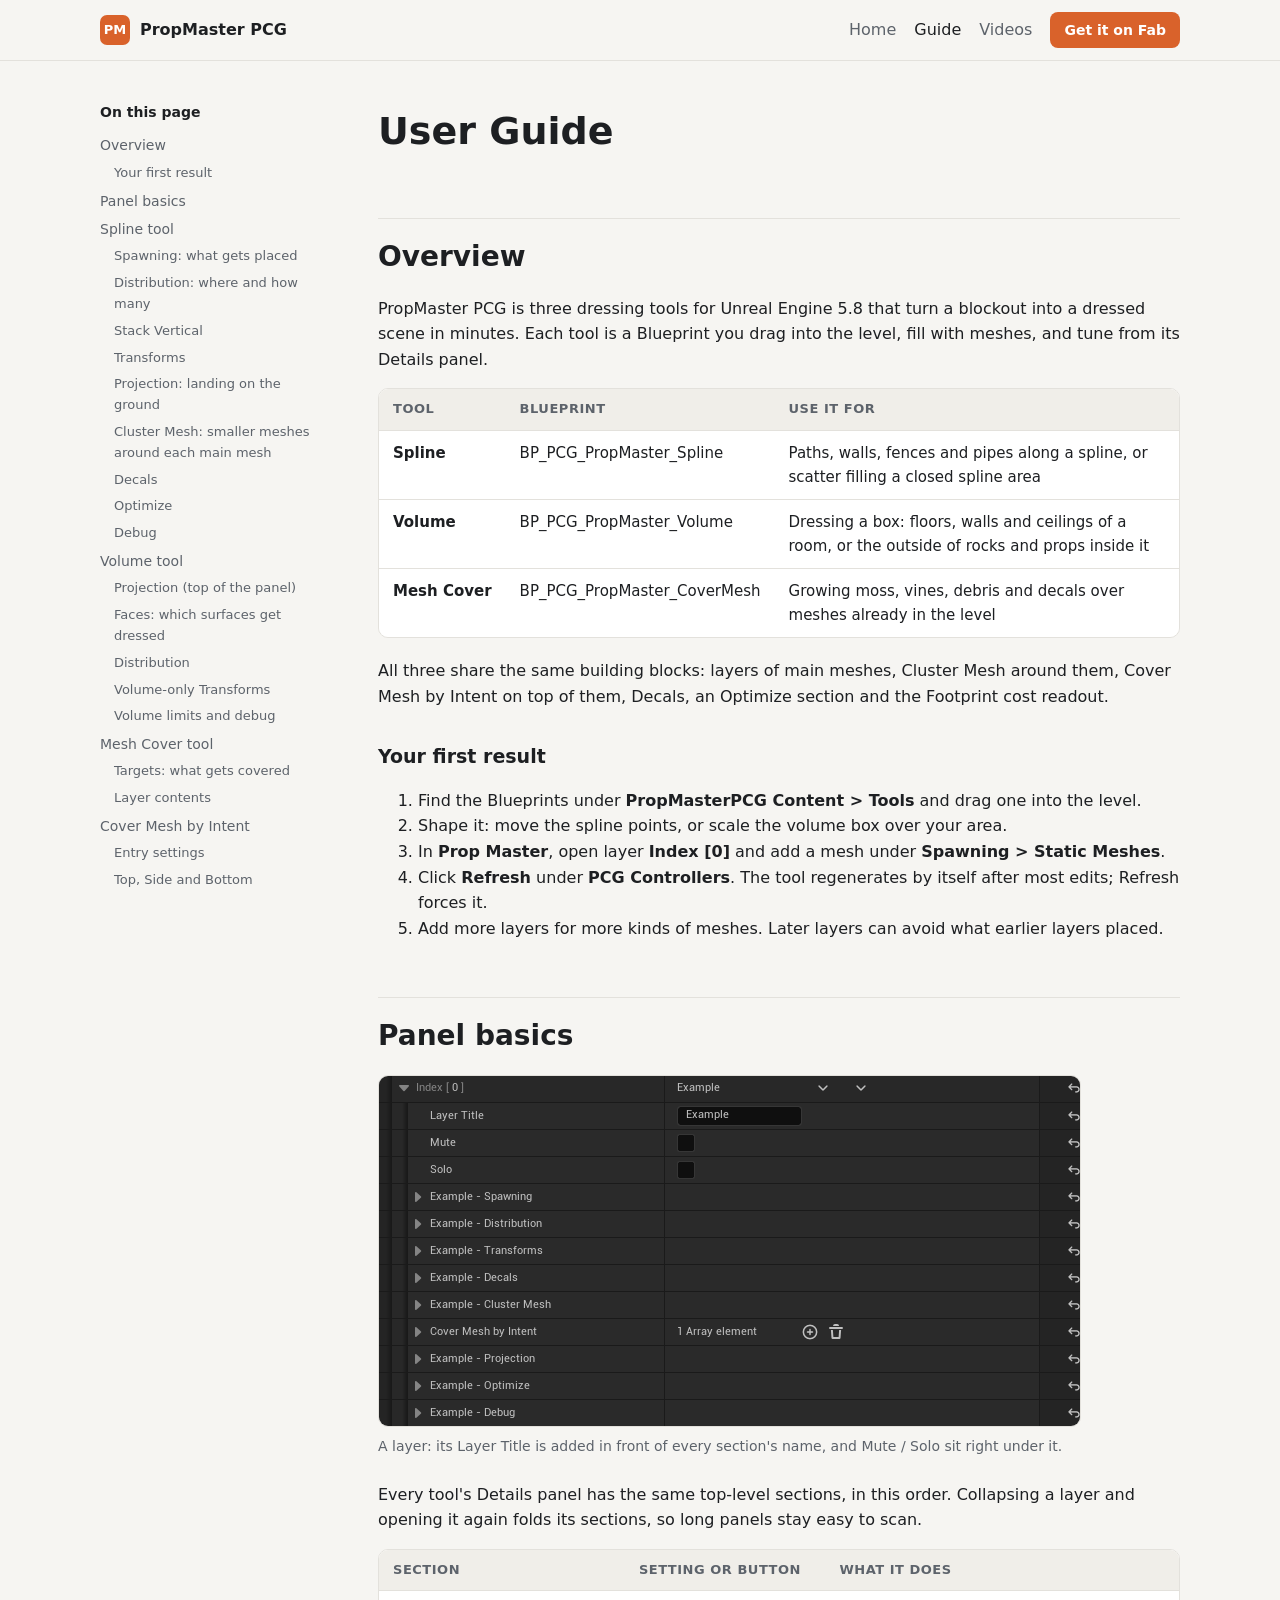
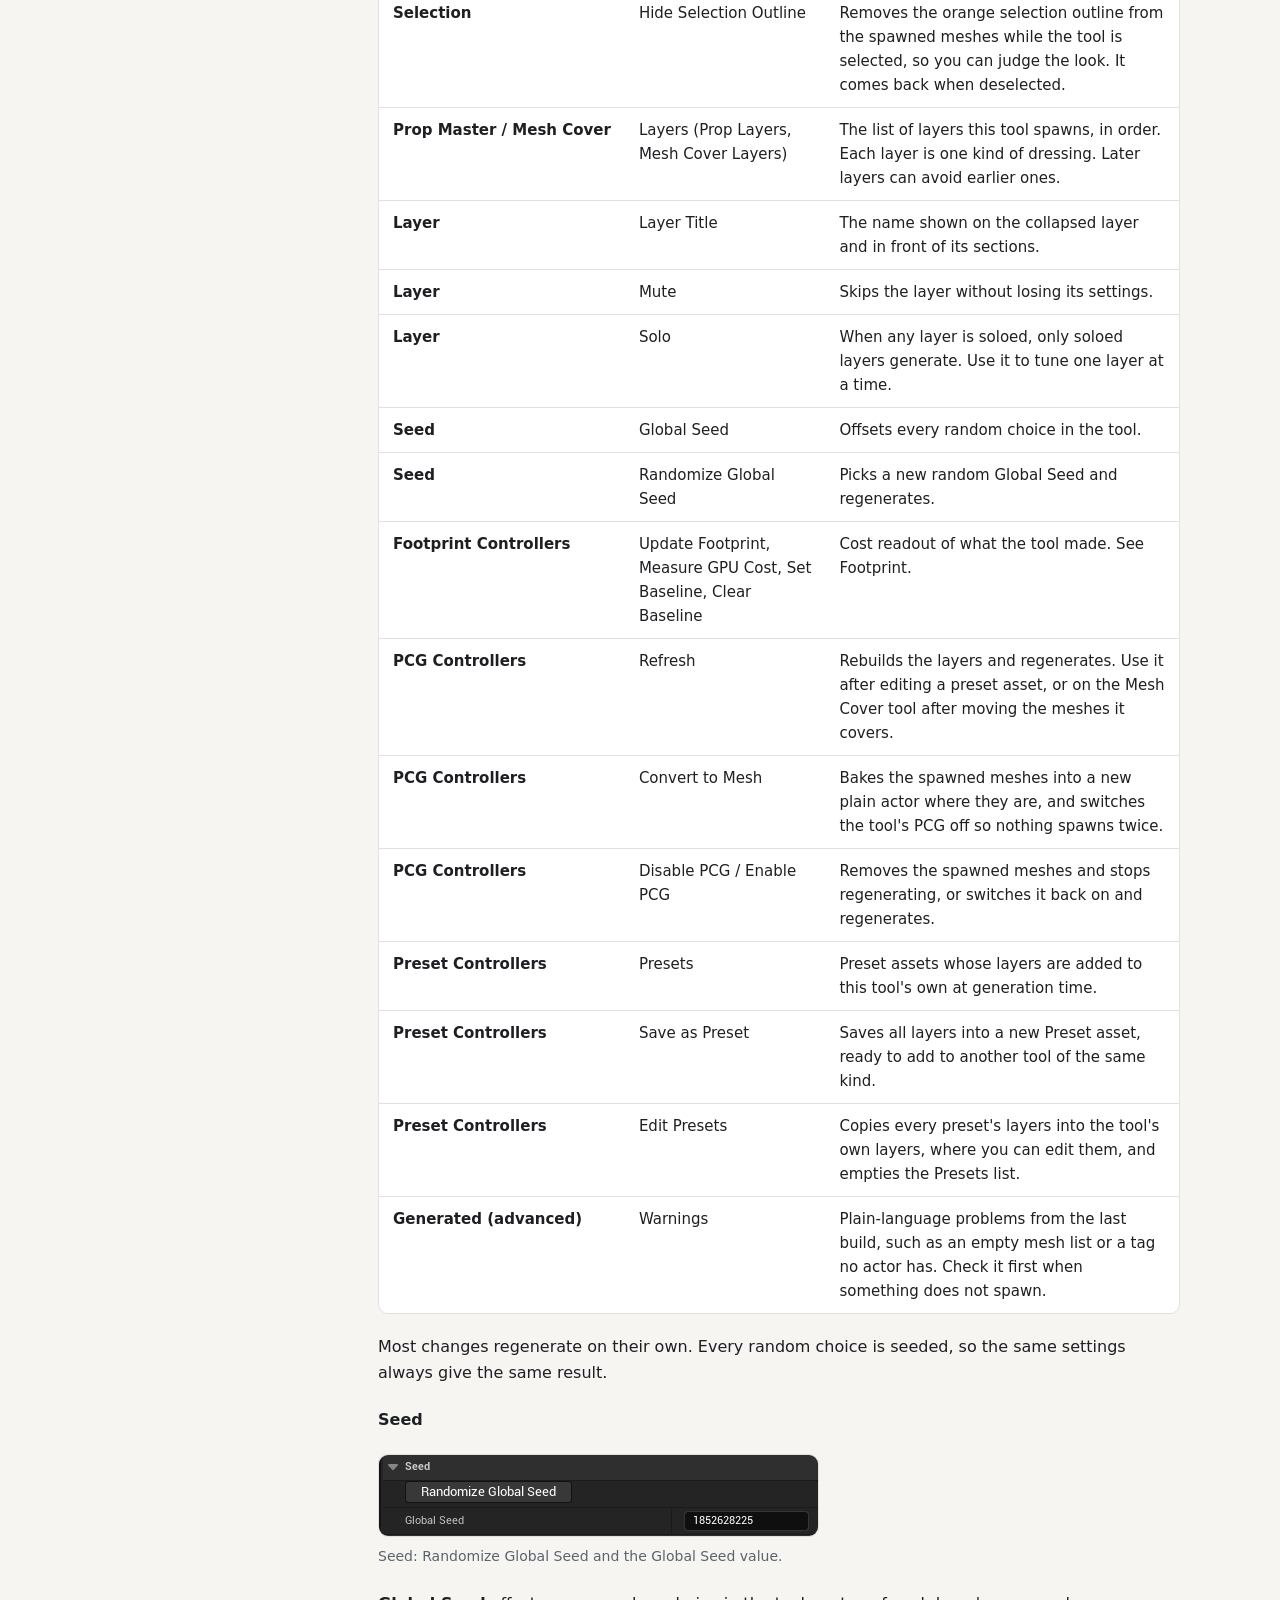
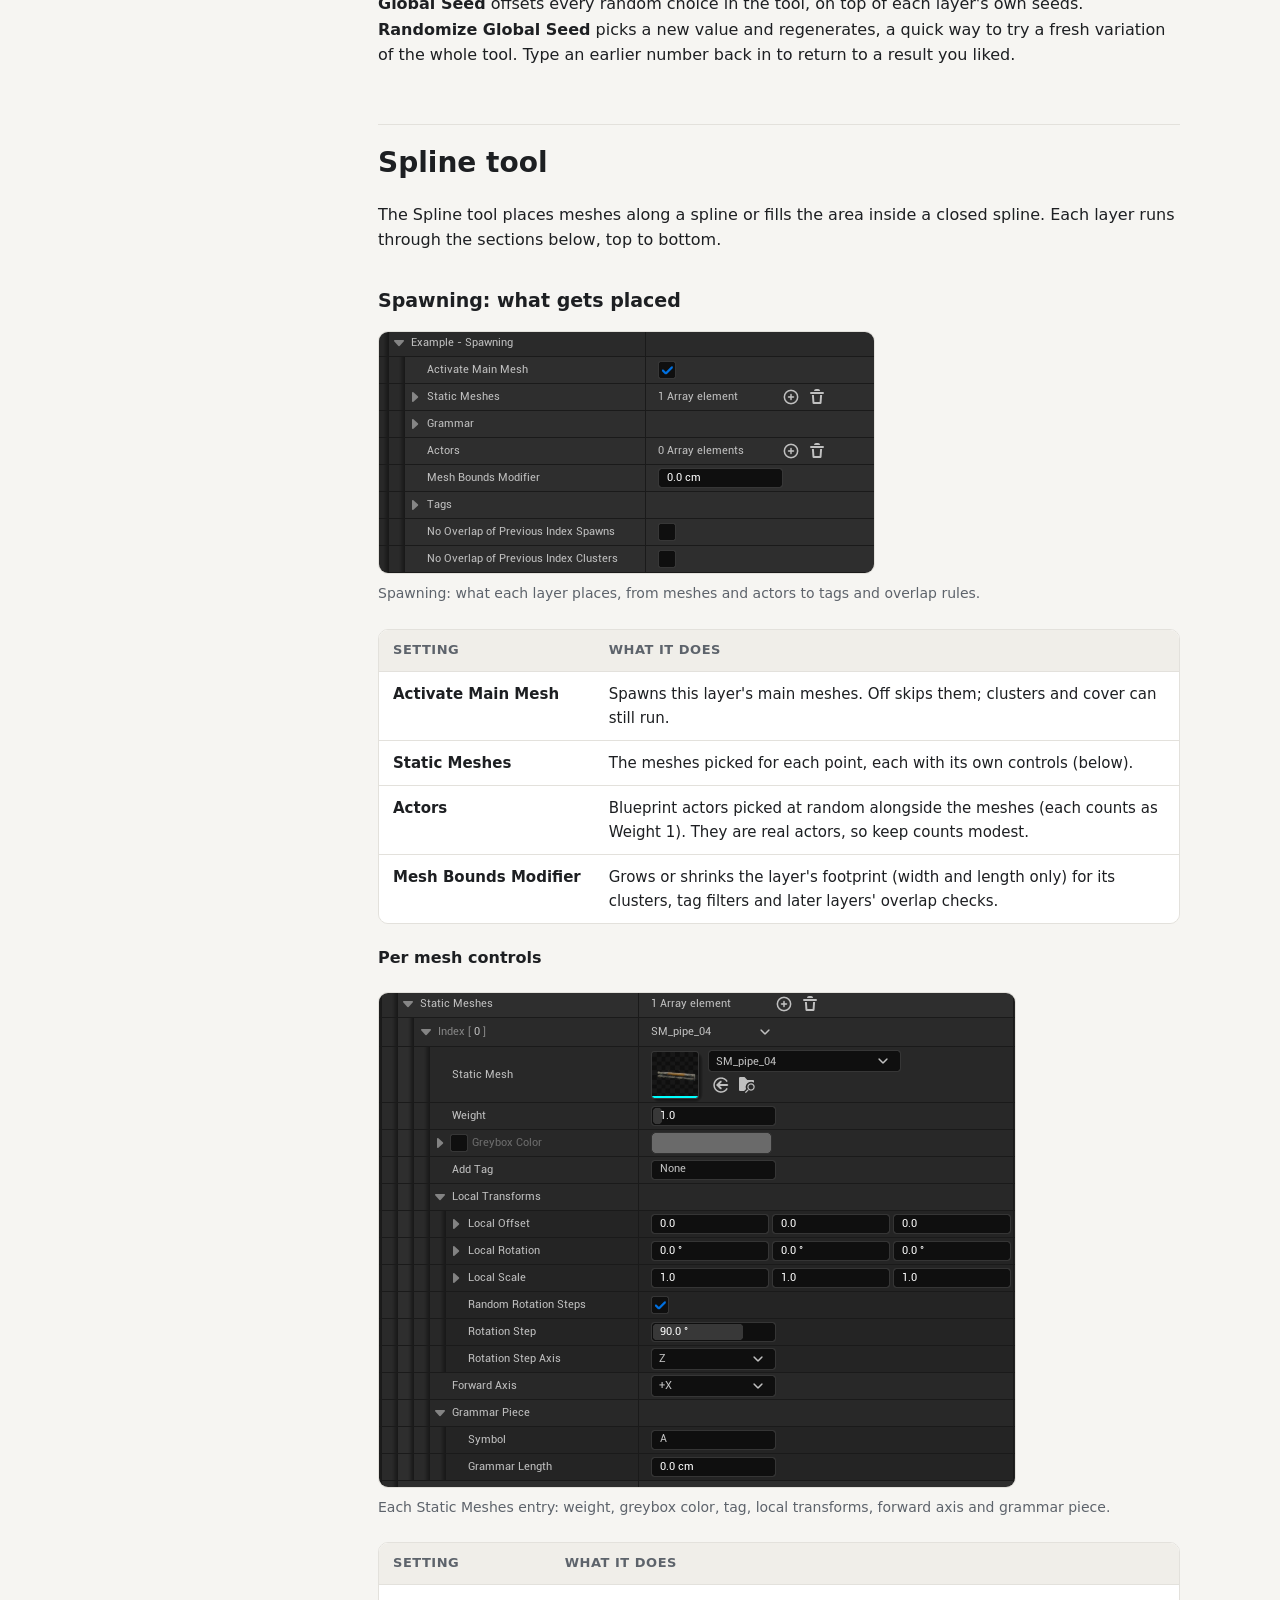
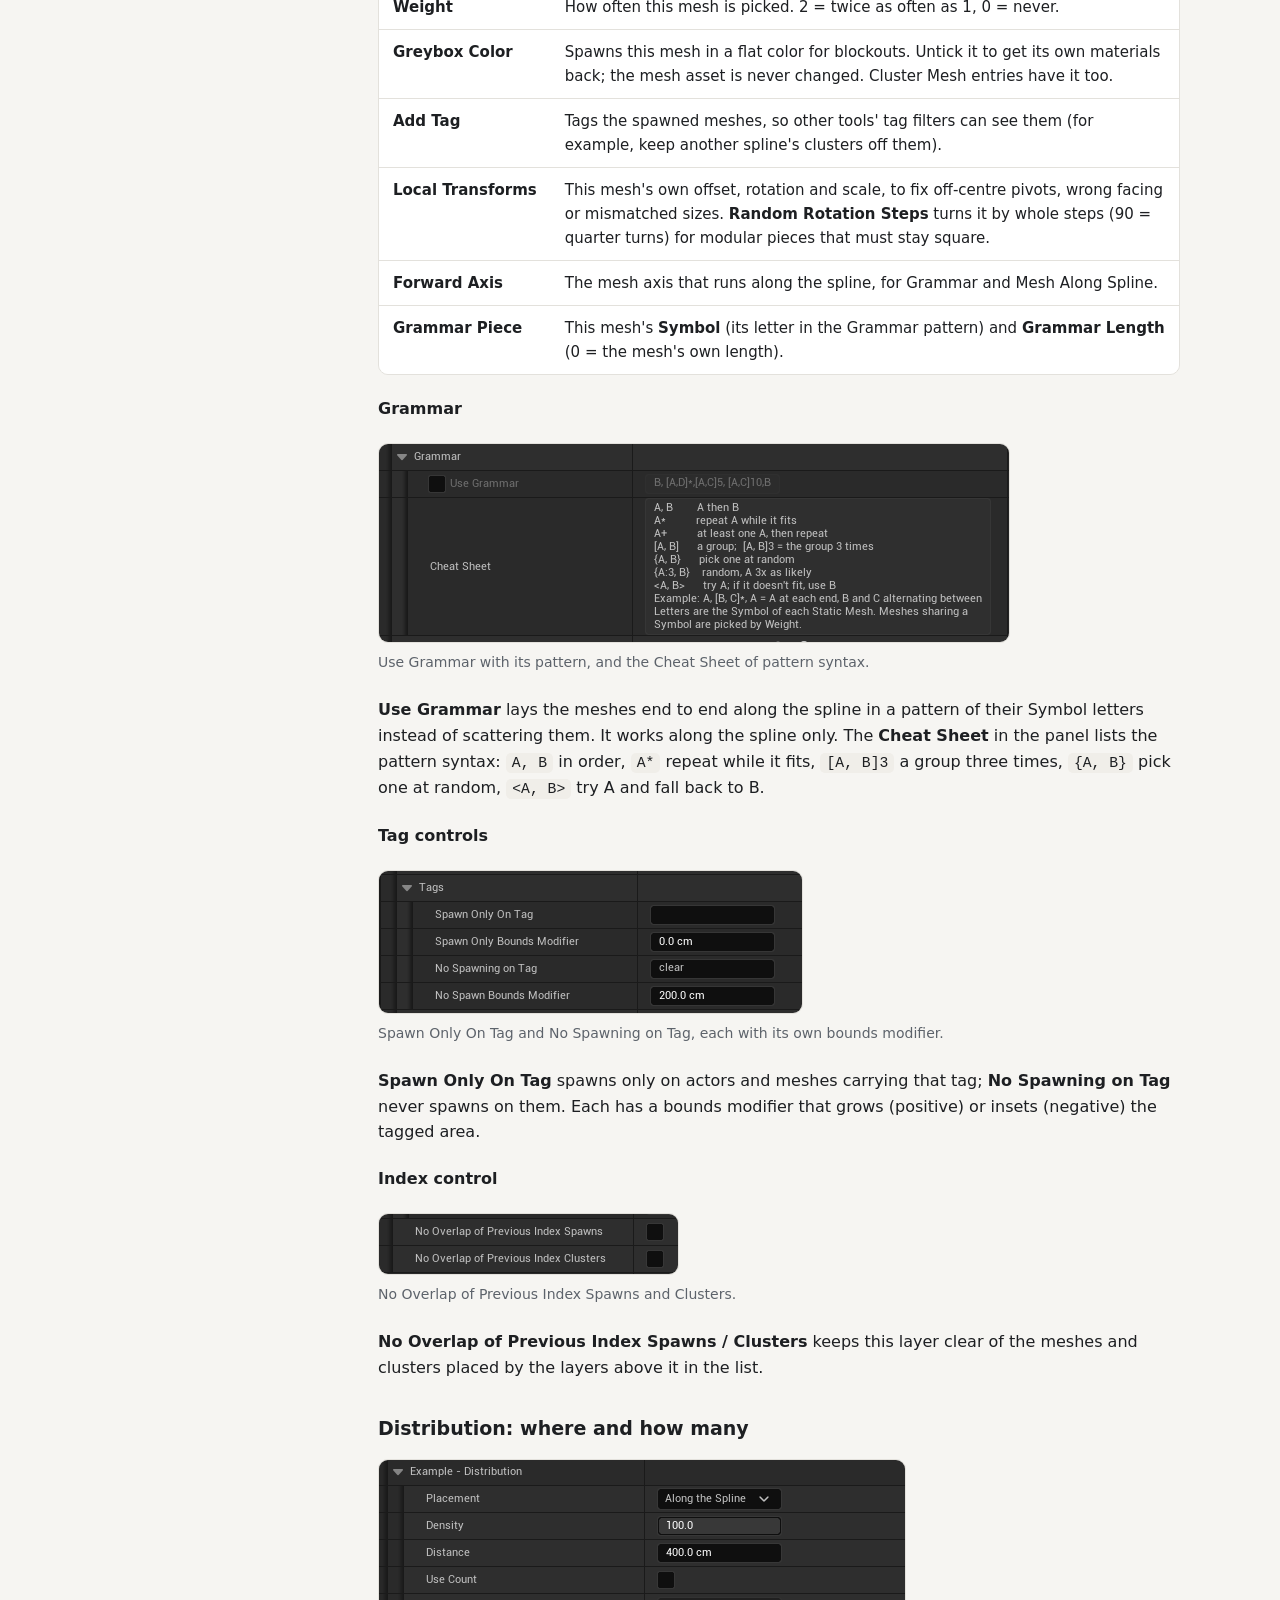
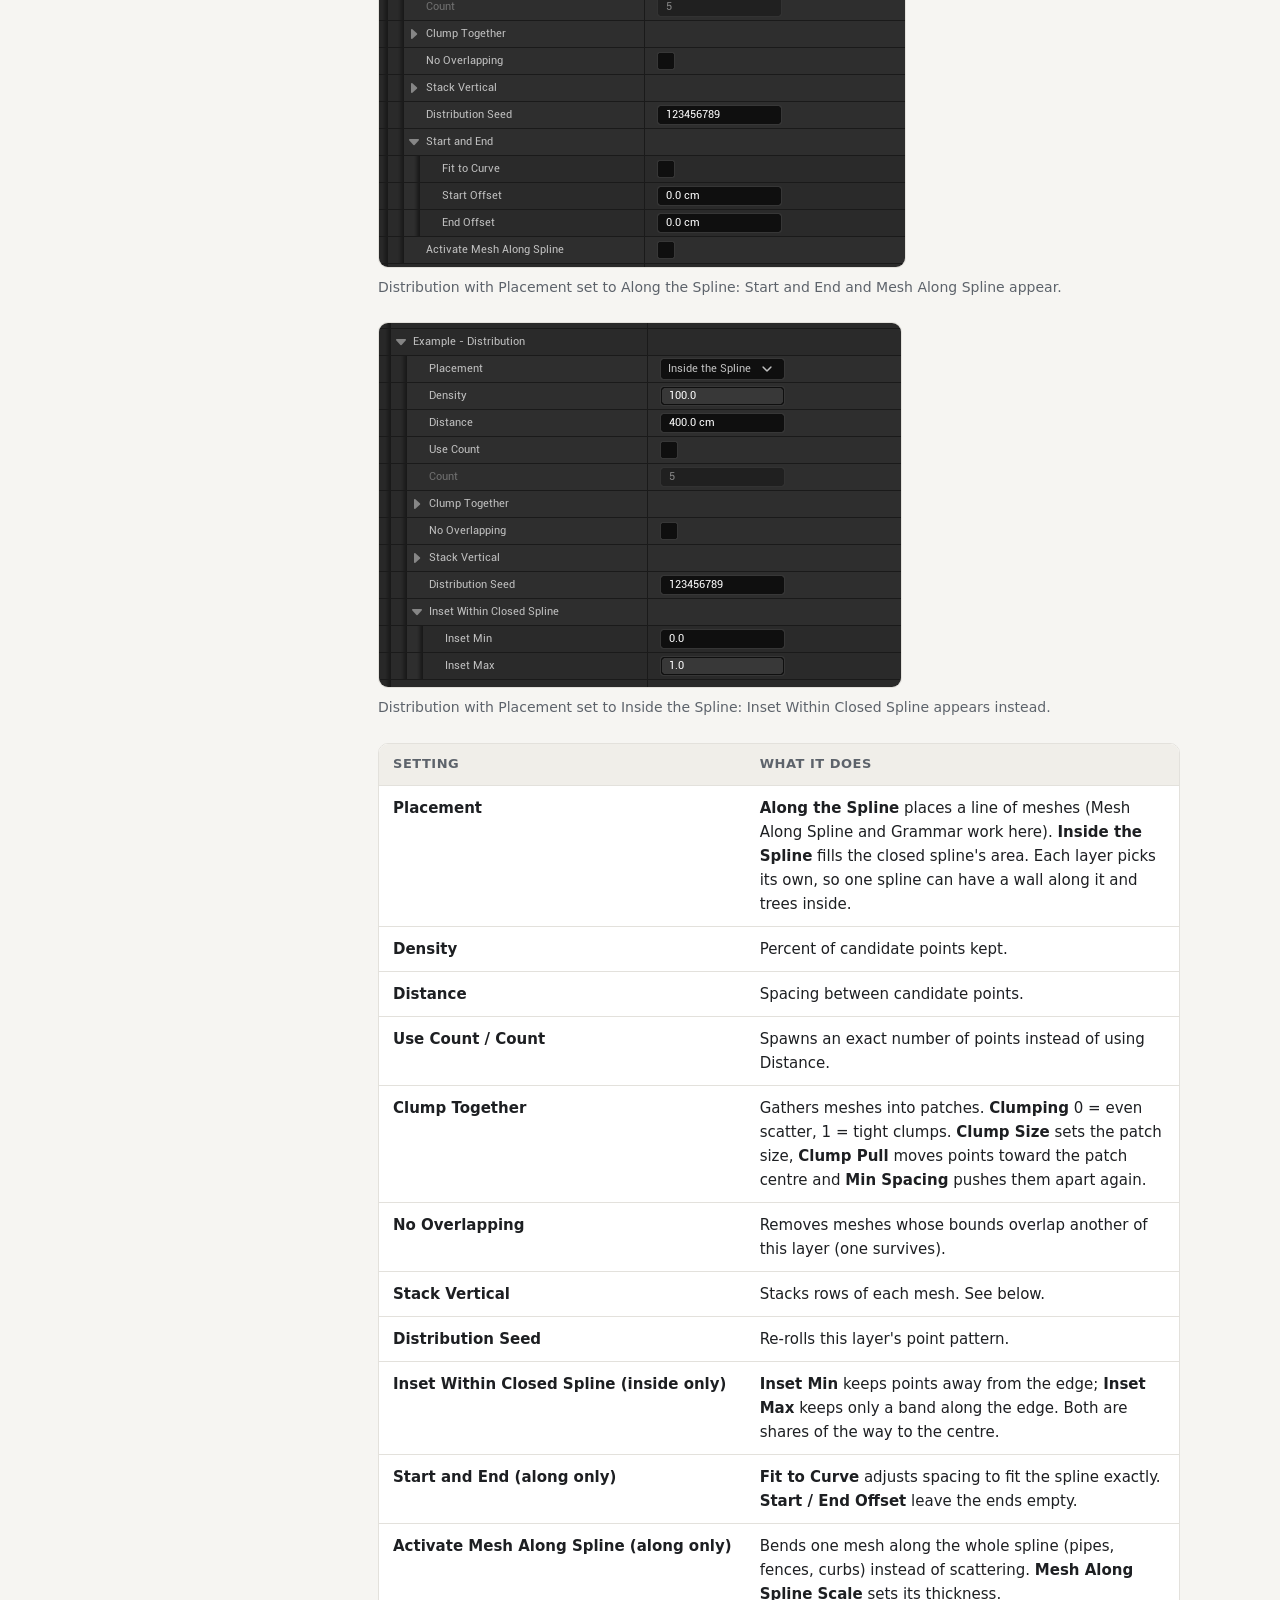
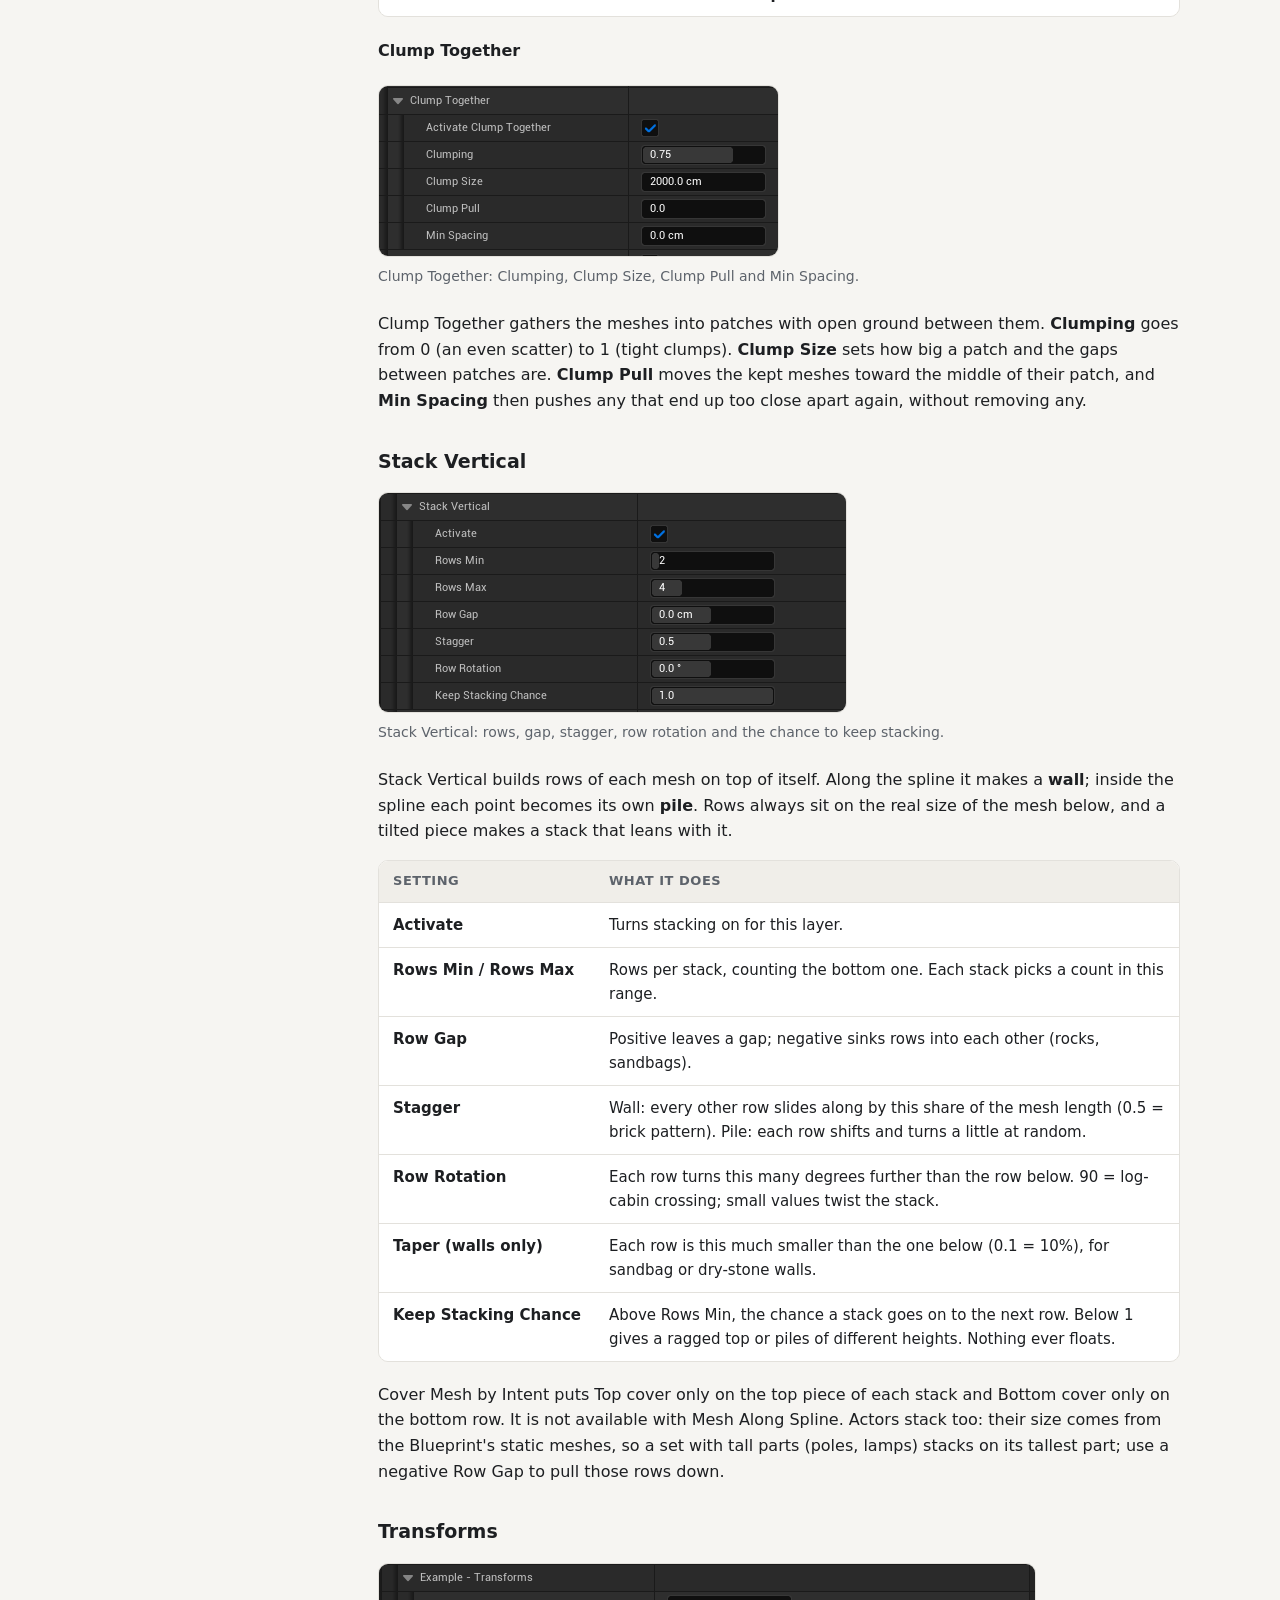
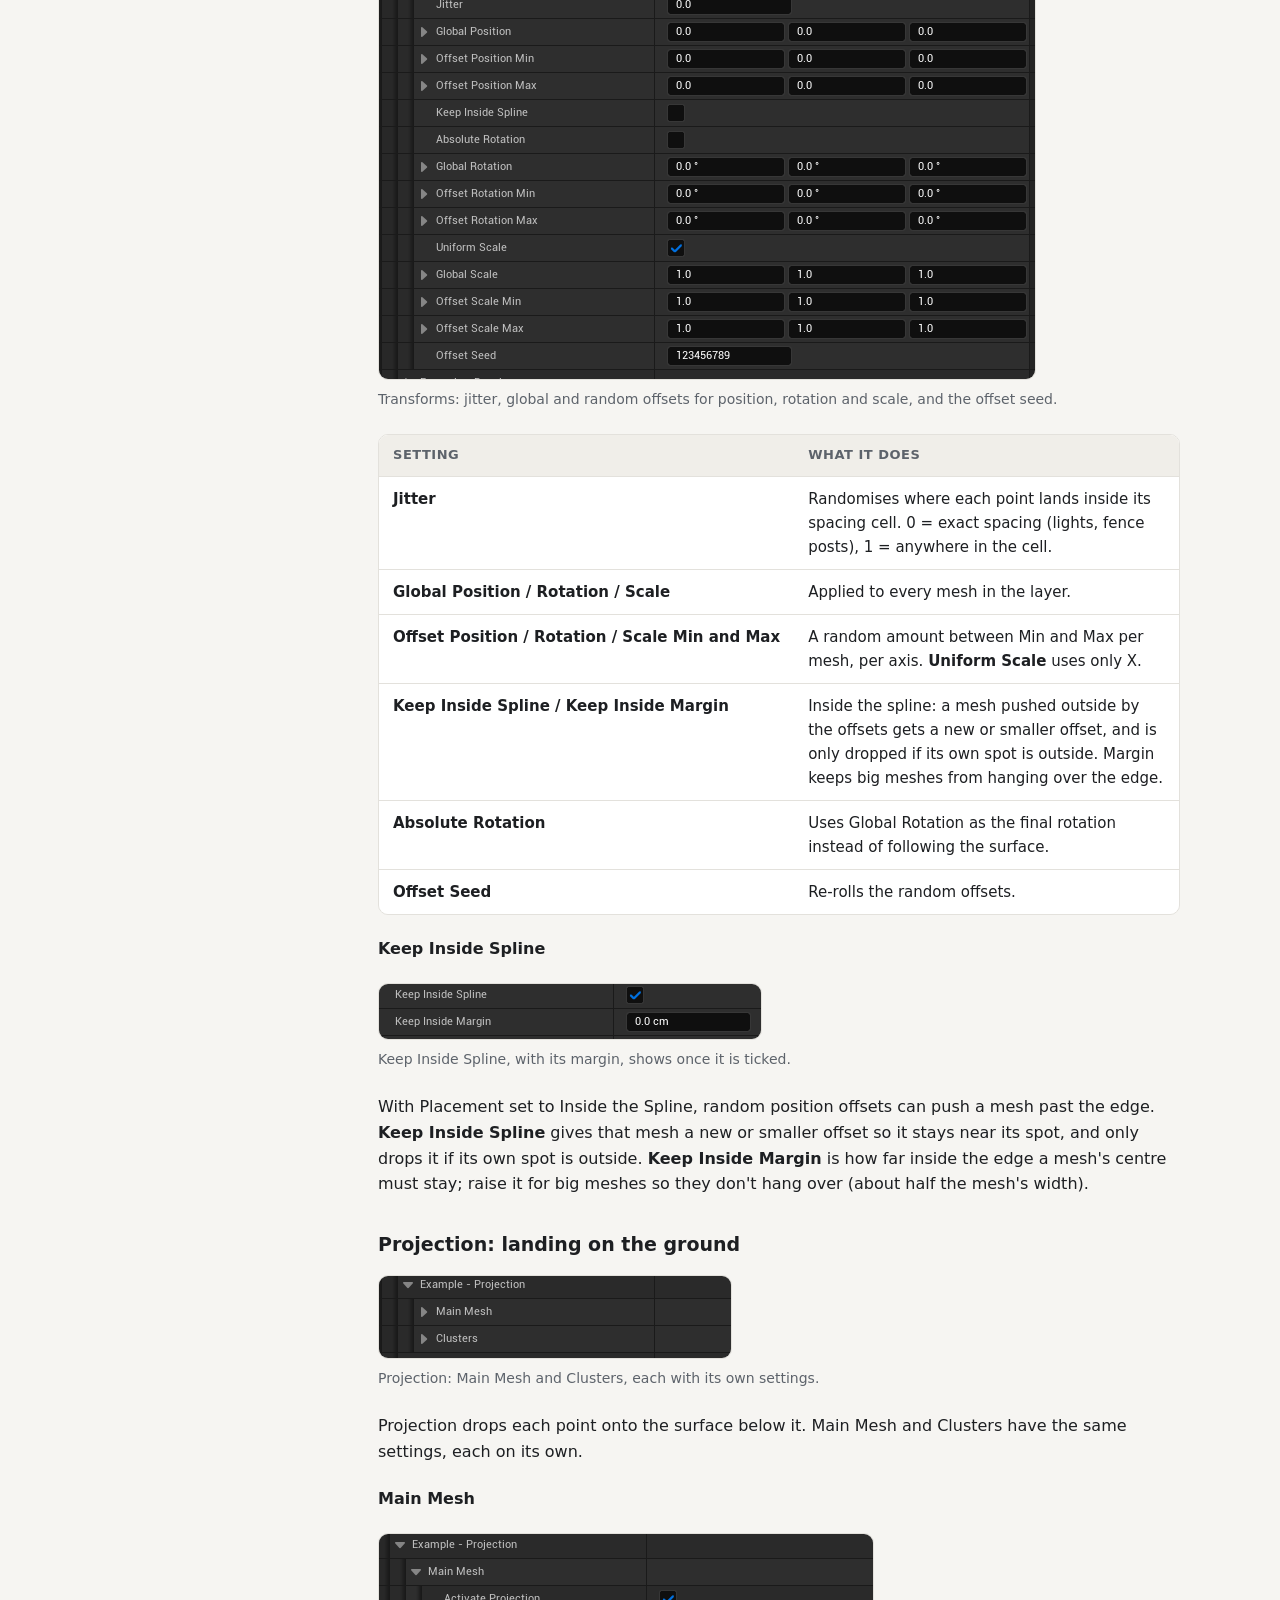
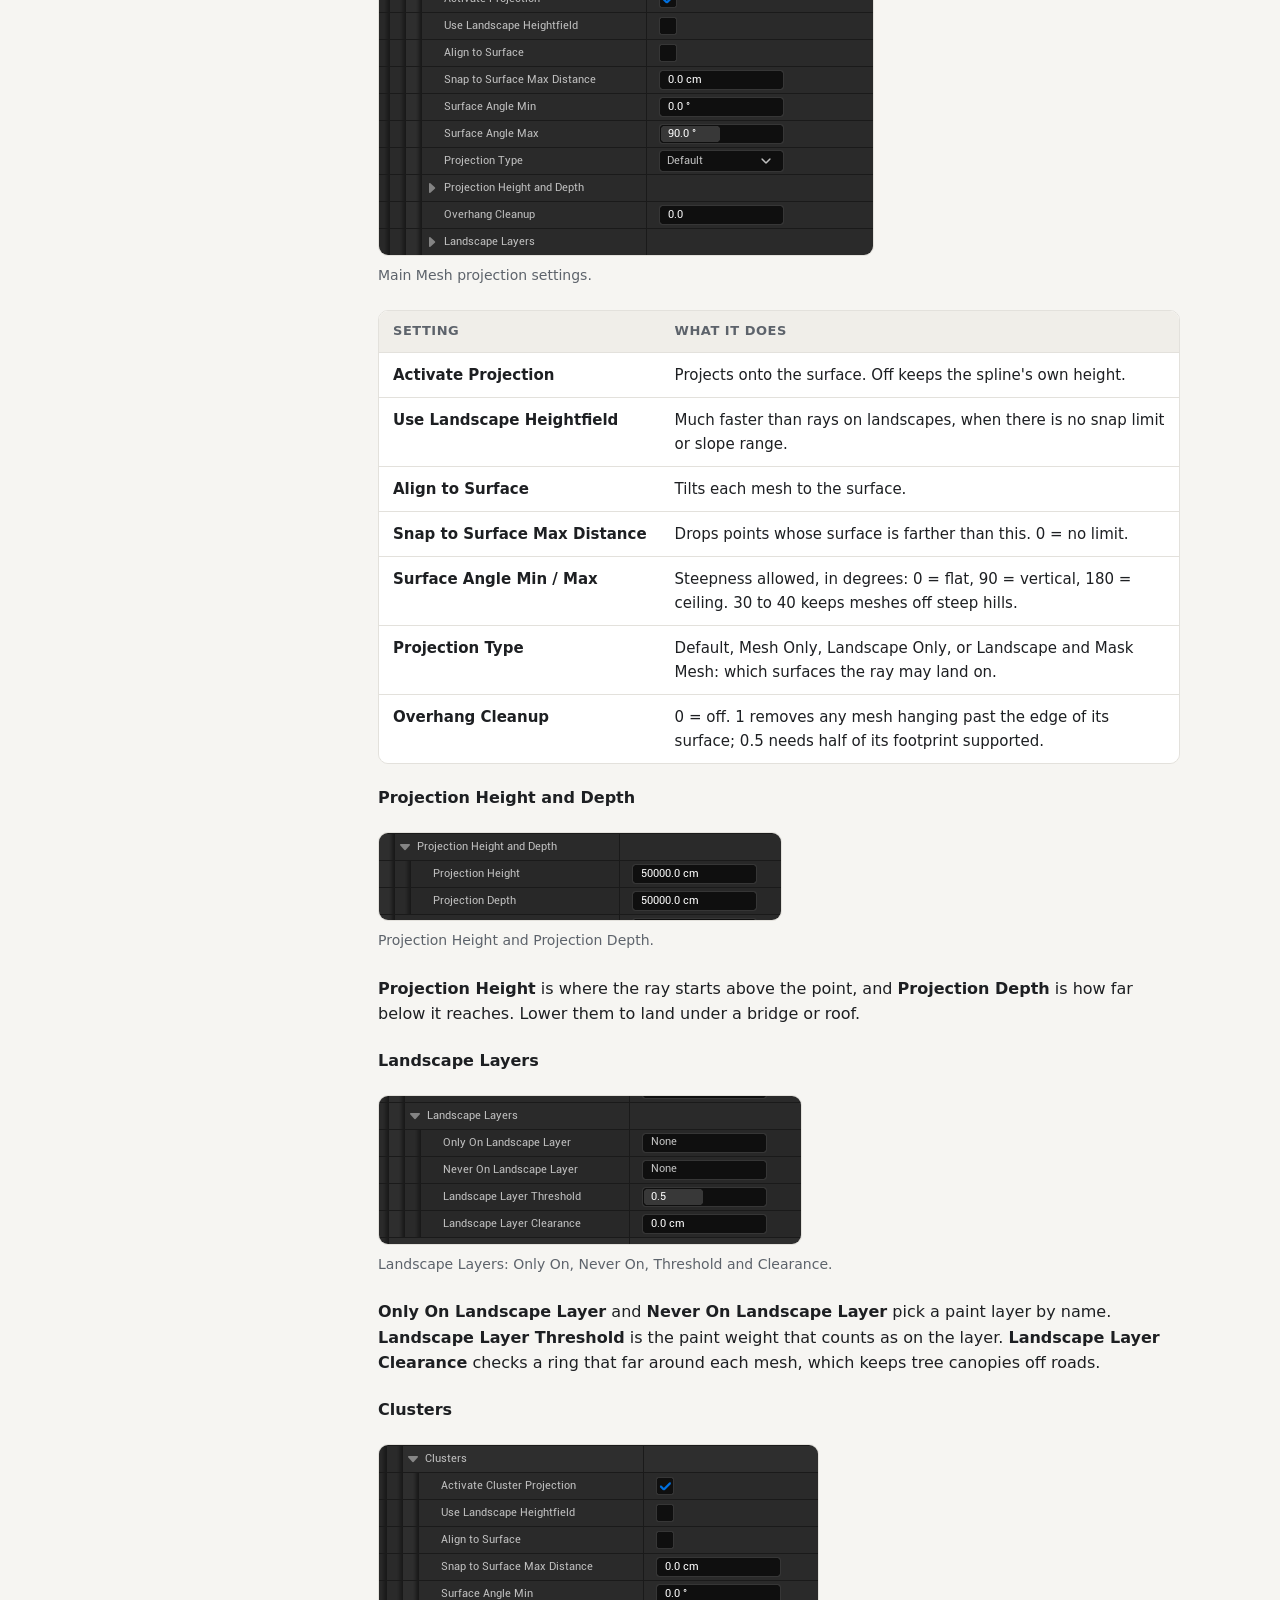
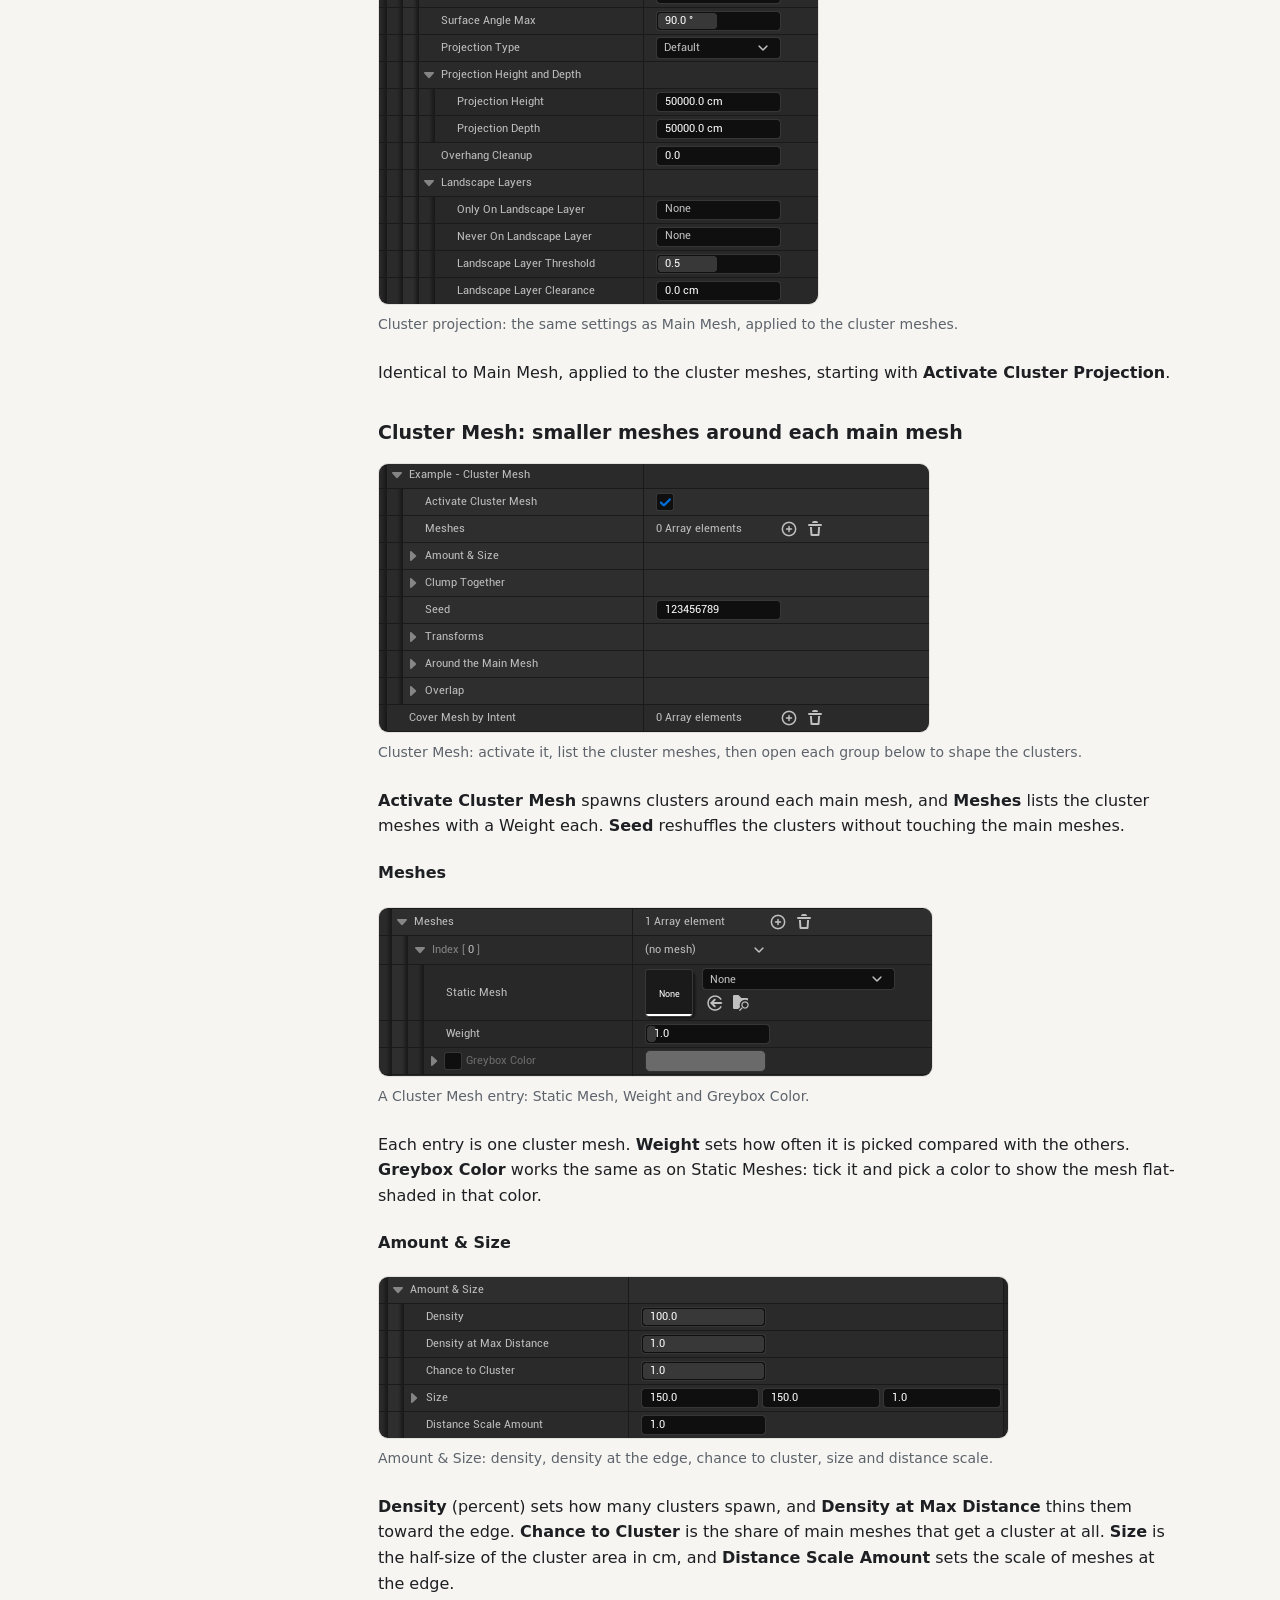
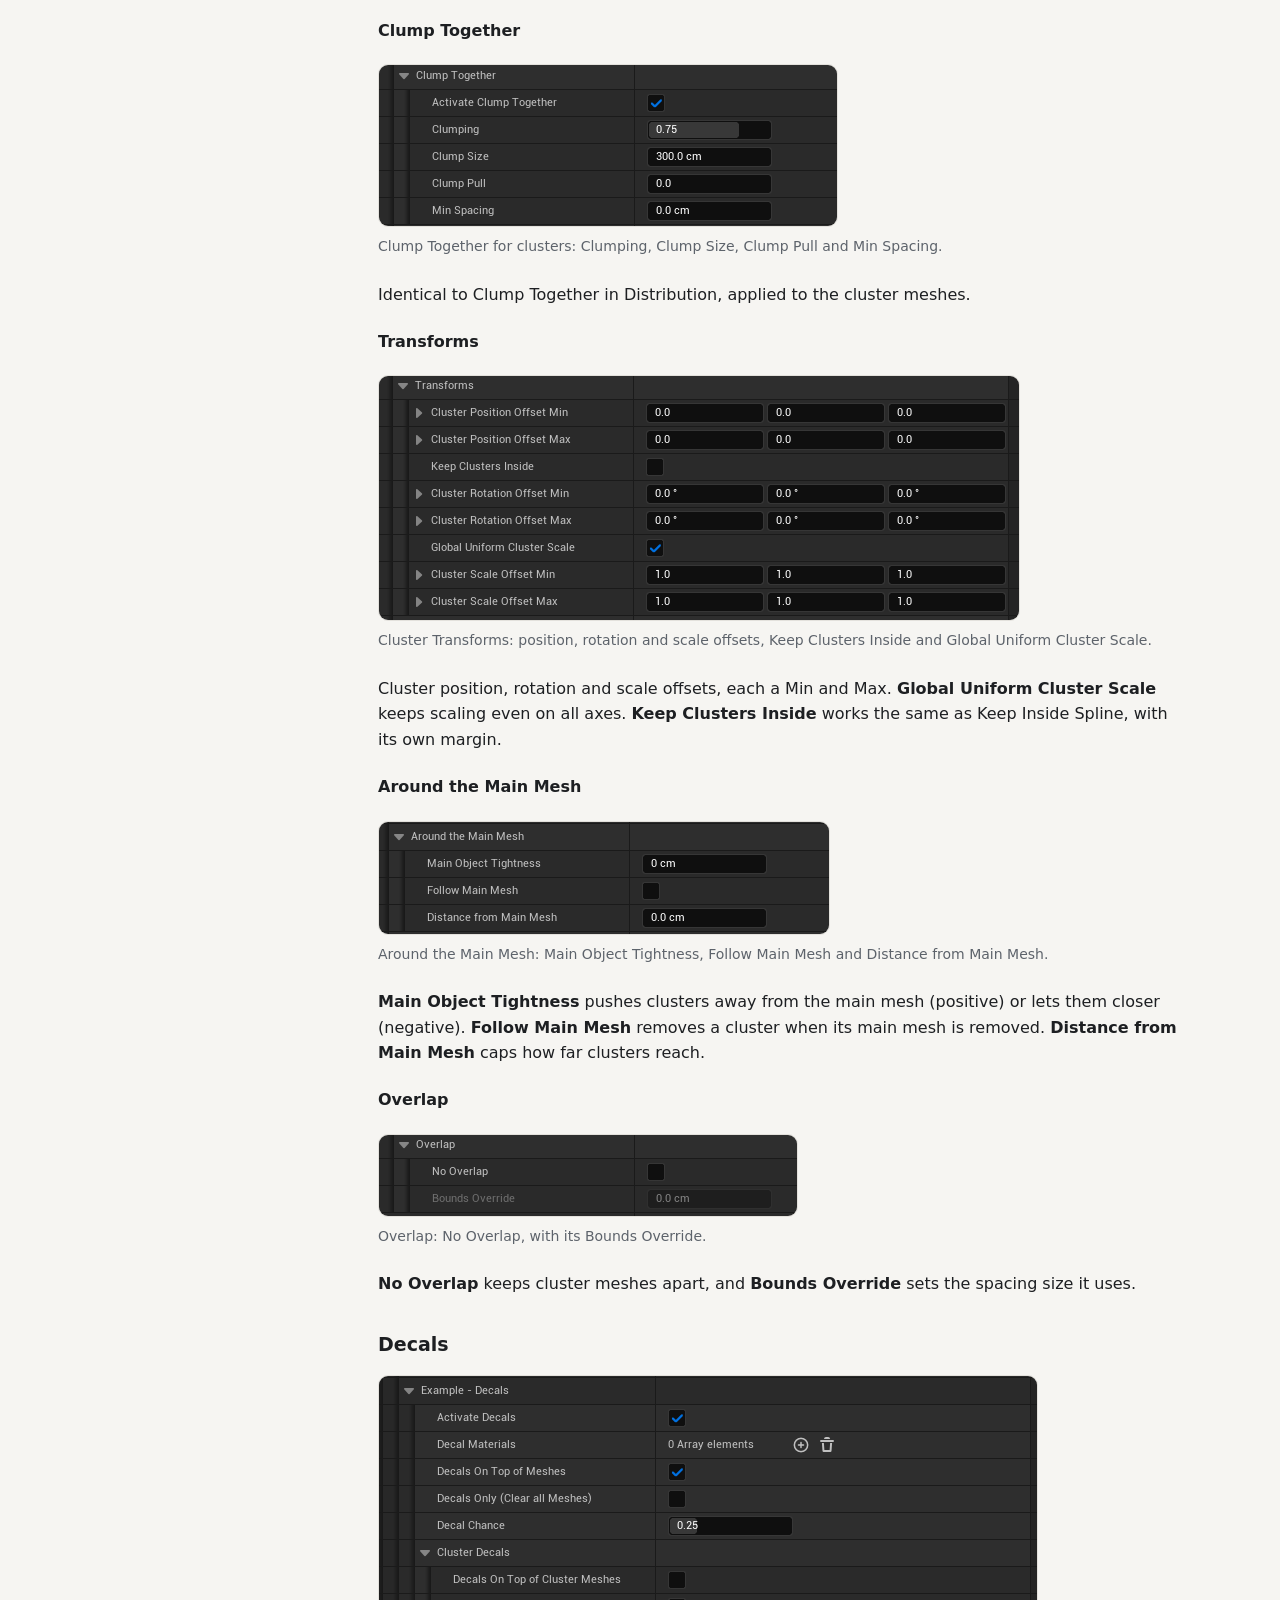
==== docs/guide.html @ 172ae43e "Guide: Footprint screenshots per group Co-Authored-By: Claude Opus 5.5 (1M context) <noreply@anthrop" ====
<!doctype html>
<html lang="en">
<head>
<meta charset="utf-8">
<meta name="viewport" content="width=device-width, initial-scale=1">
<title>User Guide | PropMaster PCG</title>
<meta name="description" content="Every PropMaster PCG tool and setting, explained.">
<link rel="stylesheet" href="style.css?v=5129d7da">
</head>
<body>
<header class="top">
  <div class="wrap top-inner">
    <a class="brand" href="index.html"><span class="mark">PM</span>PropMaster PCG</a>
    <nav><a href="index.html">Home</a><a href="guide.html" class="active">Guide</a><a href="videos.html">Videos</a><a class="btn small" href="#">Get it on Fab</a></nav>
  </div>
</header>
<main class="wrap guide">
  <aside class="toc"><div class="toc-inner"><div class="toc-title">On this page</div><a class="l2" href="#overview">Overview</a><a class="l3" href="#your-first-result">Your first result</a><a class="l2" href="#panel-basics">Panel basics</a><a class="l2" href="#spline-tool">Spline tool</a><a class="l3" href="#spawning-what-gets-placed">Spawning: what gets placed</a><a class="l3" href="#distribution-where-and-how-many">Distribution: where and how many</a><a class="l3" href="#stack-vertical">Stack Vertical</a><a class="l3" href="#transforms">Transforms</a><a class="l3" href="#projection-landing-on-the-ground">Projection: landing on the ground</a><a class="l3" href="#cluster-mesh-smaller-meshes-around-each-main-mesh">Cluster Mesh: smaller meshes around each main mesh</a><a class="l3" href="#decals">Decals</a><a class="l3" href="#optimize">Optimize</a><a class="l3" href="#debug">Debug</a><a class="l2" href="#volume-tool">Volume tool</a><a class="l3" href="#projection-top-of-the-panel">Projection (top of the panel)</a><a class="l3" href="#faces-which-surfaces-get-dressed">Faces: which surfaces get dressed</a><a class="l3" href="#distribution">Distribution</a><a class="l3" href="#volume-only-transforms">Volume-only Transforms</a><a class="l3" href="#volume-limits-and-debug">Volume limits and debug</a><a class="l2" href="#mesh-cover-tool">Mesh Cover tool</a><a class="l3" href="#targets-what-gets-covered">Targets: what gets covered</a><a class="l3" href="#layer-contents">Layer contents</a><a class="l2" href="#cover-mesh-by-intent">Cover Mesh by Intent</a><a class="l3" href="#entry-settings">Entry settings</a><a class="l3" href="#top-side-and-bottom">Top, Side and Bottom</a><a class="l2" href="#footprint">Footprint</a><a class="l3" href="#buttons">Buttons</a><a class="l3" href="#the-numbers">The numbers</a><a class="l2" href="#tips-and-troubleshooting">Tips and troubleshooting</a><a class="l3" href="#keep-it-fast">Keep it fast</a><a class="l3" href="#when-something-looks-wrong">When something looks wrong</a></div></aside>
  <article class="doc"><h1>User Guide</h1><h2 id="overview">Overview</h2>
<p>PropMaster PCG is three dressing tools for Unreal Engine 5.8 that turn a blockout into a dressed scene in minutes. Each tool is a Blueprint you drag into the level, fill with meshes, and tune from its Details panel.</p>
<div class="table"><table><thead><tr><th>Tool</th><th>Blueprint</th><th>Use it for</th></tr></thead><tbody><tr><td>Spline</td><td>BP_PCG_PropMaster_Spline</td><td>Paths, walls, fences and pipes along a spline, or scatter filling a closed spline area</td></tr><tr><td>Volume</td><td>BP_PCG_PropMaster_Volume</td><td>Dressing a box: floors, walls and ceilings of a room, or the outside of rocks and props inside it</td></tr><tr><td>Mesh Cover</td><td>BP_PCG_PropMaster_CoverMesh</td><td>Growing moss, vines, debris and decals over meshes already in the level</td></tr></tbody></table></div>
<p>All three share the same building blocks: layers of main meshes, Cluster Mesh around them, Cover Mesh by Intent on top of them, Decals, an Optimize section and the Footprint cost readout.</p>
<h3 id="your-first-result">Your first result</h3>
<ol><li>Find the Blueprints under <strong>PropMasterPCG Content &gt; Tools</strong> and drag one into the level.</li><li>Shape it: move the spline points, or scale the volume box over your area.</li><li>In <strong>Prop Master</strong>, open layer <strong>Index [0]</strong> and add a mesh under <strong>Spawning &gt; Static Meshes</strong>.</li><li>Click <strong>Refresh</strong> under <strong>PCG Controllers</strong>. The tool regenerates by itself after most edits; Refresh forces it.</li><li>Add more layers for more kinds of meshes. Later layers can avoid what earlier layers placed.</li></ol>
<h2 id="panel-basics">Panel basics</h2>
<figure><img src="images/layer-title-mute-solo.png" alt="A layer: its Layer Title is added in front of every section&#x27;s name, and Mute / Solo sit right under it." loading="lazy"><figcaption>A layer: its Layer Title is added in front of every section's name, and Mute / Solo sit right under it.</figcaption></figure>
<p>Every tool's Details panel has the same top-level sections, in this order. Collapsing a layer and opening it again folds its sections, so long panels stay easy to scan.</p>
<div class="table"><table><thead><tr><th>Section</th><th>Setting or button</th><th>What it does</th></tr></thead><tbody><tr><td>Selection</td><td>Hide Selection Outline</td><td>Removes the orange selection outline from the spawned meshes while the tool is selected, so you can judge the look. It comes back when deselected.</td></tr><tr><td>Prop Master / Mesh Cover</td><td>Layers (Prop Layers, Mesh Cover Layers)</td><td>The list of layers this tool spawns, in order. Each layer is one kind of dressing. Later layers can avoid earlier ones.</td></tr><tr><td>Layer</td><td>Layer Title</td><td>The name shown on the collapsed layer and in front of its sections.</td></tr><tr><td>Layer</td><td>Mute</td><td>Skips the layer without losing its settings.</td></tr><tr><td>Layer</td><td>Solo</td><td>When any layer is soloed, only soloed layers generate. Use it to tune one layer at a time.</td></tr><tr><td>Seed</td><td>Global Seed</td><td>Offsets every random choice in the tool.</td></tr><tr><td>Seed</td><td>Randomize Global Seed</td><td>Picks a new random Global Seed and regenerates.</td></tr><tr><td>Footprint Controllers</td><td>Update Footprint, Measure GPU Cost, Set Baseline, Clear Baseline</td><td>Cost readout of what the tool made. See Footprint.</td></tr><tr><td>PCG Controllers</td><td>Refresh</td><td>Rebuilds the layers and regenerates. Use it after editing a preset asset, or on the Mesh Cover tool after moving the meshes it covers.</td></tr><tr><td>PCG Controllers</td><td>Convert to Mesh</td><td>Bakes the spawned meshes into a new plain actor where they are, and switches the tool's PCG off so nothing spawns twice.</td></tr><tr><td>PCG Controllers</td><td>Disable PCG / Enable PCG</td><td>Removes the spawned meshes and stops regenerating, or switches it back on and regenerates.</td></tr><tr><td>Preset Controllers</td><td>Presets</td><td>Preset assets whose layers are added to this tool's own at generation time.</td></tr><tr><td>Preset Controllers</td><td>Save as Preset</td><td>Saves all layers into a new Preset asset, ready to add to another tool of the same kind.</td></tr><tr><td>Preset Controllers</td><td>Edit Presets</td><td>Copies every preset's layers into the tool's own layers, where you can edit them, and empties the Presets list.</td></tr><tr><td>Generated (advanced)</td><td>Warnings</td><td>Plain-language problems from the last build, such as an empty mesh list or a tag no actor has. Check it first when something does not spawn.</td></tr></tbody></table></div>
<p>Most changes regenerate on their own. Every random choice is seeded, so the same settings always give the same result.</p>
<h4 id="seed">Seed</h4>
<figure><img src="images/seed.png" alt="Seed: Randomize Global Seed and the Global Seed value." loading="lazy"><figcaption>Seed: Randomize Global Seed and the Global Seed value.</figcaption></figure>
<p><strong>Global Seed</strong> offsets every random choice in the tool, on top of each layer's own seeds. <strong>Randomize Global Seed</strong> picks a new value and regenerates, a quick way to try a fresh variation of the whole tool. Type an earlier number back in to return to a result you liked.</p>
<h2 id="spline-tool">Spline tool</h2>
<p>The Spline tool places meshes along a spline or fills the area inside a closed spline. Each layer runs through the sections below, top to bottom.</p>
<h3 id="spawning-what-gets-placed">Spawning: what gets placed</h3>
<figure><img src="images/spawning-overview.png" alt="Spawning: what each layer places, from meshes and actors to tags and overlap rules." loading="lazy"><figcaption>Spawning: what each layer places, from meshes and actors to tags and overlap rules.</figcaption></figure>
<div class="table"><table><thead><tr><th>Setting</th><th>What it does</th></tr></thead><tbody><tr><td>Activate Main Mesh</td><td>Spawns this layer's main meshes. Off skips them; clusters and cover can still run.</td></tr><tr><td>Static Meshes</td><td>The meshes picked for each point, each with its own controls (below).</td></tr><tr><td>Actors</td><td>Blueprint actors picked at random alongside the meshes (each counts as Weight 1). They are real actors, so keep counts modest.</td></tr><tr><td>Mesh Bounds Modifier</td><td>Grows or shrinks the layer's footprint (width and length only) for its clusters, tag filters and later layers' overlap checks.</td></tr></tbody></table></div>
<h4 id="per-mesh-controls">Per mesh controls</h4>
<figure><img src="images/spawning-per-mesh.png" alt="Each Static Meshes entry: weight, greybox color, tag, local transforms, forward axis and grammar piece." loading="lazy"><figcaption>Each Static Meshes entry: weight, greybox color, tag, local transforms, forward axis and grammar piece.</figcaption></figure>
<div class="table"><table><thead><tr><th>Setting</th><th>What it does</th></tr></thead><tbody><tr><td>Weight</td><td>How often this mesh is picked. 2 = twice as often as 1, 0 = never.</td></tr><tr><td>Greybox Color</td><td>Spawns this mesh in a flat color for blockouts. Untick it to get its own materials back; the mesh asset is never changed. Cluster Mesh entries have it too.</td></tr><tr><td>Add Tag</td><td>Tags the spawned meshes, so other tools' tag filters can see them (for example, keep another spline's clusters off them).</td></tr><tr><td>Local Transforms</td><td>This mesh's own offset, rotation and scale, to fix off-centre pivots, wrong facing or mismatched sizes. <strong>Random Rotation Steps</strong> turns it by whole steps (90 = quarter turns) for modular pieces that must stay square.</td></tr><tr><td>Forward Axis</td><td>The mesh axis that runs along the spline, for Grammar and Mesh Along Spline.</td></tr><tr><td>Grammar Piece</td><td>This mesh's <strong>Symbol</strong> (its letter in the Grammar pattern) and <strong>Grammar Length</strong> (0 = the mesh's own length).</td></tr></tbody></table></div>
<h4 id="grammar">Grammar</h4>
<figure><img src="images/spawning-grammar.png" alt="Use Grammar with its pattern, and the Cheat Sheet of pattern syntax." loading="lazy"><figcaption>Use Grammar with its pattern, and the Cheat Sheet of pattern syntax.</figcaption></figure>
<p><strong>Use Grammar</strong> lays the meshes end to end along the spline in a pattern of their Symbol letters instead of scattering them. It works along the spline only. The <strong>Cheat Sheet</strong> in the panel lists the pattern syntax: <code>A, B</code> in order, <code>A*</code> repeat while it fits, <code>[A, B]3</code> a group three times, <code>{A, B}</code> pick one at random, <code>&lt;A, B&gt;</code> try A and fall back to B.</p>
<h4 id="tag-controls">Tag controls</h4>
<figure><img src="images/spawning-tags.png" alt="Spawn Only On Tag and No Spawning on Tag, each with its own bounds modifier." loading="lazy"><figcaption>Spawn Only On Tag and No Spawning on Tag, each with its own bounds modifier.</figcaption></figure>
<p><strong>Spawn Only On Tag</strong> spawns only on actors and meshes carrying that tag; <strong>No Spawning on Tag</strong> never spawns on them. Each has a bounds modifier that grows (positive) or insets (negative) the tagged area.</p>
<h4 id="index-control">Index control</h4>
<figure><img src="images/spawning-index.png" alt="No Overlap of Previous Index Spawns and Clusters." loading="lazy"><figcaption>No Overlap of Previous Index Spawns and Clusters.</figcaption></figure>
<p><strong>No Overlap of Previous Index Spawns / Clusters</strong> keeps this layer clear of the meshes and clusters placed by the layers above it in the list.</p>
<h3 id="distribution-where-and-how-many">Distribution: where and how many</h3>
<figure><img src="images/distribution-along.png" alt="Distribution with Placement set to Along the Spline: Start and End and Mesh Along Spline appear." loading="lazy"><figcaption>Distribution with Placement set to Along the Spline: Start and End and Mesh Along Spline appear.</figcaption></figure>
<figure><img src="images/distribution-inside.png" alt="Distribution with Placement set to Inside the Spline: Inset Within Closed Spline appears instead." loading="lazy"><figcaption>Distribution with Placement set to Inside the Spline: Inset Within Closed Spline appears instead.</figcaption></figure>
<div class="table"><table><thead><tr><th>Setting</th><th>What it does</th></tr></thead><tbody><tr><td>Placement</td><td><strong>Along the Spline</strong> places a line of meshes (Mesh Along Spline and Grammar work here). <strong>Inside the Spline</strong> fills the closed spline's area. Each layer picks its own, so one spline can have a wall along it and trees inside.</td></tr><tr><td>Density</td><td>Percent of candidate points kept.</td></tr><tr><td>Distance</td><td>Spacing between candidate points.</td></tr><tr><td>Use Count / Count</td><td>Spawns an exact number of points instead of using Distance.</td></tr><tr><td>Clump Together</td><td>Gathers meshes into patches. <strong>Clumping</strong> 0 = even scatter, 1 = tight clumps. <strong>Clump Size</strong> sets the patch size, <strong>Clump Pull</strong> moves points toward the patch centre and <strong>Min Spacing</strong> pushes them apart again.</td></tr><tr><td>No Overlapping</td><td>Removes meshes whose bounds overlap another of this layer (one survives).</td></tr><tr><td>Stack Vertical</td><td>Stacks rows of each mesh. See below.</td></tr><tr><td>Distribution Seed</td><td>Re-rolls this layer's point pattern.</td></tr><tr><td>Inset Within Closed Spline (inside only)</td><td><strong>Inset Min</strong> keeps points away from the edge; <strong>Inset Max</strong> keeps only a band along the edge. Both are shares of the way to the centre.</td></tr><tr><td>Start and End (along only)</td><td><strong>Fit to Curve</strong> adjusts spacing to fit the spline exactly. <strong>Start / End Offset</strong> leave the ends empty.</td></tr><tr><td>Activate Mesh Along Spline (along only)</td><td>Bends one mesh along the whole spline (pipes, fences, curbs) instead of scattering. <strong>Mesh Along Spline Scale</strong> sets its thickness.</td></tr></tbody></table></div>
<h4 id="clump-together">Clump Together</h4>
<figure><img src="images/clump-together.png" alt="Clump Together: Clumping, Clump Size, Clump Pull and Min Spacing." loading="lazy"><figcaption>Clump Together: Clumping, Clump Size, Clump Pull and Min Spacing.</figcaption></figure>
<p>Clump Together gathers the meshes into patches with open ground between them. <strong>Clumping</strong> goes from 0 (an even scatter) to 1 (tight clumps). <strong>Clump Size</strong> sets how big a patch and the gaps between patches are. <strong>Clump Pull</strong> moves the kept meshes toward the middle of their patch, and <strong>Min Spacing</strong> then pushes any that end up too close apart again, without removing any.</p>
<h3 id="stack-vertical">Stack Vertical</h3>
<figure><img src="images/stack-vertical.png" alt="Stack Vertical: rows, gap, stagger, row rotation and the chance to keep stacking." loading="lazy"><figcaption>Stack Vertical: rows, gap, stagger, row rotation and the chance to keep stacking.</figcaption></figure>
<p>Stack Vertical builds rows of each mesh on top of itself. Along the spline it makes a <strong>wall</strong>; inside the spline each point becomes its own <strong>pile</strong>. Rows always sit on the real size of the mesh below, and a tilted piece makes a stack that leans with it.</p>
<div class="table"><table><thead><tr><th>Setting</th><th>What it does</th></tr></thead><tbody><tr><td>Activate</td><td>Turns stacking on for this layer.</td></tr><tr><td>Rows Min / Rows Max</td><td>Rows per stack, counting the bottom one. Each stack picks a count in this range.</td></tr><tr><td>Row Gap</td><td>Positive leaves a gap; negative sinks rows into each other (rocks, sandbags).</td></tr><tr><td>Stagger</td><td>Wall: every other row slides along by this share of the mesh length (0.5 = brick pattern). Pile: each row shifts and turns a little at random.</td></tr><tr><td>Row Rotation</td><td>Each row turns this many degrees further than the row below. 90 = log-cabin crossing; small values twist the stack.</td></tr><tr><td>Taper (walls only)</td><td>Each row is this much smaller than the one below (0.1 = 10%), for sandbag or dry-stone walls.</td></tr><tr><td>Keep Stacking Chance</td><td>Above Rows Min, the chance a stack goes on to the next row. Below 1 gives a ragged top or piles of different heights. Nothing ever floats.</td></tr></tbody></table></div>
<p>Cover Mesh by Intent puts Top cover only on the top piece of each stack and Bottom cover only on the bottom row. It is not available with Mesh Along Spline. Actors stack too: their size comes from the Blueprint's static meshes, so a set with tall parts (poles, lamps) stacks on its tallest part; use a negative Row Gap to pull those rows down.</p>
<h3 id="transforms">Transforms</h3>
<figure><img src="images/transforms.png" alt="Transforms: jitter, global and random offsets for position, rotation and scale, and the offset seed." loading="lazy"><figcaption>Transforms: jitter, global and random offsets for position, rotation and scale, and the offset seed.</figcaption></figure>
<div class="table"><table><thead><tr><th>Setting</th><th>What it does</th></tr></thead><tbody><tr><td>Jitter</td><td>Randomises where each point lands inside its spacing cell. 0 = exact spacing (lights, fence posts), 1 = anywhere in the cell.</td></tr><tr><td>Global Position / Rotation / Scale</td><td>Applied to every mesh in the layer.</td></tr><tr><td>Offset Position / Rotation / Scale Min and Max</td><td>A random amount between Min and Max per mesh, per axis. <strong>Uniform Scale</strong> uses only X.</td></tr><tr><td>Keep Inside Spline / Keep Inside Margin</td><td>Inside the spline: a mesh pushed outside by the offsets gets a new or smaller offset, and is only dropped if its own spot is outside. Margin keeps big meshes from hanging over the edge.</td></tr><tr><td>Absolute Rotation</td><td>Uses Global Rotation as the final rotation instead of following the surface.</td></tr><tr><td>Offset Seed</td><td>Re-rolls the random offsets.</td></tr></tbody></table></div>
<h4 id="keep-inside-spline">Keep Inside Spline</h4>
<figure><img src="images/keep-inside-spline.png" alt="Keep Inside Spline, with its margin, shows once it is ticked." loading="lazy"><figcaption>Keep Inside Spline, with its margin, shows once it is ticked.</figcaption></figure>
<p>With Placement set to Inside the Spline, random position offsets can push a mesh past the edge. <strong>Keep Inside Spline</strong> gives that mesh a new or smaller offset so it stays near its spot, and only drops it if its own spot is outside. <strong>Keep Inside Margin</strong> is how far inside the edge a mesh's centre must stay; raise it for big meshes so they don't hang over (about half the mesh's width).</p>
<h3 id="projection-landing-on-the-ground">Projection: landing on the ground</h3>
<figure><img src="images/projection-overview.png" alt="Projection: Main Mesh and Clusters, each with its own settings." loading="lazy"><figcaption>Projection: Main Mesh and Clusters, each with its own settings.</figcaption></figure>
<p>Projection drops each point onto the surface below it. Main Mesh and Clusters have the same settings, each on its own.</p>
<h4 id="main-mesh">Main Mesh</h4>
<figure><img src="images/projection-main.png" alt="Main Mesh projection settings." loading="lazy"><figcaption>Main Mesh projection settings.</figcaption></figure>
<div class="table"><table><thead><tr><th>Setting</th><th>What it does</th></tr></thead><tbody><tr><td>Activate Projection</td><td>Projects onto the surface. Off keeps the spline's own height.</td></tr><tr><td>Use Landscape Heightfield</td><td>Much faster than rays on landscapes, when there is no snap limit or slope range.</td></tr><tr><td>Align to Surface</td><td>Tilts each mesh to the surface.</td></tr><tr><td>Snap to Surface Max Distance</td><td>Drops points whose surface is farther than this. 0 = no limit.</td></tr><tr><td>Surface Angle Min / Max</td><td>Steepness allowed, in degrees: 0 = flat, 90 = vertical, 180 = ceiling. 30 to 40 keeps meshes off steep hills.</td></tr><tr><td>Projection Type</td><td>Default, Mesh Only, Landscape Only, or Landscape and Mask Mesh: which surfaces the ray may land on.</td></tr><tr><td>Overhang Cleanup</td><td>0 = off. 1 removes any mesh hanging past the edge of its surface; 0.5 needs half of its footprint supported.</td></tr></tbody></table></div>
<h4 id="projection-height-and-depth">Projection Height and Depth</h4>
<figure><img src="images/projection-height-depth.png" alt="Projection Height and Projection Depth." loading="lazy"><figcaption>Projection Height and Projection Depth.</figcaption></figure>
<p><strong>Projection Height</strong> is where the ray starts above the point, and <strong>Projection Depth</strong> is how far below it reaches. Lower them to land under a bridge or roof.</p>
<h4 id="landscape-layers">Landscape Layers</h4>
<figure><img src="images/projection-landscape-layers.png" alt="Landscape Layers: Only On, Never On, Threshold and Clearance." loading="lazy"><figcaption>Landscape Layers: Only On, Never On, Threshold and Clearance.</figcaption></figure>
<p><strong>Only On Landscape Layer</strong> and <strong>Never On Landscape Layer</strong> pick a paint layer by name. <strong>Landscape Layer Threshold</strong> is the paint weight that counts as on the layer. <strong>Landscape Layer Clearance</strong> checks a ring that far around each mesh, which keeps tree canopies off roads.</p>
<h4 id="clusters">Clusters</h4>
<figure><img src="images/projection-clusters.png" alt="Cluster projection: the same settings as Main Mesh, applied to the cluster meshes." loading="lazy"><figcaption>Cluster projection: the same settings as Main Mesh, applied to the cluster meshes.</figcaption></figure>
<p>Identical to Main Mesh, applied to the cluster meshes, starting with <strong>Activate Cluster Projection</strong>.</p>
<h3 id="cluster-mesh-smaller-meshes-around-each-main-mesh">Cluster Mesh: smaller meshes around each main mesh</h3>
<figure><img src="images/cluster-overview.png" alt="Cluster Mesh: activate it, list the cluster meshes, then open each group below to shape the clusters." loading="lazy"><figcaption>Cluster Mesh: activate it, list the cluster meshes, then open each group below to shape the clusters.</figcaption></figure>
<p><strong>Activate Cluster Mesh</strong> spawns clusters around each main mesh, and <strong>Meshes</strong> lists the cluster meshes with a Weight each. <strong>Seed</strong> reshuffles the clusters without touching the main meshes.</p>
<h4 id="meshes">Meshes</h4>
<figure><img src="images/cluster-meshes.png" alt="A Cluster Mesh entry: Static Mesh, Weight and Greybox Color." loading="lazy"><figcaption>A Cluster Mesh entry: Static Mesh, Weight and Greybox Color.</figcaption></figure>
<p>Each entry is one cluster mesh. <strong>Weight</strong> sets how often it is picked compared with the others. <strong>Greybox Color</strong> works the same as on Static Meshes: tick it and pick a color to show the mesh flat-shaded in that color.</p>
<h4 id="amount-size">Amount &amp; Size</h4>
<figure><img src="images/cluster-amount-size.png" alt="Amount &amp; Size: density, density at the edge, chance to cluster, size and distance scale." loading="lazy"><figcaption>Amount &amp; Size: density, density at the edge, chance to cluster, size and distance scale.</figcaption></figure>
<p><strong>Density</strong> (percent) sets how many clusters spawn, and <strong>Density at Max Distance</strong> thins them toward the edge. <strong>Chance to Cluster</strong> is the share of main meshes that get a cluster at all. <strong>Size</strong> is the half-size of the cluster area in cm, and <strong>Distance Scale Amount</strong> sets the scale of meshes at the edge.</p>
<h4 id="clump-together">Clump Together</h4>
<figure><img src="images/cluster-clump.png" alt="Clump Together for clusters: Clumping, Clump Size, Clump Pull and Min Spacing." loading="lazy"><figcaption>Clump Together for clusters: Clumping, Clump Size, Clump Pull and Min Spacing.</figcaption></figure>
<p>Identical to Clump Together in Distribution, applied to the cluster meshes.</p>
<h4 id="transforms">Transforms</h4>
<figure><img src="images/cluster-transforms.png" alt="Cluster Transforms: position, rotation and scale offsets, Keep Clusters Inside and Global Uniform Cluster Scale." loading="lazy"><figcaption>Cluster Transforms: position, rotation and scale offsets, Keep Clusters Inside and Global Uniform Cluster Scale.</figcaption></figure>
<p>Cluster position, rotation and scale offsets, each a Min and Max. <strong>Global Uniform Cluster Scale</strong> keeps scaling even on all axes. <strong>Keep Clusters Inside</strong> works the same as Keep Inside Spline, with its own margin.</p>
<h4 id="around-the-main-mesh">Around the Main Mesh</h4>
<figure><img src="images/cluster-around-main.png" alt="Around the Main Mesh: Main Object Tightness, Follow Main Mesh and Distance from Main Mesh." loading="lazy"><figcaption>Around the Main Mesh: Main Object Tightness, Follow Main Mesh and Distance from Main Mesh.</figcaption></figure>
<p><strong>Main Object Tightness</strong> pushes clusters away from the main mesh (positive) or lets them closer (negative). <strong>Follow Main Mesh</strong> removes a cluster when its main mesh is removed. <strong>Distance from Main Mesh</strong> caps how far clusters reach.</p>
<h4 id="overlap">Overlap</h4>
<figure><img src="images/cluster-overlap.png" alt="Overlap: No Overlap, with its Bounds Override." loading="lazy"><figcaption>Overlap: No Overlap, with its Bounds Override.</figcaption></figure>
<p><strong>No Overlap</strong> keeps cluster meshes apart, and <strong>Bounds Override</strong> sets the spacing size it uses.</p>
<h3 id="decals">Decals</h3>
<figure><img src="images/decals.png" alt="Decals with every option open: materials, chance, cluster decals, size, scale and spin, rendering, seed and the decal cap." loading="lazy"><figcaption>Decals with every option open: materials, chance, cluster decals, size, scale and spin, rendering, seed and the decal cap.</figcaption></figure>
<div class="table"><table><thead><tr><th>Setting</th><th>What it does</th></tr></thead><tbody><tr><td>Activate Decals / Decal Materials</td><td>Turns decals on. Materials must use the Deferred Decal domain. Each decal is an actor.</td></tr><tr><td>Decals On Top of Meshes / Decal Chance</td><td>Adds decals at a share of the spawn points, on top of the meshes. Off mixes decals in with the meshes instead.</td></tr><tr><td>Decals Only (Clear all Meshes)</td><td>This layer spawns only decals.</td></tr><tr><td>Cluster Decals</td><td>Decals on the cluster points, on top of or instead of the cluster meshes, with their own chance.</td></tr><tr><td>Transforms</td><td><strong>Decal Size</strong> (X = projection depth), random scale and spin.</td></tr><tr><td>Rendering</td><td><strong>Decal Fade Screen Size</strong> and <strong>Decal Sort Order</strong>.</td></tr><tr><td>Max Decals</td><td>Caps the decal count. Thousands of decal actors get slow. 0 = no limit.</td></tr></tbody></table></div>
<h3 id="optimize">Optimize</h3>
<figure><img src="images/optimize-overview.png" alt="Optimize: Main Mesh, Clusters and Cover Mesh by Intent, each with its own switches." loading="lazy"><figcaption>Optimize: Main Mesh, Clusters and Cover Mesh by Intent, each with its own switches.</figcaption></figure>
<p>Main Mesh, Clusters and Cover Mesh by Intent each have the same switches.</p>
<h4 id="main-mesh">Main Mesh</h4>
<figure><img src="images/optimize-main.png" alt="Main Mesh optimize switches." loading="lazy"><figcaption>Main Mesh optimize switches.</figcaption></figure>
<p>The same options appear for every mesh type, described in the table below.</p>
<h4 id="clusters">Clusters</h4>
<figure><img src="images/optimize-clusters.png" alt="Clusters optimize switches, the same set as Main Mesh." loading="lazy"><figcaption>Clusters optimize switches, the same set as Main Mesh.</figcaption></figure>
<p>Identical to Main Mesh, for the cluster meshes.</p>
<h4 id="cover-mesh-by-intent">Cover Mesh by Intent</h4>
<figure><img src="images/optimize-cover.png" alt="Cover Mesh by Intent optimize switches, with Collision in place of No Collision." loading="lazy"><figcaption>Cover Mesh by Intent optimize switches, with Collision in place of No Collision.</figcaption></figure>
<p>Identical to Main Mesh for every cover entry in the layer, except that cover meshes have a <strong>Collision</strong> switch in place of No Collision. It is off by default.</p>
<div class="table"><table><thead><tr><th>Setting</th><th>What it does</th></tr></thead><tbody><tr><td>Cull Distance Start / End</td><td>Fades meshes out between these distances. 0 = never culled.</td></tr><tr><td>Receives Decals</td><td>Off keeps decals off these meshes (turn off for trees and grass).</td></tr><tr><td>World Position Offset</td><td>Off stops wind animation. Saves GPU on large counts and fixes blinking shadow blobs.</td></tr><tr><td>Visible in Ray Tracing</td><td>Off makes Lumen and ray tracing ignore them. Helps dense grass that shows dark blotches.</td></tr><tr><td>Cast Shadow</td><td>Off: no shadows. A big saving for grass, pebbles, debris and moss.</td></tr><tr><td>No Collision (main, clusters) / Collision (cover)</td><td>Main and cluster meshes can drop collision to save memory. Cover meshes have none unless you turn Collision on.</td></tr></tbody></table></div>
<h3 id="debug">Debug</h3>
<figure><img src="images/debug.png" alt="Debug: Work in Debug Mode, plus bounds and slope views for main, cluster and cover meshes." loading="lazy"><figcaption>Debug: Work in Debug Mode, plus bounds and slope views for main, cluster and cover meshes.</figcaption></figure>
<p><strong>Work in Debug Mode</strong> runs every placement step but spawns nothing, so regenerating is fast. The Show switches draw debug boxes for main, cluster and cover bounds, and shade slope ranges from white (Min) to black (Max).</p>
<h2 id="volume-tool">Volume tool</h2>
<p>The Volume tool casts a grid of rays across a box and dresses the surfaces they hit. Spawning, Transforms, Cluster Mesh, Decals, Cover Mesh by Intent, Optimize and Debug work as in the Spline tool; this section covers what is different.</p>
<h3 id="projection-top-of-the-panel">Projection (top of the panel)</h3>
<p>One setting for the whole tool, above Prop Layers.</p>
<div class="table"><table><thead><tr><th>Option</th><th>Rays start</th><th>Use it for</th></tr></thead><tbody><tr><td>Inside a Room</td><td>On the centre of the box, going out to each side</td><td>Floors, walls and ceilings of a room, and anything inside it</td></tr><tr><td>Around Objects</td><td>On the far side of the box, crossing it</td><td>The outside of rocks, ruins and props placed inside the box</td></tr></tbody></table></div>
<h3 id="faces-which-surfaces-get-dressed">Faces: which surfaces get dressed</h3>
<p>The box shows the labels <strong>Up, Down, Left, Right, Front</strong> and <strong>Back</strong>. Each checkbox names the way the covered surfaces face, so it means the same thing in both Projection modes.</p>
<div class="table"><table><thead><tr><th>Checkbox</th><th>Covers</th><th>Inside a room this is</th></tr></thead><tbody><tr><td>Up-Facing Surfaces</td><td>Floors, ground and the tops of objects</td><td>The floor</td></tr><tr><td>Down-Facing Surfaces</td><td>Ceilings and the undersides of objects</td><td>The ceiling</td></tr><tr><td>Left-Facing Surfaces</td><td>Surfaces facing the Left label</td><td>The Right wall</td></tr><tr><td>Right-Facing Surfaces</td><td>Surfaces facing the Right label</td><td>The Left wall</td></tr><tr><td>Front-Facing Surfaces</td><td>Surfaces facing the Front label</td><td>The Back wall</td></tr><tr><td>Back-Facing Surfaces</td><td>Surfaces facing the Back label</td><td>The Front wall</td></tr></tbody></table></div>
<p>The same section holds <strong>Main Mesh / Cluster Overhang Cleanup</strong> (0 = off, 1 = remove anything hanging past its surface's edge) and <strong>Minimum Surface Width</strong>, which keeps main meshes off ledges and rims narrower than the width you set.</p>
<h3 id="distribution">Distribution</h3>
<div class="table"><table><thead><tr><th>Setting</th><th>What it does</th></tr></thead><tbody><tr><td>Density</td><td>Percent of rays kept.</td></tr><tr><td>Use Count / Count</td><td>An exact number of rays spread over the chosen faces.</td></tr><tr><td>Width and Height Controls</td><td><strong>Width / Height Spacing</strong> = exact distance between rays on each face. <strong>Min / Max</strong> (0 to 1 of the box) limit rays to a band, for example only the lower half of the walls. <strong>Width / Height Scale</strong> grow or shrink meshes across the face.</td></tr><tr><td>Main Surface Angle Min / Max</td><td>World slope allowed: 0 = flat floor, 90 = vertical wall, 180 = ceiling.</td></tr><tr><td>Max Surface Angle</td><td>How far a hit surface may tilt away from the face direction and still be used.</td></tr><tr><td>Align to Surface</td><td>On: meshes stand out from the surface they hit. Off: they keep the face direction as up.</td></tr><tr><td>Clump Together, No Overlapping</td><td>Same as the Spline tool. Keep Clump Pull low on uneven walls.</td></tr><tr><td>Stack Vertical</td><td>Piles on every face, growing straight out of the surface: up from floors, sideways out of walls, down from ceilings. Taper is hidden (piles only).</td></tr></tbody></table></div>
<h3 id="volume-only-transforms">Volume-only Transforms</h3>
<div class="table"><table><thead><tr><th>Setting</th><th>What it does</th></tr></thead><tbody><tr><td>Surface Facing Axis</td><td>Which side of the mesh faces out of its surface (floor, wall or ceiling alike), keeping the mesh upright on walls. Use it instead of a Global Rotation to stand pieces up.</td></tr><tr><td>Random Rotation Steps</td><td>Turns each mesh by whole steps around its own axis (cliff pieces, tiles, crates).</td></tr><tr><td>Offset From Surface</td><td>Moves meshes out from the surface (positive) or sinks them in (negative).</td></tr><tr><td>Keep Inside Volume / Margin</td><td>Drops meshes (and their clusters) pushed outside the box by the offsets.</td></tr></tbody></table></div>
<h3 id="volume-limits-and-debug">Volume limits and debug</h3>
<ul><li><strong>Max Rays</strong> (advanced) is a safety limit on all rays in the tool. Tiny spacing on a big box makes a lot of rays, so raise it carefully.</li><li><strong>Max Cluster Points (per layer)</strong> (advanced) lowers a layer's Cluster Density for the build, with a Warning, when it would make too many candidates.</li><li><strong>Optimize &gt; Main Mesh &gt; Ray Layers</strong>: more than 1 adds extra starting planes, so surfaces hidden behind nearer geometry get reached too.</li><li><strong>Debug &gt; Show Ray Hits</strong> draws a small box where each ray hit and a large one where it missed, to show blocked areas.</li></ul>
<h2 id="mesh-cover-tool">Mesh Cover tool</h2>
<p>The Mesh Cover tool dresses meshes that are already in the level: rocks, cliffs, ruins, or the Spline and Volume tools' own spawns. Each <strong>Mesh Cover Layer</strong> picks its targets, then places Cover Mesh by Intent entries and decals on them.</p>
<h3 id="targets-what-gets-covered">Targets: what gets covered</h3>
<div class="table"><table><thead><tr><th>Setting</th><th>What it does</th></tr></thead><tbody><tr><td>Target Actors</td><td>Placed actors picked with the eyedropper or drop-down. Every static mesh on them is covered, wherever they are.</td></tr><tr><td>Target Meshes</td><td>Static meshes to cover by asset. Empty = every mesh inside the Spawn Only On Tag area.</td></tr><tr><td>Search Entire Level</td><td>Off: only meshes whose centre is inside the tool's box. On: the whole level (loaded World Partition cells only).</td></tr><tr><td>Include Instances</td><td>Also covers instanced meshes such as foliage and the Spline and Volume tools' spawns, not just Static Mesh actors.</td></tr><tr><td>Target Size Min / Max</td><td>Skips targets smaller or larger than this (largest side, as placed). 0 = no limit.</td></tr></tbody></table></div>
<h3 id="layer-contents">Layer contents</h3>
<div class="table"><table><thead><tr><th>Section</th><th>What it does</th></tr></thead><tbody><tr><td>Cover Mesh by Intent</td><td>One entry per cover style (moss, vines, debris), each with its own Top / Side / Bottom, Facing and Tags. See Cover Mesh by Intent.</td></tr><tr><td>Decals</td><td><strong>Activate Decals</strong>, <strong>Decal Materials</strong>, <strong>Decal Chance</strong> (share of cover points that get one), <strong>Decals Only (No Cover Meshes)</strong>, Transforms (size, scale, spin), Rendering and <strong>Max Decals</strong>.</td></tr><tr><td>Optimize</td><td>Cull distances, decals, wind, ray tracing, shadows and collision for the cover meshes.</td></tr><tr><td>Debug</td><td><strong>Work in Debug Mode</strong>, <strong>Show Cover Mesh Bounds</strong> and <strong>Show Cover Slope</strong>.</td></tr></tbody></table></div>
<p><strong>Max Targets (per layer)</strong> is a safety limit on how many targets a layer may ray-trace. The tool does not notice when you move the meshes it covers: click <strong>Refresh</strong> after moving them.</p>
<h2 id="cover-mesh-by-intent">Cover Mesh by Intent</h2>
<p>Cover Mesh by Intent grows smaller meshes over the main meshes (in the Spline and Volume tools) or over the targets (in the Mesh Cover tool). Each entry is one cover style, such as moss, vines or debris. Entries never repeat each other and never space out against each other.</p>
<h3 id="entry-settings">Entry settings</h3>
<figure><img src="images/cover-overview.png" alt="A Cover Mesh by Intent entry: Layer Title, Activate, the Facing, Top, Side, Bottom and Tags groups, Cover Seed and Clear Cover Inside Meshes." loading="lazy"><figcaption>A Cover Mesh by Intent entry: Layer Title, Activate, the Facing, Top, Side, Bottom and Tags groups, Cover Seed and Clear Cover Inside Meshes.</figcaption></figure>
<div class="table"><table><thead><tr><th>Setting</th><th>What it does</th></tr></thead><tbody><tr><td>Layer Title</td><td>The entry's name, shown on the collapsed entry and in front of its sections.</td></tr><tr><td>Activate</td><td>Master switch for the entry. Off places nothing but keeps Top, Side and Bottom as they were.</td></tr><tr><td>Facing</td><td>Covers only the side facing a direction, below.</td></tr><tr><td>Top / Side / Bottom</td><td>The three cover categories, below.</td></tr><tr><td>Tags</td><td>Tag areas for this entry, below.</td></tr><tr><td>Cover Seed</td><td>Re-rolls this entry's cover.</td></tr><tr><td>Clear Cover Inside Meshes</td><td>Removes buried cover, below.</td></tr></tbody></table></div>
<h4 id="facing">Facing</h4>
<figure><img src="images/cover-facing.png" alt="Facing Mode: Off (all sides), Facing Arrow or Face Toward Actor." loading="lazy"><figcaption>Facing Mode: Off (all sides), Facing Arrow or Face Toward Actor.</figcaption></figure>
<p><strong>Off (all sides)</strong> covers every side. <strong>Facing Arrow</strong> covers the side facing the tool's forward direction (the Mesh Cover tool shows an orange arrow). <strong>Face Toward Actor</strong> covers surfaces turned toward a picked actor. <strong>Max Angle</strong> sets how far a surface may turn away.</p>
<h4 id="tags">Tags</h4>
<figure><img src="images/cover-tags.png" alt="Tags: Spawn Only On Tag and No Spawning on Tag, each with a Mesh Bounds Modifier and a Spline Path." loading="lazy"><figcaption>Tags: Spawn Only On Tag and No Spawning on Tag, each with a Mesh Bounds Modifier and a Spline Path.</figcaption></figure>
<p><strong>Spawn Only On Tag</strong> and <strong>No Spawning on Tag</strong> set areas for this entry. Tagged splines make a strip: <strong>Spline Path</strong> sets its width at each end (<strong>Width Start</strong> and <strong>Width End</strong> for a taper), plus <strong>Edge Jitter</strong>, <strong>Jitter Scale</strong> and <strong>Edge Softness</strong>. Other tagged actors use their bounds, grown or inset by <strong>Mesh Bounds Modifier</strong>.</p>
<h4 id="clear-cover-inside-meshes">Clear Cover Inside Meshes</h4>
<figure><img src="images/cover-clear.png" alt="Clear Cover Inside Meshes with its Clearance." loading="lazy"><figcaption>Clear Cover Inside Meshes with its Clearance.</figcaption></figure>
<p>Removes cover buried in or pressed against another surface, checking <strong>Clearance</strong> cm out from each point.</p>
<h3 id="top-side-and-bottom">Top, Side and Bottom</h3>
<p><strong>Top</strong> covers up-facing surfaces, found by rays cast down. <strong>Side</strong> covers the object's sides with sideways rays. <strong>Bottom</strong> covers the base, like moss creeping up from the ground. Each category has its own copy of the same settings; only the Height defaults differ.</p>
<h4 id="top">Top</h4>
<figure><img src="images/cover-top.png" alt="Top: covers the upper band, Height 66 to 100 percent by default." loading="lazy"><figcaption>Top: covers the upper band, Height 66 to 100 percent by default.</figcaption></figure>
<h4 id="side">Side</h4>
<figure><img src="images/cover-side.png" alt="Side: covers the middle band, Height 33 to 66 percent by default." loading="lazy"><figcaption>Side: covers the middle band, Height 33 to 66 percent by default.</figcaption></figure>
<h4 id="bottom">Bottom</h4>
<figure><img src="images/cover-bottom.png" alt="Bottom: covers the lower band, Height 0 to 33 percent by default." loading="lazy"><figcaption>Bottom: covers the lower band, Height 0 to 33 percent by default.</figcaption></figure>
<div class="table"><table><thead><tr><th>Setting</th><th>What it does</th></tr></thead><tbody><tr><td>Activate</td><td>Turns this category on.</td></tr><tr><td>Copy to Other Categories</td><td>Copies this category's meshes and settings into the other two, keeping their Activate and Height. Unticks itself.</td></tr><tr><td>Meshes</td><td>Cover meshes picked at random. Empty = nothing spawns.</td></tr><tr><td>Density</td><td>How tightly the surface is covered. 100 = a candidate every 45 cm.</td></tr><tr><td>Chance of Covering Object</td><td>Chance that each object gets this category at all.</td></tr><tr><td>Cover Spacing</td><td>Minimum distance between two cover meshes of this category. 0 = off.</td></tr><tr><td>Clump Together</td><td>Gathers the cover into patches, identical to Clump Together in Distribution.</td></tr><tr><td>Transforms</td><td>Position, rotation and scale for the cover, below.</td></tr><tr><td>Align to Surface</td><td>The mesh's up axis follows the surface. Off keeps it upright.</td></tr><tr><td>Flip Z Axis</td><td>Hangs the meshes straight down from where they touch, for moss or vines dangling from a ledge.</td></tr><tr><td>Height Min / Max</td><td>The band of each object to cover, in percent of its height (0 = bottom, 100 = top). Defaults: Top 66 to 100, Side 33 to 66, Bottom 0 to 33.</td></tr><tr><td>Cover Scale By Height</td><td>Scale at Height Max (x1 at Height Min). 1 = off.</td></tr><tr><td>Surface Angle Min / Max</td><td>Steepness to cover: 0 = tops, 90 = sides, 180 = undersides.</td></tr></tbody></table></div>
<h4 id="transforms">Transforms</h4>
<figure><img src="images/cover-transforms.png" alt="Cover Transforms: Jitter, Position Offset, Absolute Rotation, Rotation and Scale." loading="lazy"><figcaption>Cover Transforms: Jitter, Position Offset, Absolute Rotation, Rotation and Scale.</figcaption></figure>
<p><strong>Jitter</strong> moves each cover mesh randomly along the surface. <strong>Position Offset</strong> Min / Max: X and Y slide along the surface, Z lifts or sinks. <strong>Absolute Rotation</strong> ignores the surface's rotation. <strong>Rotation</strong> and <strong>Scale</strong> Min / Max randomize each mesh.</p>
<p>Optimize &gt; Cover Mesh by Intent holds the cull distances, decals, wind, ray tracing, shadow and <strong>Collision</strong> switches for every entry of the layer. Cover meshes have no collision unless Collision is on.</p>
<h2 id="footprint">Footprint</h2>
<figure><img src="images/footprint.png" alt="Footprint after adding a mesh: Changes compares with the baseline (GPU Cost up 27%), and Notes names the mesh without Nanite." loading="lazy"><figcaption>Footprint after adding a mesh: Changes compares with the baseline (GPU Cost up 27%), and Notes names the mesh without Nanite.</figcaption></figure>
<p>The Footprint section, under Footprint Controllers, shows what the tool made and what it costs. It updates by itself after every generate. <strong>Notes</strong> and <strong>Changes</strong> sit at the top: Notes flags likely problems, and Changes shows how far each number moved.</p>
<h3 id="buttons">Buttons</h3>
<div class="table"><table><thead><tr><th>Button</th><th>What it does</th></tr></thead><tbody><tr><td>Update Footprint</td><td>Recounts now.</td></tr><tr><td>Measure GPU Cost</td><td>Renders a couple of seconds from the current viewport with the tool shown, then hidden, and records the difference. Measure from the same spot before and after a change.</td></tr><tr><td>Set Baseline</td><td>Remembers the current numbers. Changes then compares every later update to them, which suits an optimize pass.</td></tr><tr><td>Clear Baseline</td><td>Forgets the baseline; Changes compares with the previous update again.</td></tr></tbody></table></div>
<h3 id="the-numbers">The numbers</h3>
<h4 id="rendering">Rendering</h4>
<figure><img src="images/footprint-rendering.png" alt="Rendering: instance, component, mesh, Nanite, triangle, shadow, wind, ray tracing and actor counts." loading="lazy"><figcaption>Rendering: instance, component, mesh, Nanite, triangle, shadow, wind, ray tracing and actor counts.</figcaption></figure>
<div class="table"><table><thead><tr><th>Number</th><th>What it means</th></tr></thead><tbody><tr><td>Instances</td><td>Mesh instances this tool spawned.</td></tr><tr><td>Mesh Components</td><td>About one per mesh and settings combination; each is at least one draw call per pass. Fewer is better.</td></tr><tr><td>Unique Meshes</td><td>Different mesh assets in use.</td></tr><tr><td>Nanite / Non-Nanite Instances</td><td>Nanite stays cheap when dense. Large non-Nanite counts are the usual performance trap: enable Nanite or add cull distances.</td></tr><tr><td>Non-Nanite Triangles (LOD 0)</td><td>The worst case up close.</td></tr><tr><td>Shadow-Casting, WPO-Animated, Ray-Traced Instances</td><td>How many instances the matching Optimize switches leave on.</td></tr><tr><td>Decal Actors, Other Spawned Actors</td><td>Each is a full actor. Keep decals in the hundreds, not thousands.</td></tr></tbody></table></div>
<h4 id="memory">Memory</h4>
<figure><img src="images/footprint-memory.png" alt="Memory: Instance Memory, Instances With Collision and Mesh Assets." loading="lazy"><figcaption>Memory: Instance Memory, Instances With Collision and Mesh Assets.</figcaption></figure>
<div class="table"><table><thead><tr><th>Number</th><th>What it means</th></tr></thead><tbody><tr><td>Instance Memory (MB)</td><td>Transforms, render data and collision bodies for these instances.</td></tr><tr><td>Instances With Collision</td><td>Each carries a physics body. Optimize &gt; No Collision removes them.</td></tr><tr><td>Mesh Assets (MB)</td><td>The mesh assets used, shared with anything else using them. Textures and materials are not counted.</td></tr></tbody></table></div>
<h4 id="loading-and-streaming">Loading and Streaming</h4>
<figure><img src="images/footprint-loading.png" alt="Loading and Streaming: disk size, mesh files, tool size, streaming and the last generate time." loading="lazy"><figcaption>Loading and Streaming: disk size, mesh files, tool size, streaming and the last generate time.</figcaption></figure>
<div class="table"><table><thead><tr><th>Number</th><th>What it means</th></tr></thead><tbody><tr><td>Instance Data on Disk (MB, est.)</td><td>Roughly what the level has to read when this tool loads.</td></tr><tr><td>Mesh Files (MB, editor)</td><td>Mesh asset file sizes in the editor. Cooked builds are usually smaller.</td></tr><tr><td>Tool Size (m)</td><td>Width and length of everything spawned. With World Partition, one big actor loads all its instances at once.</td></tr><tr><td>Spatially Loaded, PCG Partitioned</td><td>Whether World Partition streams the tool by distance, and whether the PCG output is split into cells.</td></tr><tr><td>Last Generate (s)</td><td>How long the last full generate took in the editor.</td></tr></tbody></table></div>
<h4 id="gpu-cost">GPU Cost</h4>
<figure><img src="images/footprint-gpu.png" alt="GPU Cost after Measure GPU Cost: the tool&#x27;s cost in ms, its share of the frame, and frame time and FPS with and without it." loading="lazy"><figcaption>GPU Cost after Measure GPU Cost: the tool's cost in ms, its share of the frame, and frame time and FPS with and without it.</figcaption></figure>
<p>Filled in by <strong>Measure GPU Cost</strong>. <strong>GPU Cost (ms)</strong> is the difference between <strong>GPU Frame With Tool</strong> and <strong>GPU Frame Without Tool</strong>, and <strong>Share of Frame</strong> is that difference as a percent of the frame. <strong>FPS With / Without Tool</strong> are the GPU-bound frame rates. <strong>Measured</strong> says when and from where, and whether the tool has changed since.</p>
<h4 id="meshes-most-instances-first">Meshes (most instances first)</h4>
<figure><img src="images/footprint-meshes.png" alt="Meshes, most instances first: each mesh&#x27;s count, Nanite or triangle count, and flags such as wind, shadows and collision." loading="lazy"><figcaption>Meshes, most instances first: each mesh's count, Nanite or triangle count, and flags such as wind, shadows and collision.</figcaption></figure>
<p>Lists every mesh, heaviest first, so you know where to start optimizing. Each line gives the instance count, then what makes it costly. Some examples from the screenshot:</p>
<ul><li><strong>fern_01_02: 5,415 instances, Nanite, 3,549 cast shadows</strong> means a dense Nanite mesh where most copies still cast shadows. Turning off Cast Shadow for small ferns is a big saving.</li><li><strong>1M_CubeWithSocket: 1,353 instances, 12 tris each (no Nanite), collision</strong> means no Nanite and every copy has collision. Notes flags this one at the top; enable Nanite or set cull distances, and turn on No Collision if nothing needs to hit it.</li><li><strong>openWorld_flower_01_02: 2,428 instances, Nanite, wind (WPO)</strong> means every copy animates in the wind. Turning off World Position Offset for distant or tiny flowers saves GPU.</li><li><strong>SM_Barrel_02_Ropes: 95 instances, 3,584 tris each (no Nanite), collision</strong> is a low count but heavy per copy without Nanite, a good candidate for enabling Nanite.</li></ul>
<p>In the top screenshot, a baseline was set before adding the cube mesh. <strong>Changes</strong> shows GPU Cost rising from 1.95 to 2.46 ms (+27%), and <strong>Notes</strong> names the mesh responsible.</p>
<h2 id="tips-and-troubleshooting">Tips and troubleshooting</h2>
<h3 id="keep-it-fast">Keep it fast</h3>
<ul><li>Turn off <strong>Cast Shadow</strong> on dense small meshes (grass, pebbles, moss). It is usually the biggest single saving.</li><li>Turn off <strong>World Position Offset</strong> and <strong>Visible in Ray Tracing</strong> on dense grass and ground cover.</li><li>Add <strong>Cull Distance Start / End</strong> to small meshes; use Nanite meshes where you can.</li><li>Use <strong>Solo</strong> to tune one layer at a time, and <strong>Work in Debug Mode</strong> while dialing in placement.</li><li>Watch <strong>Decal Actors</strong> and <strong>Max Decals</strong>: every decal is an actor.</li><li>Use <strong>Set Baseline</strong> before an optimize pass and read <strong>Changes</strong> after each tweak.</li></ul>
<h3 id="when-something-looks-wrong">When something looks wrong</h3>
<figure><img src="images/warnings-nanite.png" alt="Warnings explains problems in plain language, here a mesh without Nanite on a layer with many copies." loading="lazy"><figcaption>Warnings explains problems in plain language, here a mesh without Nanite on a layer with many copies.</figcaption></figure>
<div class="table"><table><thead><tr><th>Symptom</th><th>Check</th></tr></thead><tbody><tr><td>Nothing spawns</td><td><strong>Warnings</strong> first. Then Activate Main Mesh, an empty mesh list, Mute / Solo, and Density.</td></tr><tr><td>Meshes float or sink</td><td>Projection Type, Snap to Surface Max Distance, Projection Height and Depth; in the Volume tool, Offset From Surface.</td></tr><tr><td>Meshes don't follow the slope</td><td>Align to Surface on, and Absolute Rotation off.</td></tr><tr><td>Meshes on roads or paths</td><td>Never On Landscape Layer with a Clearance ring, or No Spawning on Tag on the road spline.</td></tr><tr><td>Volume dresses the wrong side</td><td>Check Projection (Inside a Room or Around Objects), then the Faces checkboxes against the labels on the box.</td></tr><tr><td>Mesh Cover finds nothing</td><td>Targets: box placement, Search Entire Level, Include Instances, Target Size Min / Max. Click Refresh after moving the covered meshes.</td></tr><tr><td>Cover buried in walls or floors</td><td>Clear Cover Inside Meshes with a larger Clearance.</td></tr><tr><td>Stacks too far apart or overlapping</td><td>Row Gap (negative sinks rows together).</td></tr></tbody></table></div></article>
</main>
<footer class="foot"><div class="wrap">&copy; Caster. PropMaster PCG for Unreal Engine 5.8. Unreal Engine is a trademark of Epic Games, Inc.</div></footer>
</body>
</html>
---- docs/style.css ----
:root {
  --bg: #f6f5f2; --surface: #ffffff; --text: #1d1f22; --muted: #5d636b; --line: #e3e1dc;
  --accent: #d9622b; --accent-text: #ffffff; --code: #f0eee9;
  --font: "Inter", system-ui, -apple-system, "Segoe UI", Roboto, sans-serif;
}
@media (prefers-color-scheme: dark) {
  :root { --bg: #141518; --surface: #1c1e22; --text: #eceae6; --muted: #a2a6ad; --line: #2c2f35; --accent: #f07a42; --code: #25282d; }
}
* { box-sizing: border-box; }
html { scroll-behavior: smooth; }
body { margin: 0; background: var(--bg); color: var(--text); font: 16px/1.6 var(--font); }
a { color: var(--accent); text-decoration: none; }
a:hover { text-decoration: underline; }
.wrap { max-width: 1120px; margin: 0 auto; padding: 0 20px; }

.top { position: sticky; top: 0; z-index: 10; background: color-mix(in srgb, var(--bg) 88%, transparent); backdrop-filter: blur(8px); border-bottom: 1px solid var(--line); }
.top-inner { display: flex; align-items: center; justify-content: space-between; height: 60px; gap: 16px; }
.brand { display: flex; align-items: center; gap: 10px; font-weight: 700; color: var(--text); }
.brand:hover { text-decoration: none; }
.mark { display: inline-grid; place-items: center; width: 30px; height: 30px; border-radius: 7px; background: var(--accent); color: var(--accent-text); font-size: 13px; }
nav { display: flex; align-items: center; gap: 18px; }
nav a { color: var(--muted); font-weight: 500; }
nav a.active, nav a:hover { color: var(--text); text-decoration: none; }

.btn { display: inline-block; padding: 12px 22px; border-radius: 8px; background: var(--accent); color: var(--accent-text) !important; font-weight: 600; }
.btn:hover { text-decoration: none; filter: brightness(1.06); }
.btn.small { padding: 7px 14px; font-size: 14px; }
.btn.ghost { background: transparent; color: var(--text) !important; border: 1px solid var(--line); }

.hero { padding: 88px 0 64px; border-bottom: 1px solid var(--line); }
.eyebrow { color: var(--accent); font-weight: 600; text-transform: uppercase; letter-spacing: .08em; font-size: 13px; margin: 0 0 12px; }
.hero h1 { font-size: clamp(32px, 5vw, 54px); line-height: 1.1; margin: 0 0 18px; max-width: 760px; letter-spacing: -.02em; }
.lead { font-size: 19px; color: var(--muted); max-width: 680px; margin: 0 0 28px; }
.cta { display: flex; gap: 12px; flex-wrap: wrap; }

.grid { display: grid; gap: 20px; margin: 48px 0; }
.grid.three { grid-template-columns: repeat(3, 1fr); }
.grid.two { grid-template-columns: repeat(2, 1fr); margin: 24px 0 64px; }
.card { background: var(--surface); border: 1px solid var(--line); border-radius: 12px; padding: 24px; }
.card h2 { margin: 0 0 8px; font-size: 22px; }
.card p { color: var(--muted); margin: 0 0 14px; }
.features h2 { font-size: 26px; margin: 0; }
.features h3 { margin: 0 0 4px; font-size: 17px; }
.features p { margin: 0; color: var(--muted); }

.page-head { padding: 56px 0 0; }
.page-head h1 { margin: 0 0 8px; font-size: 36px; }
.page-head p { color: var(--muted); margin: 0; }
.grid:has(.video) { grid-template-columns: repeat(auto-fill, minmax(320px, 1fr)); }
.video { padding: 0; overflow: hidden; }
.video h3, .video p { margin: 14px 18px 0; }
.video p { margin-bottom: 18px; }
.embed { aspect-ratio: 16 / 9; background: var(--code); }
.embed iframe { width: 100%; height: 100%; border: 0; display: block; }
.embed.soon { display: grid; place-items: center; color: var(--muted); font-size: 14px; }

.guide { display: grid; grid-template-columns: 230px 1fr; gap: 48px; padding-top: 40px; padding-bottom: 64px; }
.toc-inner { position: sticky; top: 84px; max-height: calc(100vh - 100px); overflow: auto; font-size: 14px; }
.toc-title { font-weight: 700; margin-bottom: 8px; }
.toc a { display: block; color: var(--muted); padding: 3px 0; }
.toc a.l3 { padding-left: 14px; font-size: 13px; }
.toc a:hover { color: var(--text); text-decoration: none; }
.doc { min-width: 0; }
.doc h1 { font-size: 38px; margin: 0 0 8px; }
.doc h2 { font-size: 28px; margin: 56px 0 12px; padding-top: 16px; border-top: 1px solid var(--line); scroll-margin-top: 76px; }
.doc h3 { font-size: 19px; margin: 32px 0 10px; scroll-margin-top: 76px; }
.doc p, .doc li { color: var(--text); }
figure { margin: 16px 0 24px; }
figure img { display: block; max-width: 100%; height: auto; border: 1px solid var(--line); border-radius: 10px; }
figcaption { color: var(--muted); font-size: 14px; margin-top: 8px; }
.table { overflow-x: auto; margin: 12px 0 20px; border: 1px solid var(--line); border-radius: 10px; }
table { border-collapse: collapse; width: 100%; font-size: 15px; background: var(--surface); }
th, td { text-align: left; vertical-align: top; padding: 10px 14px; border-bottom: 1px solid var(--line); }
th { font-size: 13px; text-transform: uppercase; letter-spacing: .04em; color: var(--muted); background: var(--code); }
tr:last-child td { border-bottom: 0; }
td:first-child { font-weight: 600; white-space: nowrap; }
code { background: var(--code); padding: 2px 6px; border-radius: 5px; font-size: .92em; }

.foot { border-top: 1px solid var(--line); padding: 28px 0; color: var(--muted); font-size: 14px; }

@media (max-width: 860px) {
  .grid.three, .grid.two { grid-template-columns: 1fr; }
  .guide { grid-template-columns: 1fr; }
  .toc { display: none; }
  td:first-child { white-space: normal; }
  nav { gap: 12px; }
}
@media (max-width: 600px) {
  .top-inner { height: auto; flex-wrap: wrap; padding-top: 10px; padding-bottom: 10px; row-gap: 8px; }
  nav { width: 100%; justify-content: space-between; gap: 8px; }
  .btn.small { padding: 6px 12px; font-size: 13px; white-space: nowrap; }
  .hero { padding: 48px 0 40px; }
  .doc h2, .doc h3 { scroll-margin-top: 110px; }
}
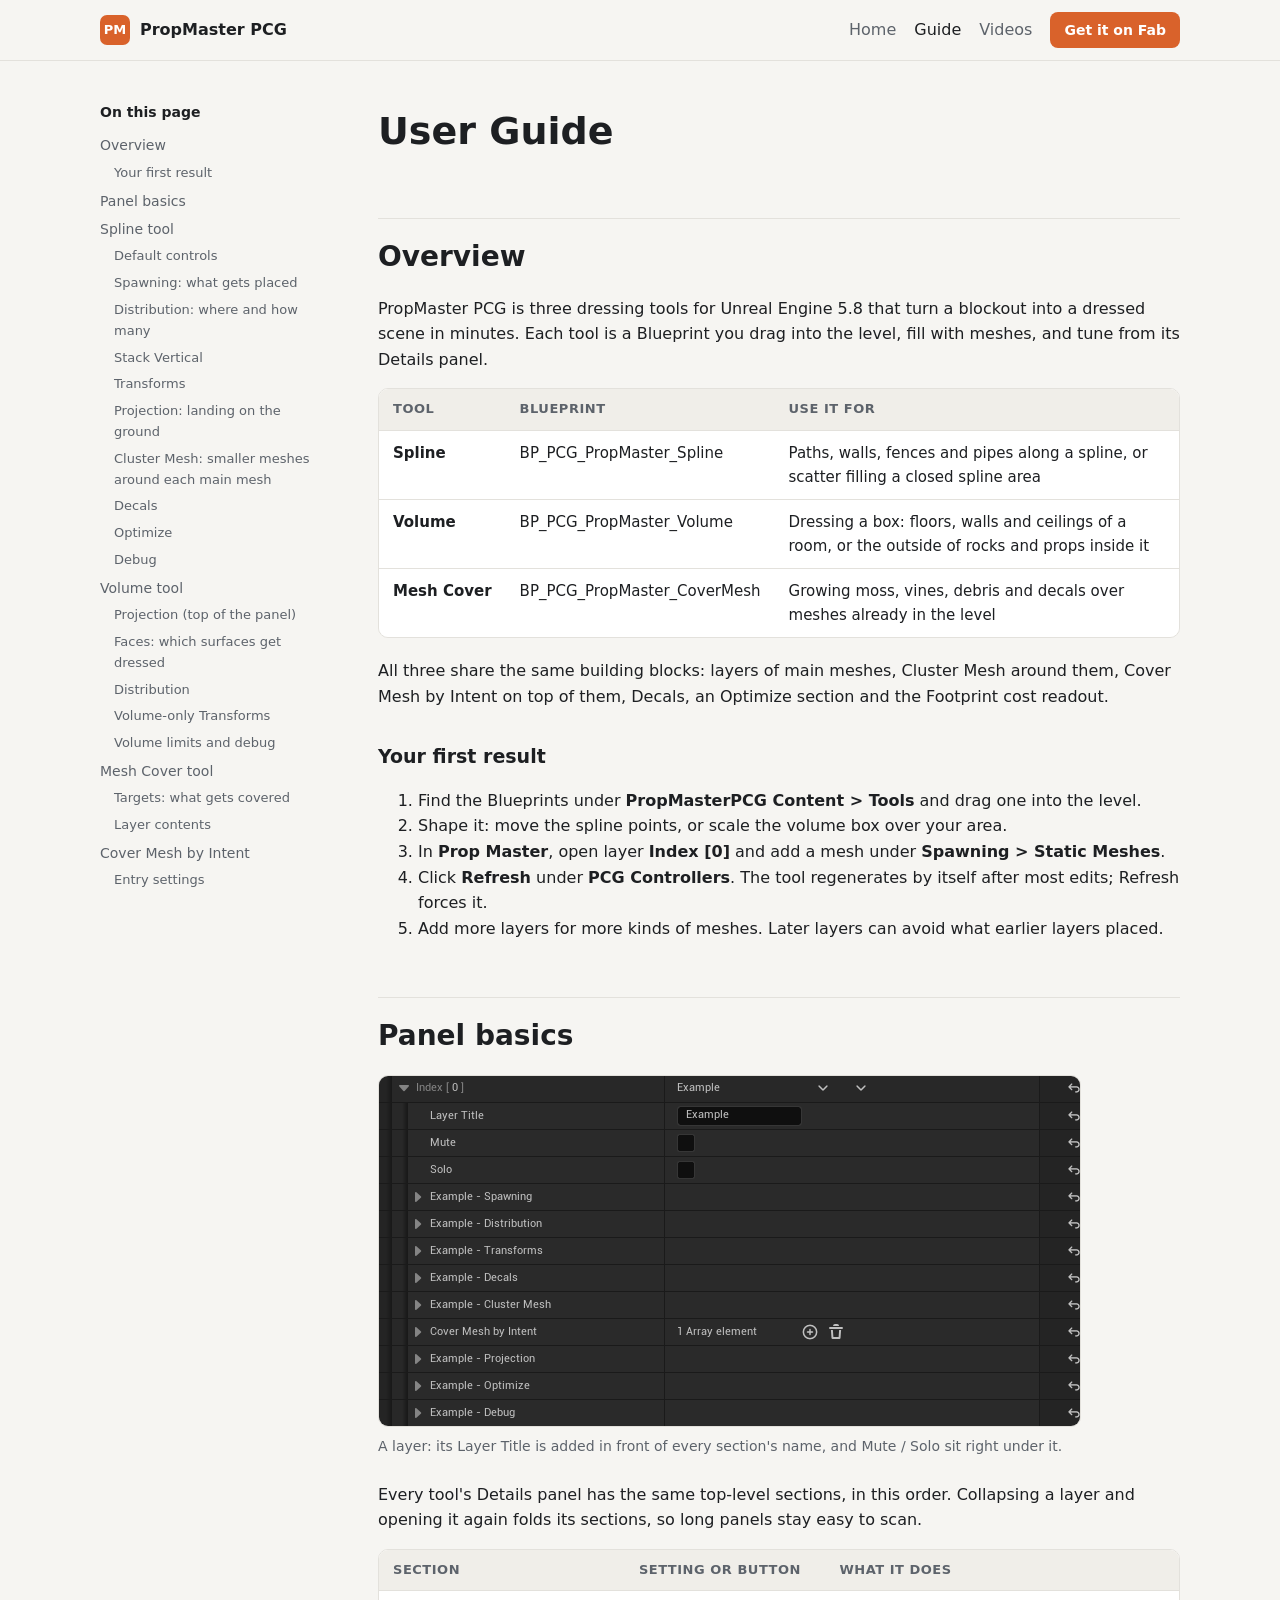
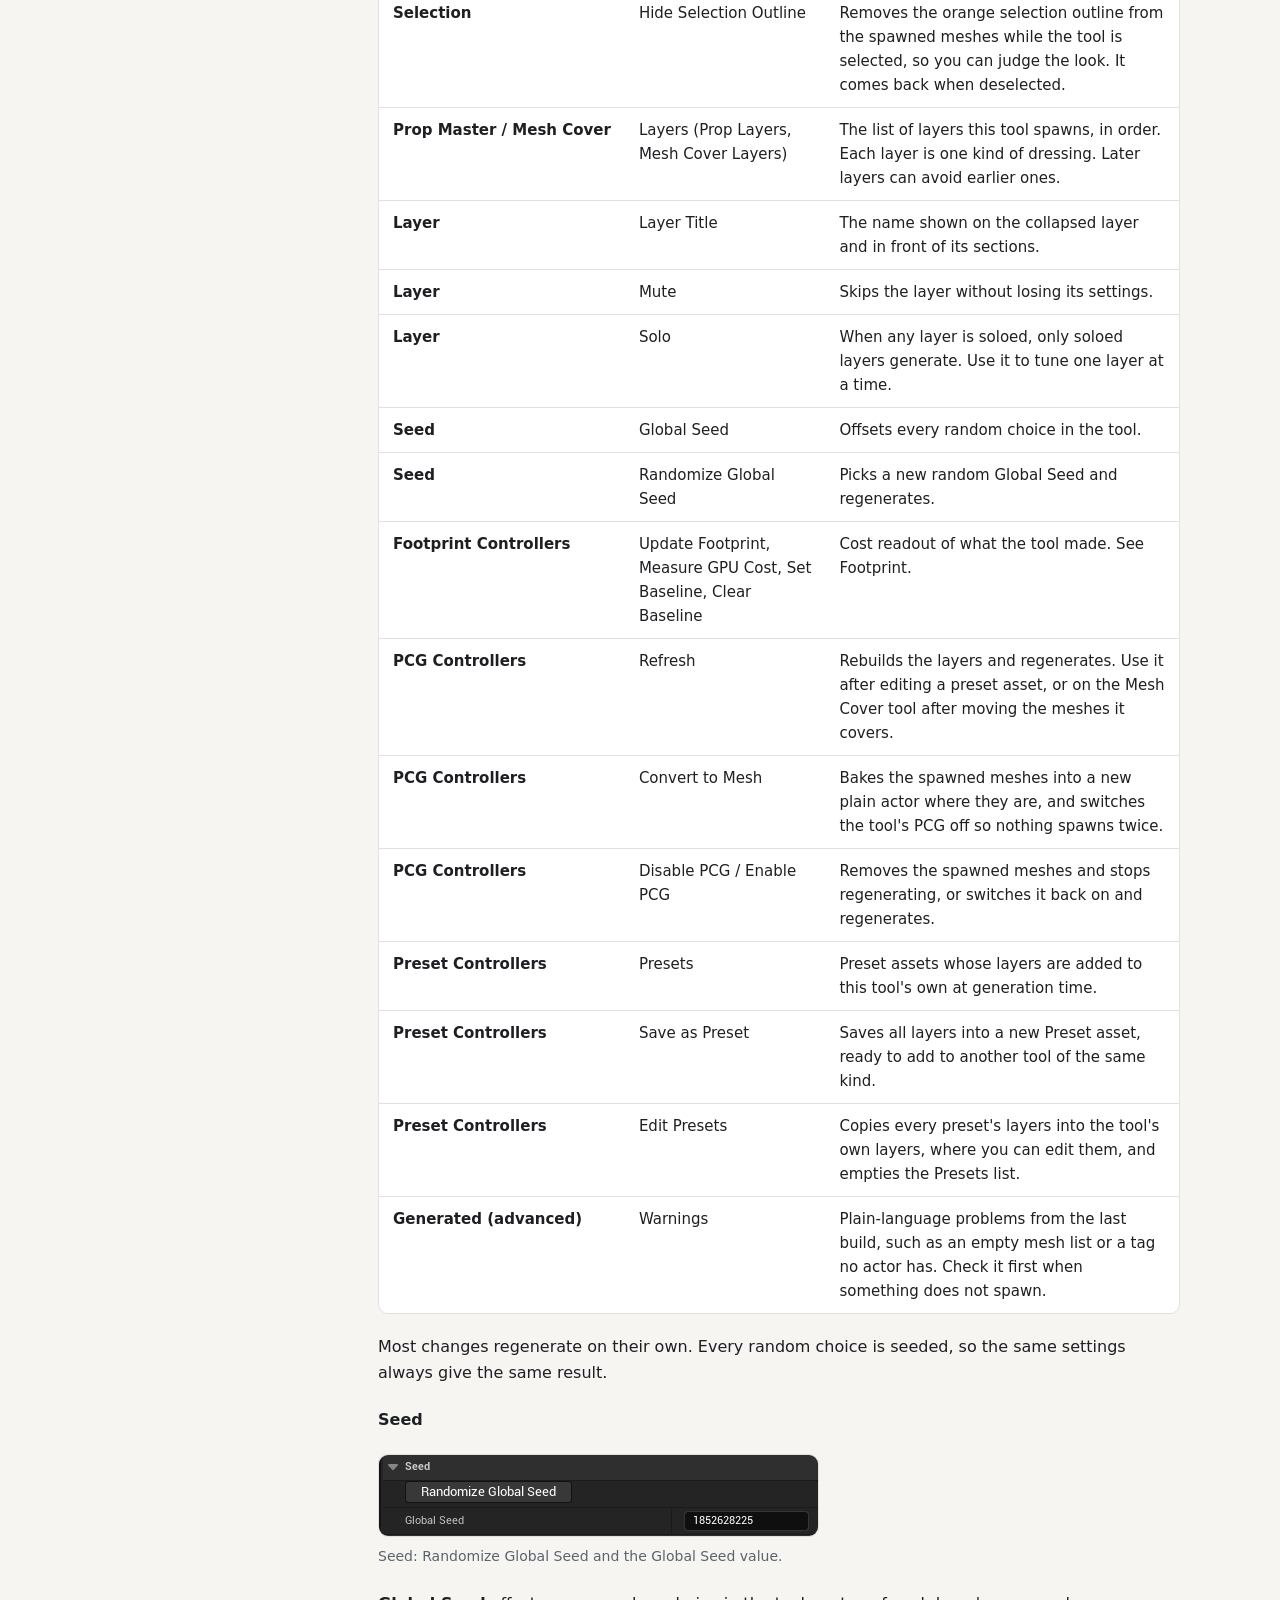
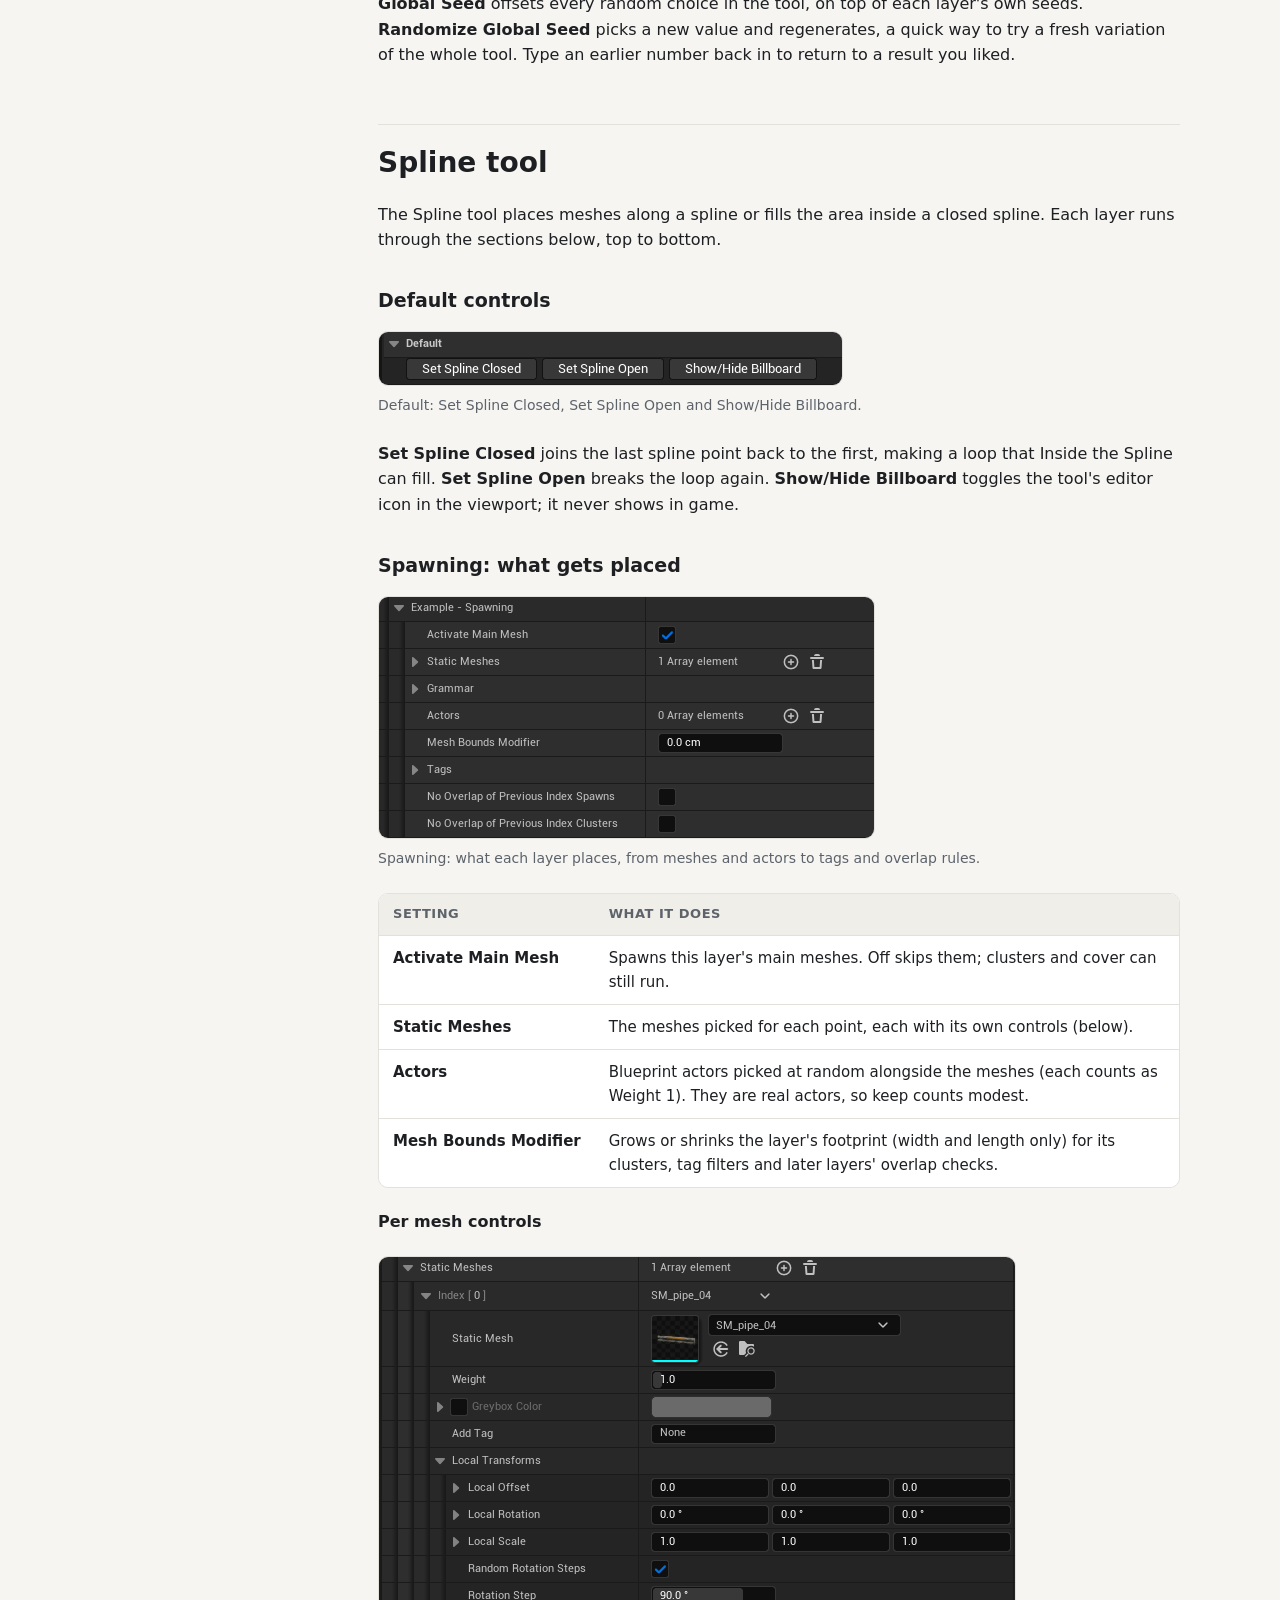
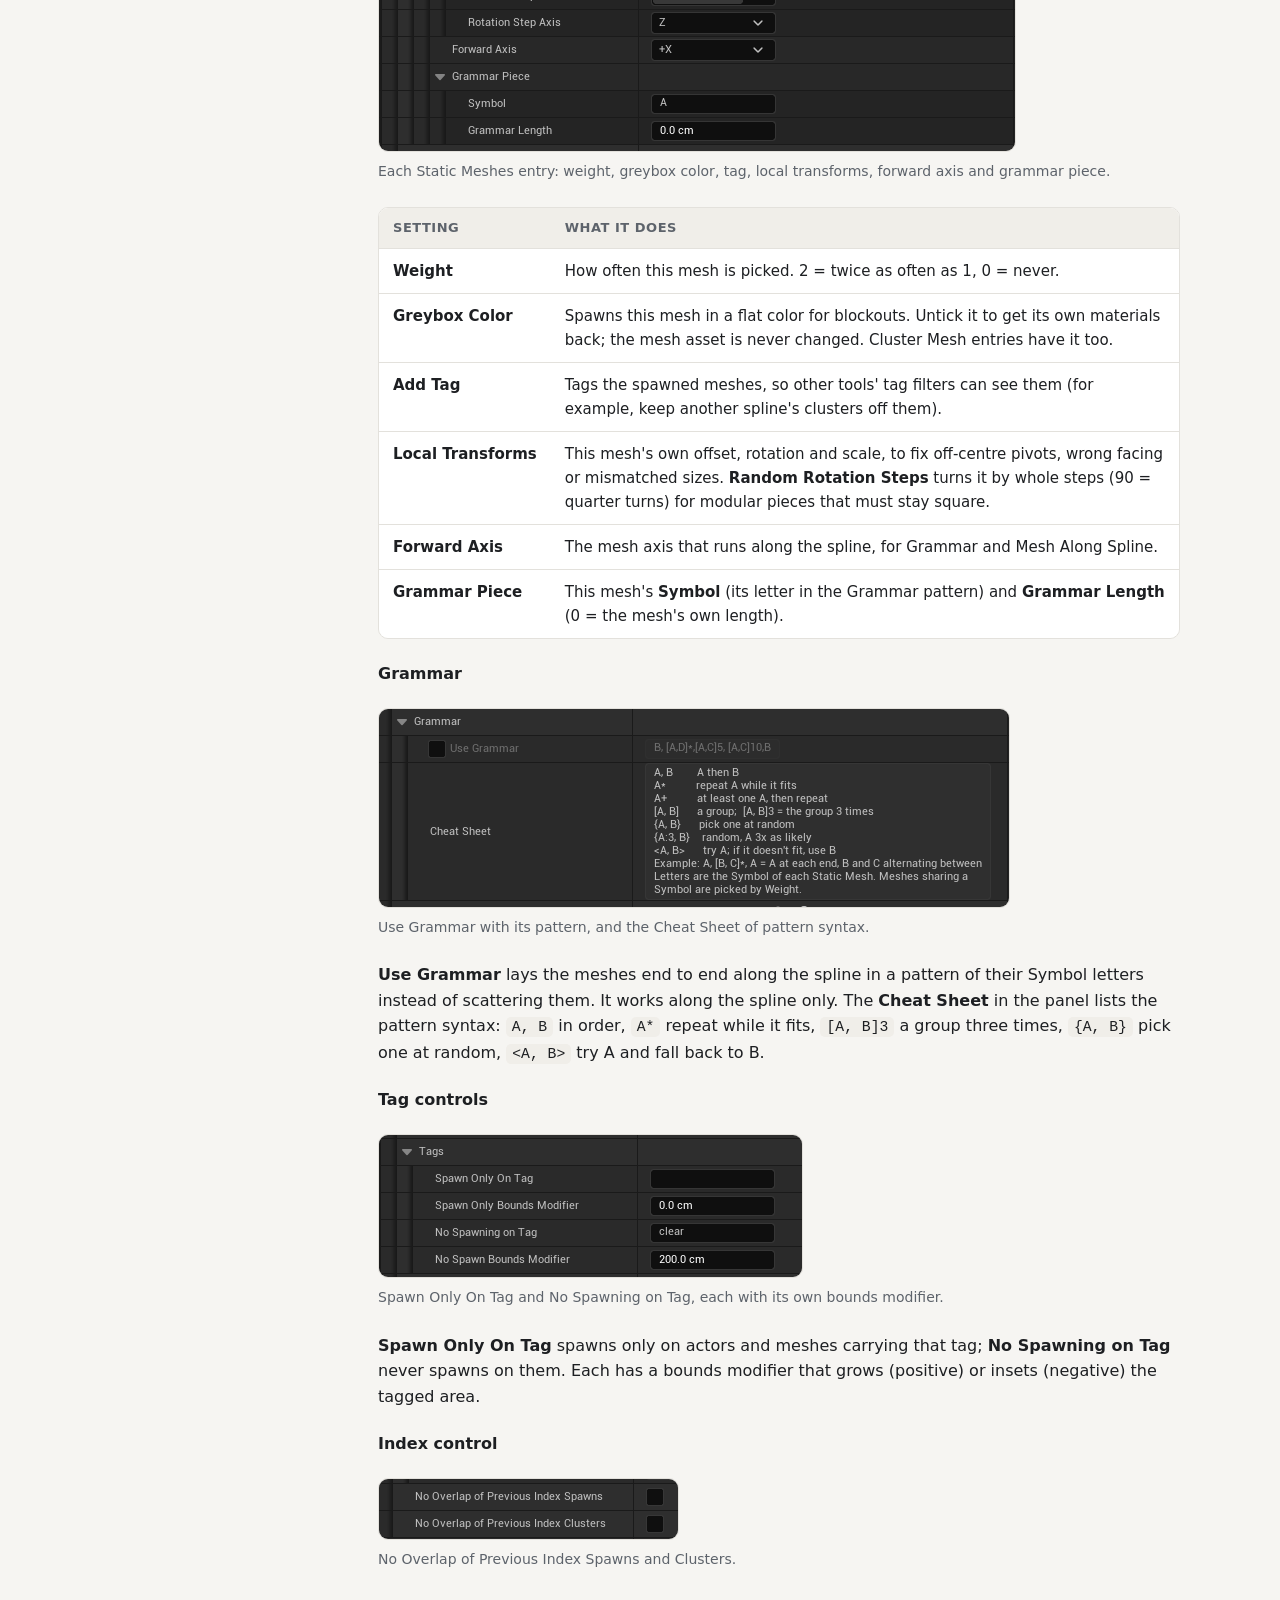
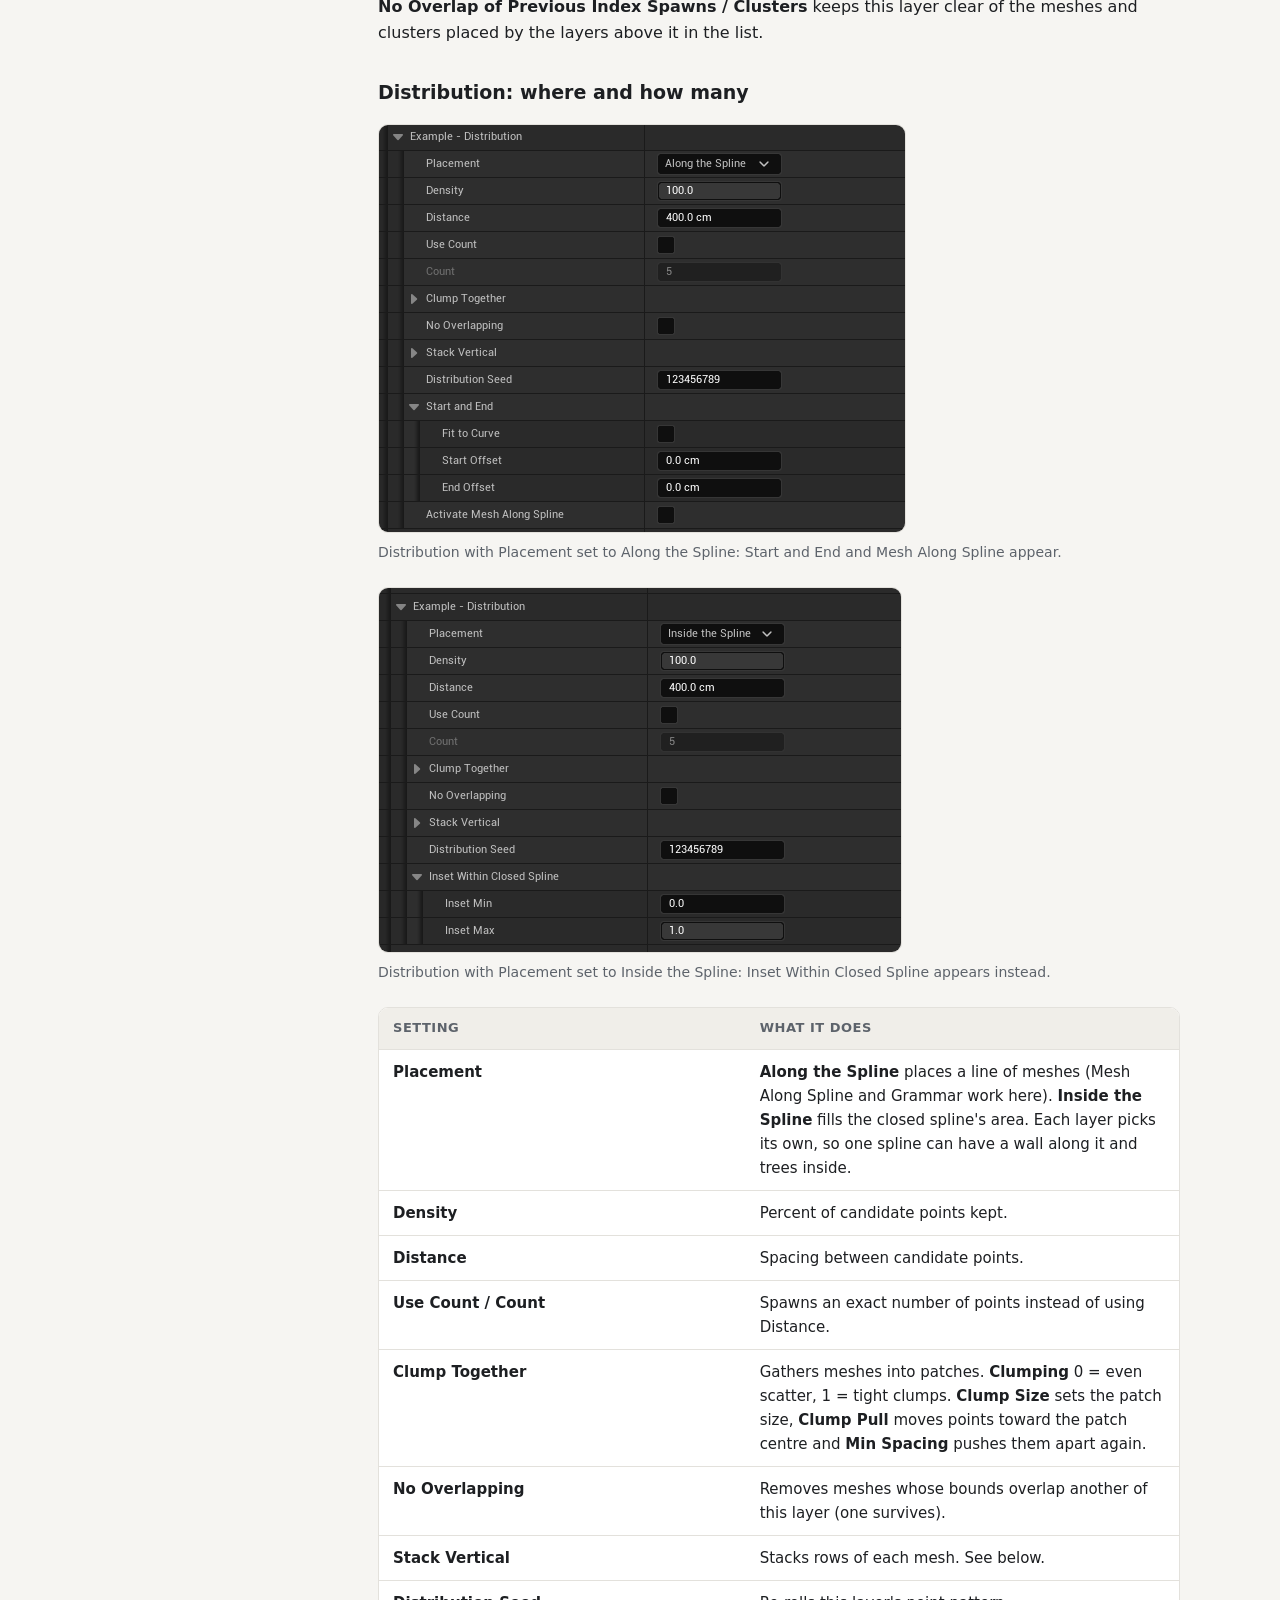
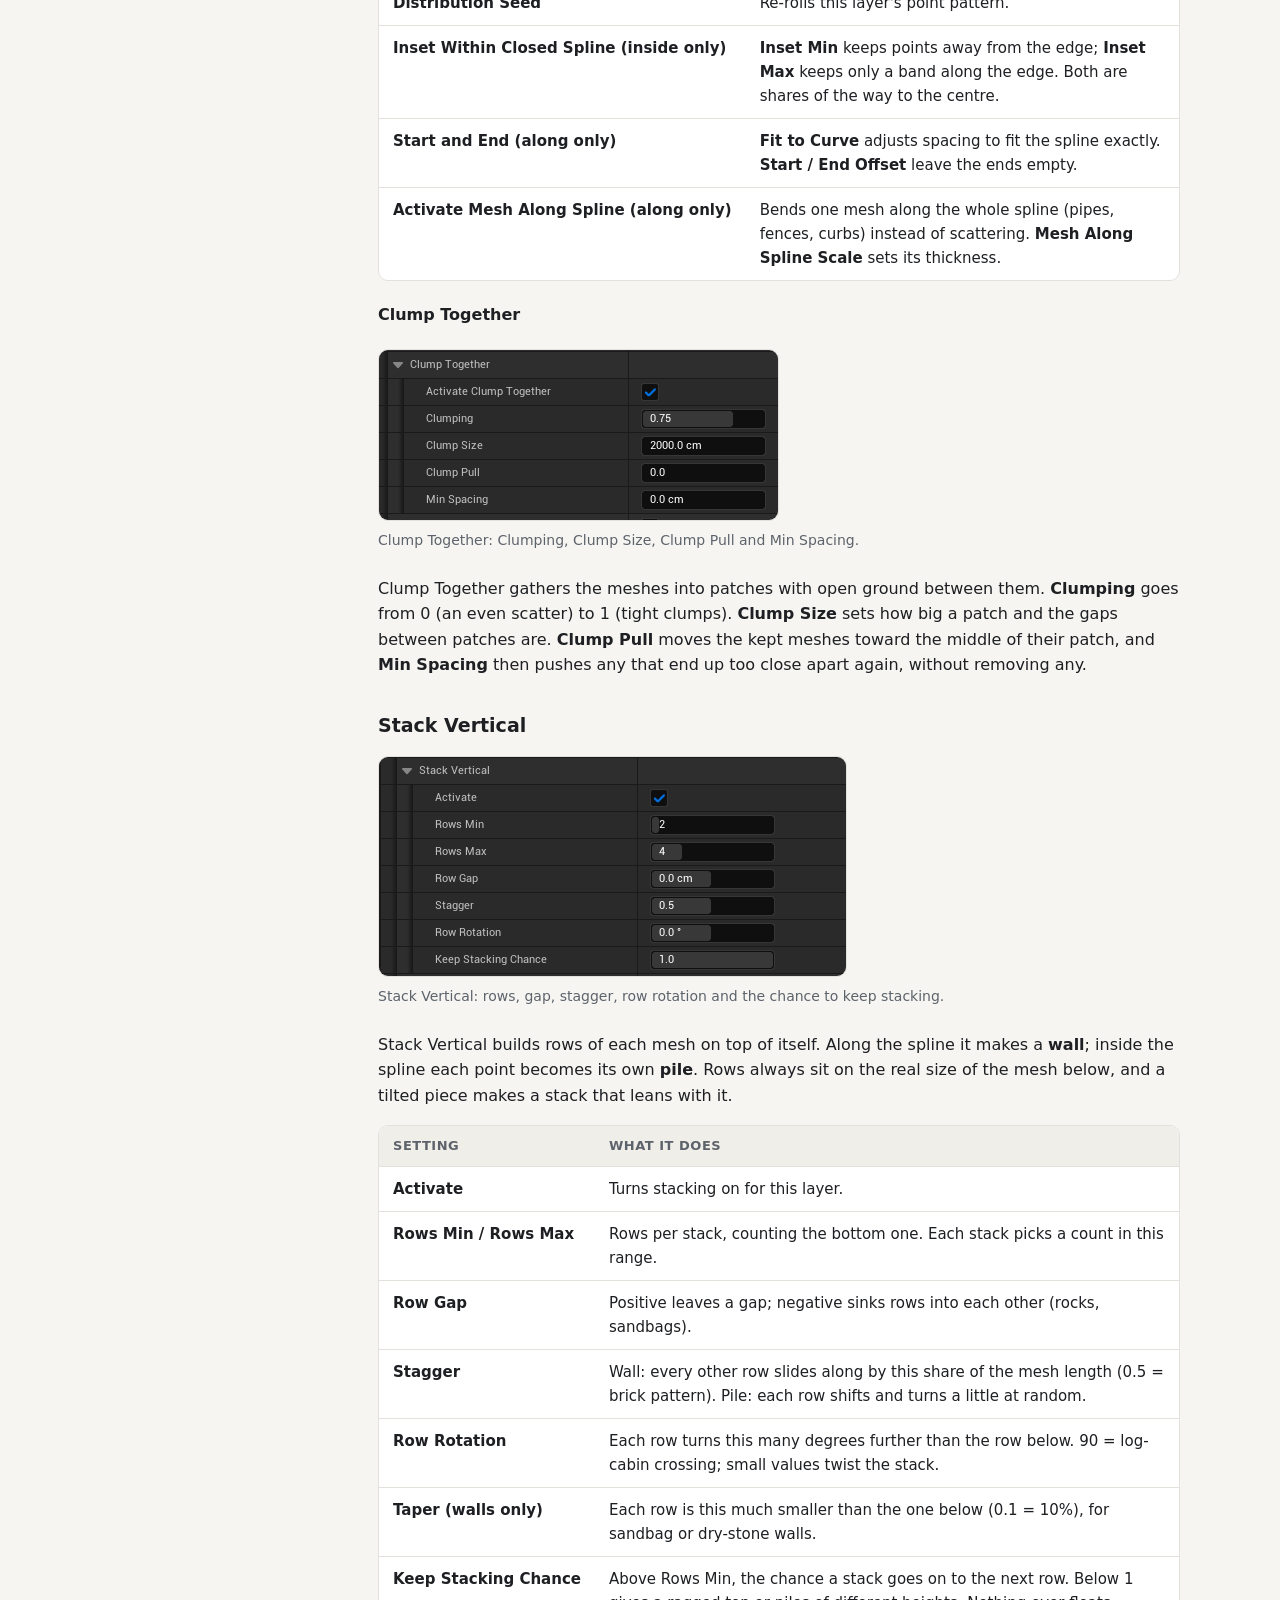
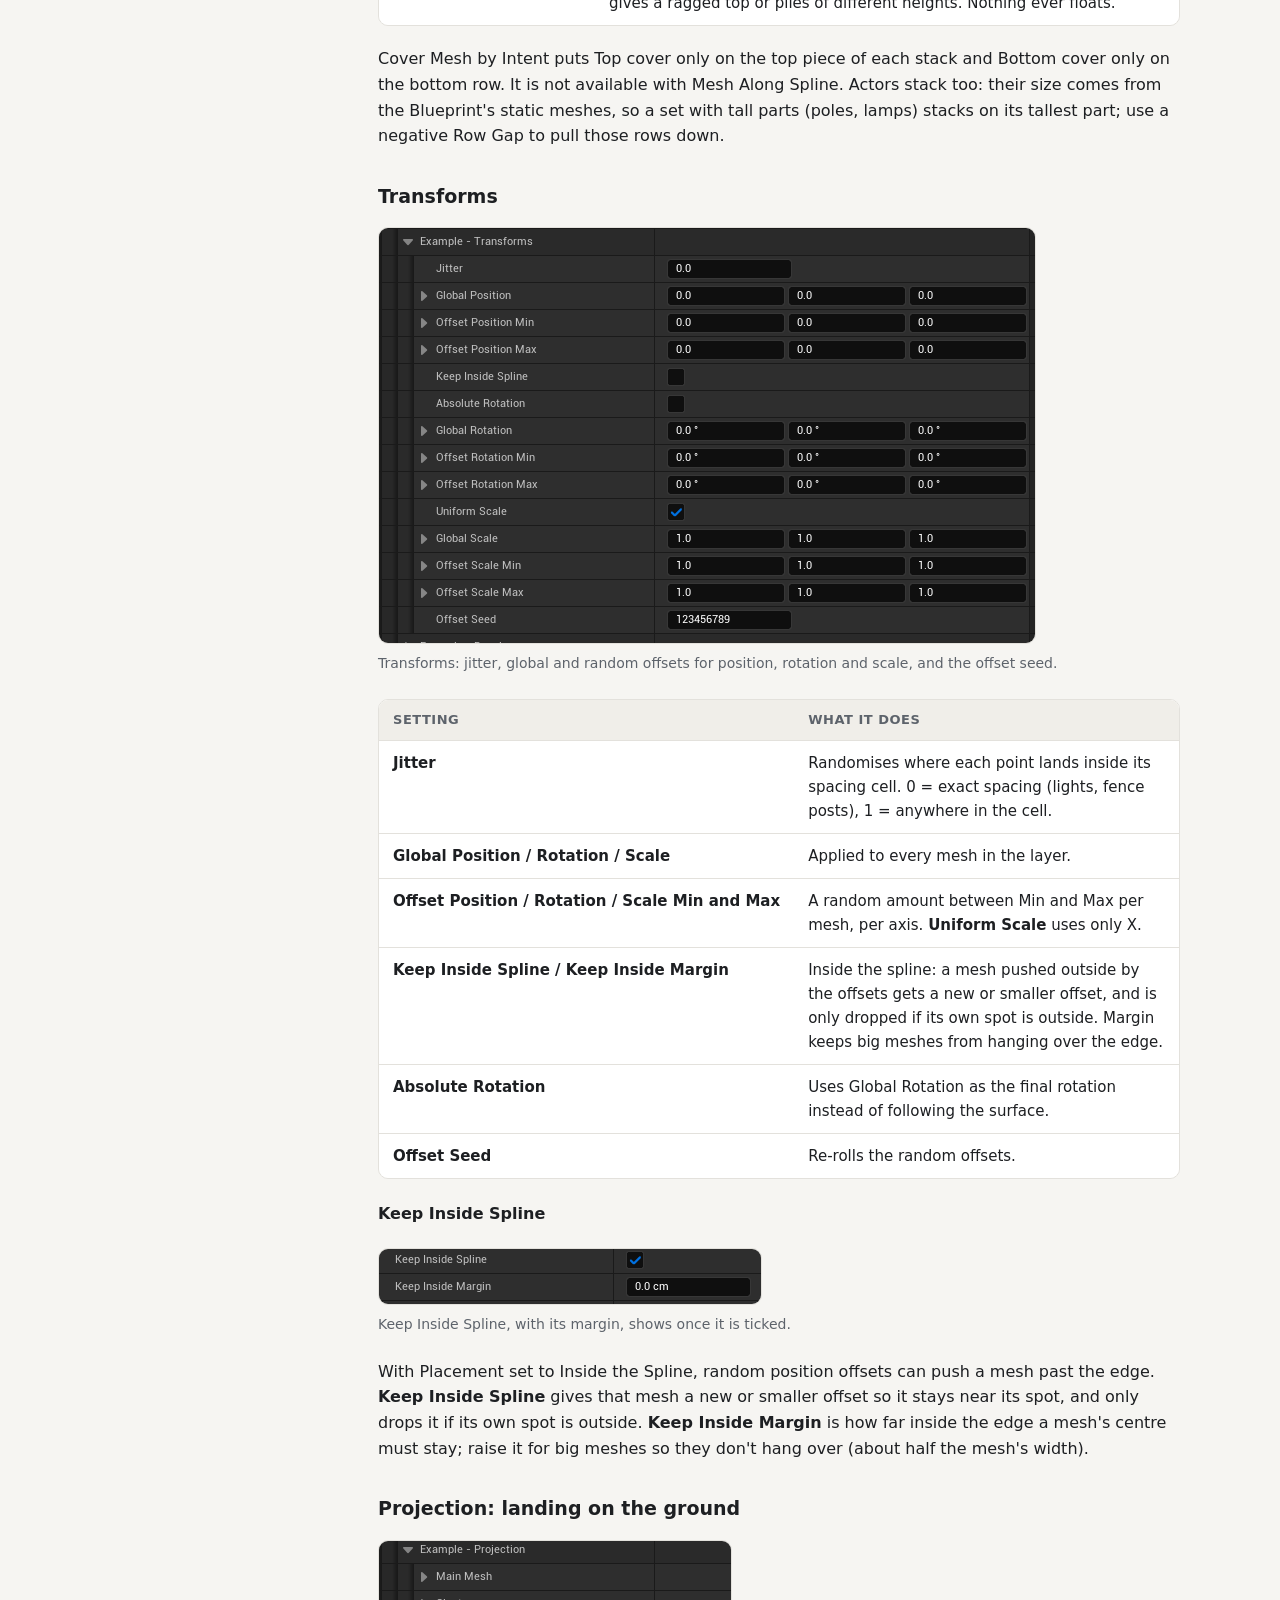
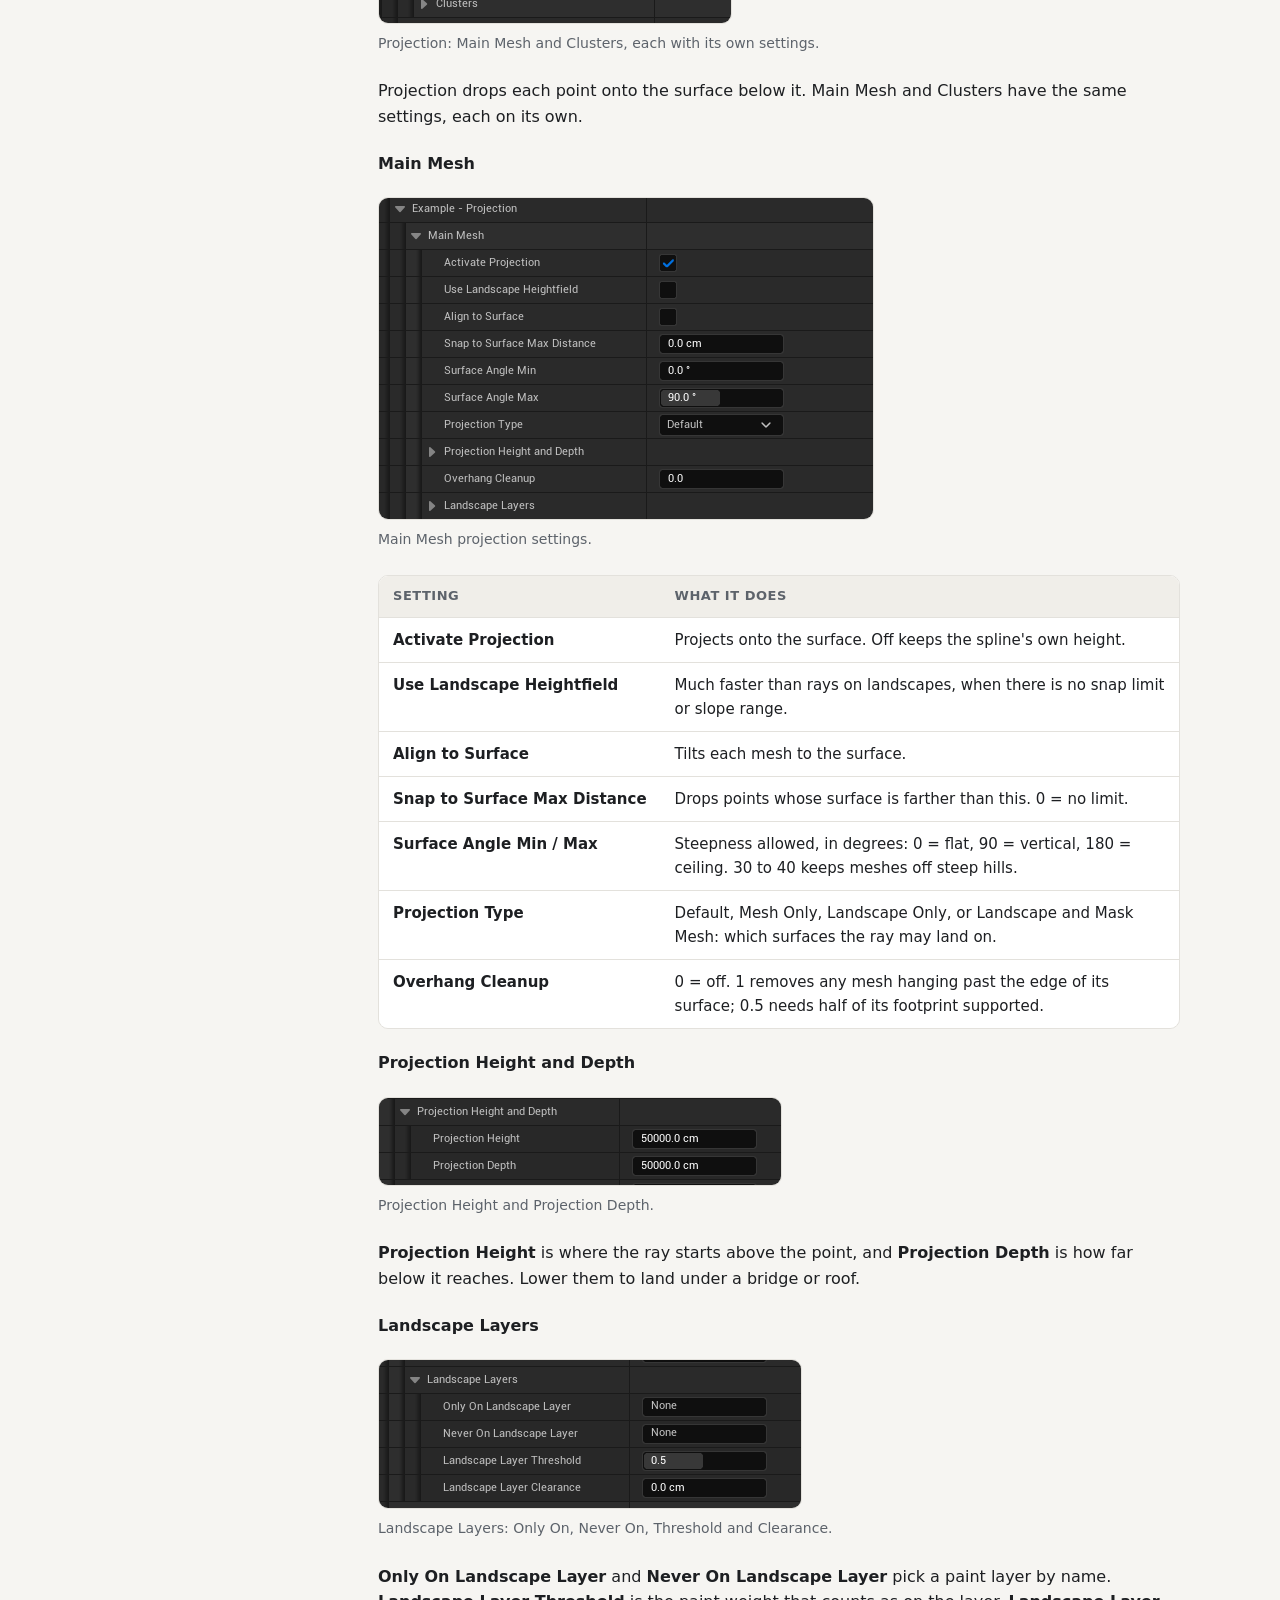
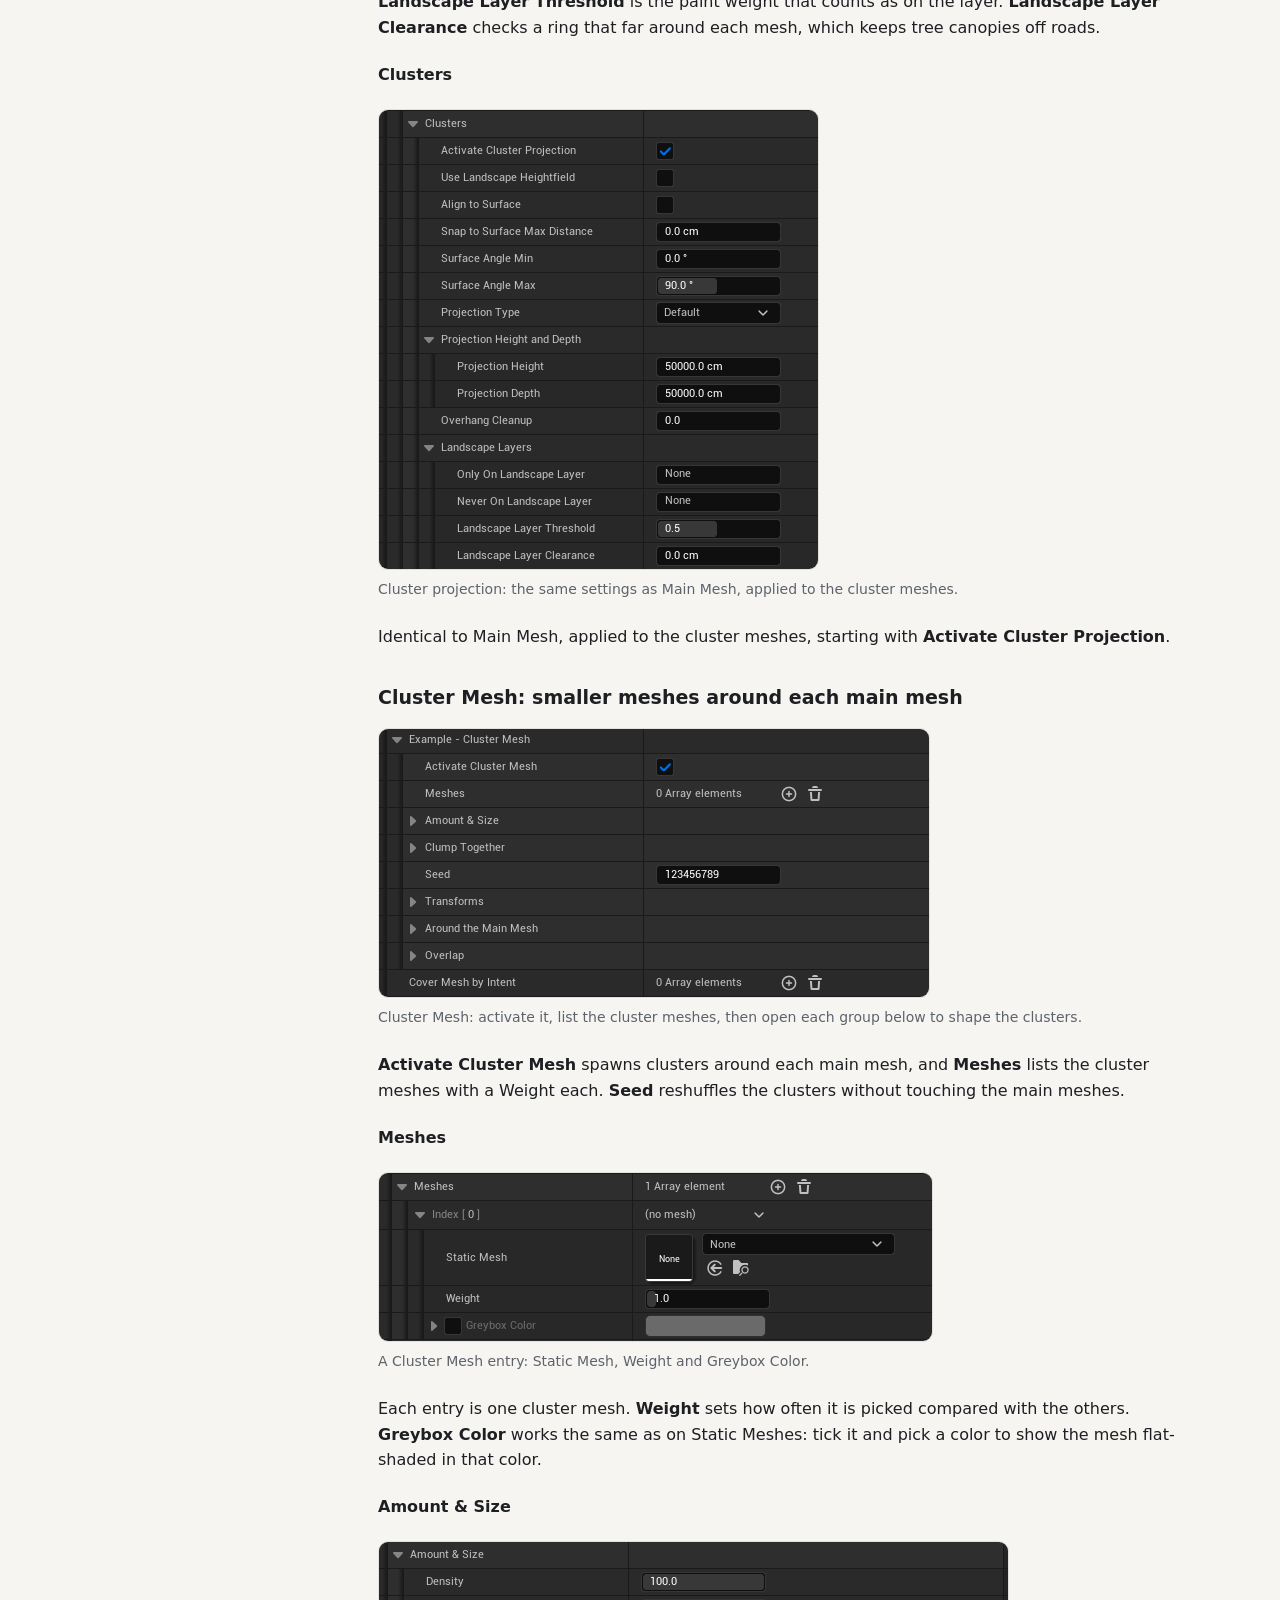
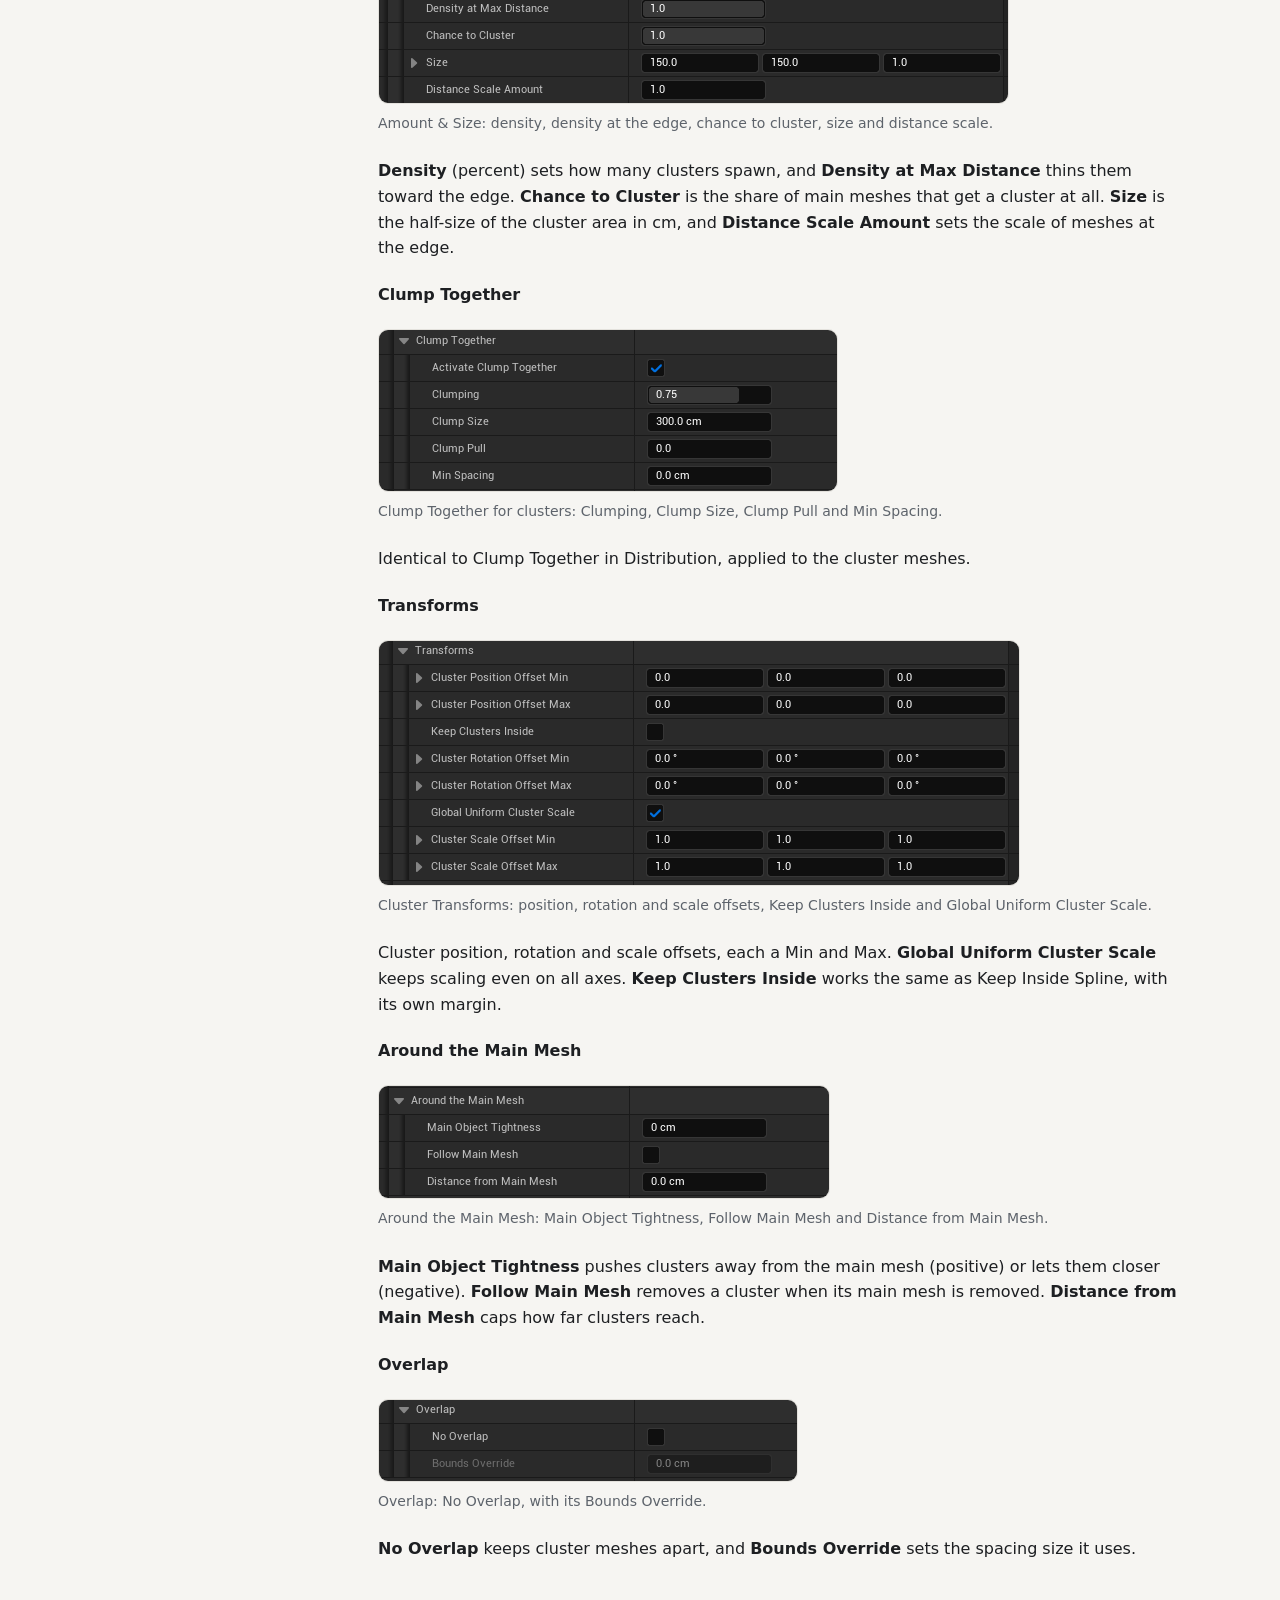
==== commit 2fae46ad: "Guide: Spline Default controls Co-Authored-By: Claude Opus 5.5 (1M context) <noreply@anthropic.com>" ====
--- a/docs/guide.html
+++ b/docs/guide.html
@@ -15,7 +15,7 @@
   </div>
 </header>
 <main class="wrap guide">
-  <aside class="toc"><div class="toc-inner"><div class="toc-title">On this page</div><a class="l2" href="#overview">Overview</a><a class="l3" href="#your-first-result">Your first result</a><a class="l2" href="#panel-basics">Panel basics</a><a class="l2" href="#spline-tool">Spline tool</a><a class="l3" href="#spawning-what-gets-placed">Spawning: what gets placed</a><a class="l3" href="#distribution-where-and-how-many">Distribution: where and how many</a><a class="l3" href="#stack-vertical">Stack Vertical</a><a class="l3" href="#transforms">Transforms</a><a class="l3" href="#projection-landing-on-the-ground">Projection: landing on the ground</a><a class="l3" href="#cluster-mesh-smaller-meshes-around-each-main-mesh">Cluster Mesh: smaller meshes around each main mesh</a><a class="l3" href="#decals">Decals</a><a class="l3" href="#optimize">Optimize</a><a class="l3" href="#debug">Debug</a><a class="l2" href="#volume-tool">Volume tool</a><a class="l3" href="#projection-top-of-the-panel">Projection (top of the panel)</a><a class="l3" href="#faces-which-surfaces-get-dressed">Faces: which surfaces get dressed</a><a class="l3" href="#distribution">Distribution</a><a class="l3" href="#volume-only-transforms">Volume-only Transforms</a><a class="l3" href="#volume-limits-and-debug">Volume limits and debug</a><a class="l2" href="#mesh-cover-tool">Mesh Cover tool</a><a class="l3" href="#targets-what-gets-covered">Targets: what gets covered</a><a class="l3" href="#layer-contents">Layer contents</a><a class="l2" href="#cover-mesh-by-intent">Cover Mesh by Intent</a><a class="l3" href="#entry-settings">Entry settings</a><a class="l3" href="#top-side-and-bottom">Top, Side and Bottom</a><a class="l2" href="#footprint">Footprint</a><a class="l3" href="#buttons">Buttons</a><a class="l3" href="#the-numbers">The numbers</a><a class="l2" href="#tips-and-troubleshooting">Tips and troubleshooting</a><a class="l3" href="#keep-it-fast">Keep it fast</a><a class="l3" href="#when-something-looks-wrong">When something looks wrong</a></div></aside>
+  <aside class="toc"><div class="toc-inner"><div class="toc-title">On this page</div><a class="l2" href="#overview">Overview</a><a class="l3" href="#your-first-result">Your first result</a><a class="l2" href="#panel-basics">Panel basics</a><a class="l2" href="#spline-tool">Spline tool</a><a class="l3" href="#default-controls">Default controls</a><a class="l3" href="#spawning-what-gets-placed">Spawning: what gets placed</a><a class="l3" href="#distribution-where-and-how-many">Distribution: where and how many</a><a class="l3" href="#stack-vertical">Stack Vertical</a><a class="l3" href="#transforms">Transforms</a><a class="l3" href="#projection-landing-on-the-ground">Projection: landing on the ground</a><a class="l3" href="#cluster-mesh-smaller-meshes-around-each-main-mesh">Cluster Mesh: smaller meshes around each main mesh</a><a class="l3" href="#decals">Decals</a><a class="l3" href="#optimize">Optimize</a><a class="l3" href="#debug">Debug</a><a class="l2" href="#volume-tool">Volume tool</a><a class="l3" href="#projection-top-of-the-panel">Projection (top of the panel)</a><a class="l3" href="#faces-which-surfaces-get-dressed">Faces: which surfaces get dressed</a><a class="l3" href="#distribution">Distribution</a><a class="l3" href="#volume-only-transforms">Volume-only Transforms</a><a class="l3" href="#volume-limits-and-debug">Volume limits and debug</a><a class="l2" href="#mesh-cover-tool">Mesh Cover tool</a><a class="l3" href="#targets-what-gets-covered">Targets: what gets covered</a><a class="l3" href="#layer-contents">Layer contents</a><a class="l2" href="#cover-mesh-by-intent">Cover Mesh by Intent</a><a class="l3" href="#entry-settings">Entry settings</a><a class="l3" href="#top-side-and-bottom">Top, Side and Bottom</a><a class="l2" href="#footprint">Footprint</a><a class="l3" href="#buttons">Buttons</a><a class="l3" href="#the-numbers">The numbers</a><a class="l2" href="#tips-and-troubleshooting">Tips and troubleshooting</a><a class="l3" href="#keep-it-fast">Keep it fast</a><a class="l3" href="#when-something-looks-wrong">When something looks wrong</a></div></aside>
   <article class="doc"><h1>User Guide</h1><h2 id="overview">Overview</h2>
 <p>PropMaster PCG is three dressing tools for Unreal Engine 5.8 that turn a blockout into a dressed scene in minutes. Each tool is a Blueprint you drag into the level, fill with meshes, and tune from its Details panel.</p>
 <div class="table"><table><thead><tr><th>Tool</th><th>Blueprint</th><th>Use it for</th></tr></thead><tbody><tr><td>Spline</td><td>BP_PCG_PropMaster_Spline</td><td>Paths, walls, fences and pipes along a spline, or scatter filling a closed spline area</td></tr><tr><td>Volume</td><td>BP_PCG_PropMaster_Volume</td><td>Dressing a box: floors, walls and ceilings of a room, or the outside of rocks and props inside it</td></tr><tr><td>Mesh Cover</td><td>BP_PCG_PropMaster_CoverMesh</td><td>Growing moss, vines, debris and decals over meshes already in the level</td></tr></tbody></table></div>
@@ -32,6 +32,9 @@
 <p><strong>Global Seed</strong> offsets every random choice in the tool, on top of each layer's own seeds. <strong>Randomize Global Seed</strong> picks a new value and regenerates, a quick way to try a fresh variation of the whole tool. Type an earlier number back in to return to a result you liked.</p>
 <h2 id="spline-tool">Spline tool</h2>
 <p>The Spline tool places meshes along a spline or fills the area inside a closed spline. Each layer runs through the sections below, top to bottom.</p>
+<h3 id="default-controls">Default controls</h3>
+<figure><img src="images/spline-default.png" alt="Default: Set Spline Closed, Set Spline Open and Show/Hide Billboard." loading="lazy"><figcaption>Default: Set Spline Closed, Set Spline Open and Show/Hide Billboard.</figcaption></figure>
+<p><strong>Set Spline Closed</strong> joins the last spline point back to the first, making a loop that Inside the Spline can fill. <strong>Set Spline Open</strong> breaks the loop again. <strong>Show/Hide Billboard</strong> toggles the tool's editor icon in the viewport; it never shows in game.</p>
 <h3 id="spawning-what-gets-placed">Spawning: what gets placed</h3>
 <figure><img src="images/spawning-overview.png" alt="Spawning: what each layer places, from meshes and actors to tags and overlap rules." loading="lazy"><figcaption>Spawning: what each layer places, from meshes and actors to tags and overlap rules.</figcaption></figure>
 <div class="table"><table><thead><tr><th>Setting</th><th>What it does</th></tr></thead><tbody><tr><td>Activate Main Mesh</td><td>Spawns this layer's main meshes. Off skips them; clusters and cover can still run.</td></tr><tr><td>Static Meshes</td><td>The meshes picked for each point, each with its own controls (below).</td></tr><tr><td>Actors</td><td>Blueprint actors picked at random alongside the meshes (each counts as Weight 1). They are real actors, so keep counts modest.</td></tr><tr><td>Mesh Bounds Modifier</td><td>Grows or shrinks the layer's footprint (width and length only) for its clusters, tag filters and later layers' overlap checks.</td></tr></tbody></table></div>
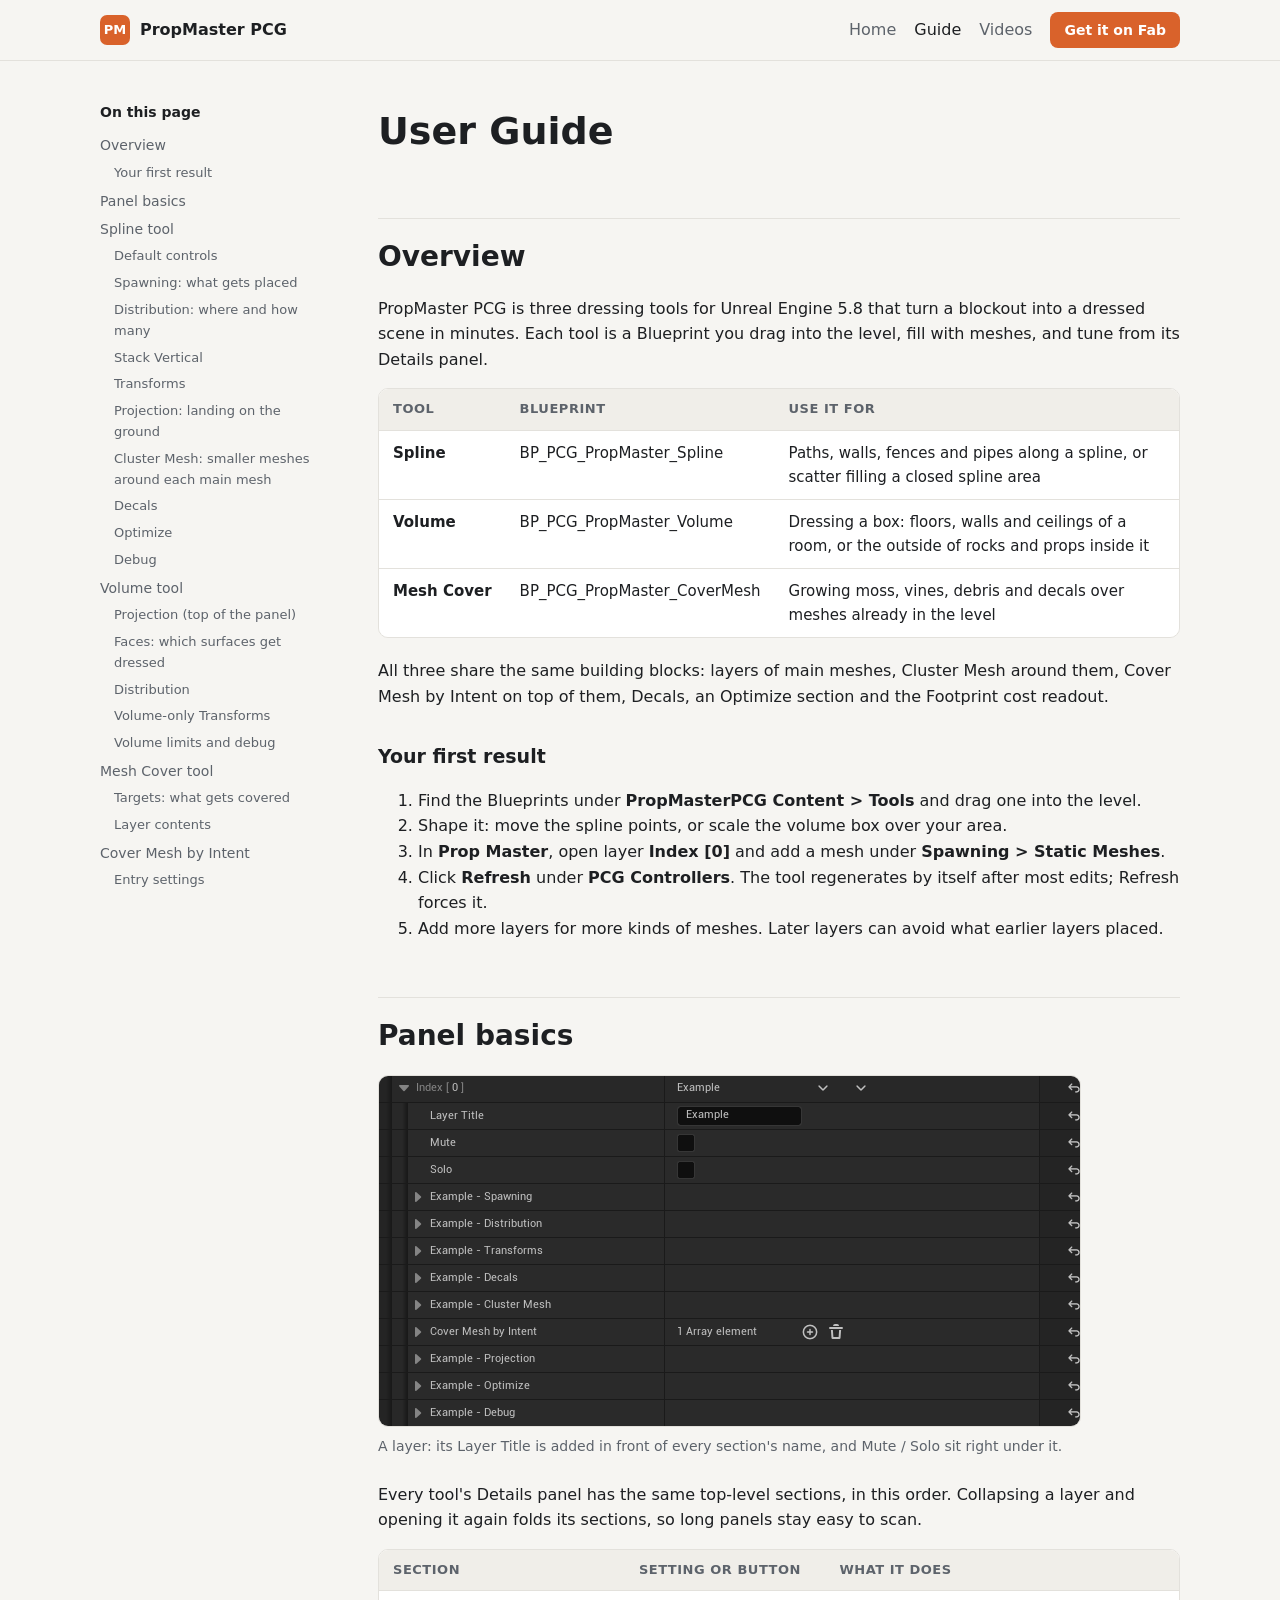
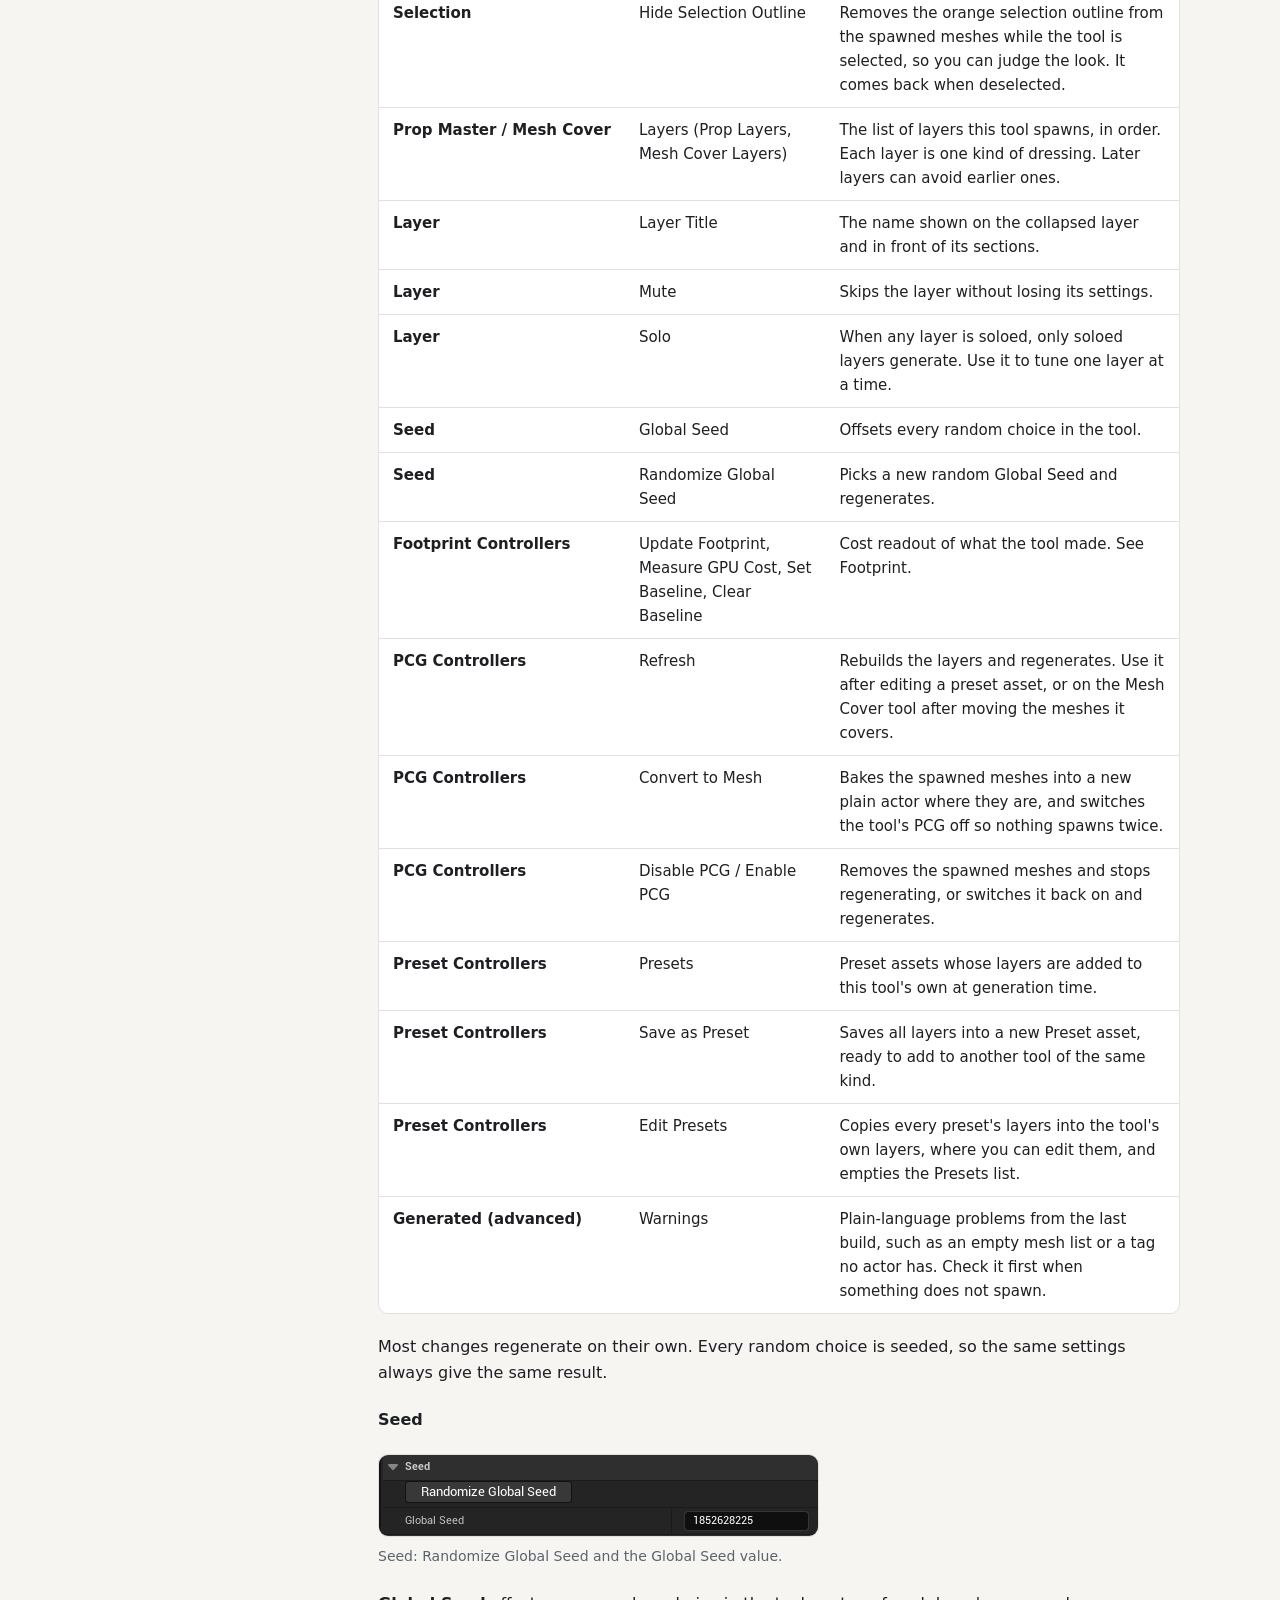
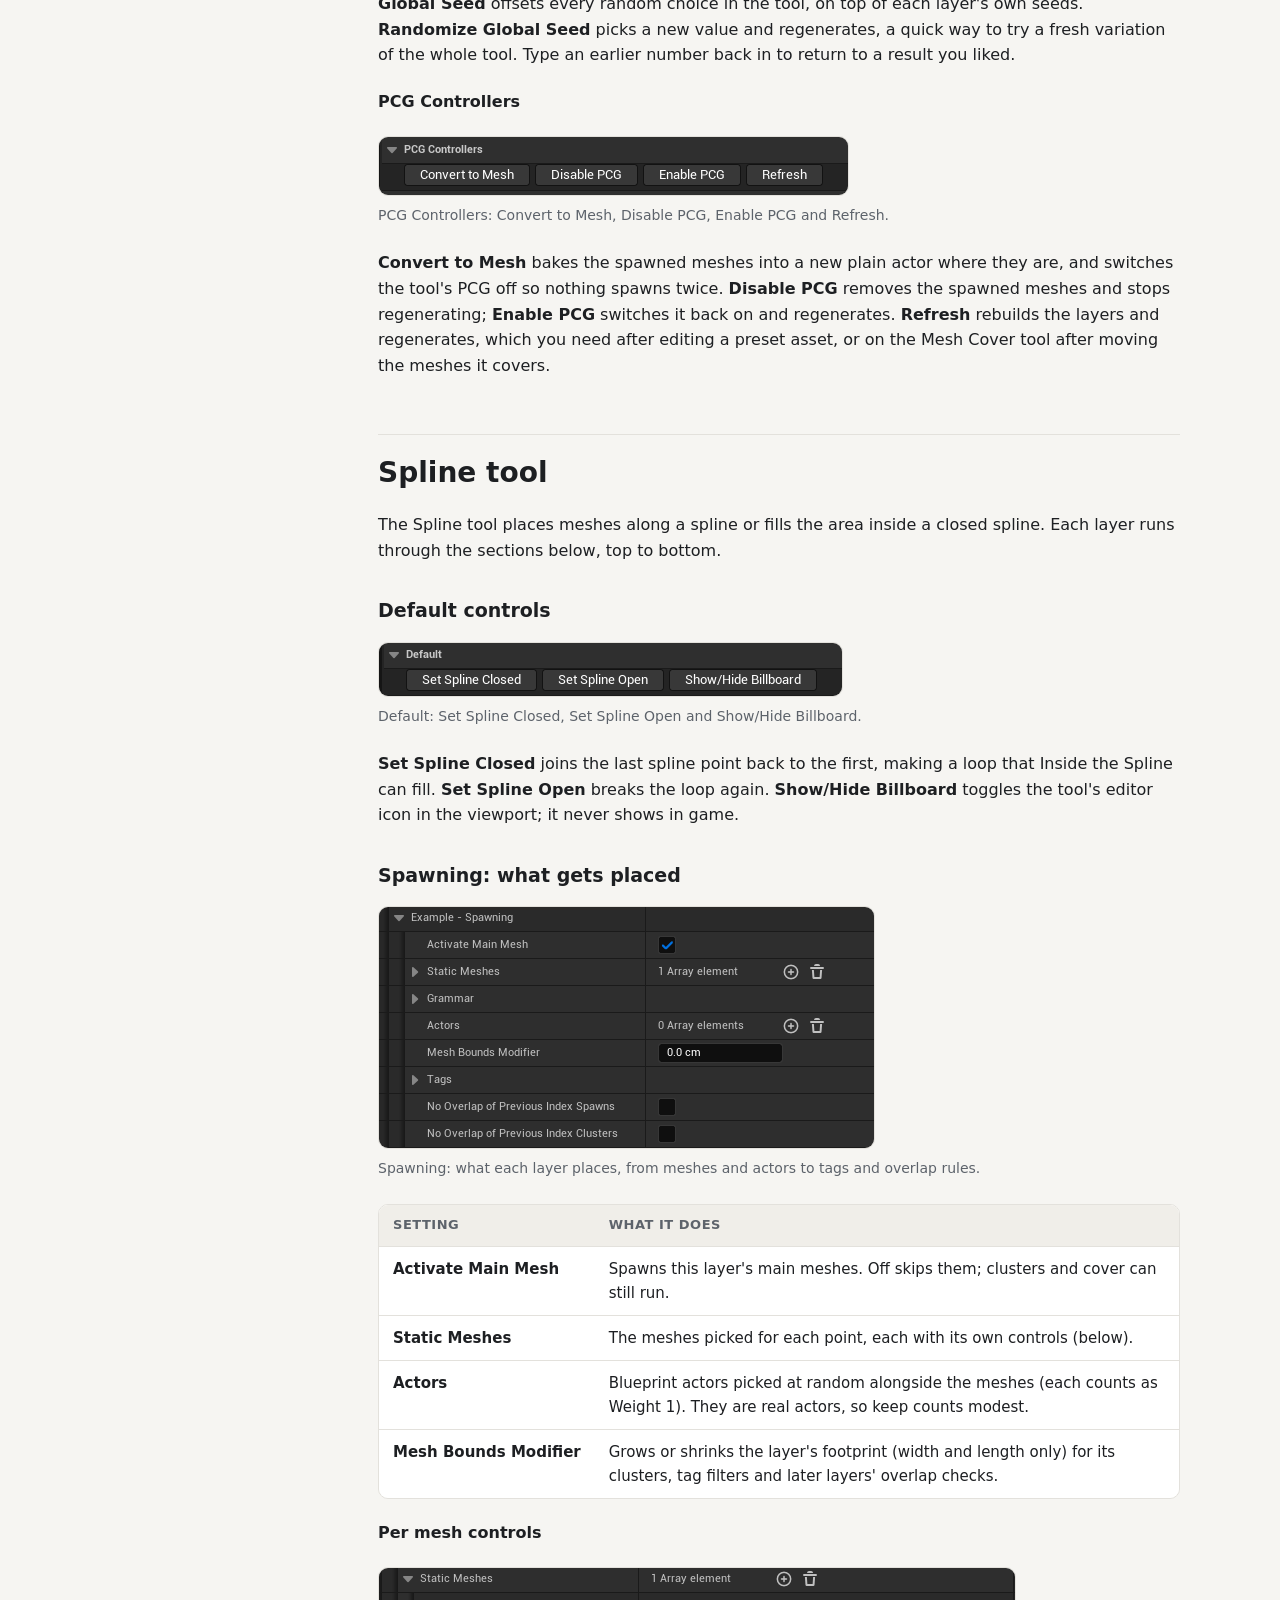
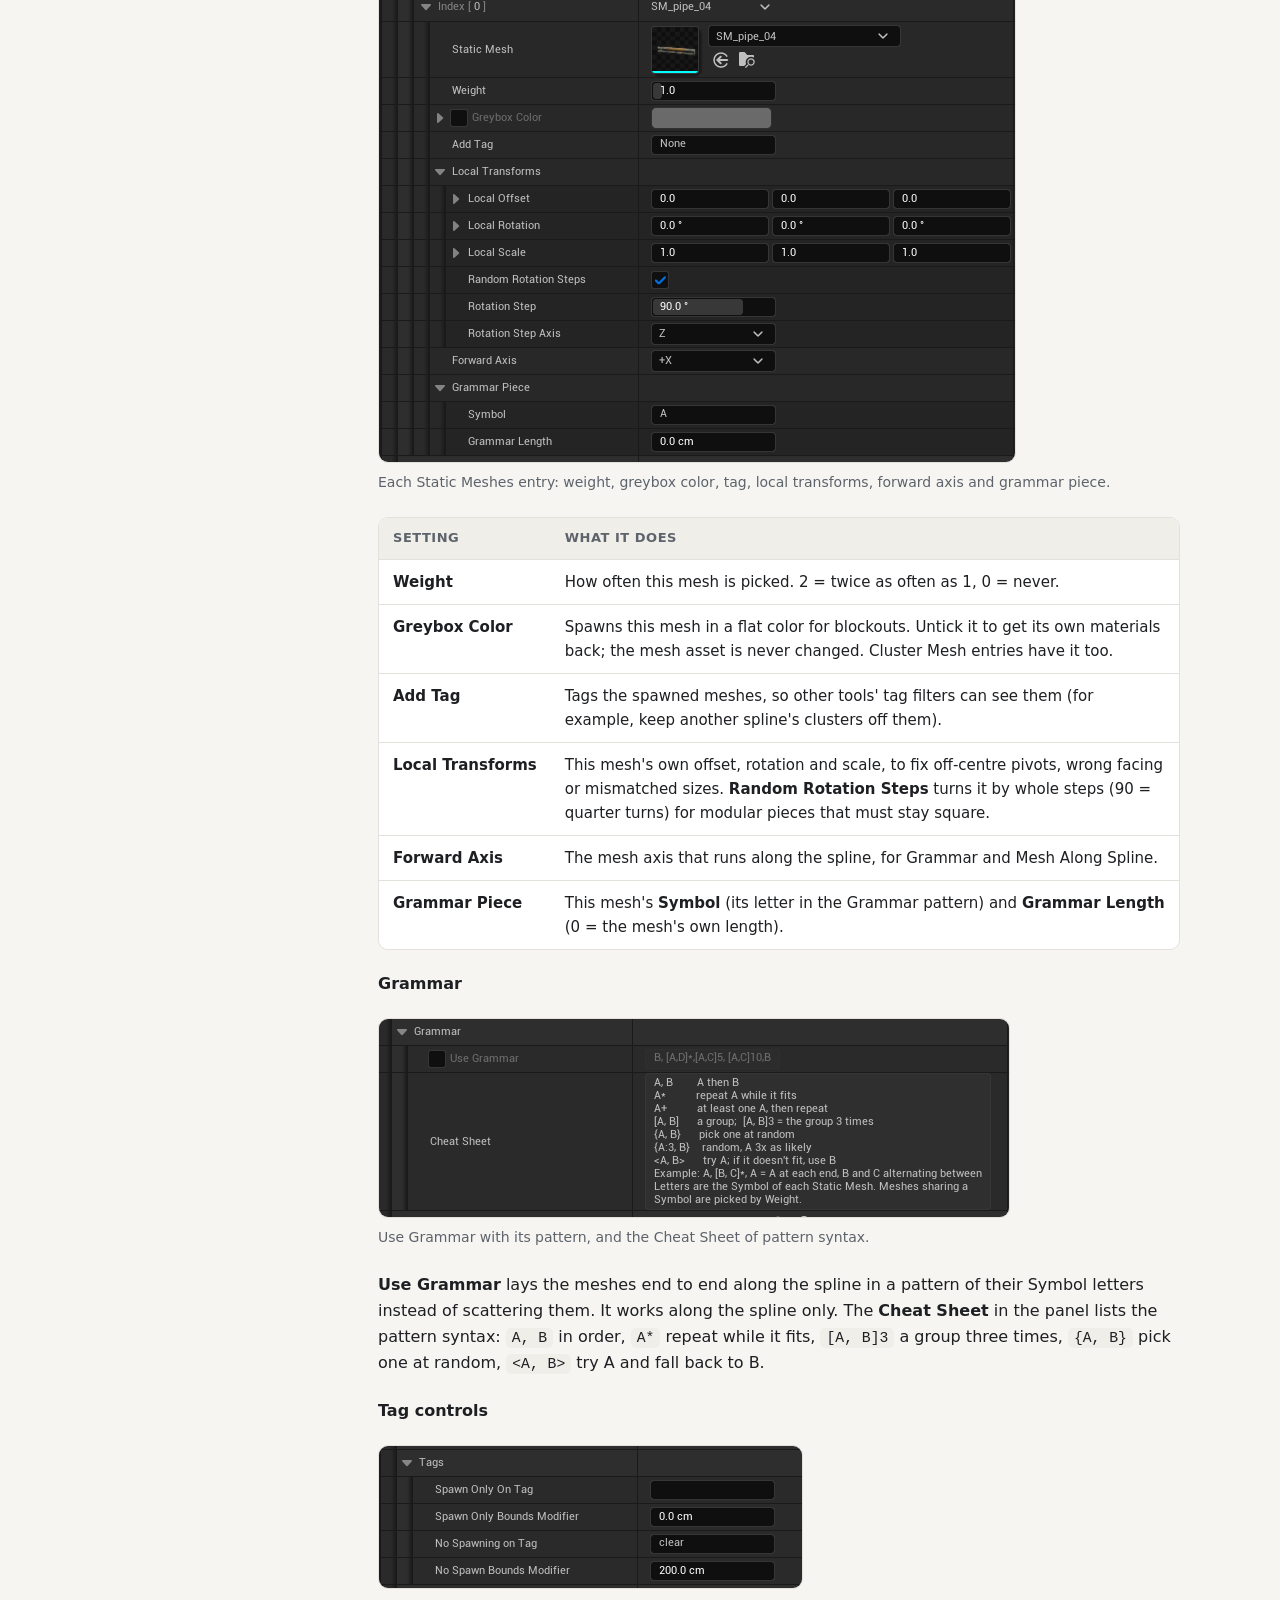
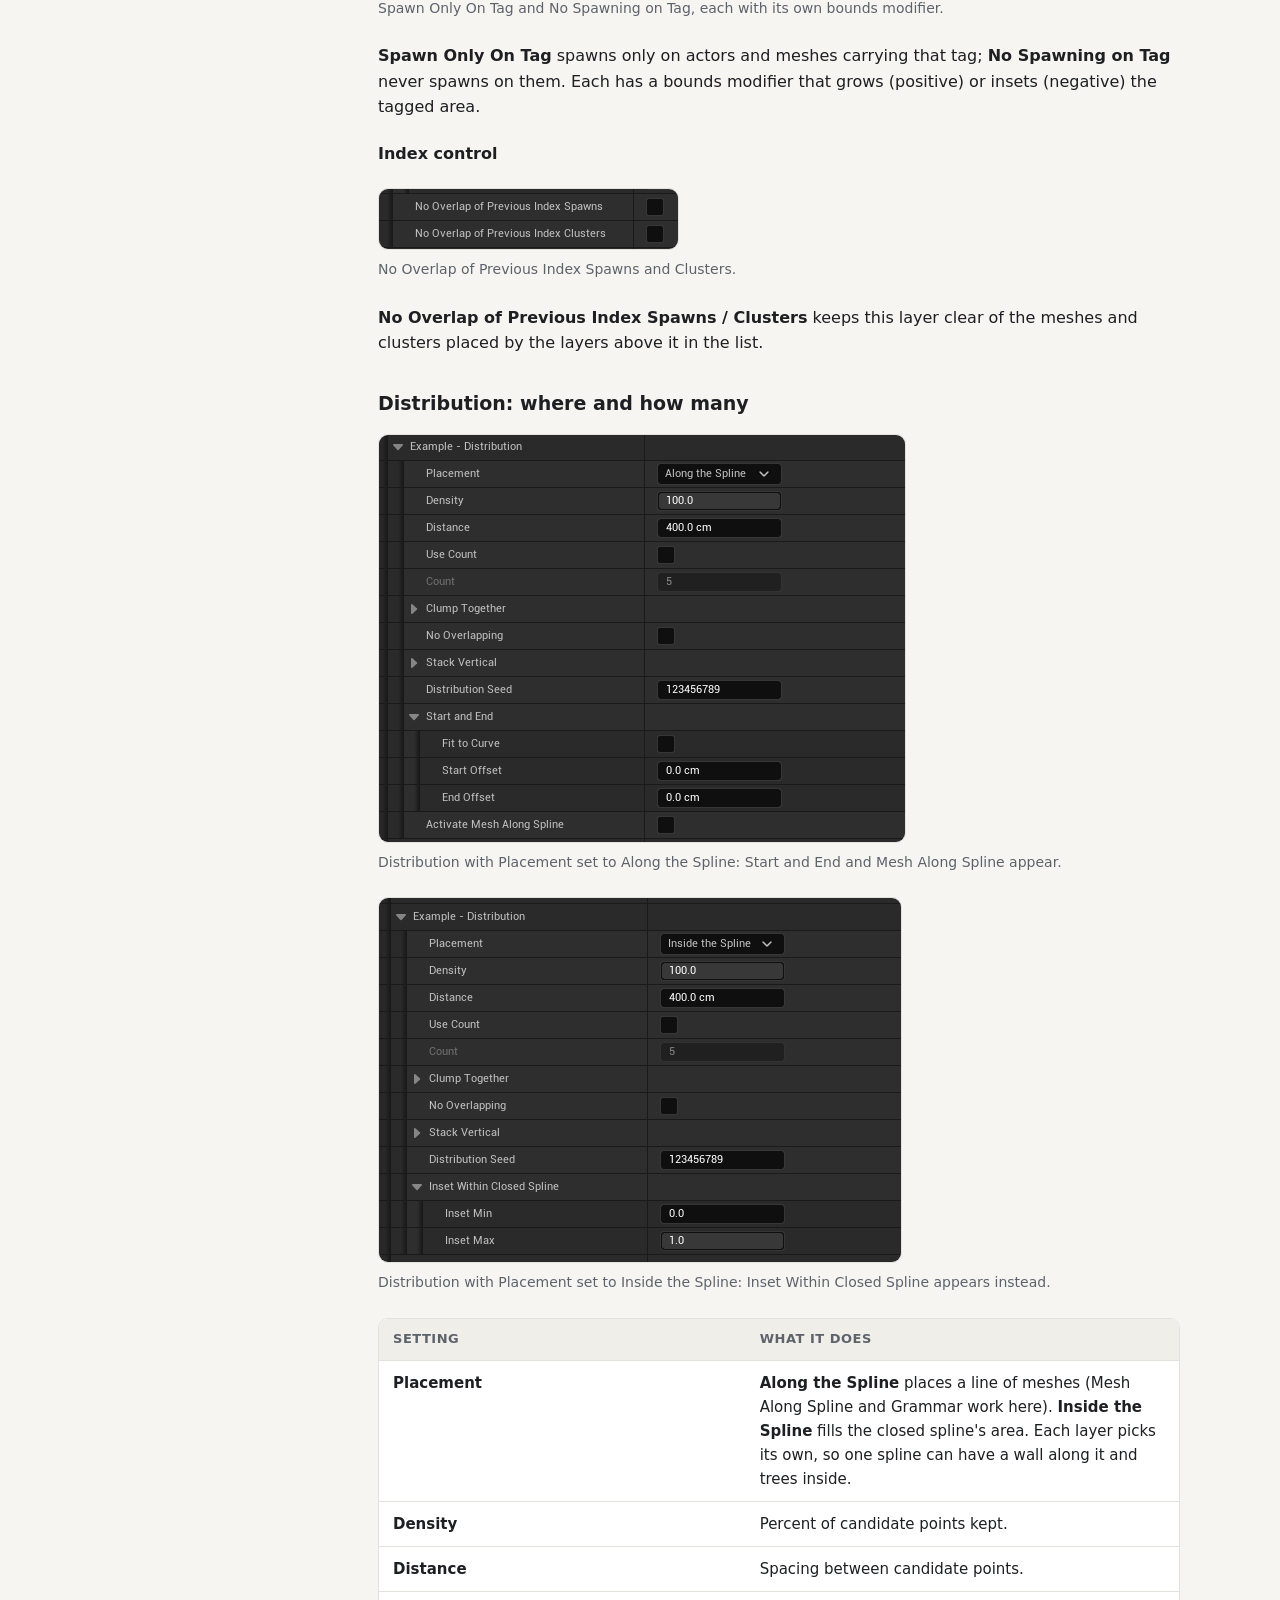
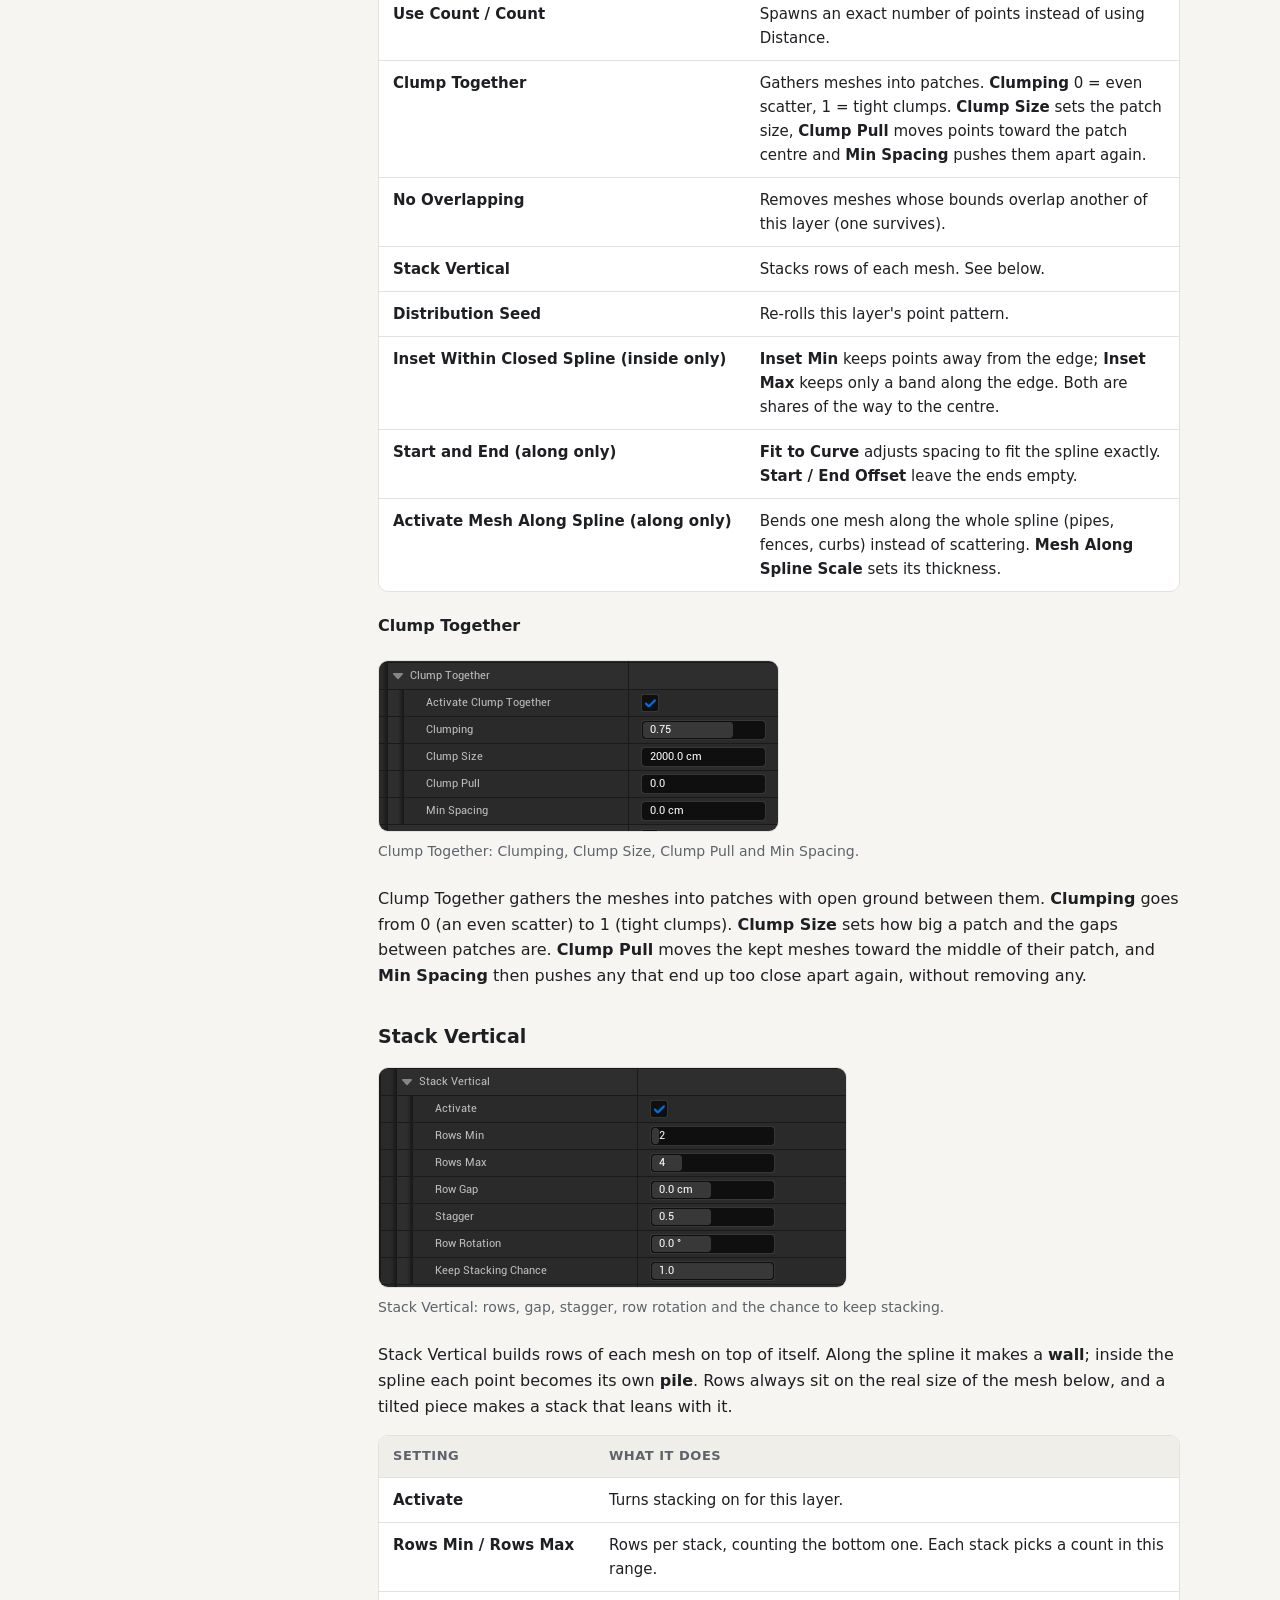
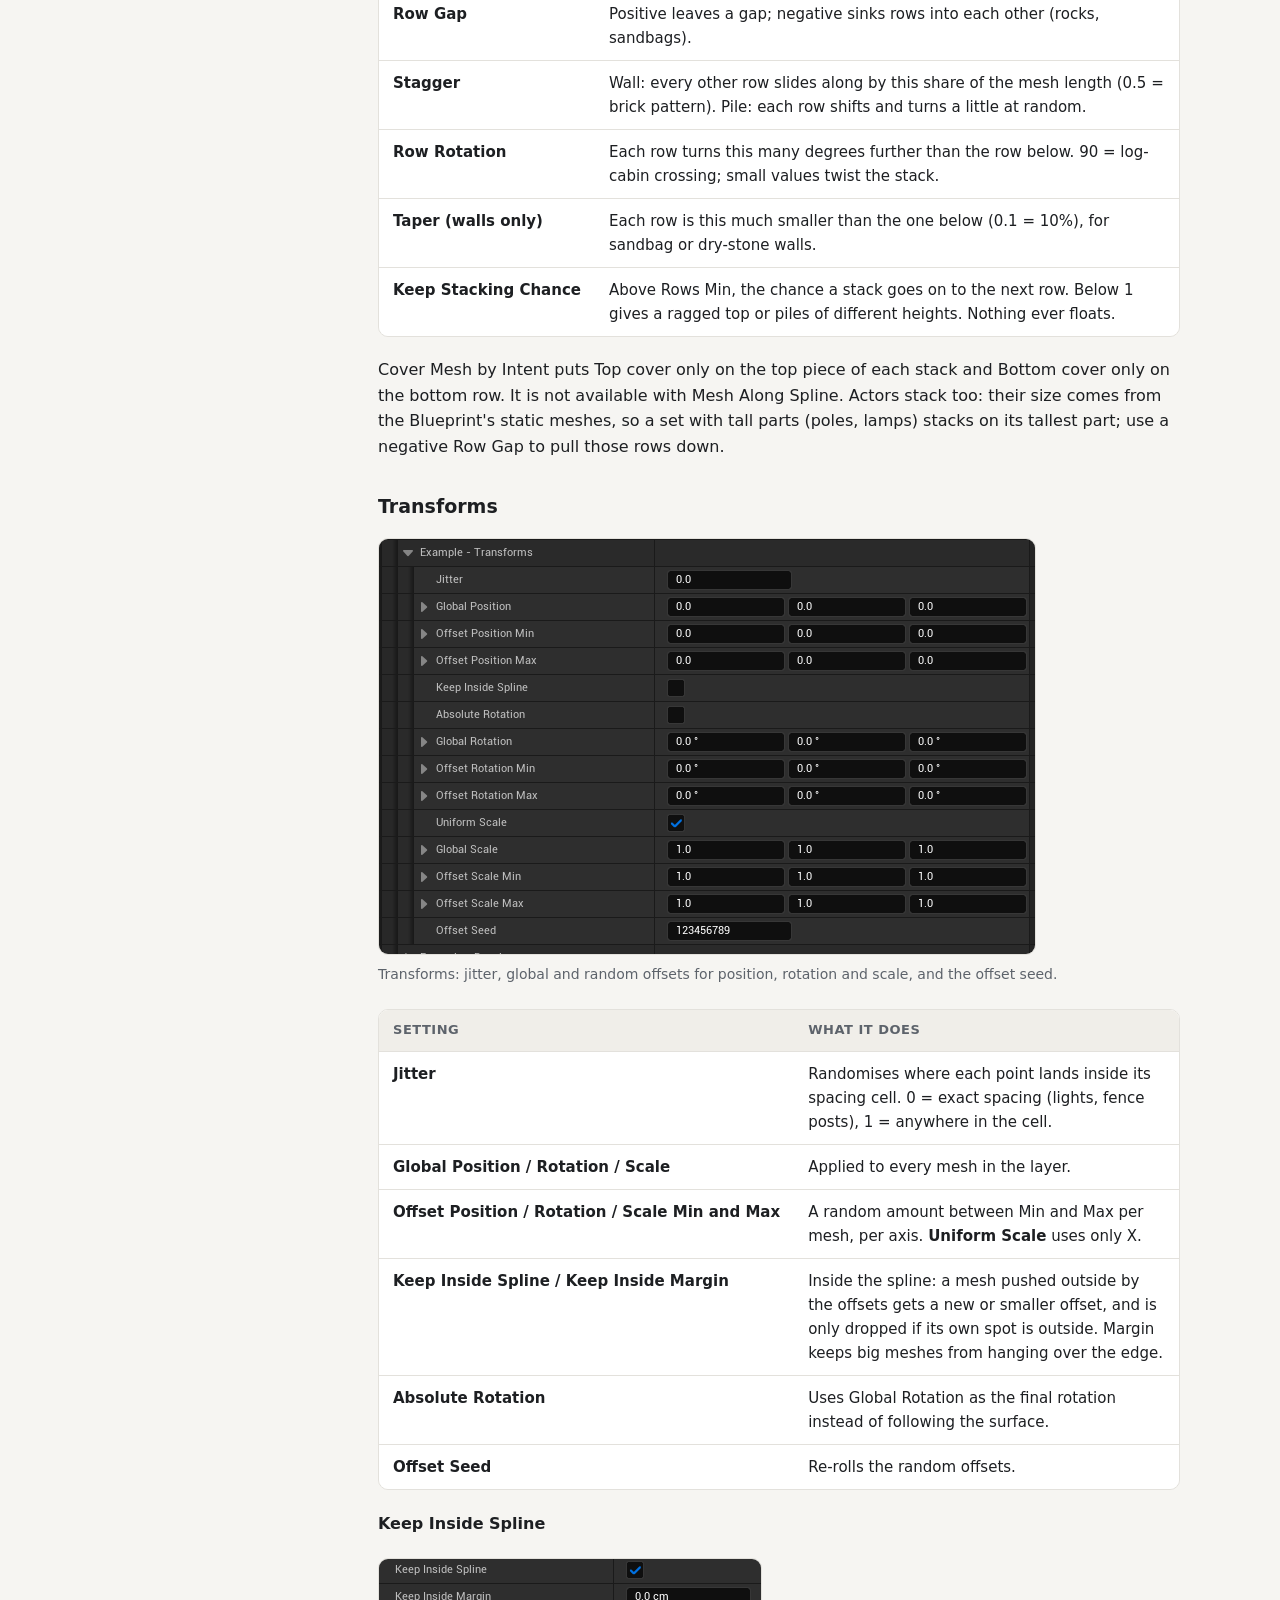
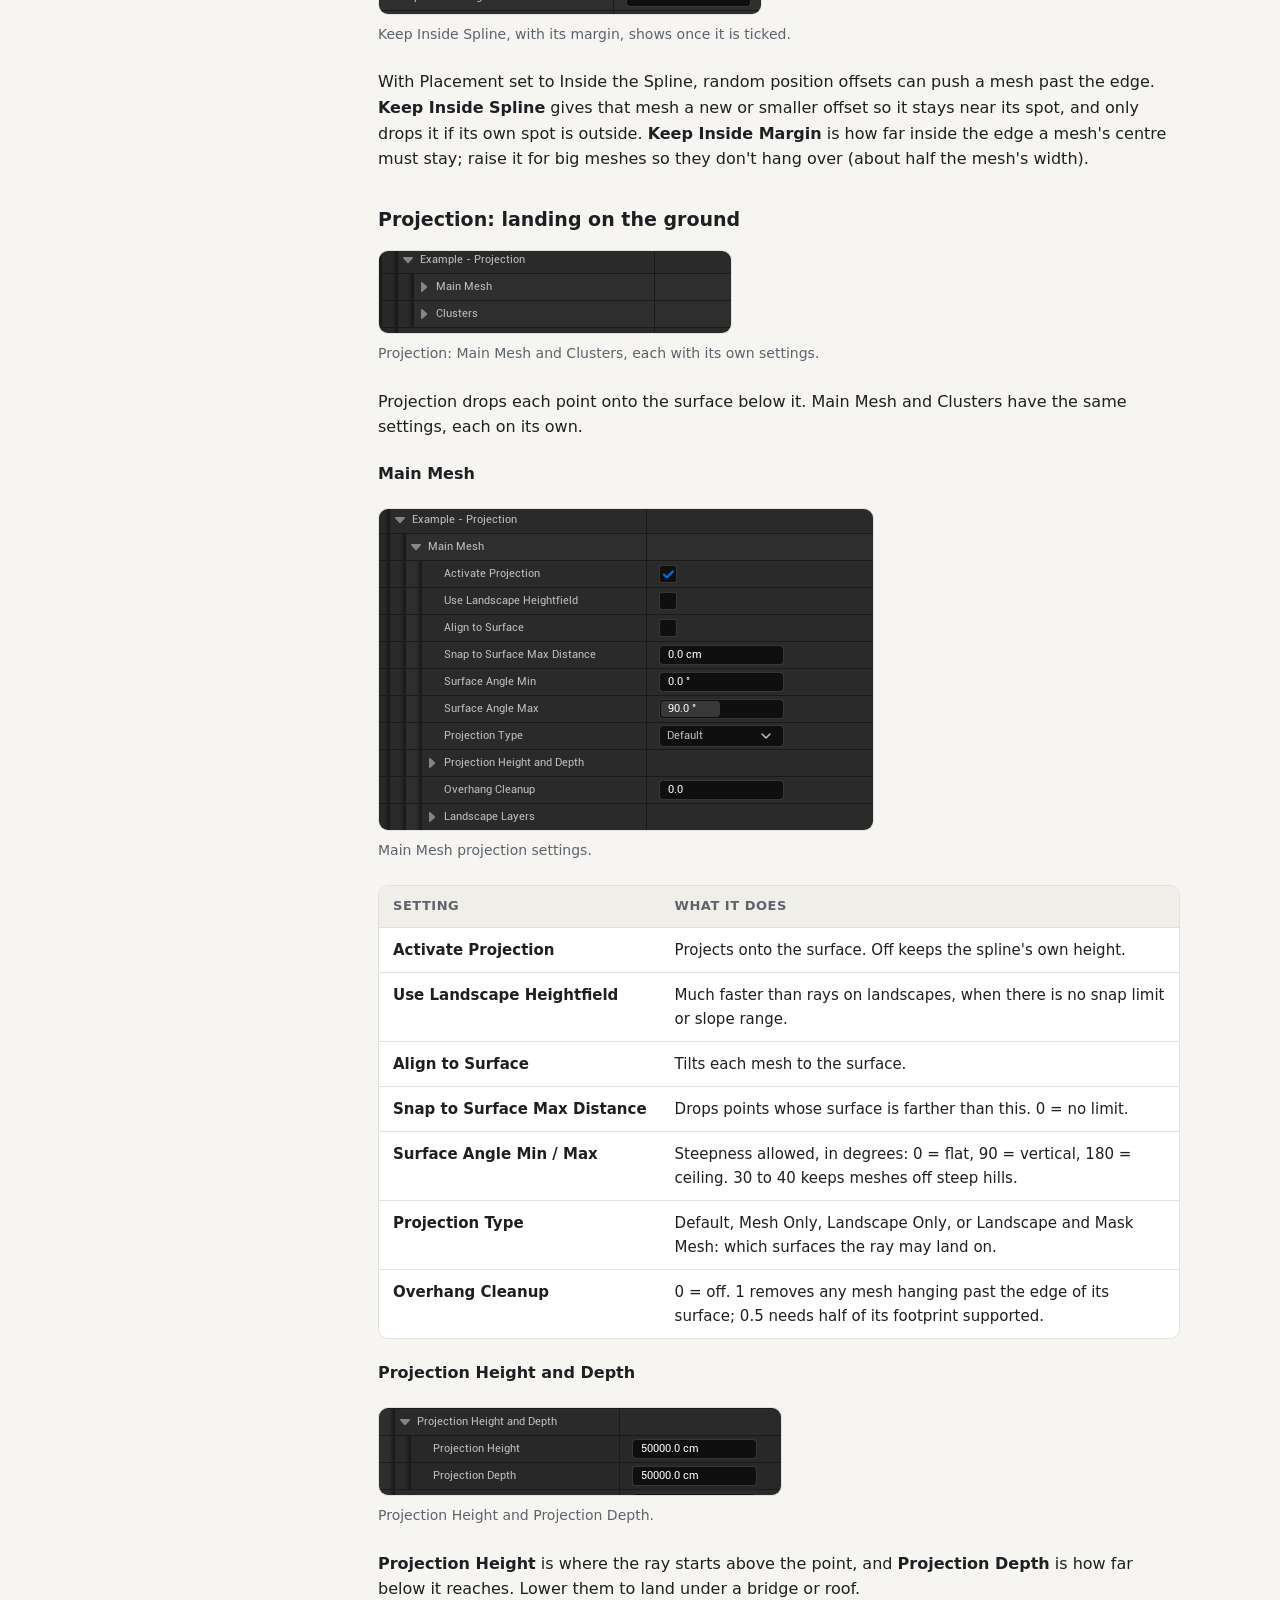
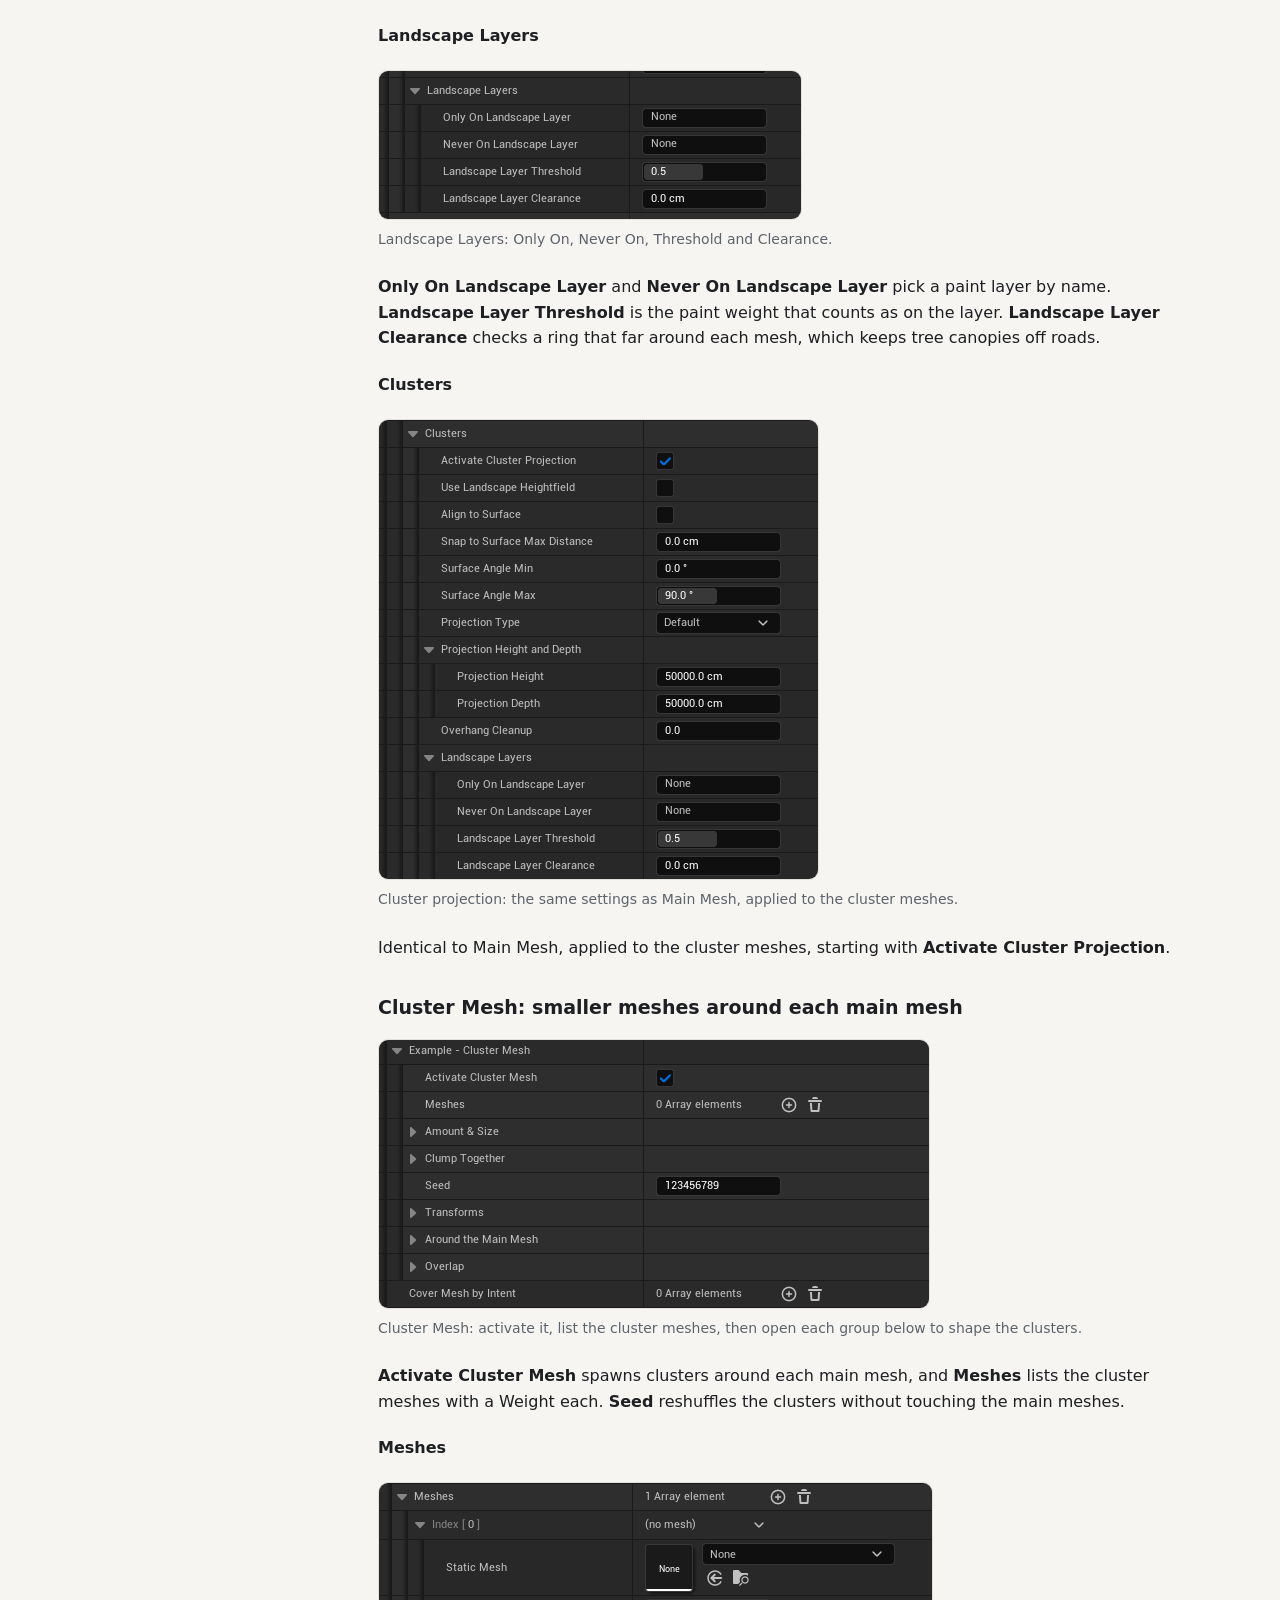
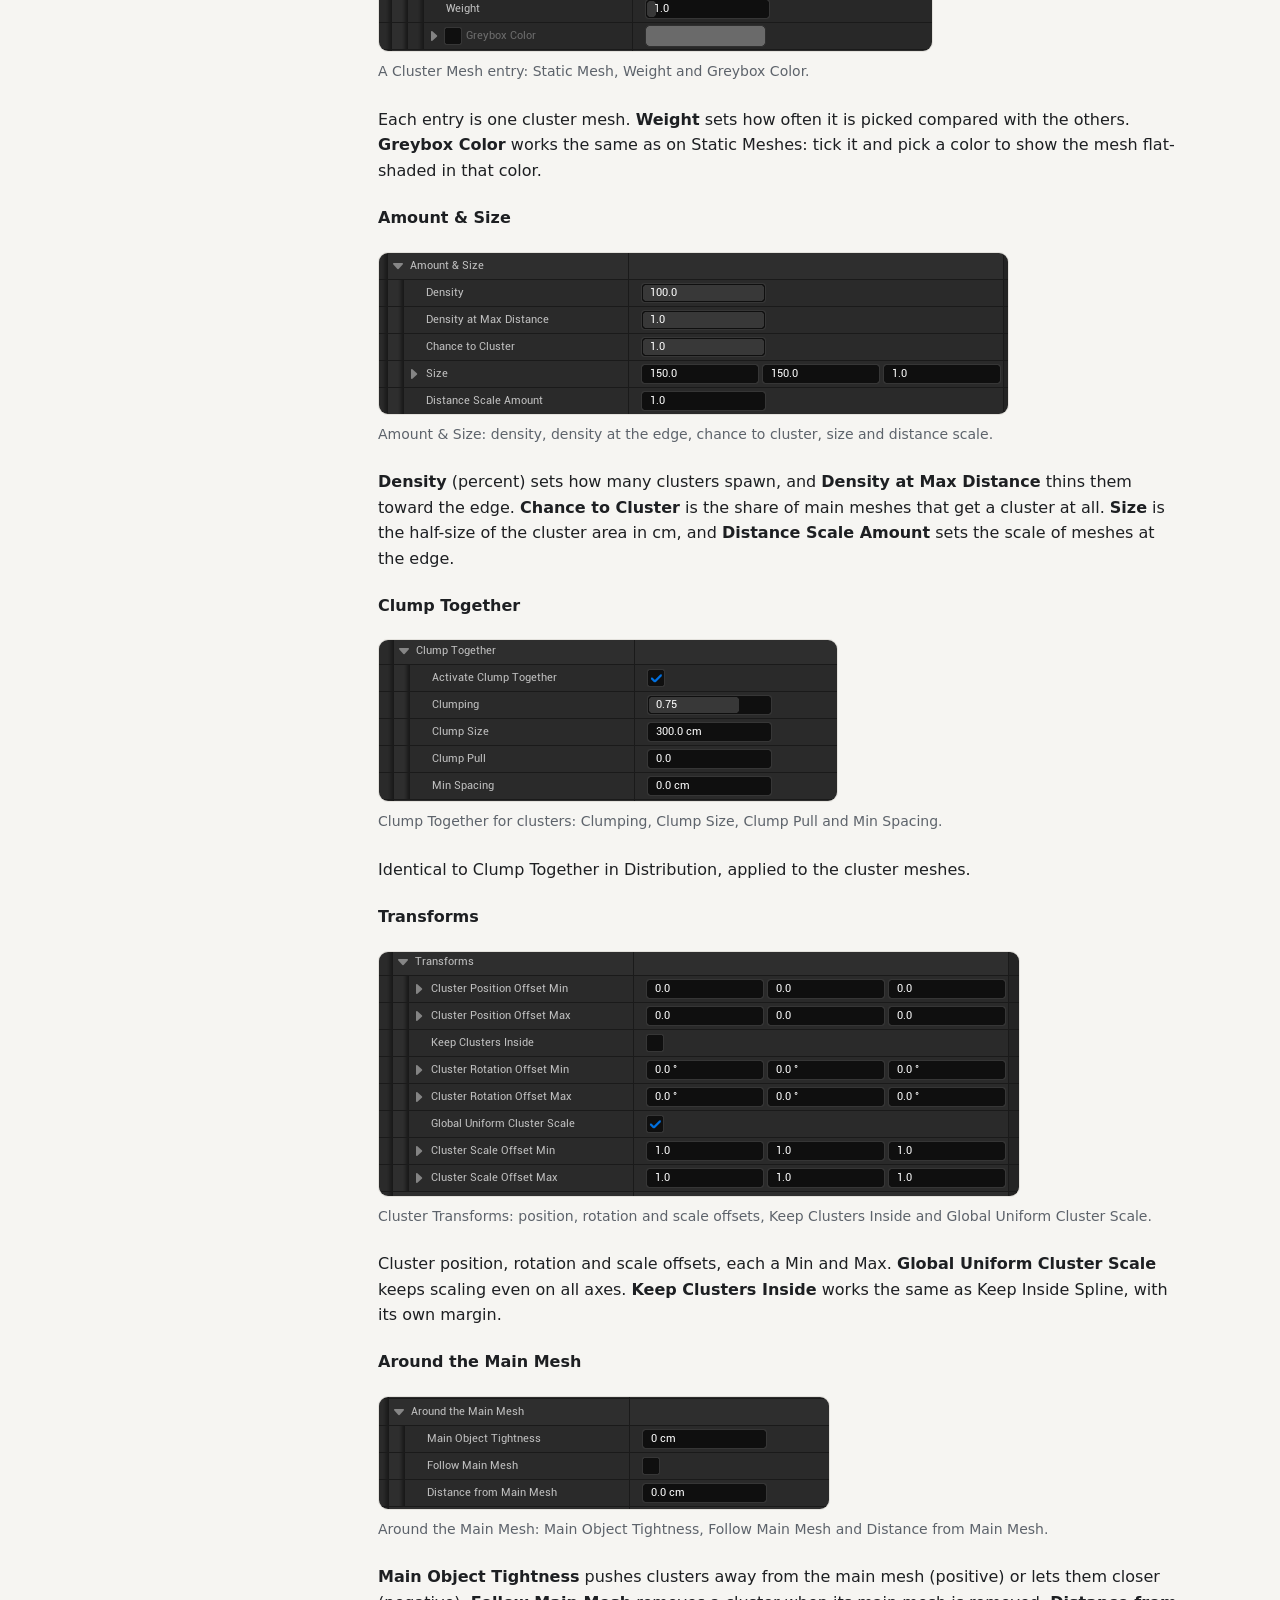
==== commit 95594e3a: "Guide screenshot: PCG Controllers Co-Authored-By: Claude Opus 5.5 (1M context) <noreply@anthropic.co" ====
--- a/docs/guide.html
+++ b/docs/guide.html
@@ -30,6 +30,9 @@
 <h4 id="seed">Seed</h4>
 <figure><img src="images/seed.png" alt="Seed: Randomize Global Seed and the Global Seed value." loading="lazy"><figcaption>Seed: Randomize Global Seed and the Global Seed value.</figcaption></figure>
 <p><strong>Global Seed</strong> offsets every random choice in the tool, on top of each layer's own seeds. <strong>Randomize Global Seed</strong> picks a new value and regenerates, a quick way to try a fresh variation of the whole tool. Type an earlier number back in to return to a result you liked.</p>
+<h4 id="pcg-controllers">PCG Controllers</h4>
+<figure><img src="images/pcg-controllers.png" alt="PCG Controllers: Convert to Mesh, Disable PCG, Enable PCG and Refresh." loading="lazy"><figcaption>PCG Controllers: Convert to Mesh, Disable PCG, Enable PCG and Refresh.</figcaption></figure>
+<p><strong>Convert to Mesh</strong> bakes the spawned meshes into a new plain actor where they are, and switches the tool's PCG off so nothing spawns twice. <strong>Disable PCG</strong> removes the spawned meshes and stops regenerating; <strong>Enable PCG</strong> switches it back on and regenerates. <strong>Refresh</strong> rebuilds the layers and regenerates, which you need after editing a preset asset, or on the Mesh Cover tool after moving the meshes it covers.</p>
 <h2 id="spline-tool">Spline tool</h2>
 <p>The Spline tool places meshes along a spline or fills the area inside a closed spline. Each layer runs through the sections below, top to bottom.</p>
 <h3 id="default-controls">Default controls</h3>
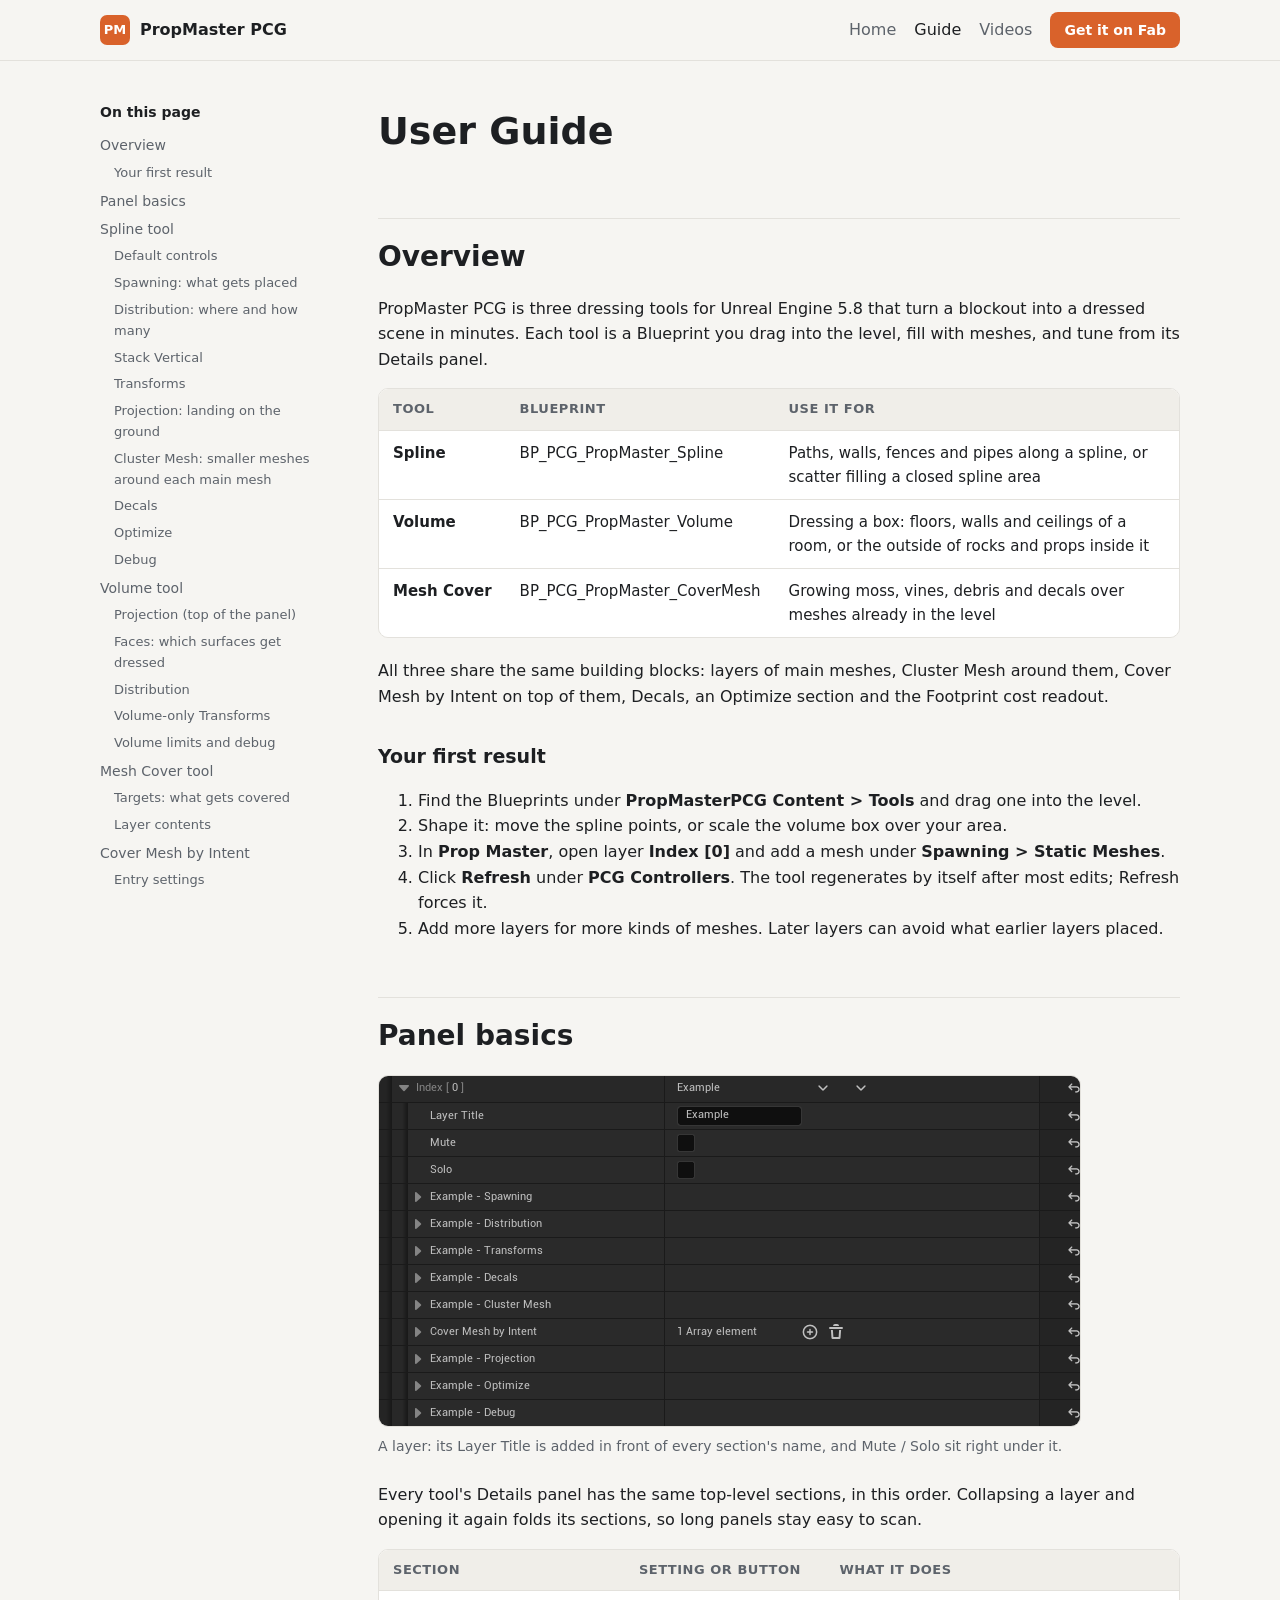
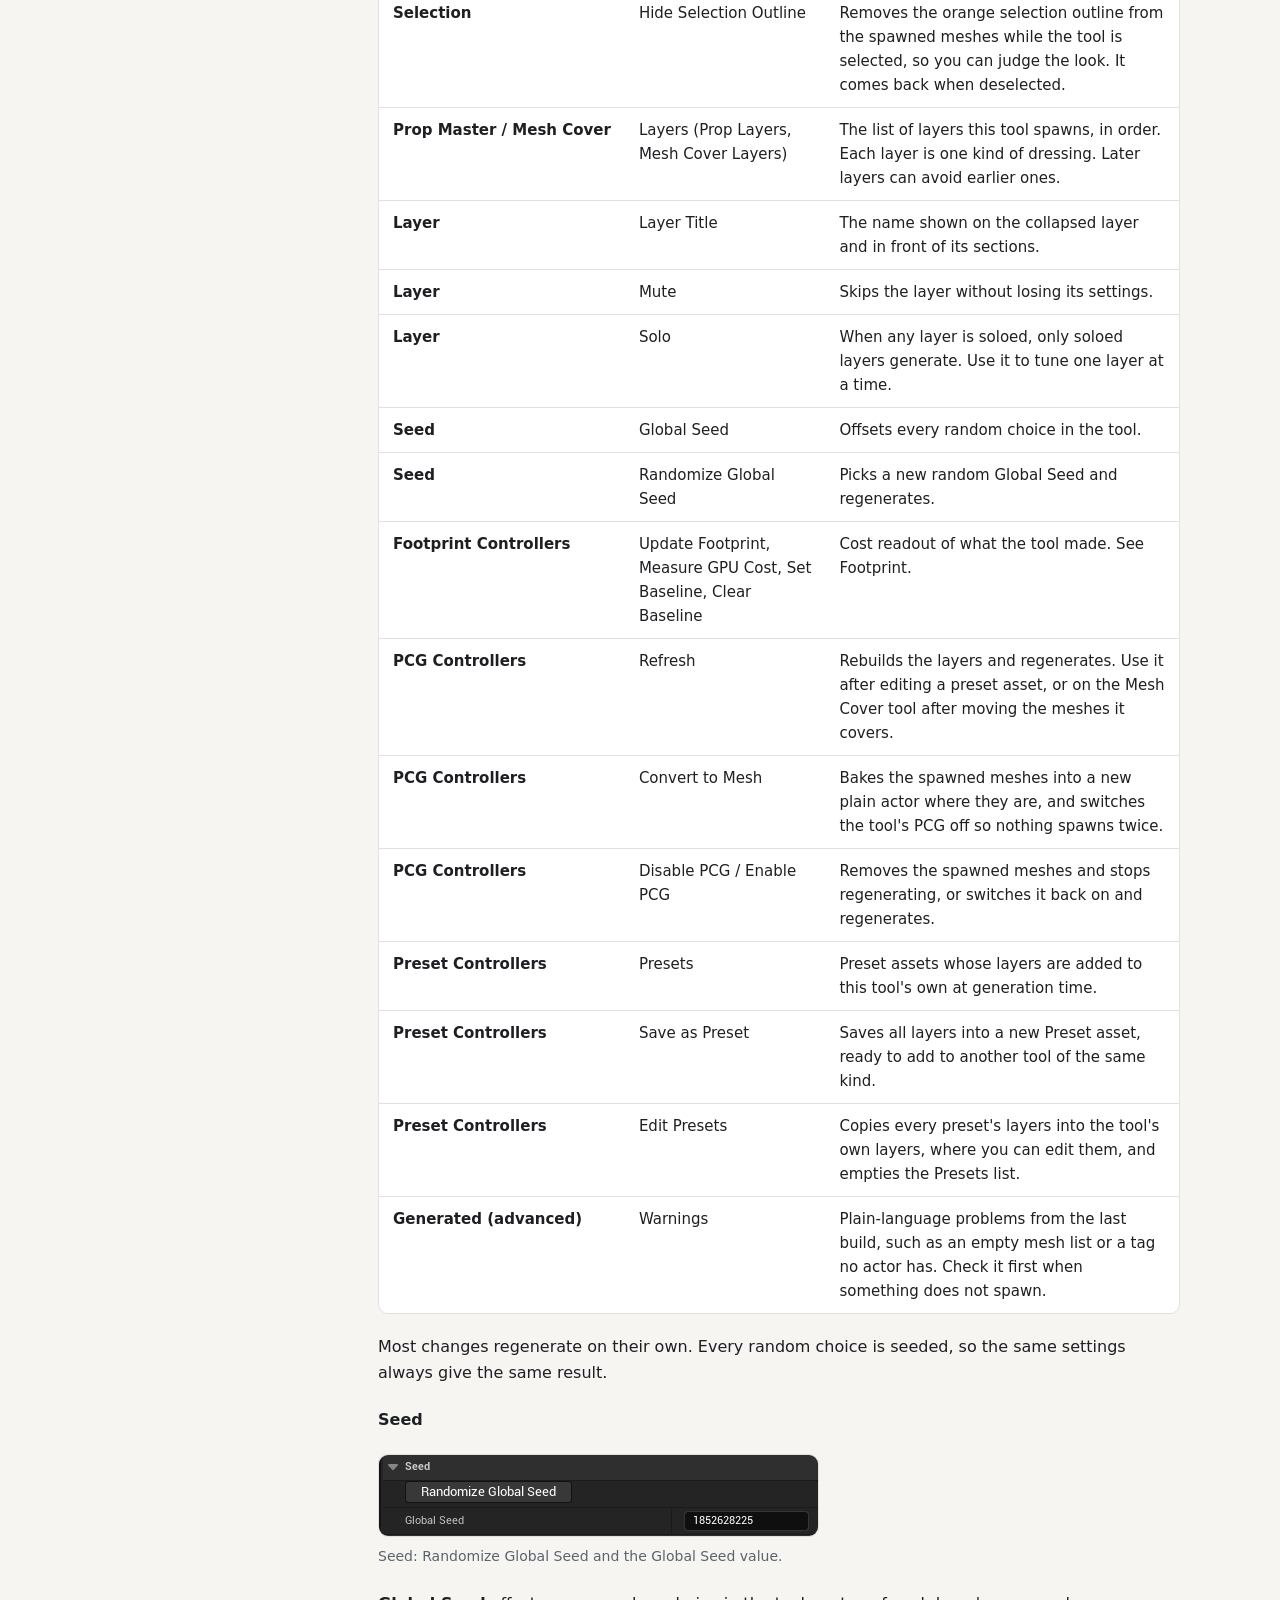
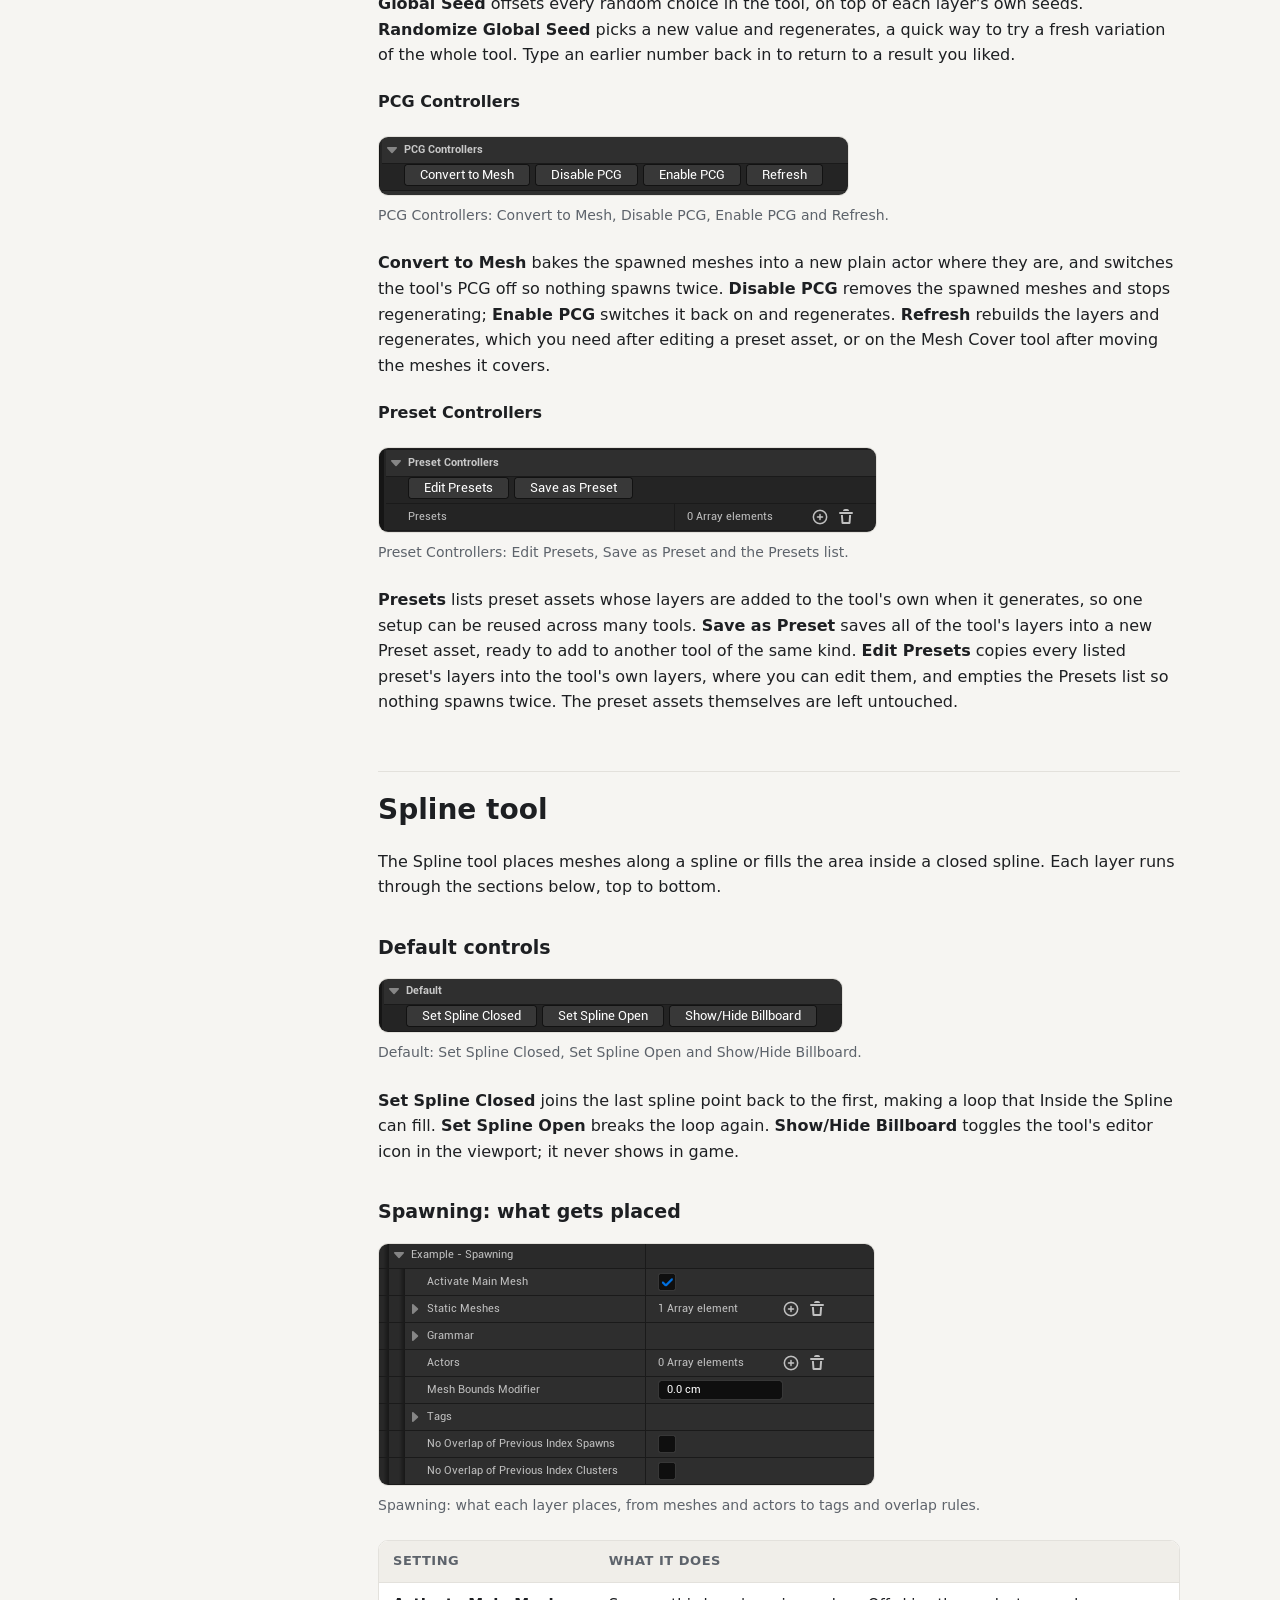
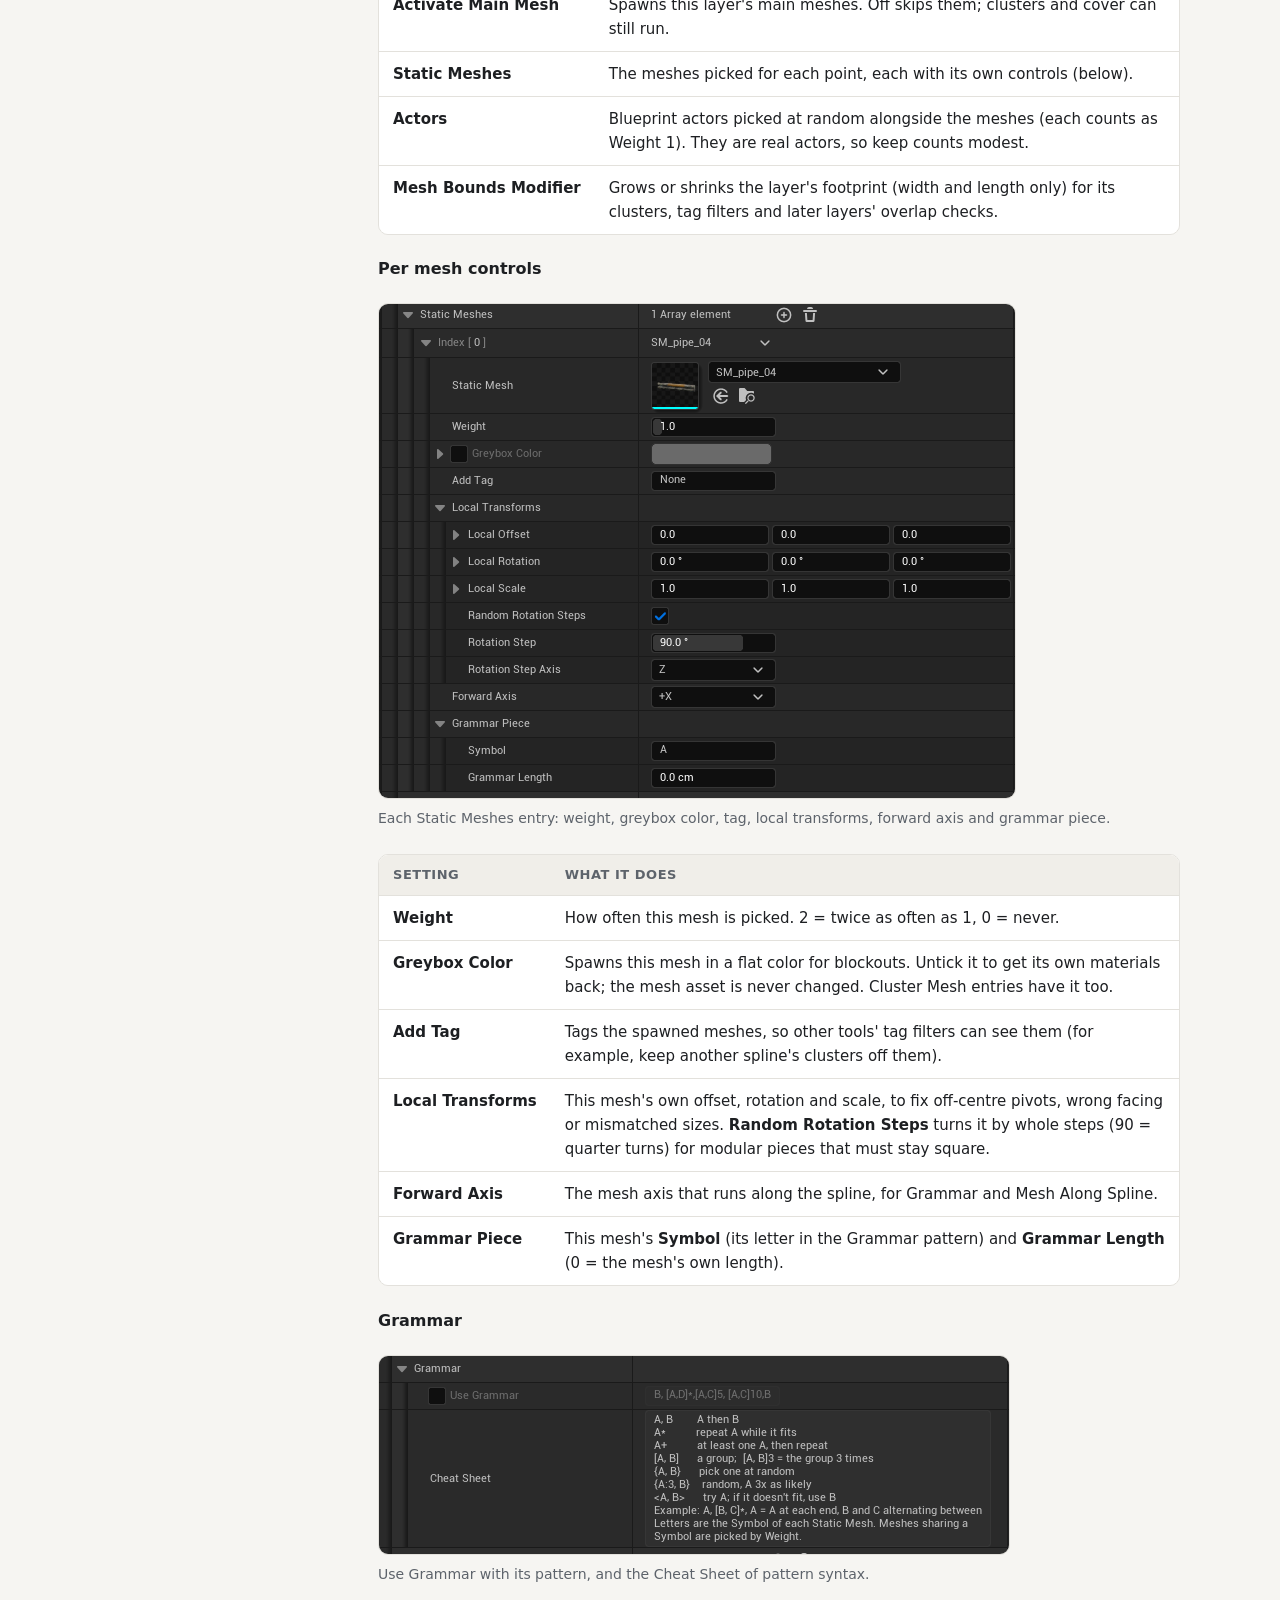
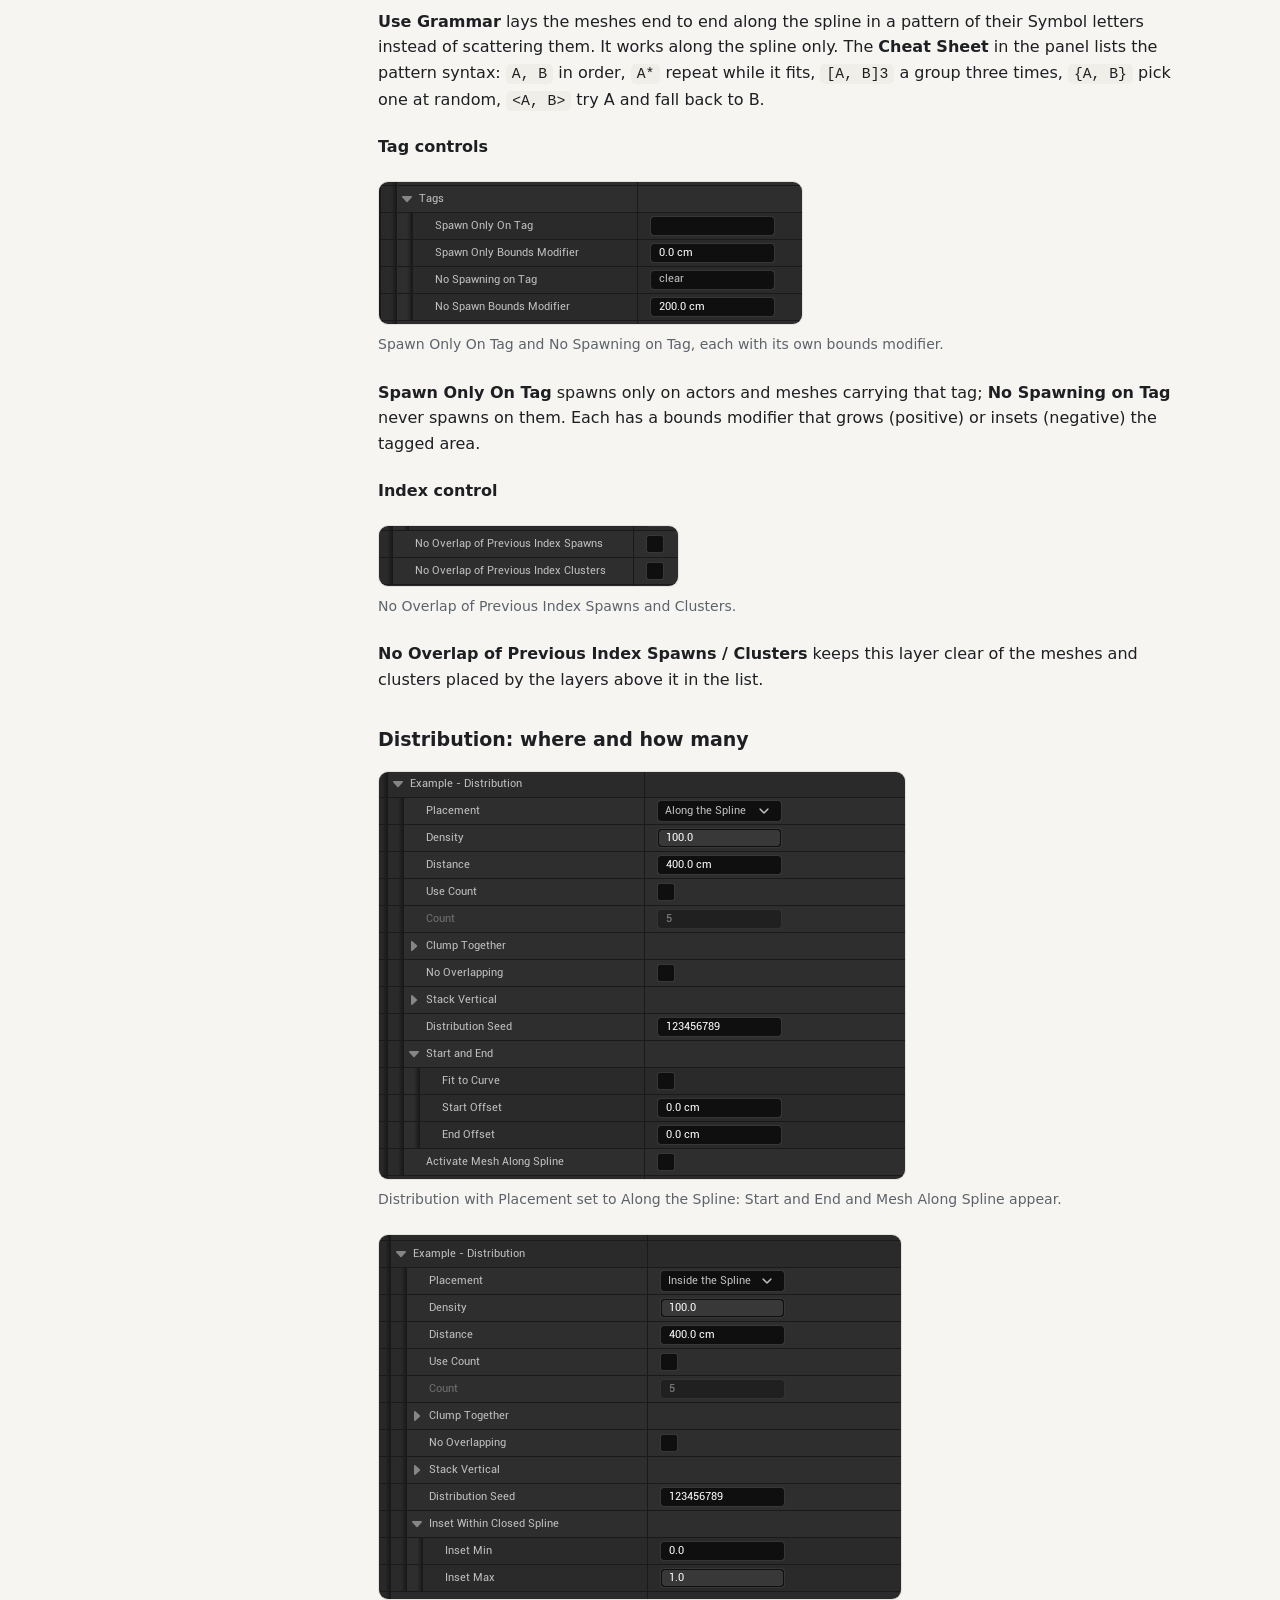
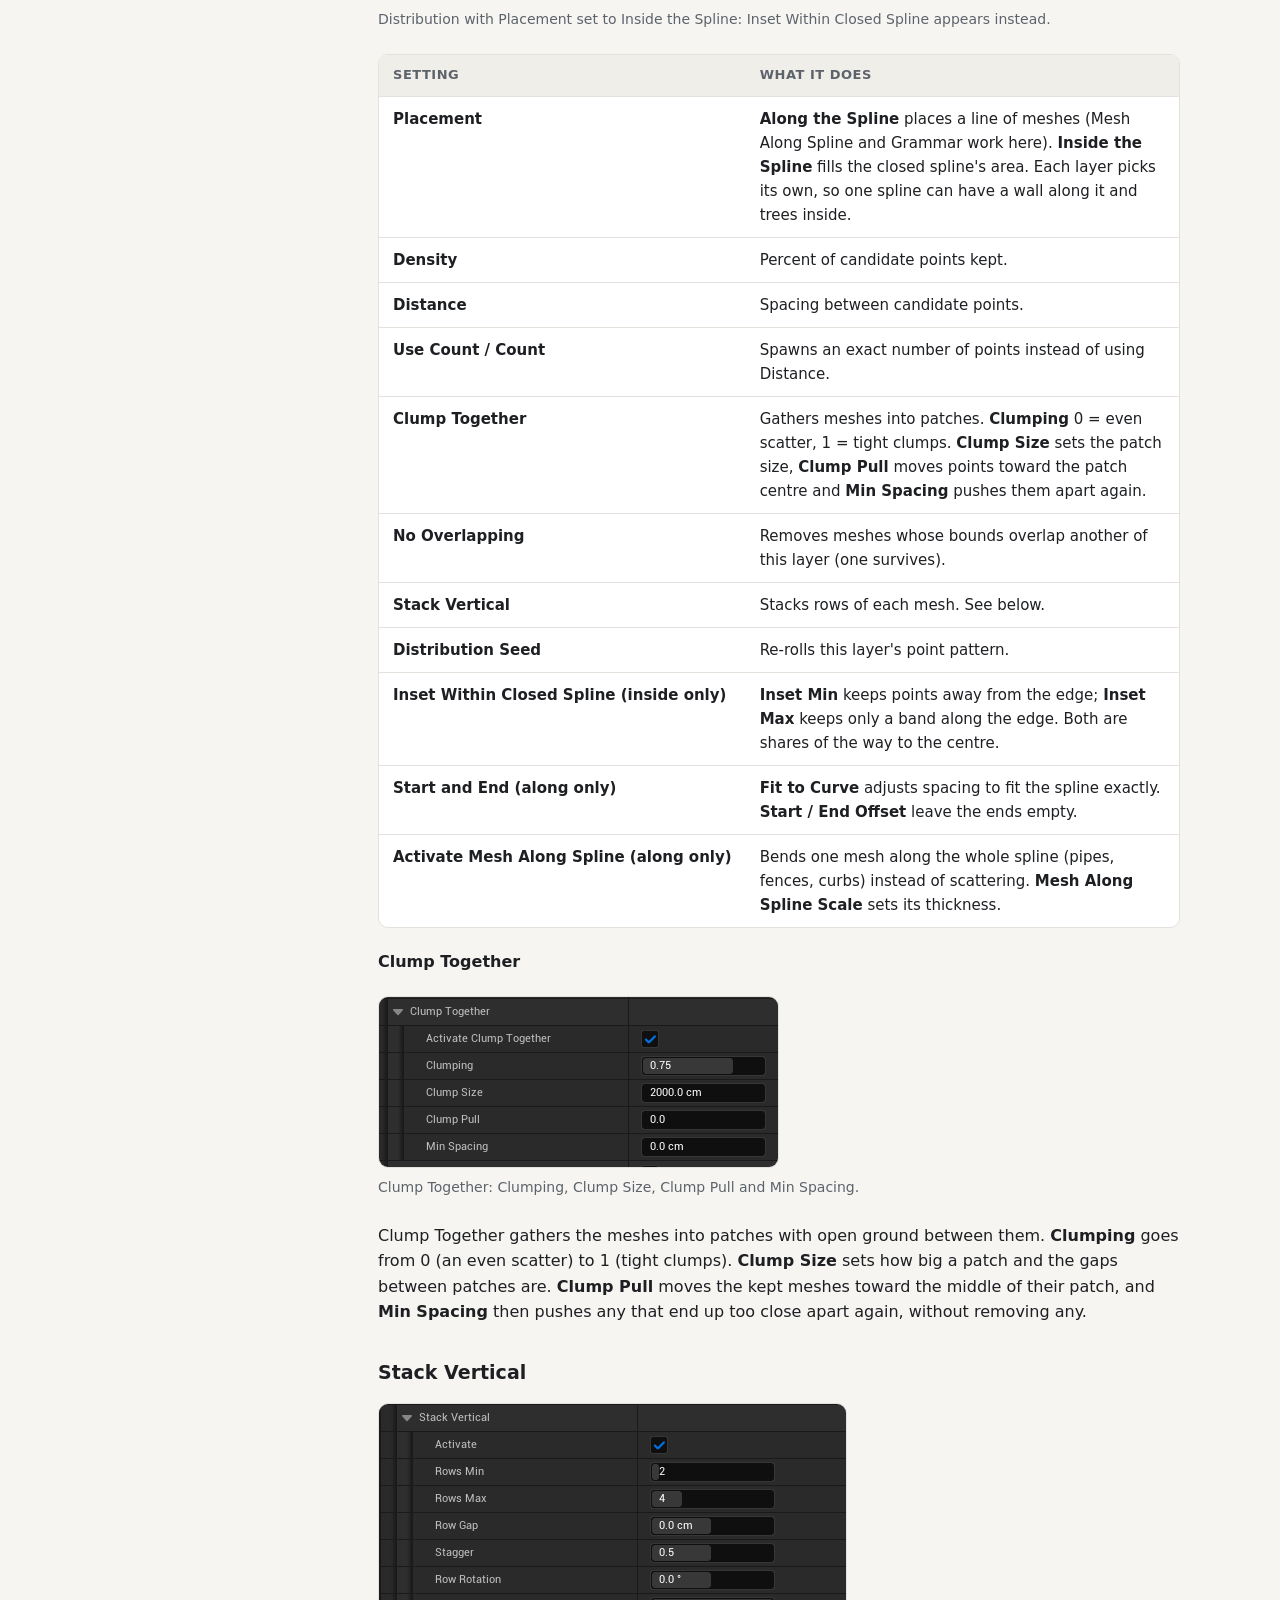
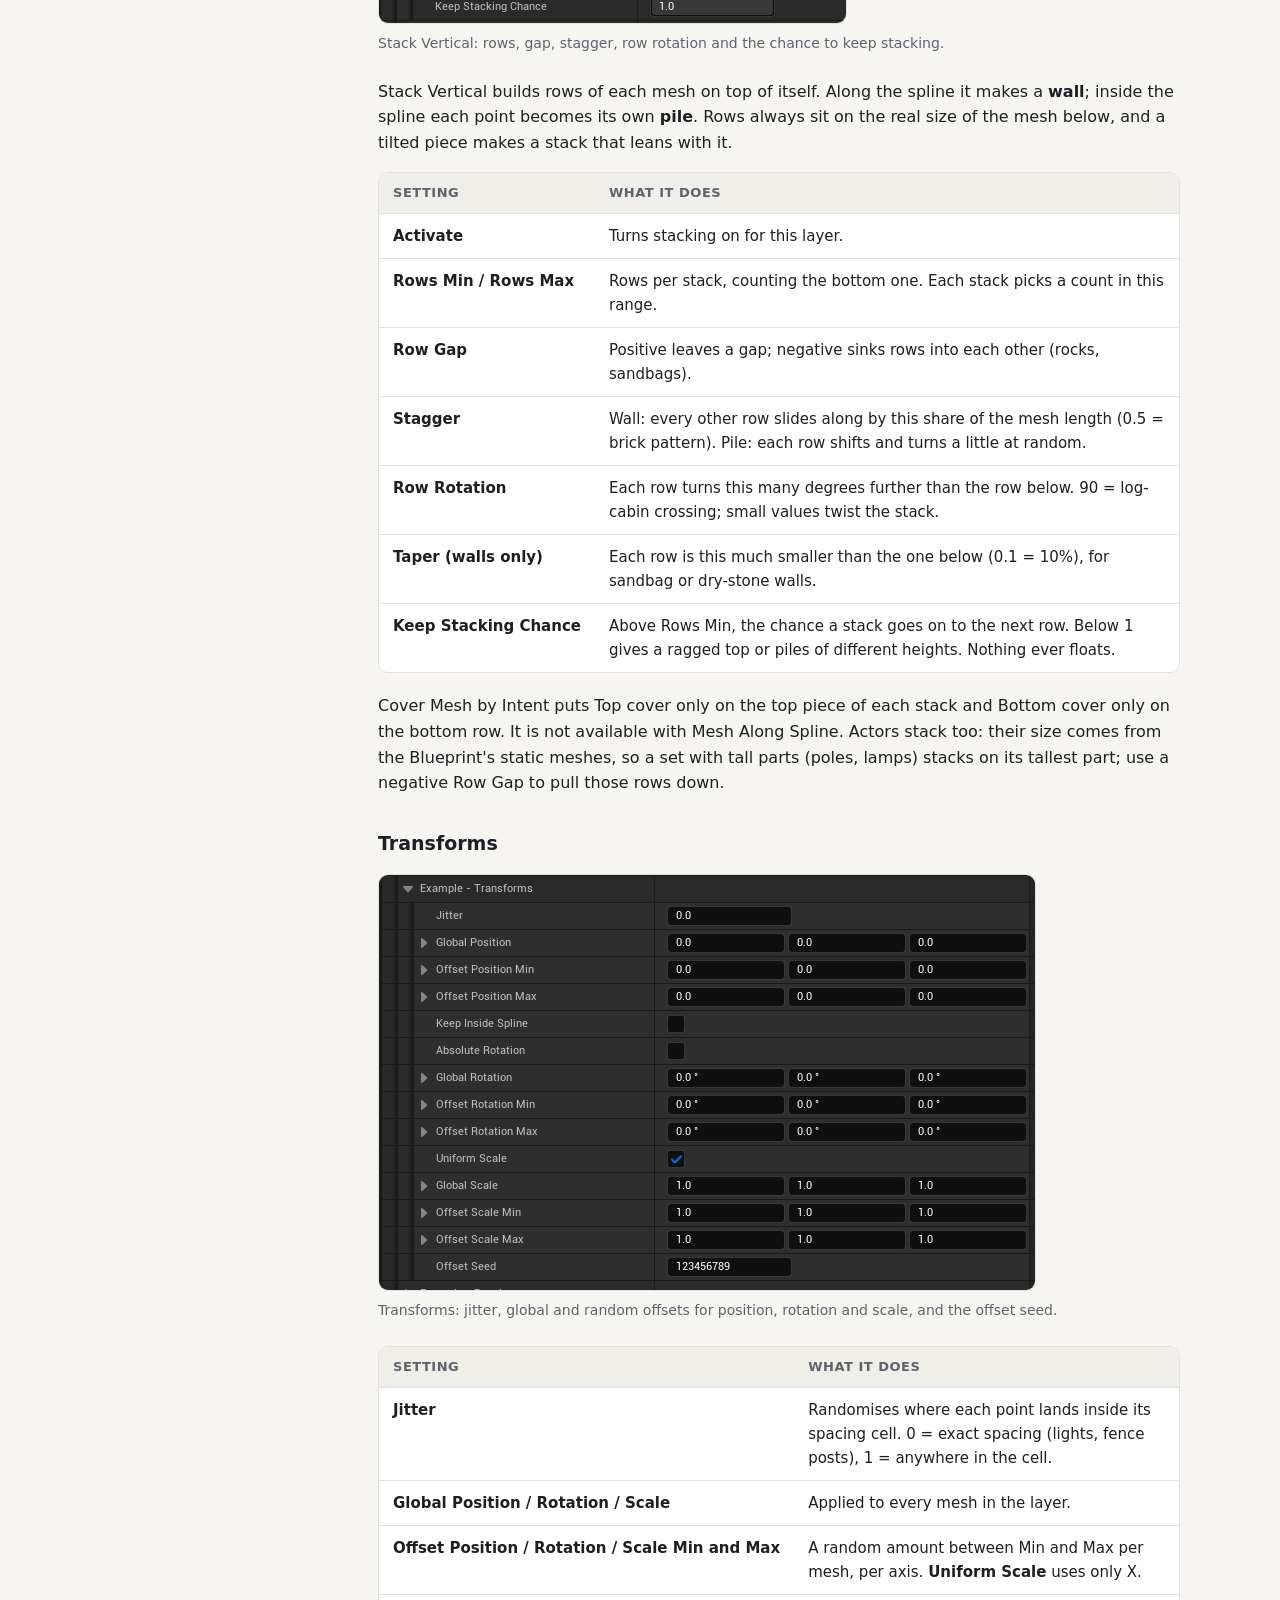
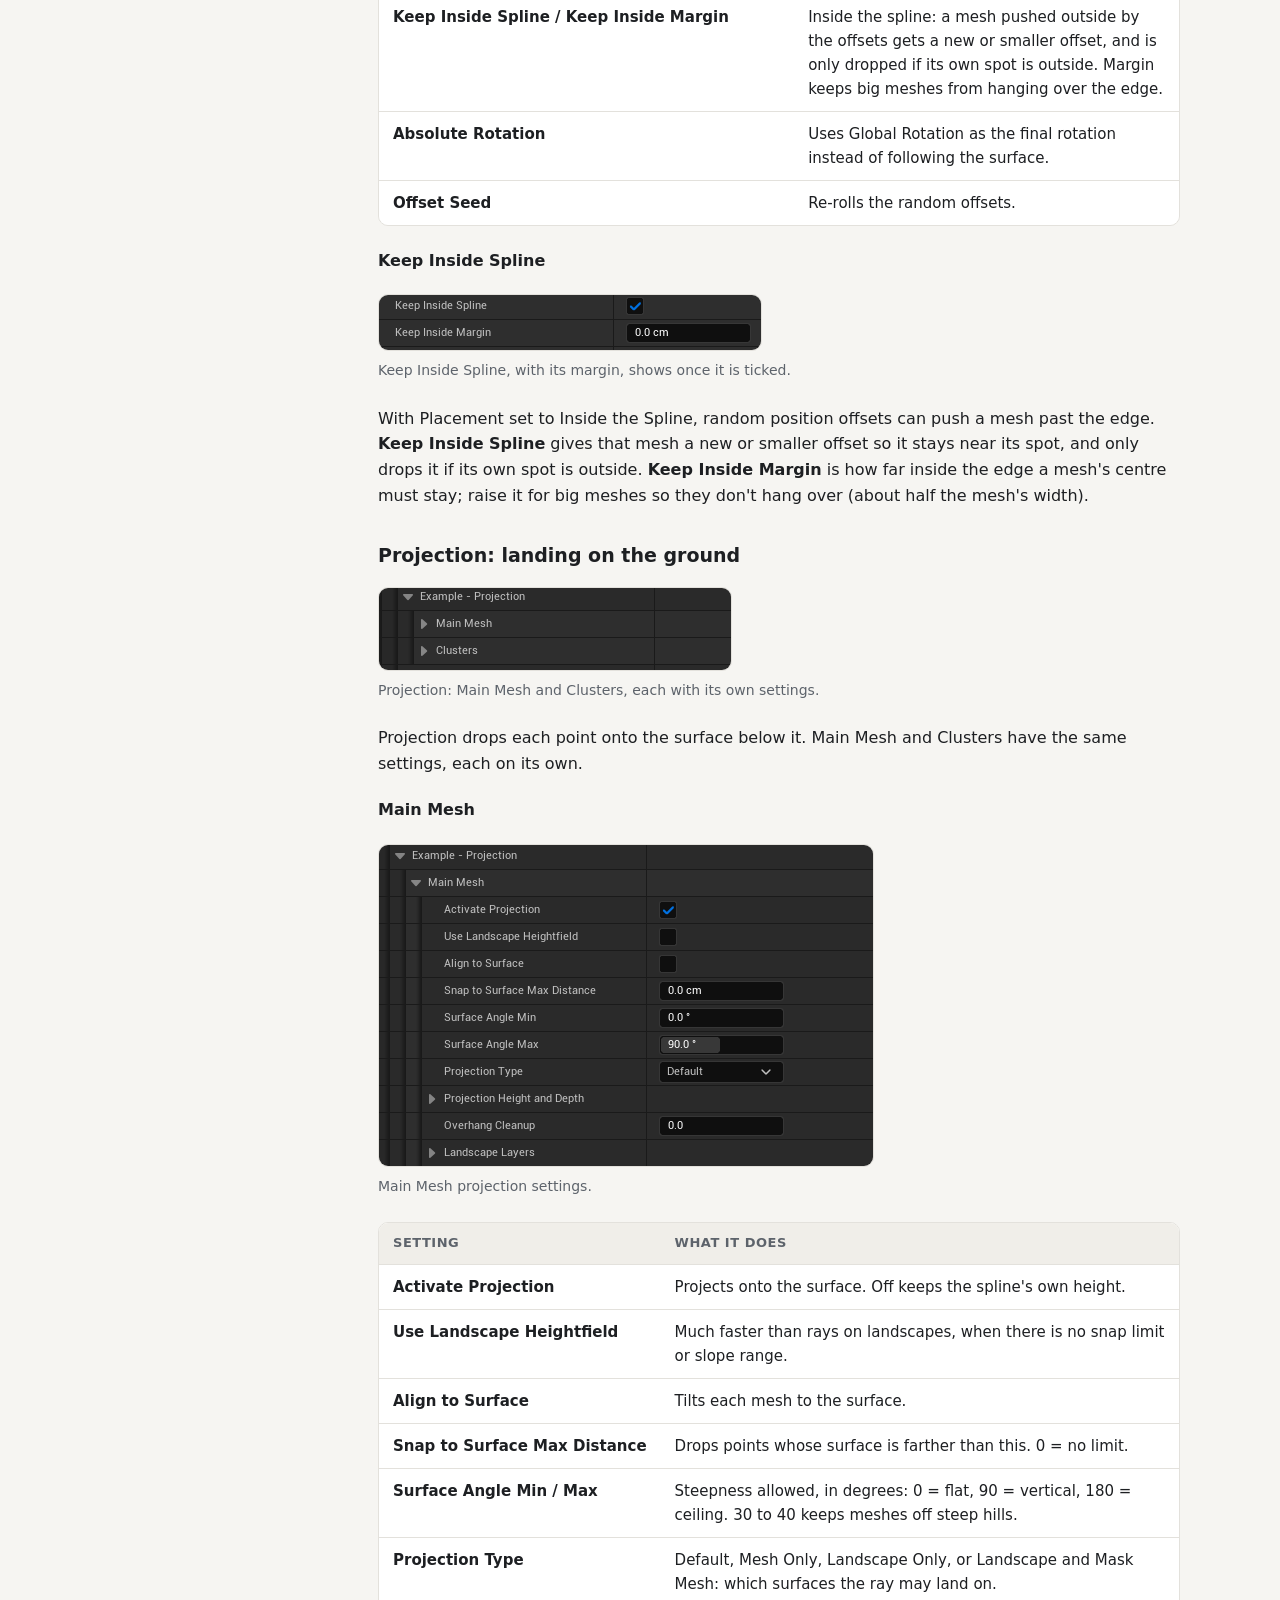
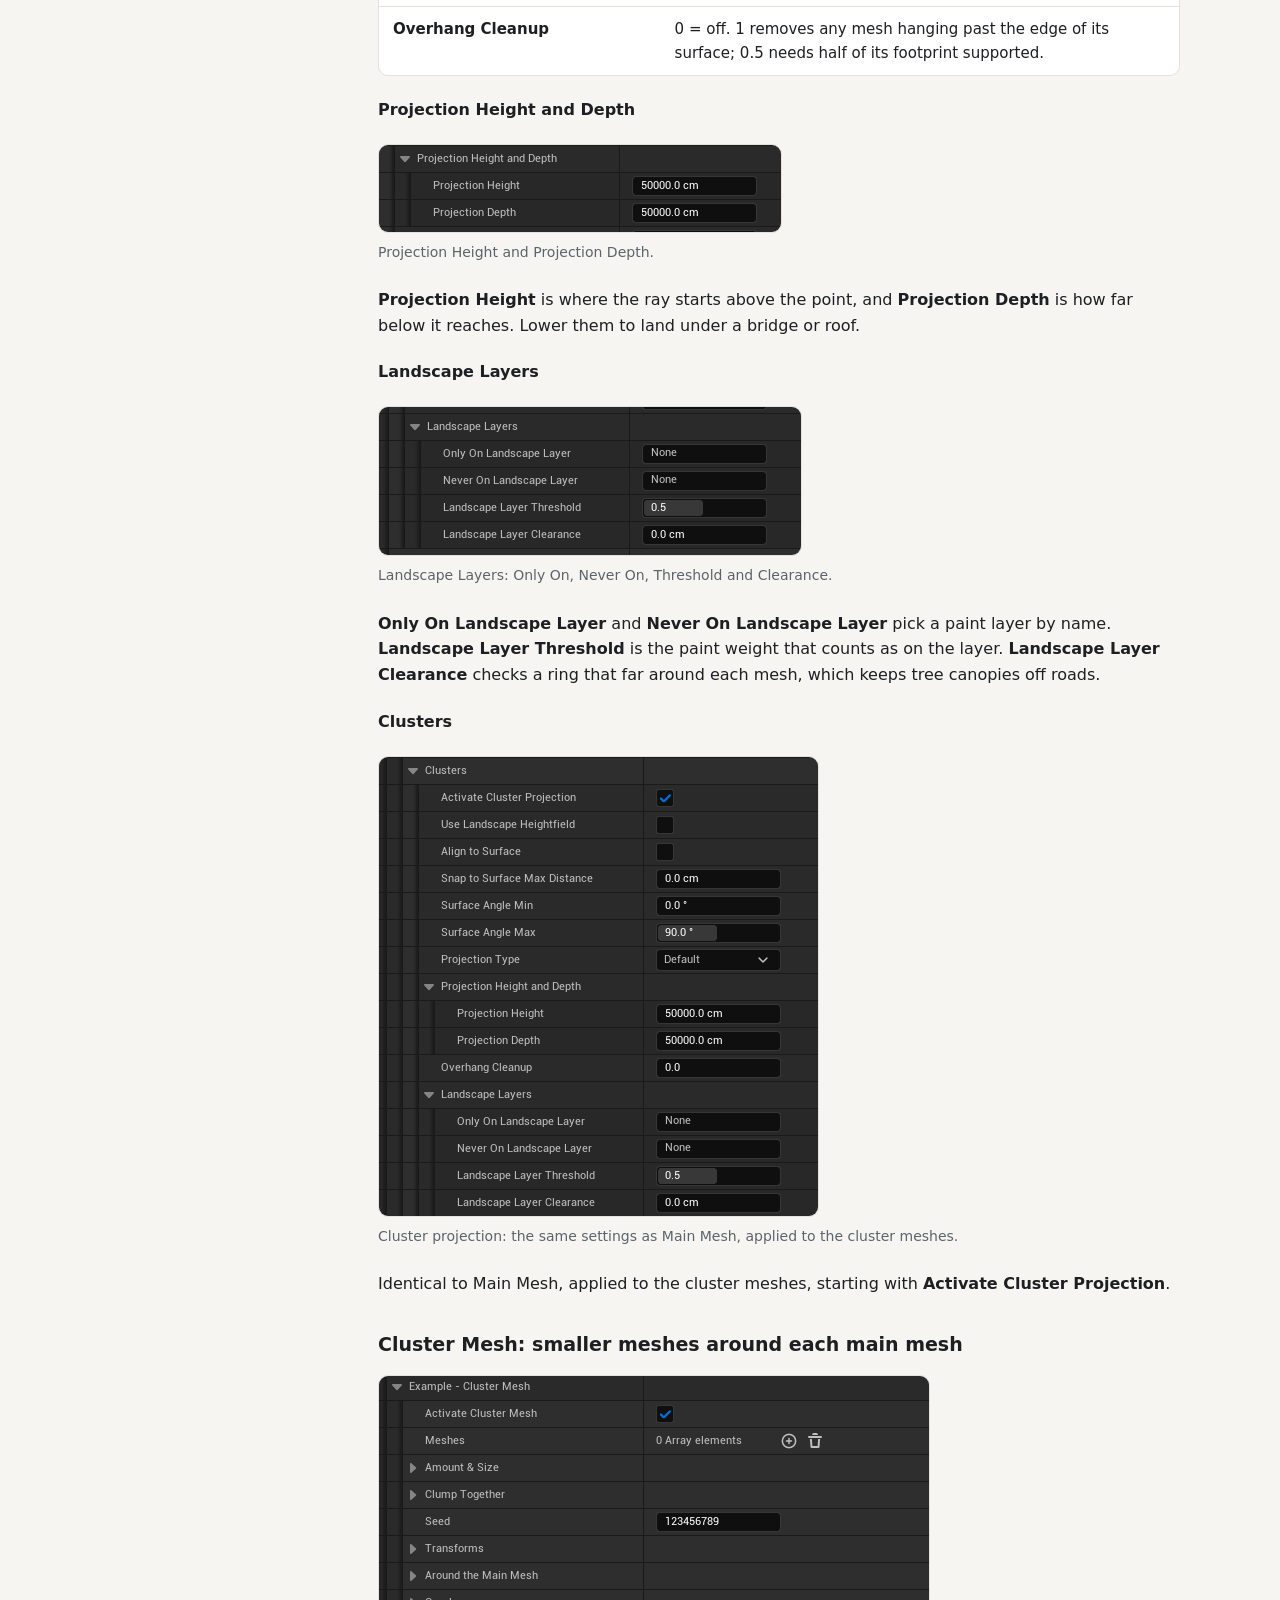
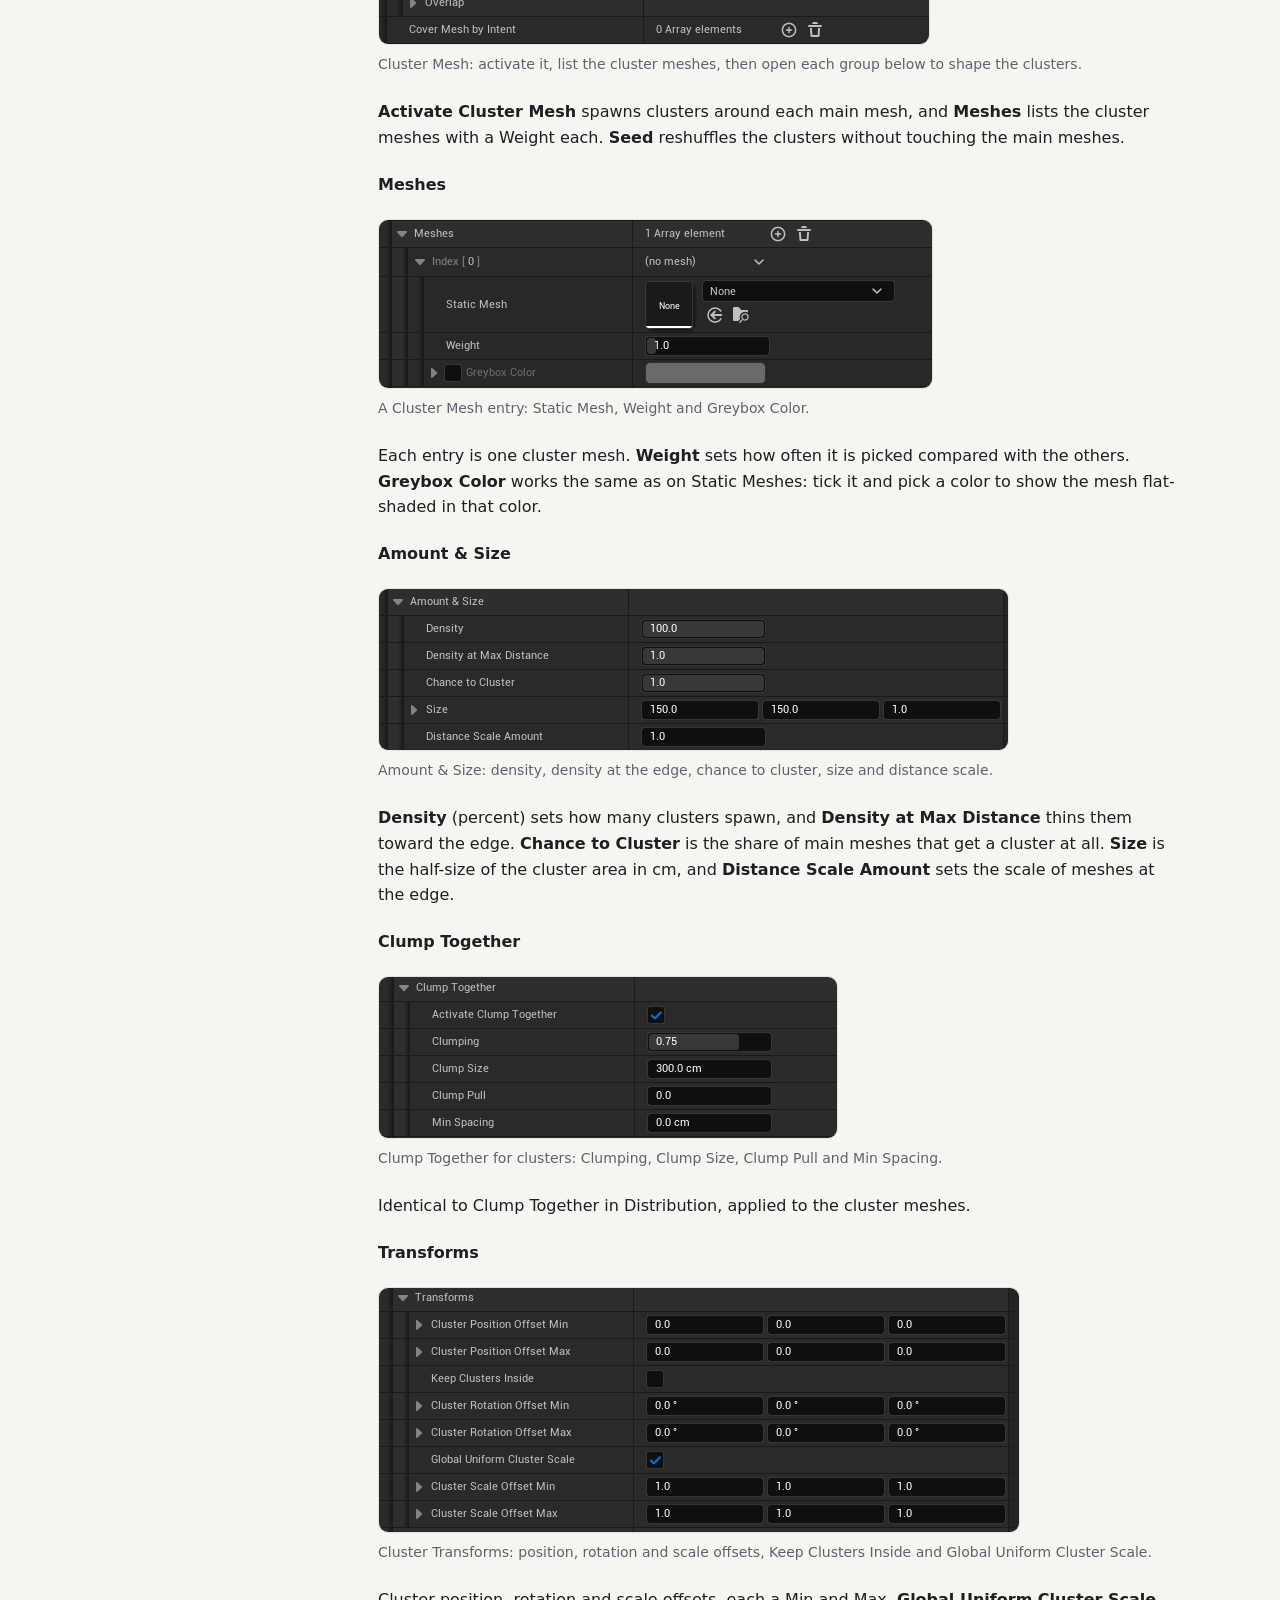
==== commit fe6c30f9: "Guide screenshot: Preset Controllers Co-Authored-By: Claude Opus 5.5 (1M context) <noreply@anthropic" ====
--- a/docs/guide.html
+++ b/docs/guide.html
@@ -33,6 +33,9 @@
 <h4 id="pcg-controllers">PCG Controllers</h4>
 <figure><img src="images/pcg-controllers.png" alt="PCG Controllers: Convert to Mesh, Disable PCG, Enable PCG and Refresh." loading="lazy"><figcaption>PCG Controllers: Convert to Mesh, Disable PCG, Enable PCG and Refresh.</figcaption></figure>
 <p><strong>Convert to Mesh</strong> bakes the spawned meshes into a new plain actor where they are, and switches the tool's PCG off so nothing spawns twice. <strong>Disable PCG</strong> removes the spawned meshes and stops regenerating; <strong>Enable PCG</strong> switches it back on and regenerates. <strong>Refresh</strong> rebuilds the layers and regenerates, which you need after editing a preset asset, or on the Mesh Cover tool after moving the meshes it covers.</p>
+<h4 id="preset-controllers">Preset Controllers</h4>
+<figure><img src="images/preset-controllers.png" alt="Preset Controllers: Edit Presets, Save as Preset and the Presets list." loading="lazy"><figcaption>Preset Controllers: Edit Presets, Save as Preset and the Presets list.</figcaption></figure>
+<p><strong>Presets</strong> lists preset assets whose layers are added to the tool's own when it generates, so one setup can be reused across many tools. <strong>Save as Preset</strong> saves all of the tool's layers into a new Preset asset, ready to add to another tool of the same kind. <strong>Edit Presets</strong> copies every listed preset's layers into the tool's own layers, where you can edit them, and empties the Presets list so nothing spawns twice. The preset assets themselves are left untouched.</p>
 <h2 id="spline-tool">Spline tool</h2>
 <p>The Spline tool places meshes along a spline or fills the area inside a closed spline. Each layer runs through the sections below, top to bottom.</p>
 <h3 id="default-controls">Default controls</h3>
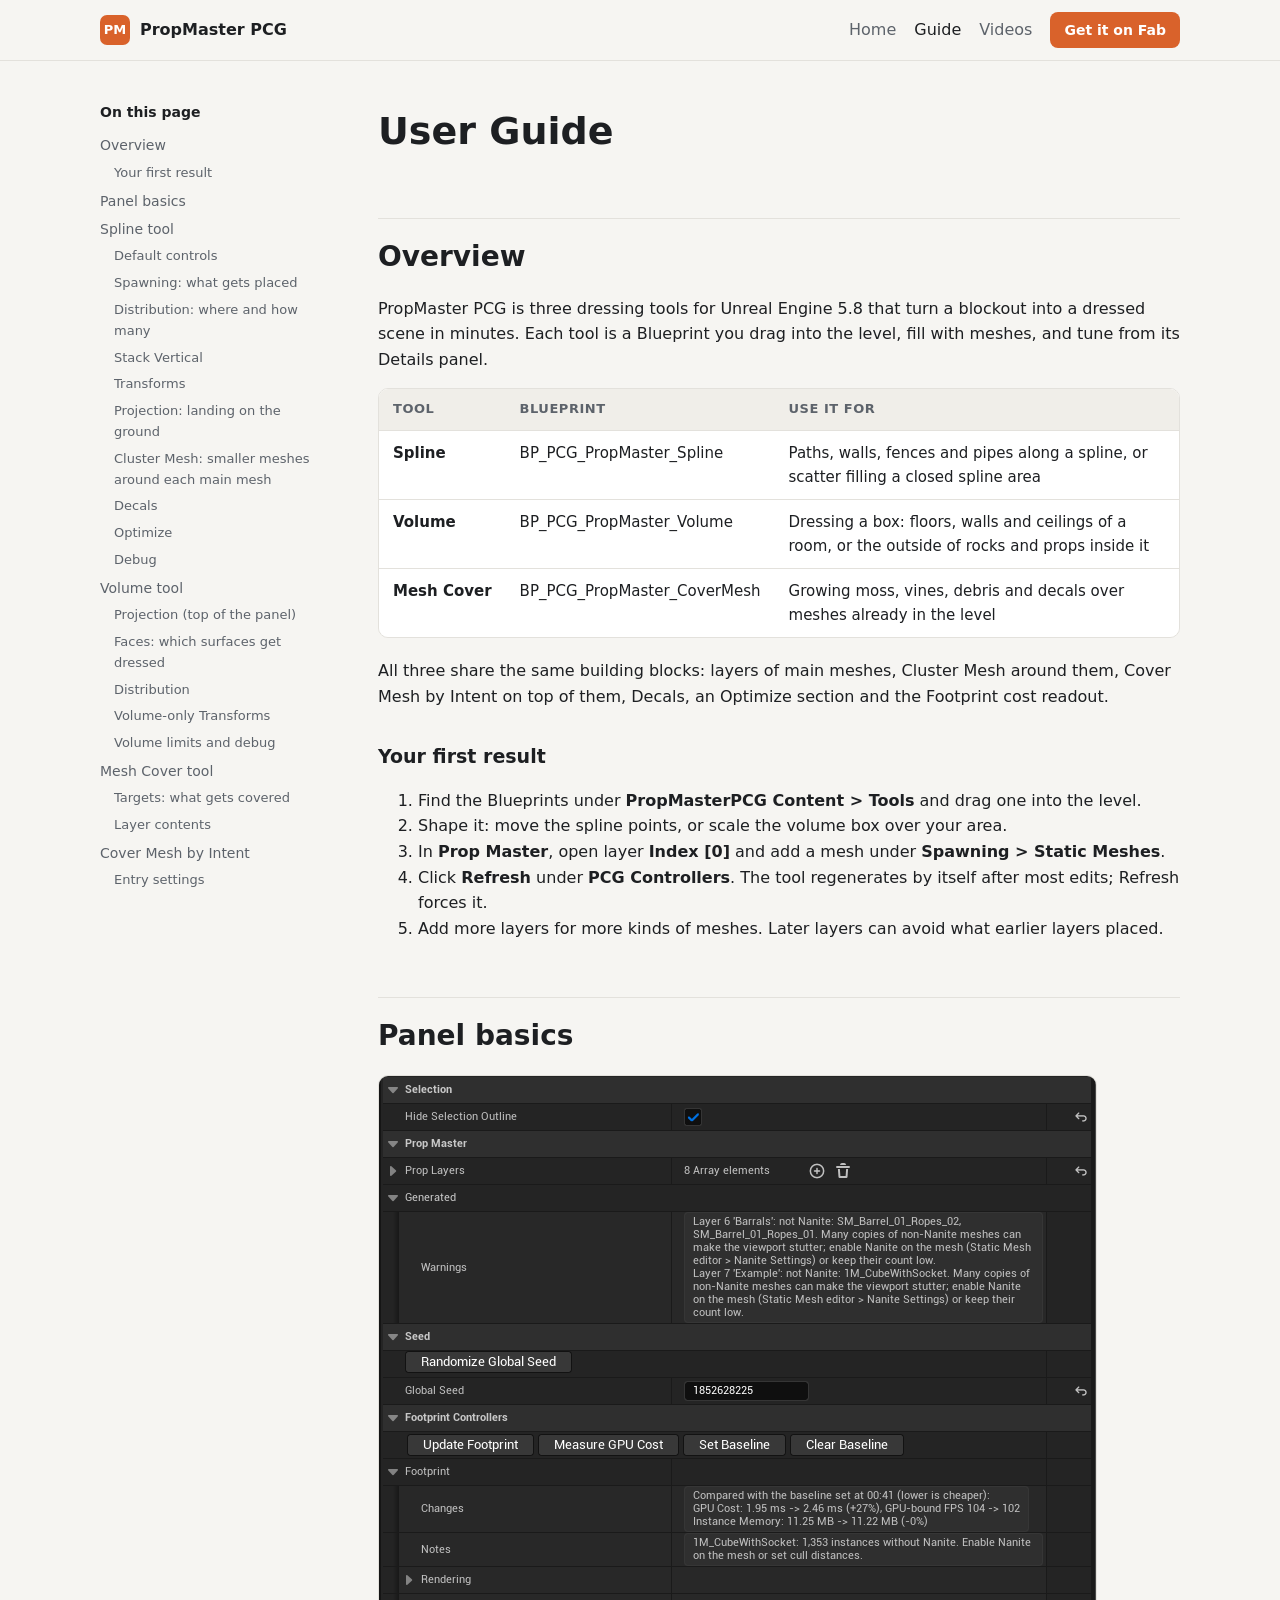
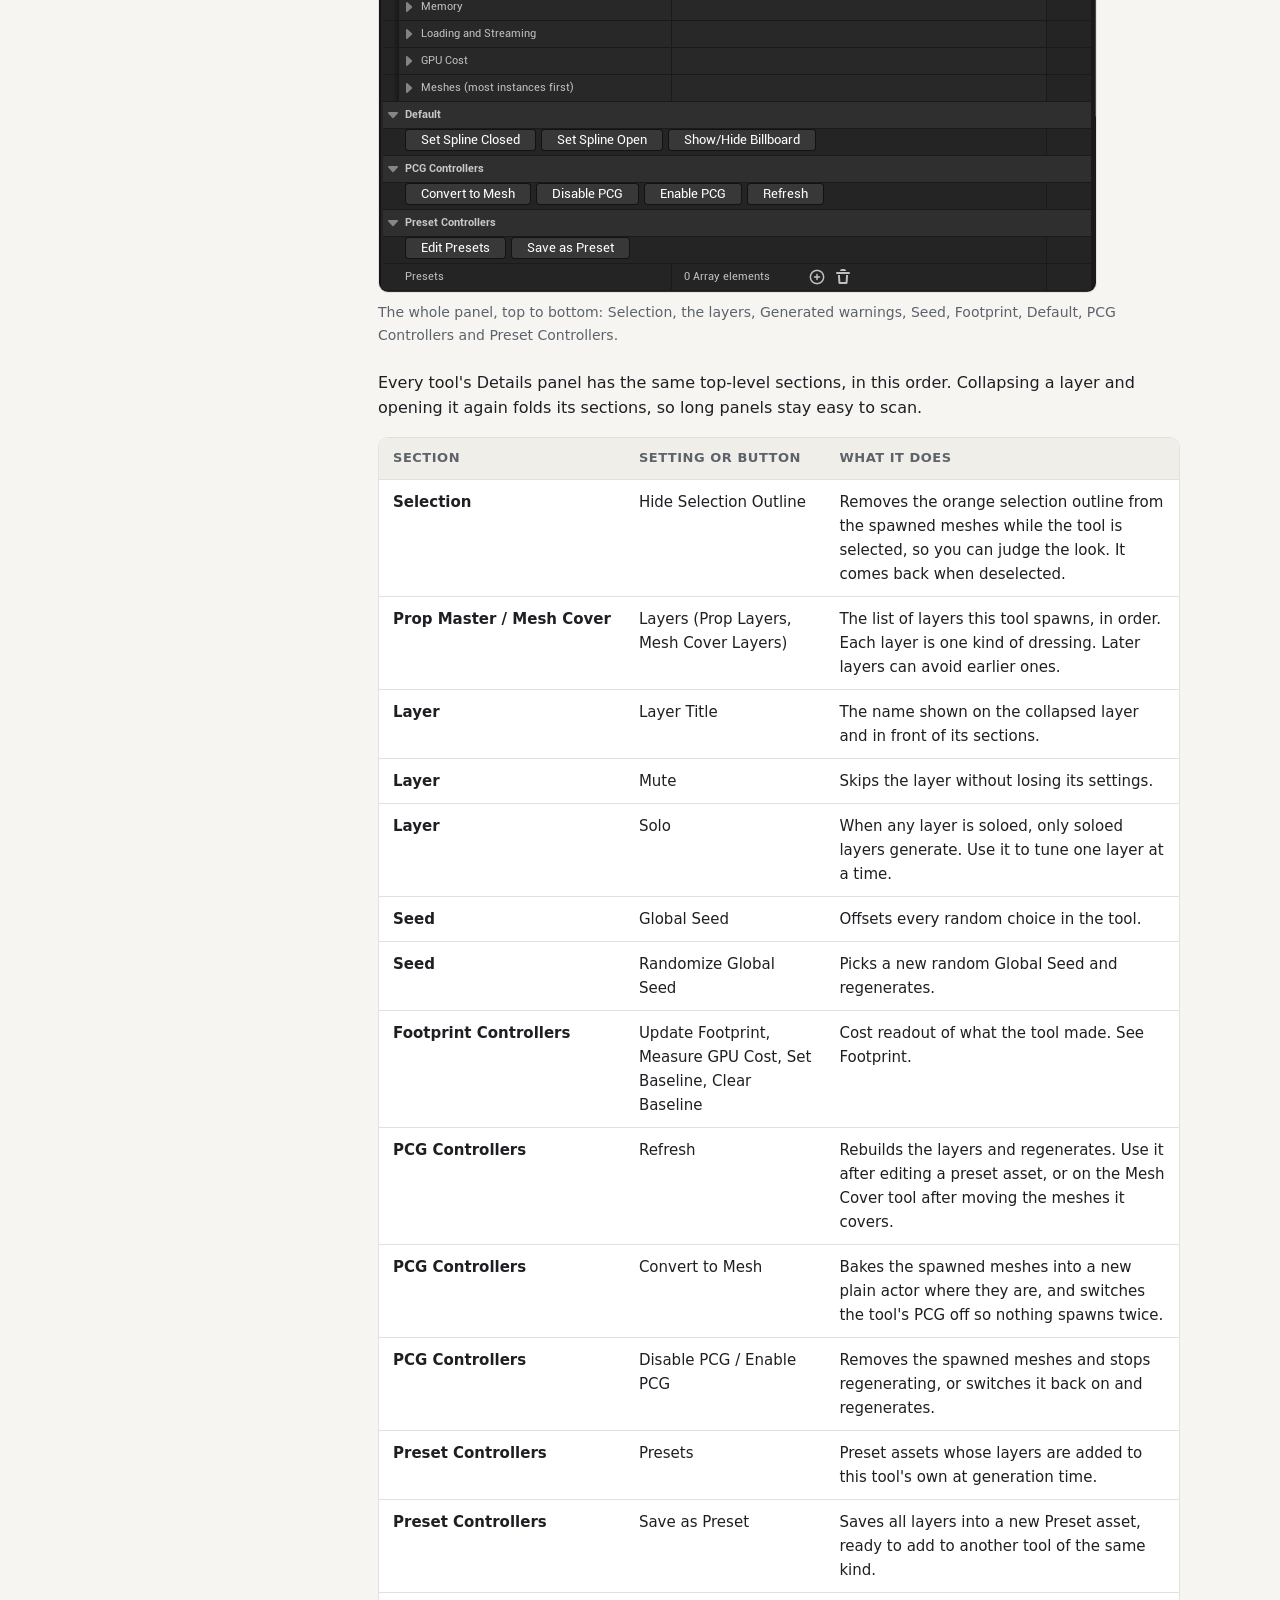
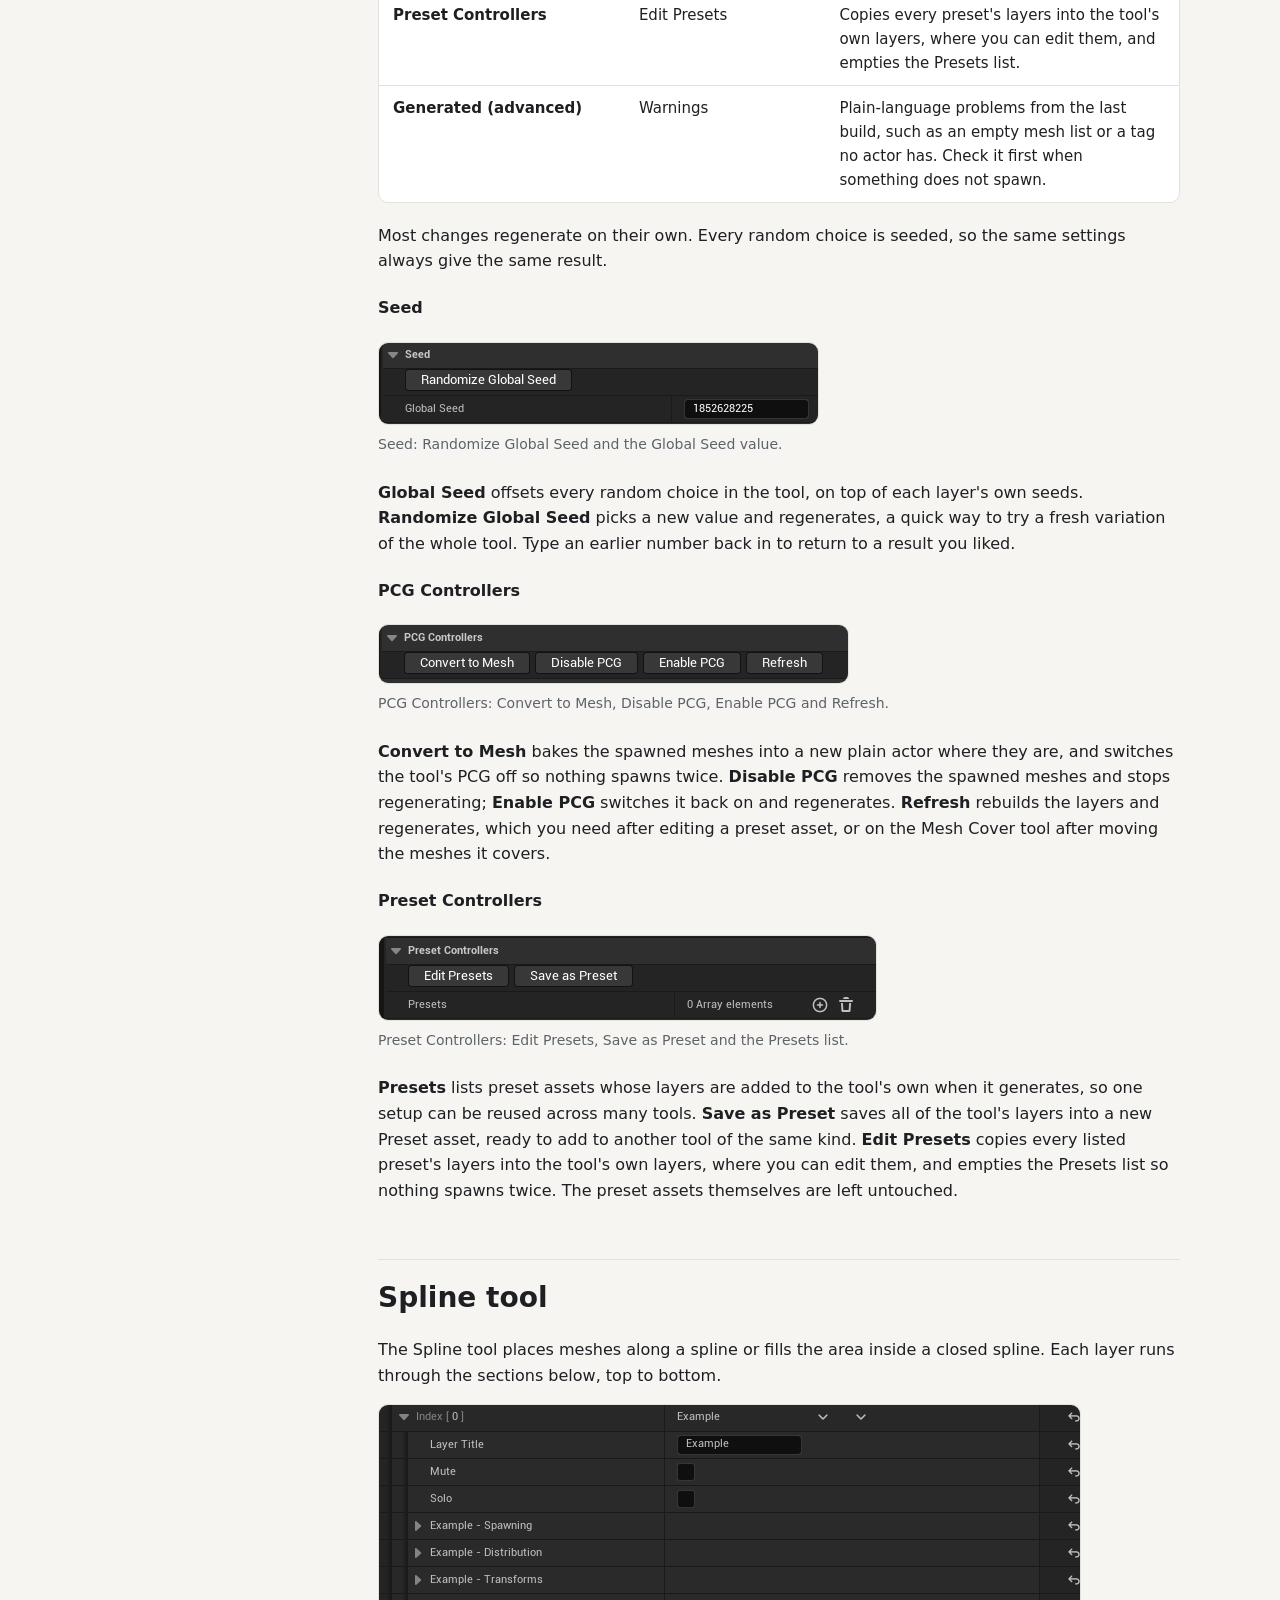
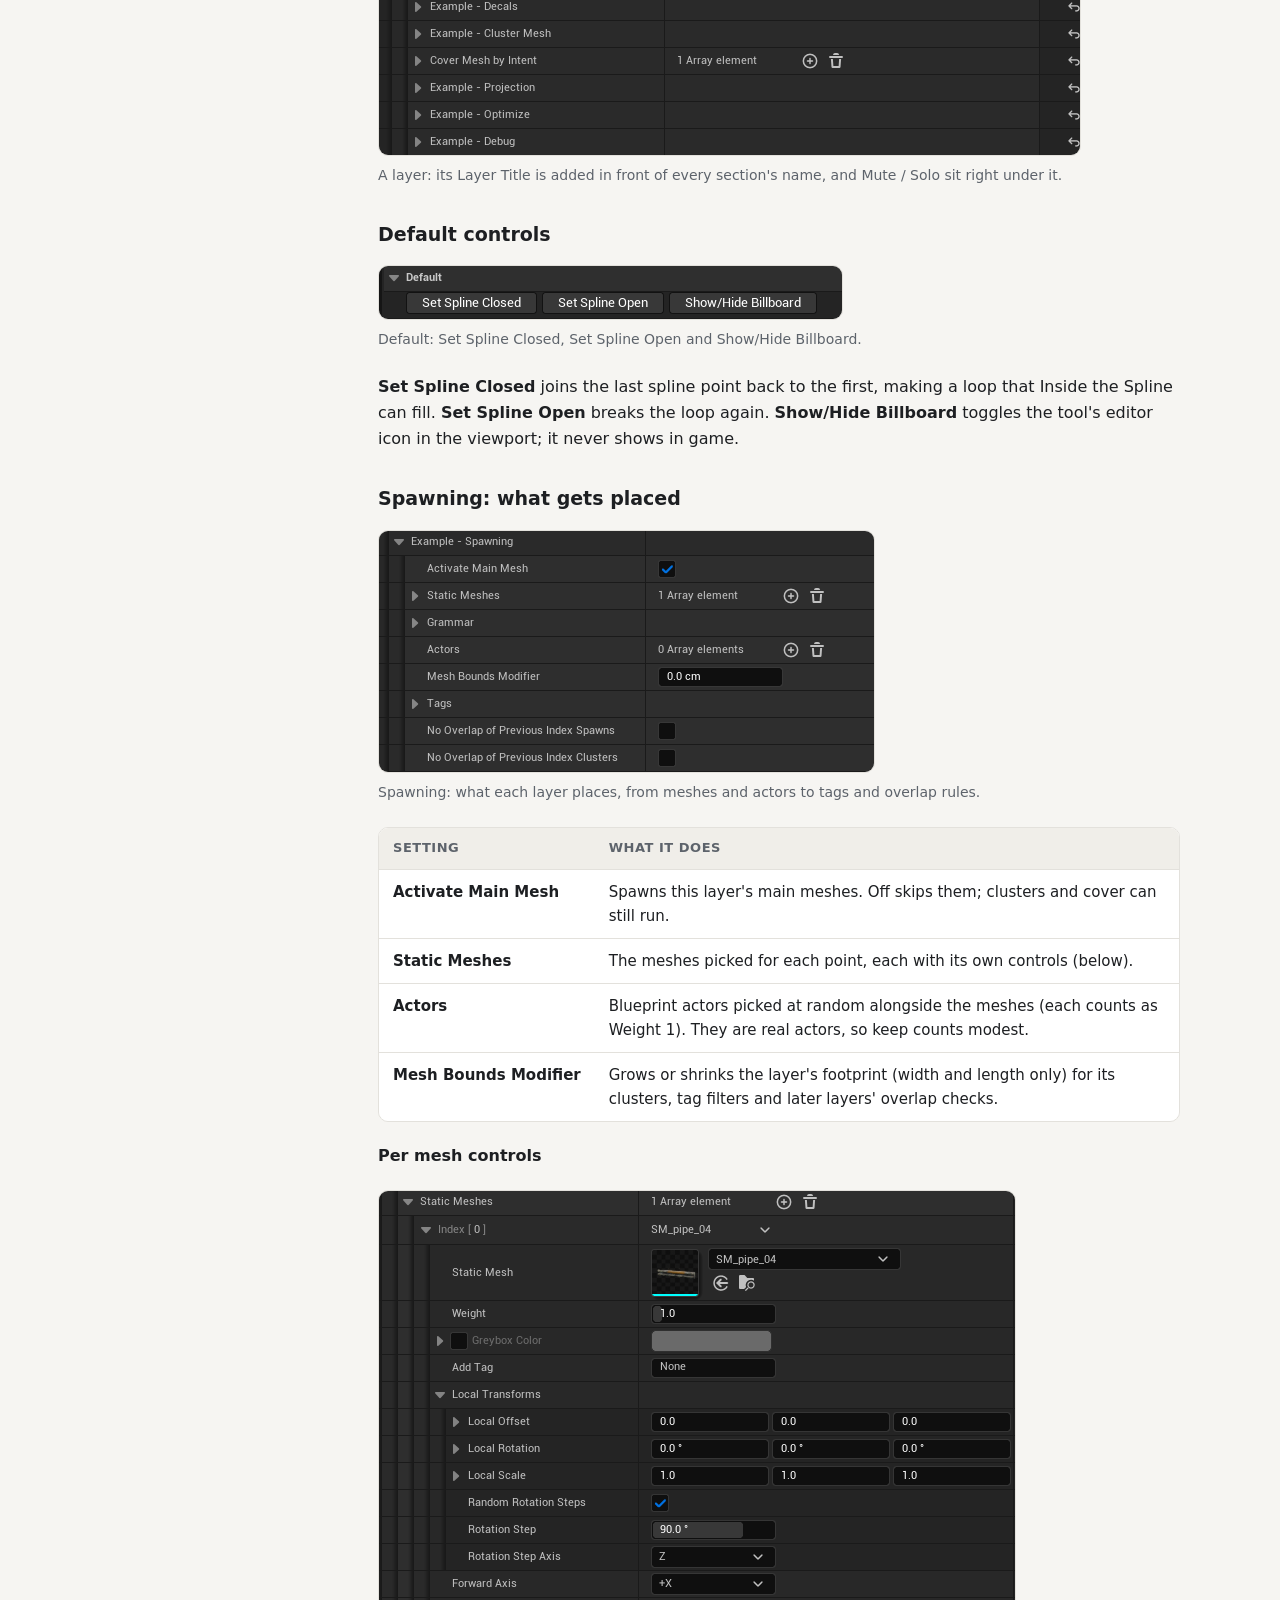
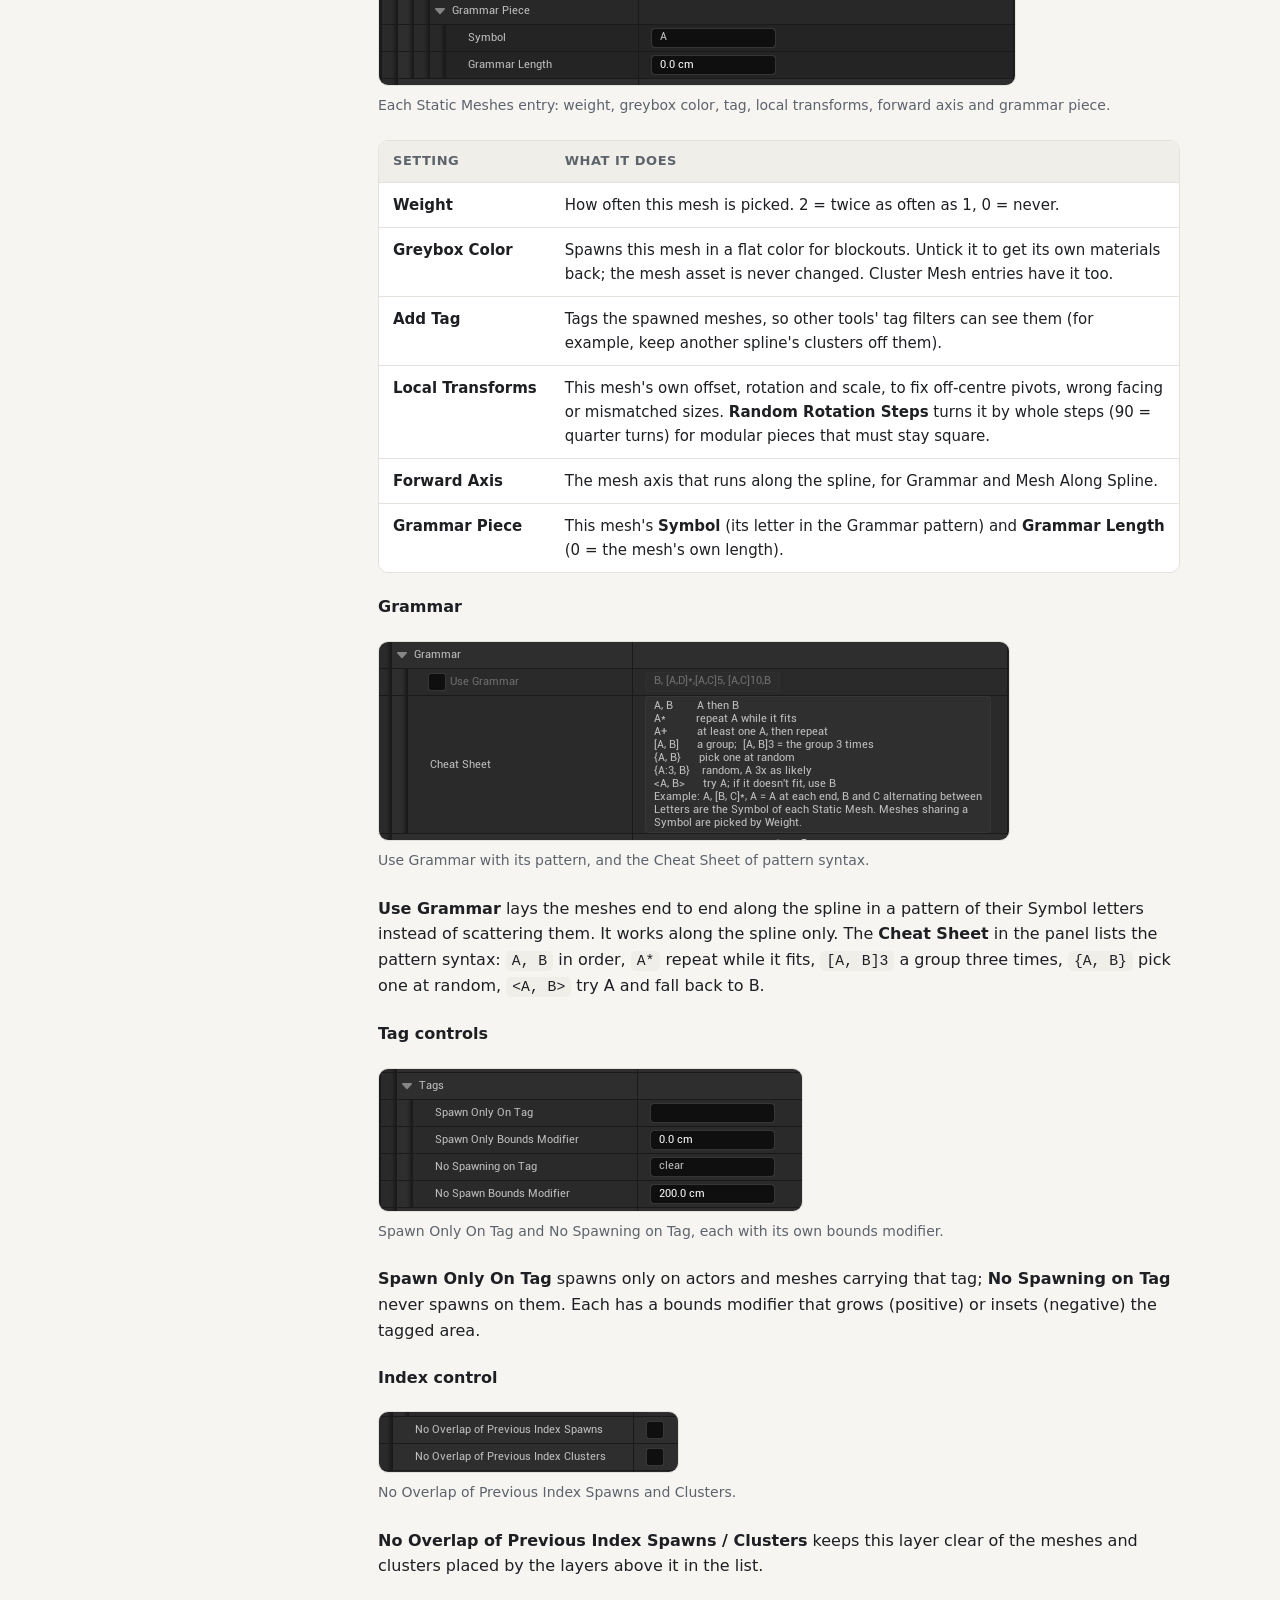
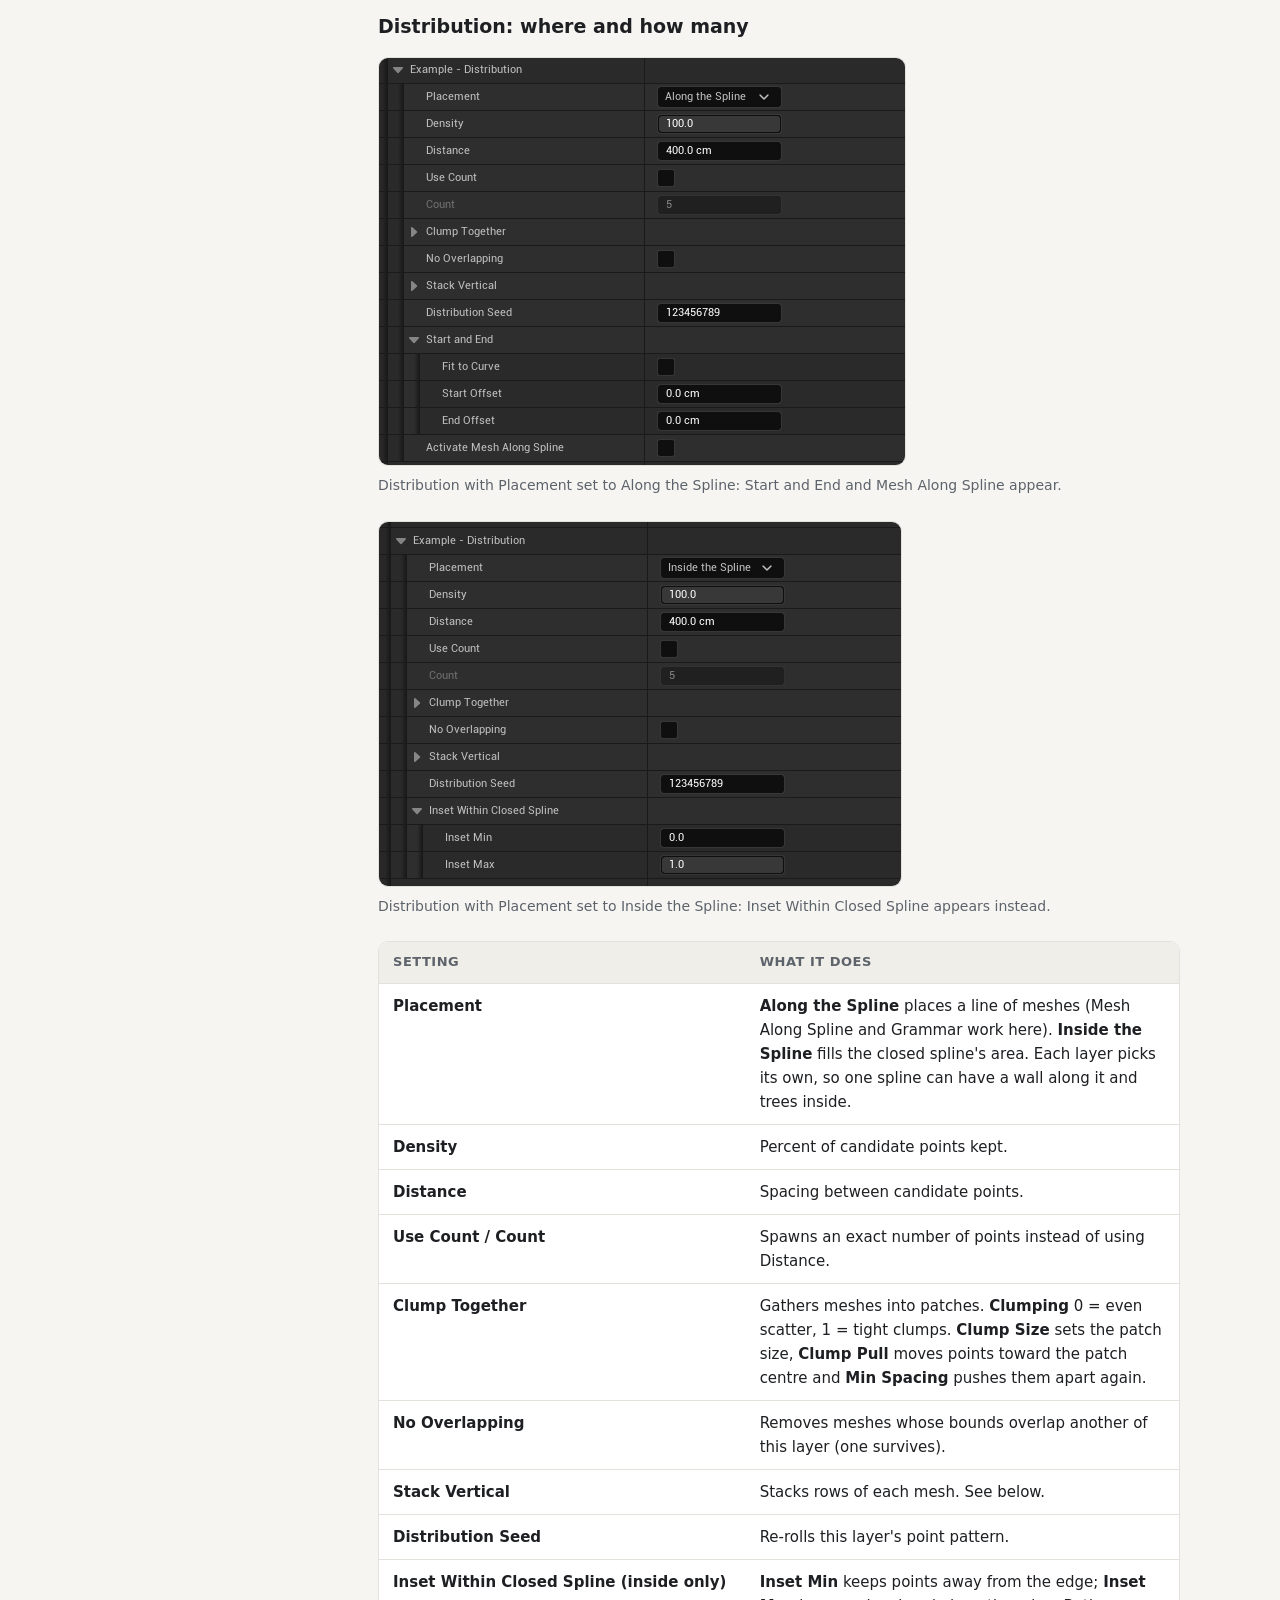
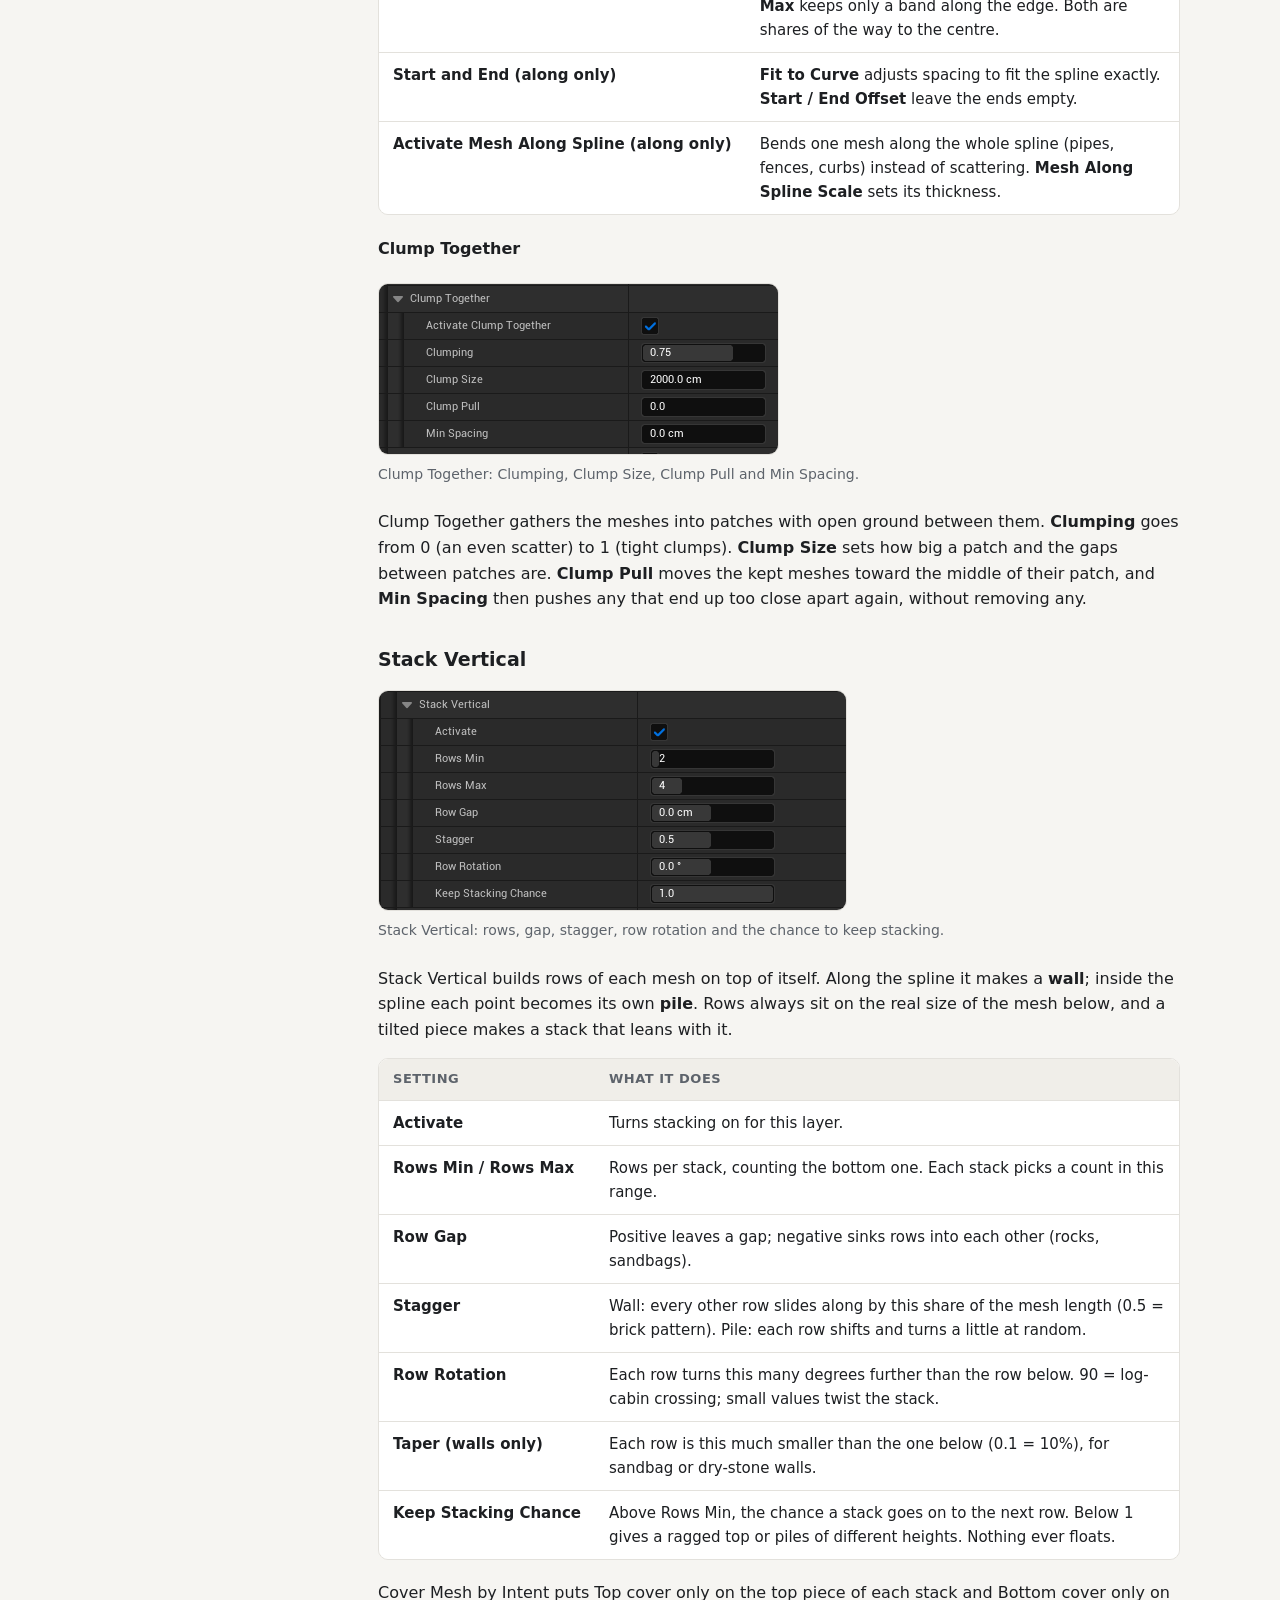
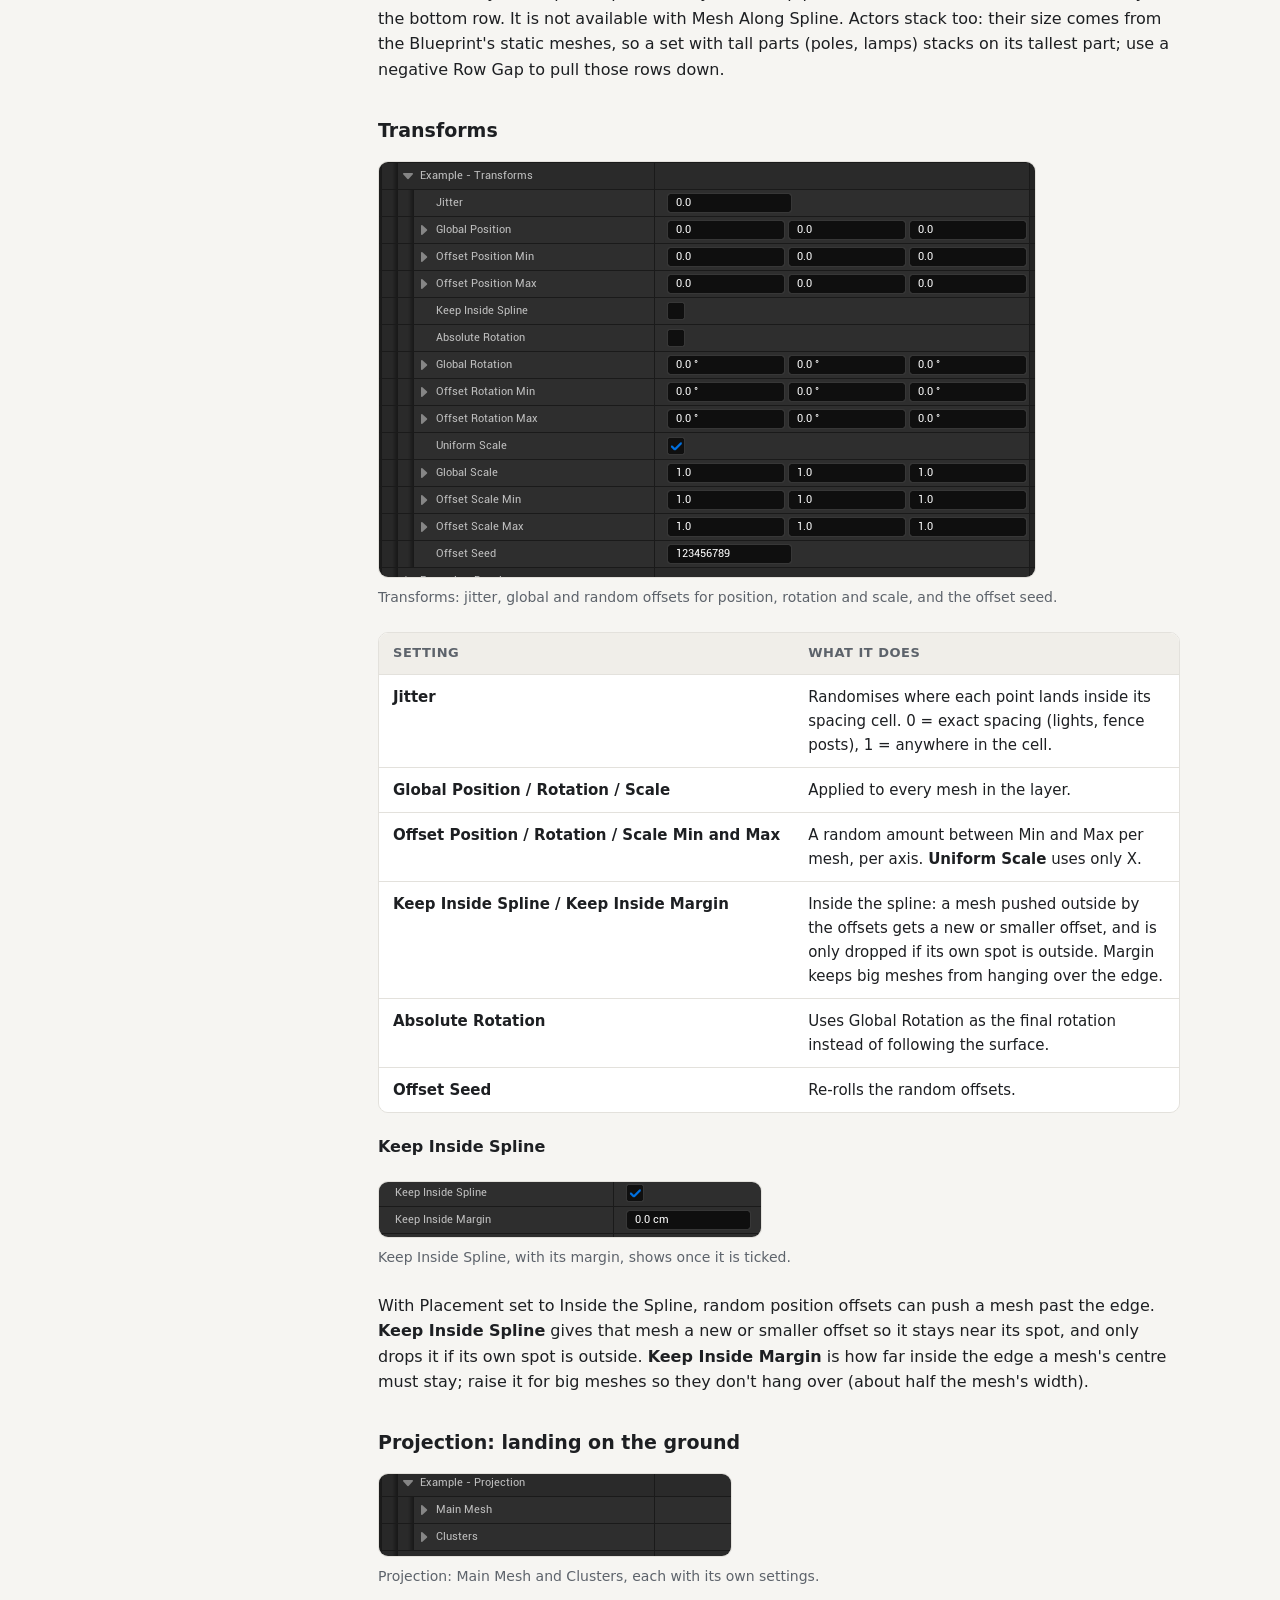
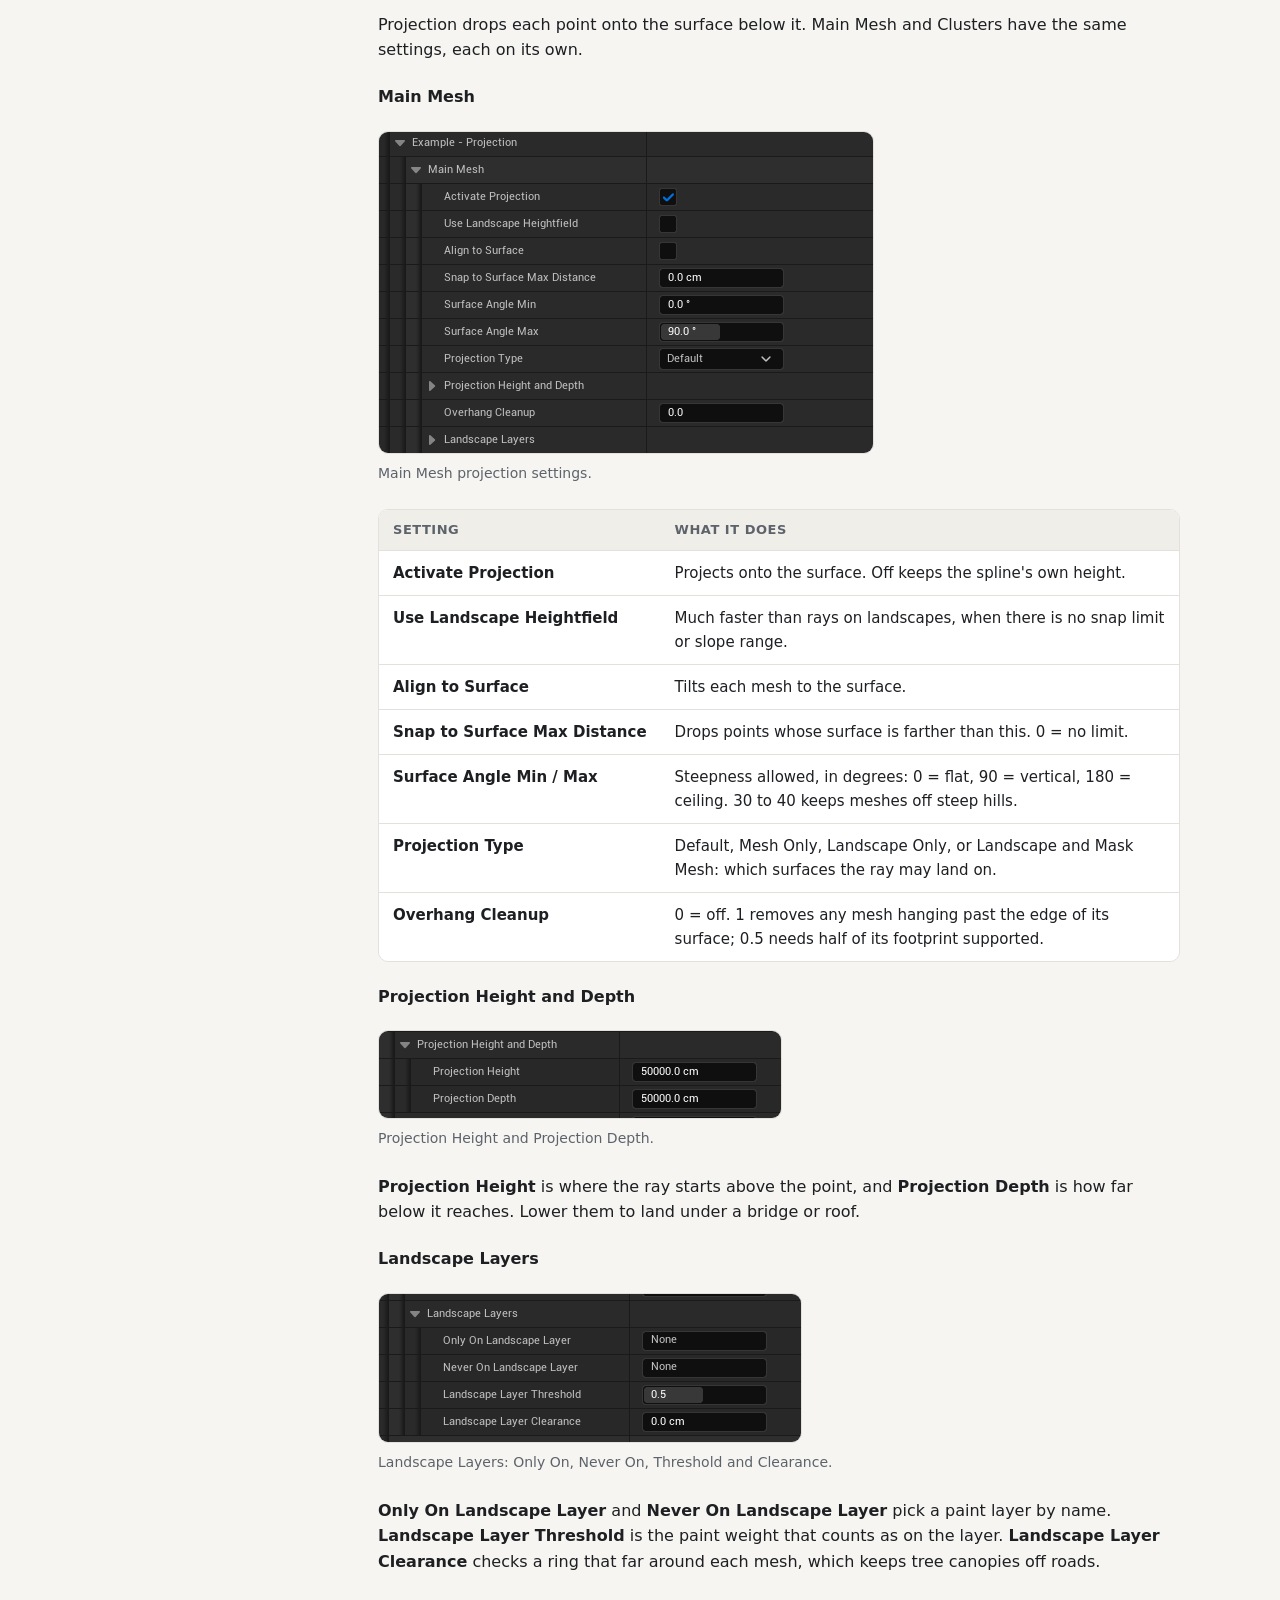
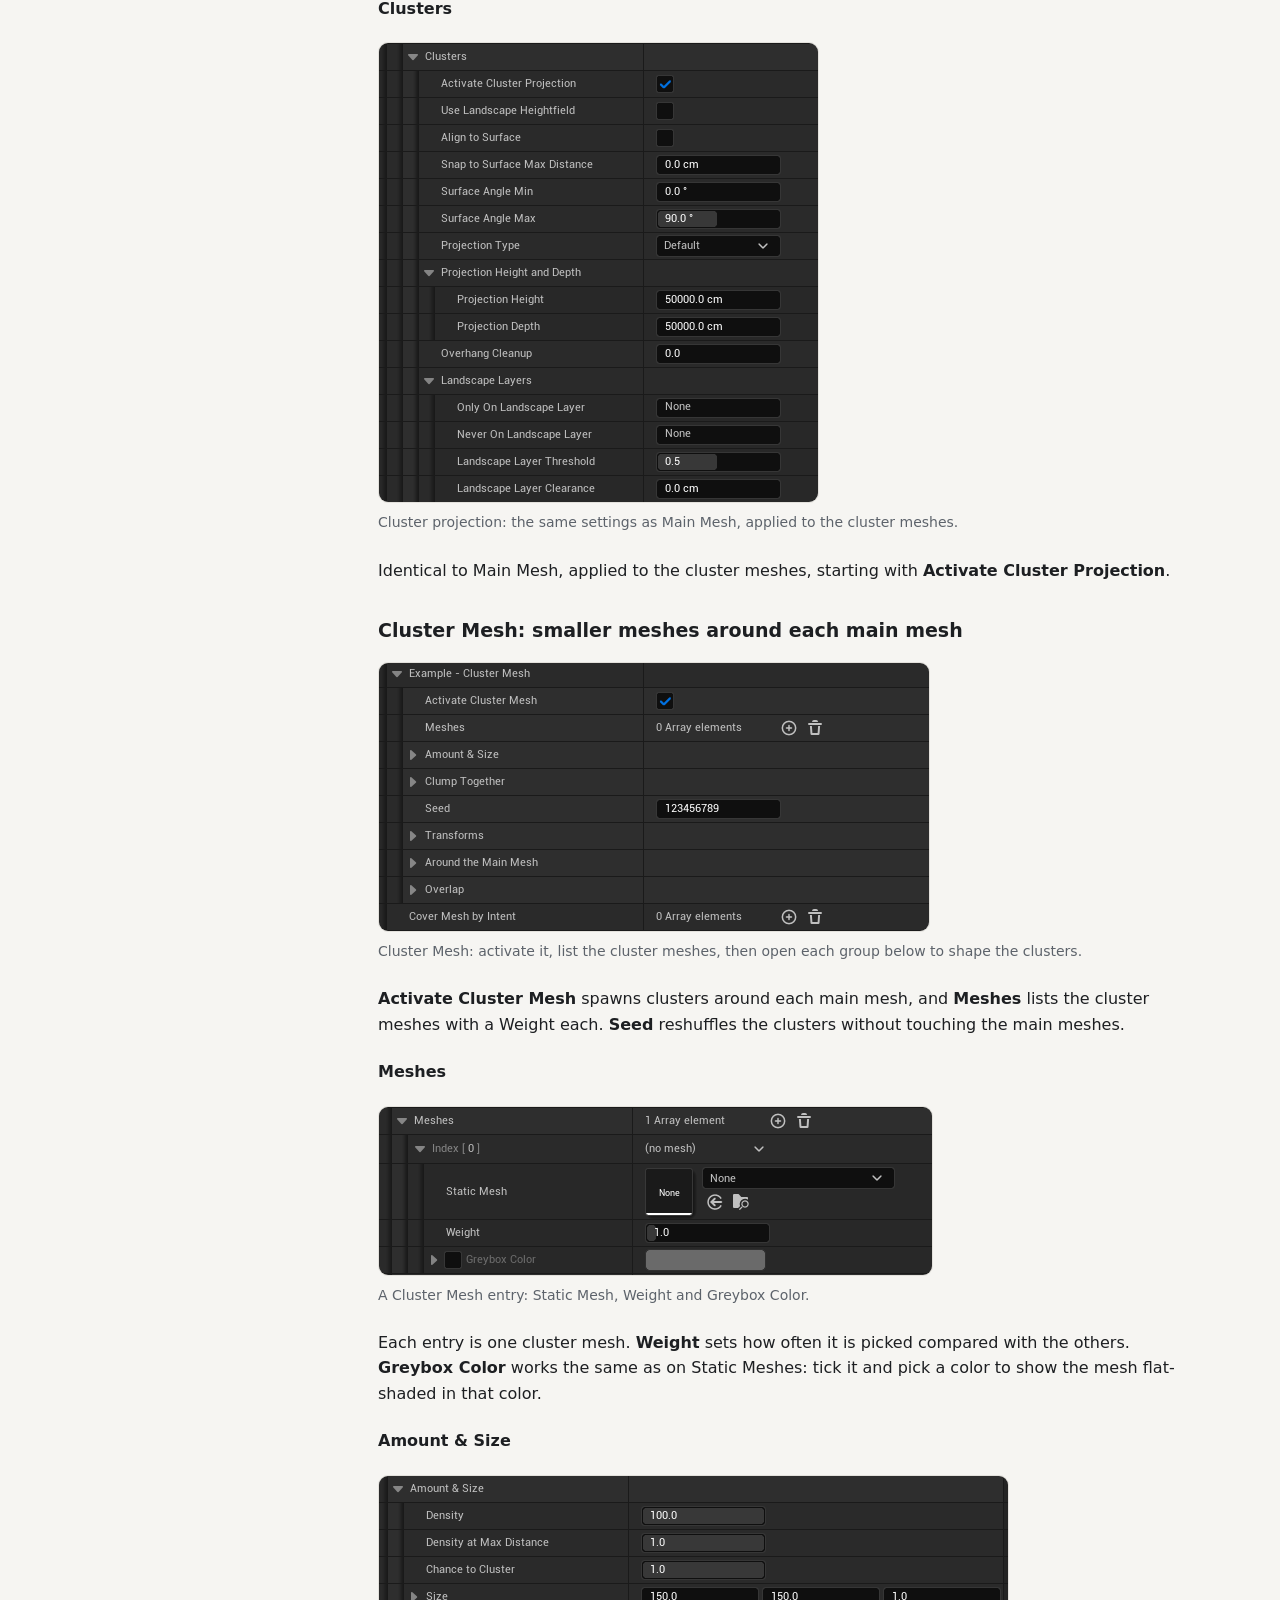
==== commit 38b97168: "Guide: whole-panel shot for Panel basics, layer shot moves to Spline tool Co-Authored-By: Claude Opu" ====
--- a/docs/guide.html
+++ b/docs/guide.html
@@ -23,7 +23,7 @@
 <h3 id="your-first-result">Your first result</h3>
 <ol><li>Find the Blueprints under <strong>PropMasterPCG Content &gt; Tools</strong> and drag one into the level.</li><li>Shape it: move the spline points, or scale the volume box over your area.</li><li>In <strong>Prop Master</strong>, open layer <strong>Index [0]</strong> and add a mesh under <strong>Spawning &gt; Static Meshes</strong>.</li><li>Click <strong>Refresh</strong> under <strong>PCG Controllers</strong>. The tool regenerates by itself after most edits; Refresh forces it.</li><li>Add more layers for more kinds of meshes. Later layers can avoid what earlier layers placed.</li></ol>
 <h2 id="panel-basics">Panel basics</h2>
-<figure><img src="images/layer-title-mute-solo.png" alt="A layer: its Layer Title is added in front of every section&#x27;s name, and Mute / Solo sit right under it." loading="lazy"><figcaption>A layer: its Layer Title is added in front of every section's name, and Mute / Solo sit right under it.</figcaption></figure>
+<figure><img src="images/panel-overview.png" alt="The whole panel, top to bottom: Selection, the layers, Generated warnings, Seed, Footprint, Default, PCG Controllers and Preset Controllers." loading="lazy"><figcaption>The whole panel, top to bottom: Selection, the layers, Generated warnings, Seed, Footprint, Default, PCG Controllers and Preset Controllers.</figcaption></figure>
 <p>Every tool's Details panel has the same top-level sections, in this order. Collapsing a layer and opening it again folds its sections, so long panels stay easy to scan.</p>
 <div class="table"><table><thead><tr><th>Section</th><th>Setting or button</th><th>What it does</th></tr></thead><tbody><tr><td>Selection</td><td>Hide Selection Outline</td><td>Removes the orange selection outline from the spawned meshes while the tool is selected, so you can judge the look. It comes back when deselected.</td></tr><tr><td>Prop Master / Mesh Cover</td><td>Layers (Prop Layers, Mesh Cover Layers)</td><td>The list of layers this tool spawns, in order. Each layer is one kind of dressing. Later layers can avoid earlier ones.</td></tr><tr><td>Layer</td><td>Layer Title</td><td>The name shown on the collapsed layer and in front of its sections.</td></tr><tr><td>Layer</td><td>Mute</td><td>Skips the layer without losing its settings.</td></tr><tr><td>Layer</td><td>Solo</td><td>When any layer is soloed, only soloed layers generate. Use it to tune one layer at a time.</td></tr><tr><td>Seed</td><td>Global Seed</td><td>Offsets every random choice in the tool.</td></tr><tr><td>Seed</td><td>Randomize Global Seed</td><td>Picks a new random Global Seed and regenerates.</td></tr><tr><td>Footprint Controllers</td><td>Update Footprint, Measure GPU Cost, Set Baseline, Clear Baseline</td><td>Cost readout of what the tool made. See Footprint.</td></tr><tr><td>PCG Controllers</td><td>Refresh</td><td>Rebuilds the layers and regenerates. Use it after editing a preset asset, or on the Mesh Cover tool after moving the meshes it covers.</td></tr><tr><td>PCG Controllers</td><td>Convert to Mesh</td><td>Bakes the spawned meshes into a new plain actor where they are, and switches the tool's PCG off so nothing spawns twice.</td></tr><tr><td>PCG Controllers</td><td>Disable PCG / Enable PCG</td><td>Removes the spawned meshes and stops regenerating, or switches it back on and regenerates.</td></tr><tr><td>Preset Controllers</td><td>Presets</td><td>Preset assets whose layers are added to this tool's own at generation time.</td></tr><tr><td>Preset Controllers</td><td>Save as Preset</td><td>Saves all layers into a new Preset asset, ready to add to another tool of the same kind.</td></tr><tr><td>Preset Controllers</td><td>Edit Presets</td><td>Copies every preset's layers into the tool's own layers, where you can edit them, and empties the Presets list.</td></tr><tr><td>Generated (advanced)</td><td>Warnings</td><td>Plain-language problems from the last build, such as an empty mesh list or a tag no actor has. Check it first when something does not spawn.</td></tr></tbody></table></div>
 <p>Most changes regenerate on their own. Every random choice is seeded, so the same settings always give the same result.</p>
@@ -38,6 +38,7 @@
 <p><strong>Presets</strong> lists preset assets whose layers are added to the tool's own when it generates, so one setup can be reused across many tools. <strong>Save as Preset</strong> saves all of the tool's layers into a new Preset asset, ready to add to another tool of the same kind. <strong>Edit Presets</strong> copies every listed preset's layers into the tool's own layers, where you can edit them, and empties the Presets list so nothing spawns twice. The preset assets themselves are left untouched.</p>
 <h2 id="spline-tool">Spline tool</h2>
 <p>The Spline tool places meshes along a spline or fills the area inside a closed spline. Each layer runs through the sections below, top to bottom.</p>
+<figure><img src="images/layer-title-mute-solo.png" alt="A layer: its Layer Title is added in front of every section&#x27;s name, and Mute / Solo sit right under it." loading="lazy"><figcaption>A layer: its Layer Title is added in front of every section's name, and Mute / Solo sit right under it.</figcaption></figure>
 <h3 id="default-controls">Default controls</h3>
 <figure><img src="images/spline-default.png" alt="Default: Set Spline Closed, Set Spline Open and Show/Hide Billboard." loading="lazy"><figcaption>Default: Set Spline Closed, Set Spline Open and Show/Hide Billboard.</figcaption></figure>
 <p><strong>Set Spline Closed</strong> joins the last spline point back to the first, making a loop that Inside the Spline can fill. <strong>Set Spline Open</strong> breaks the loop again. <strong>Show/Hide Billboard</strong> toggles the tool's editor icon in the viewport; it never shows in game.</p>
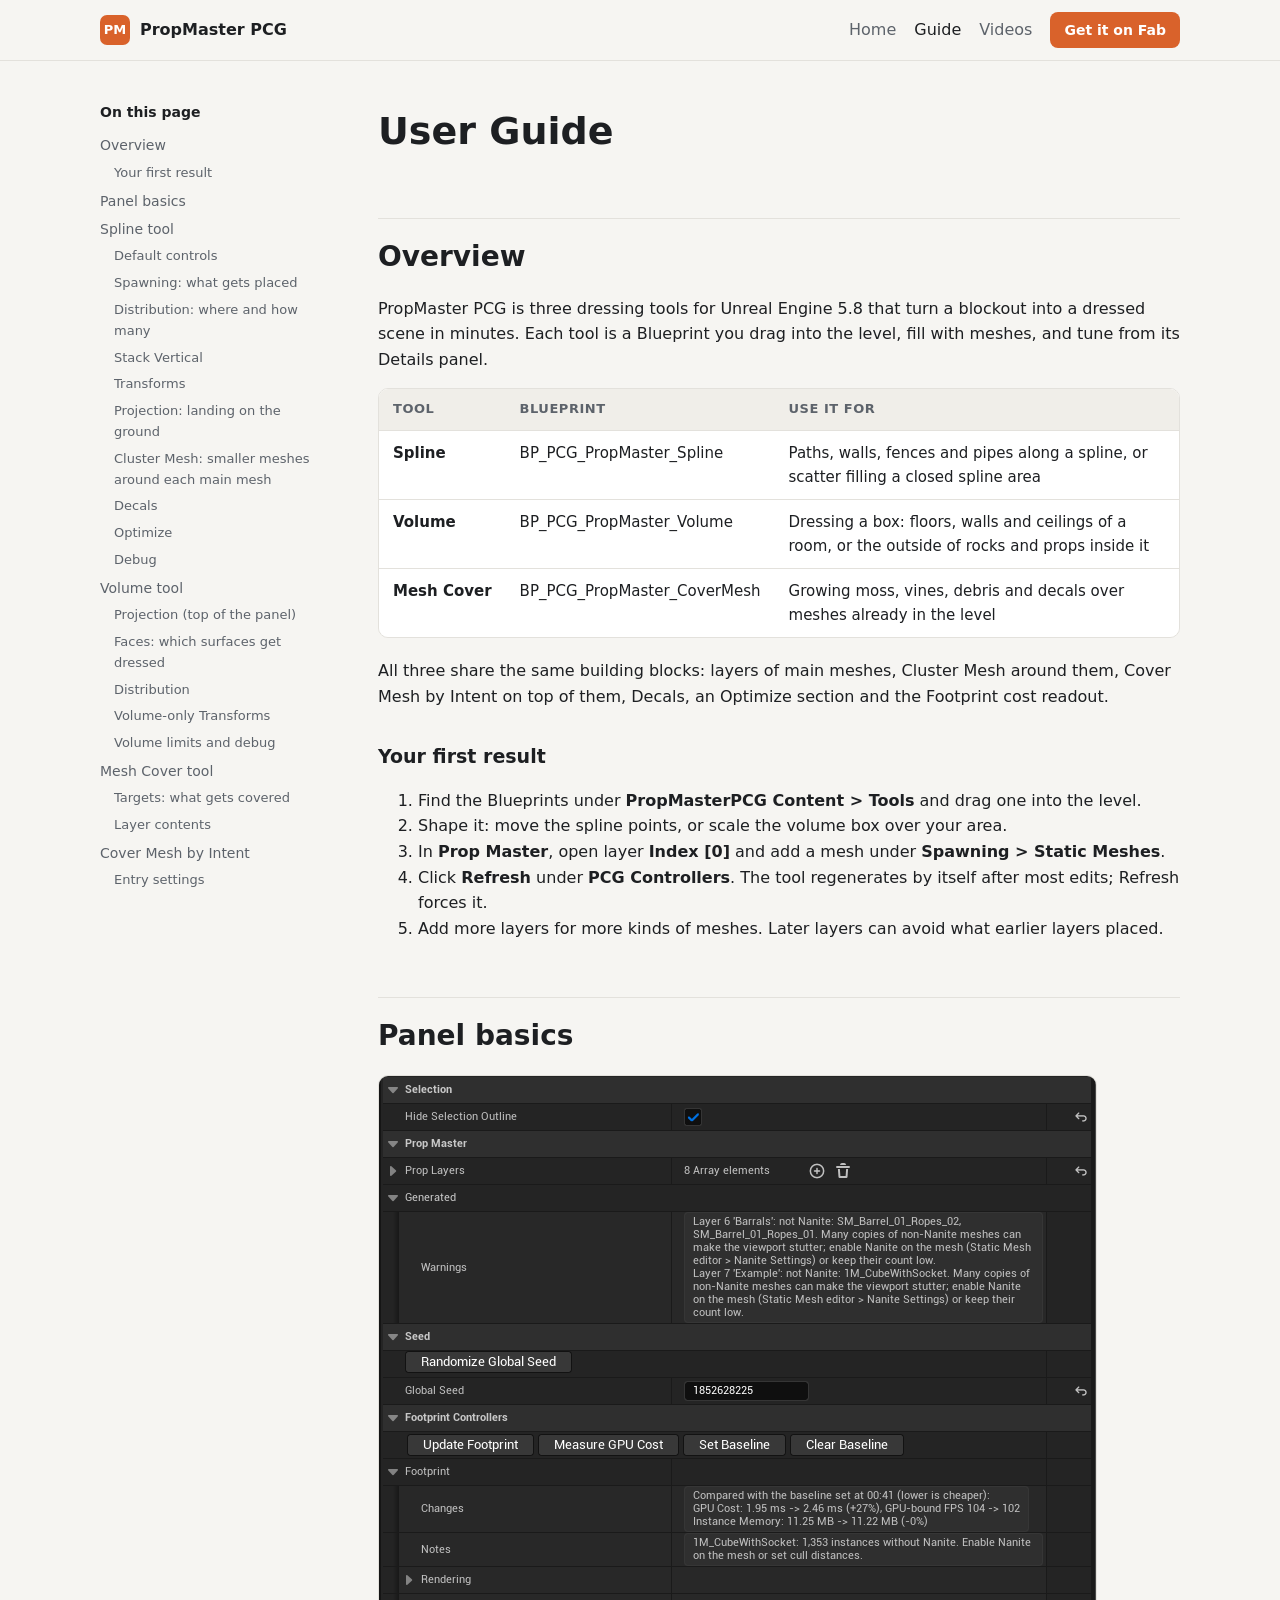
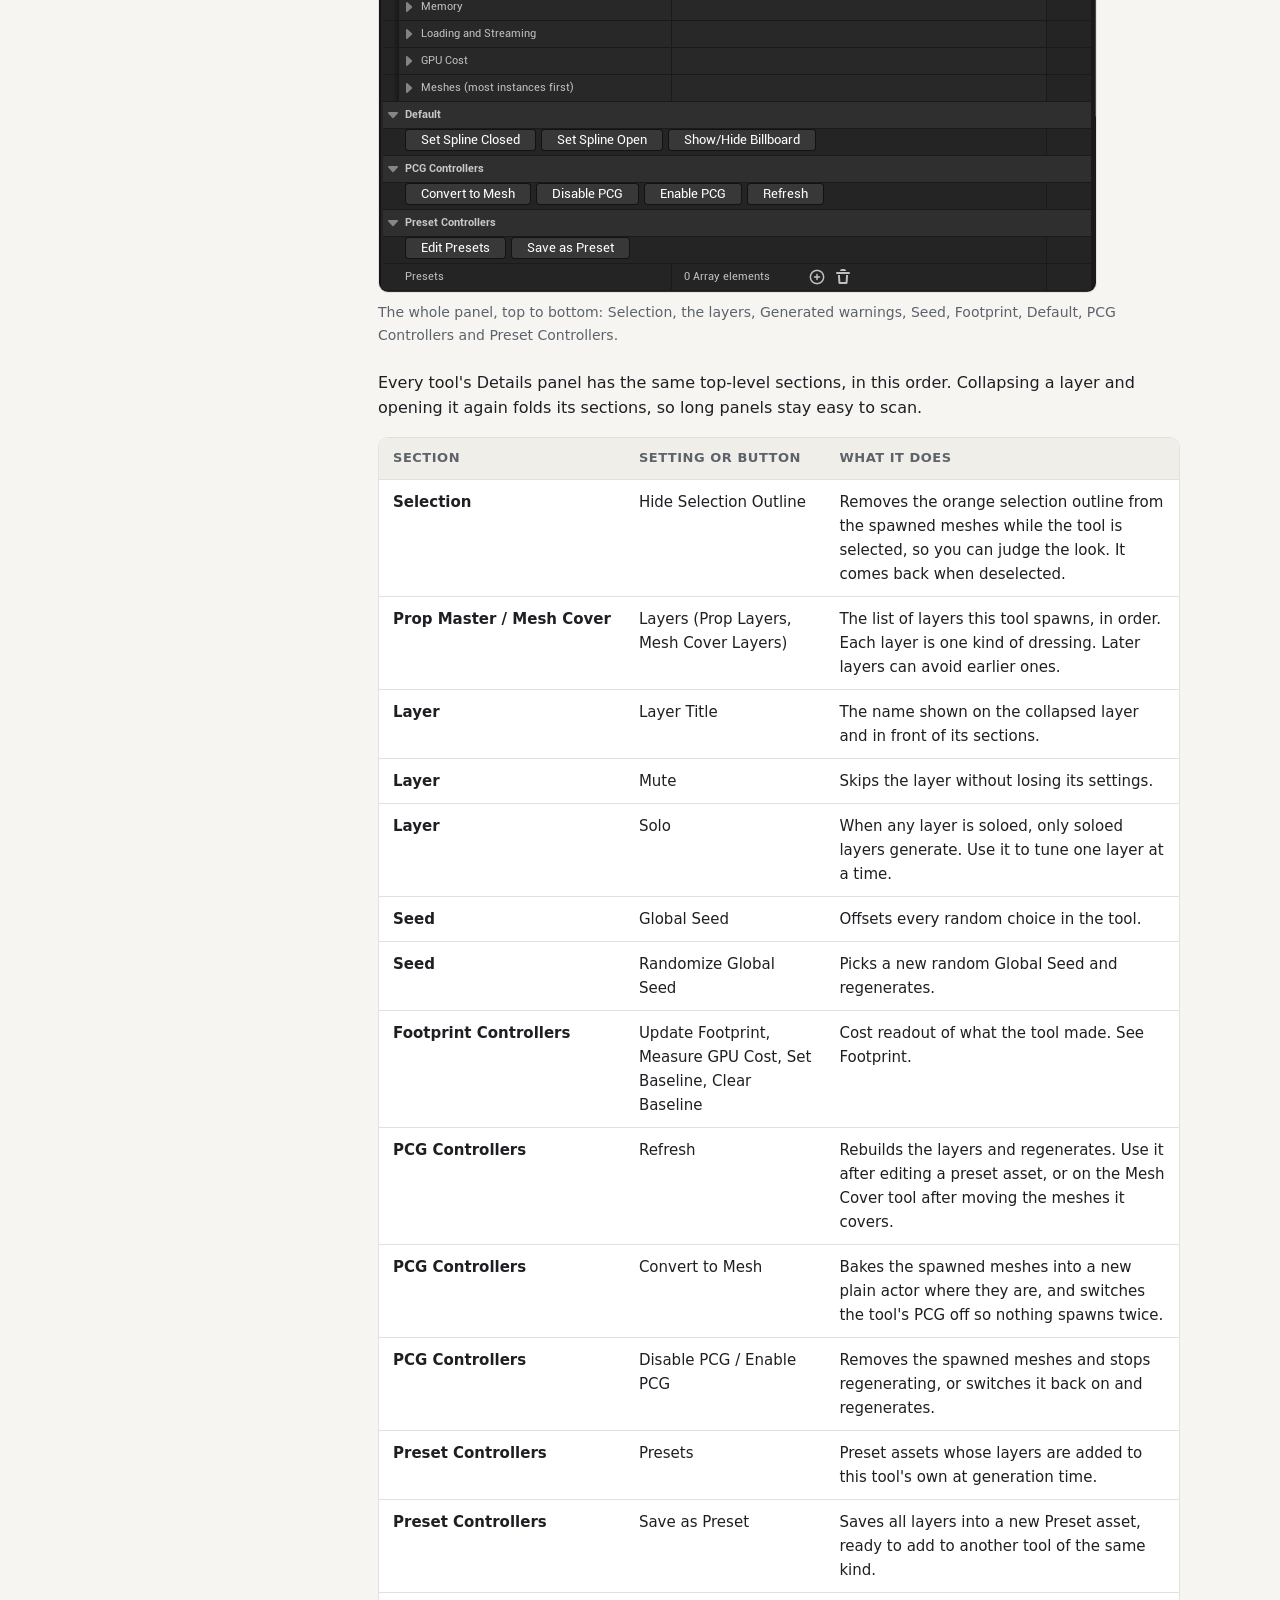
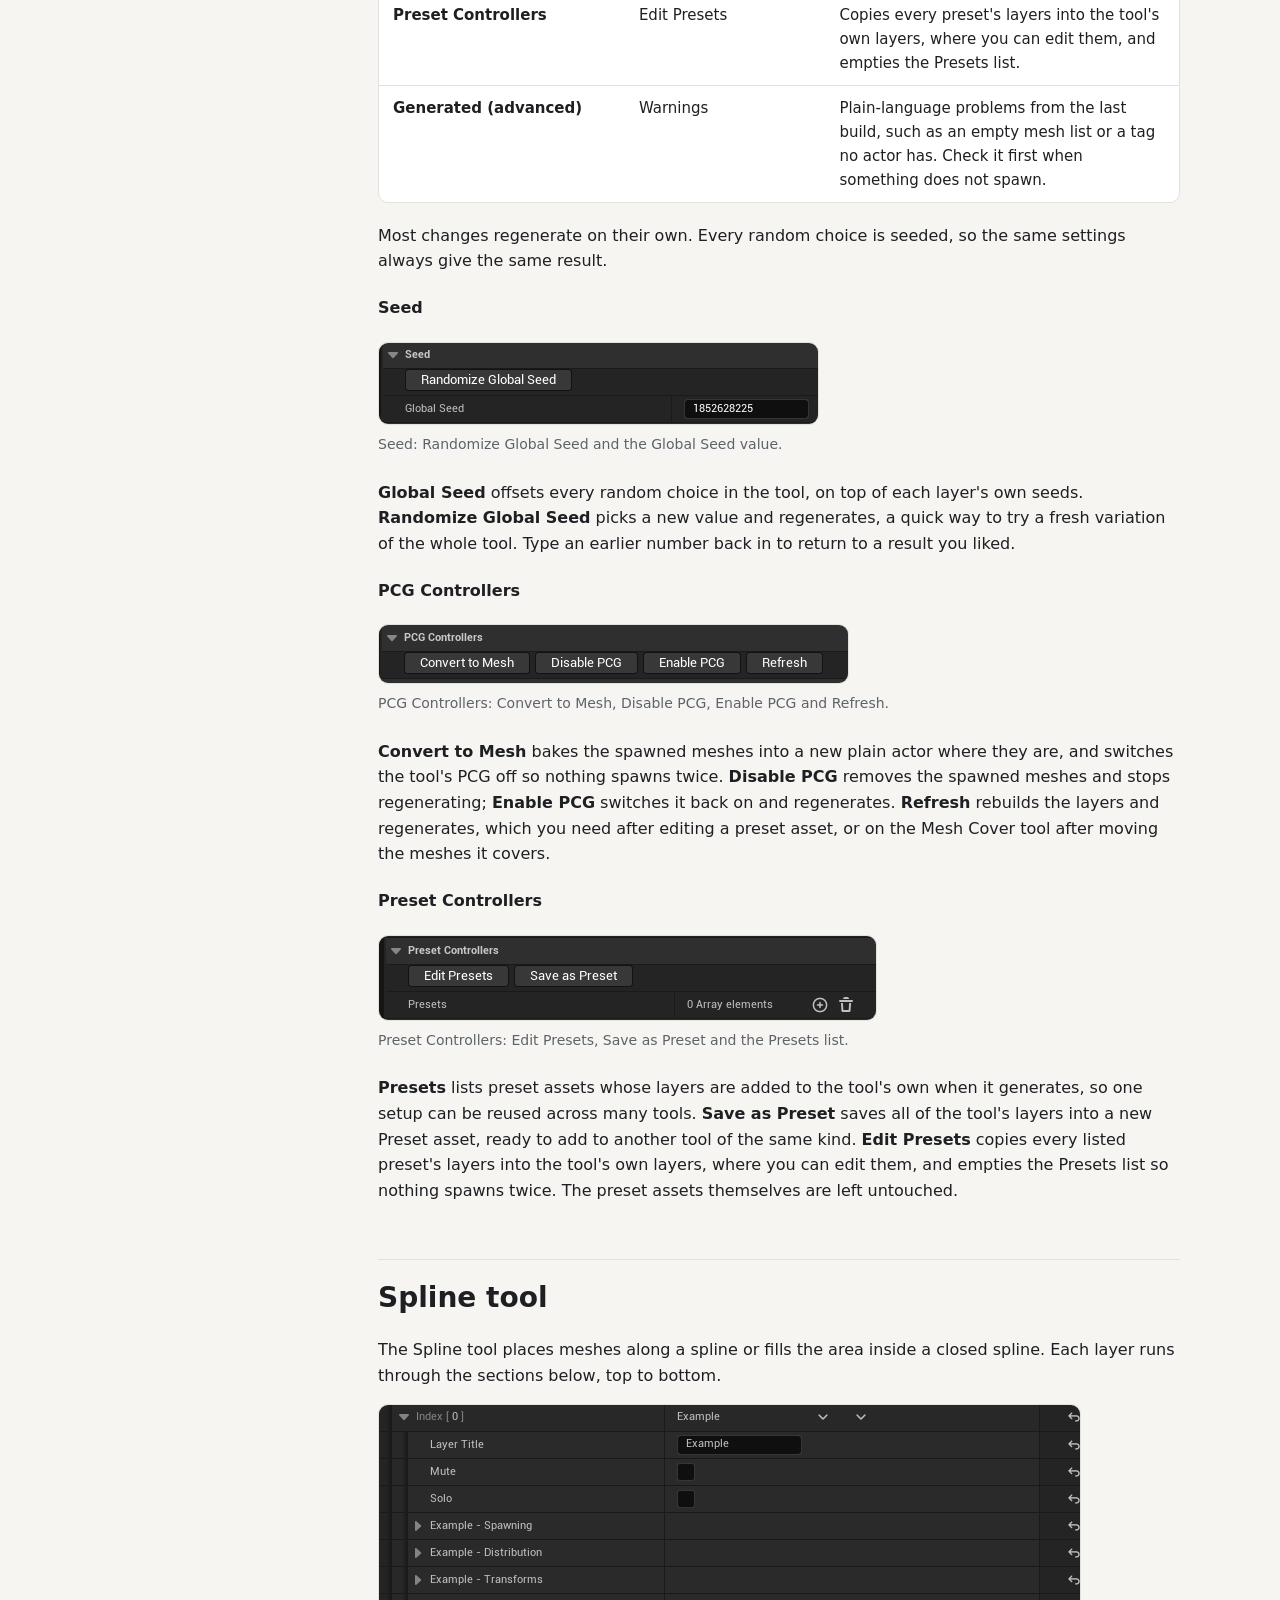
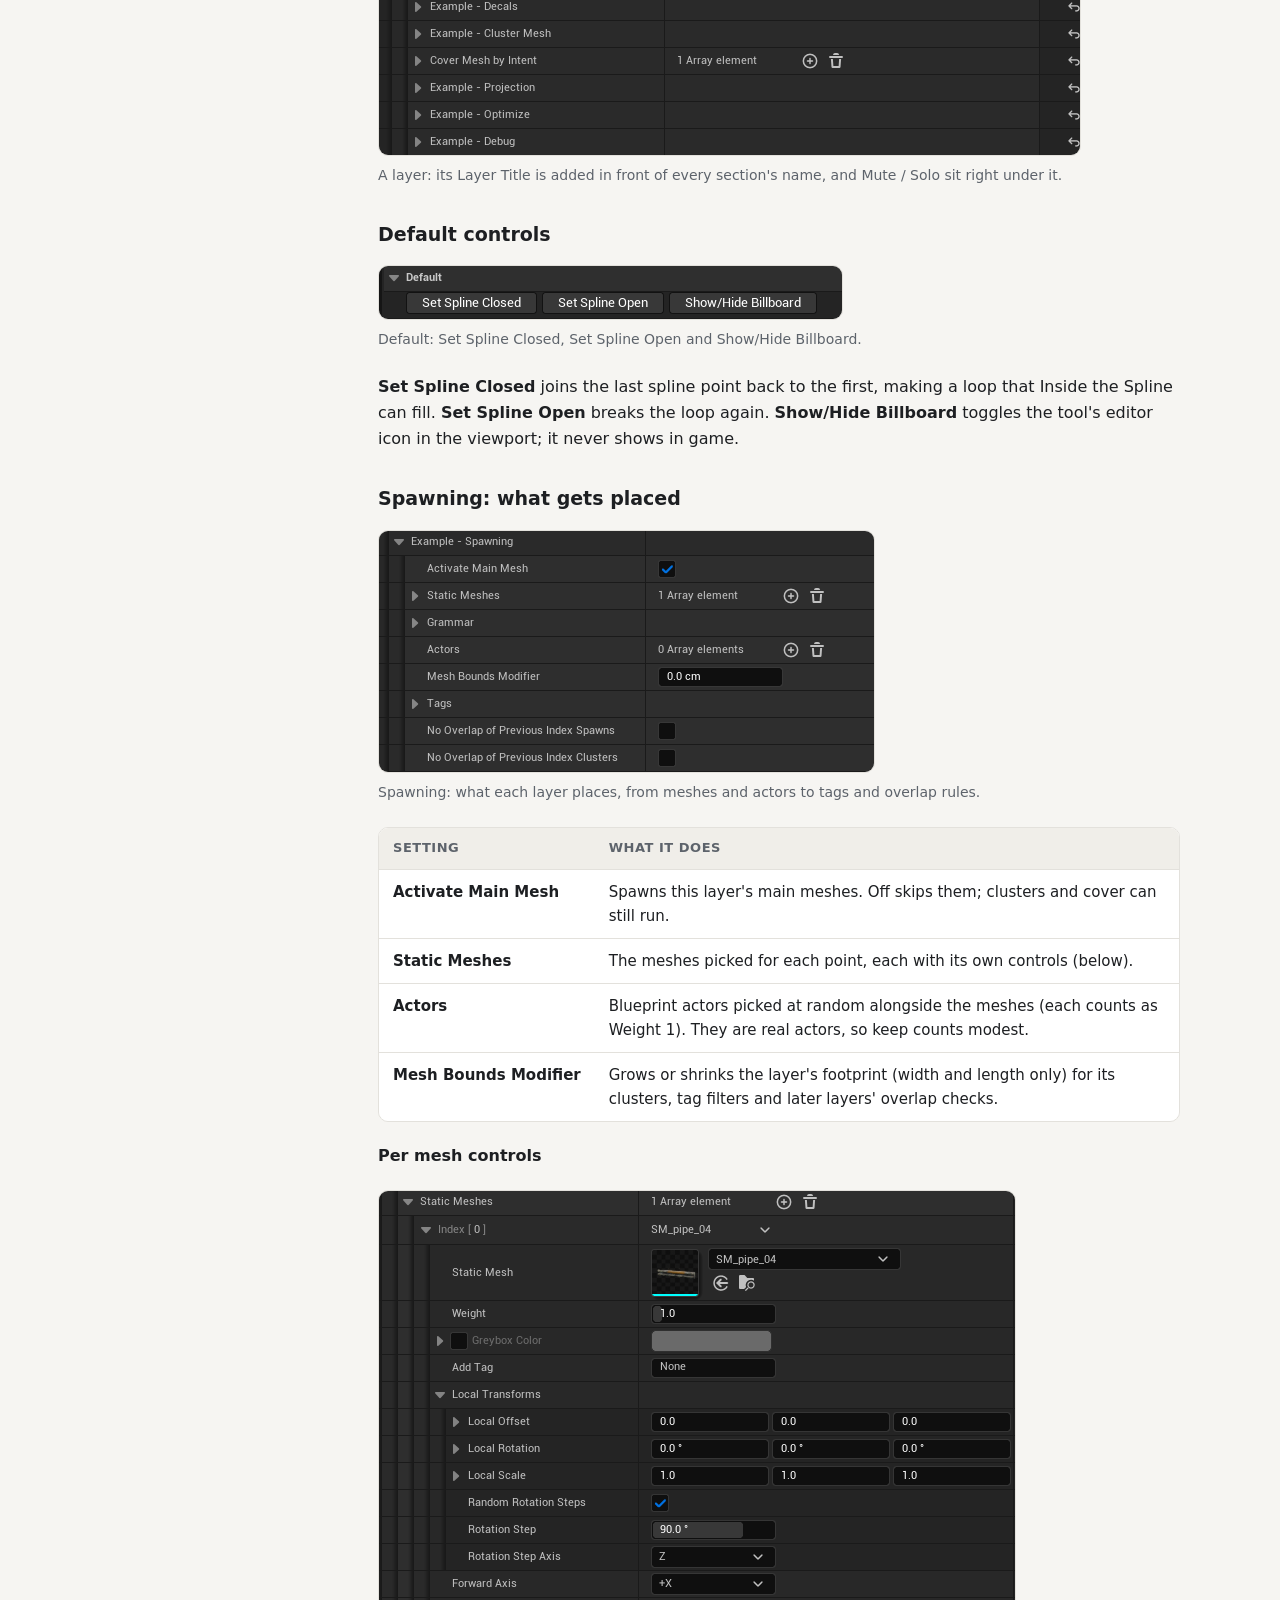
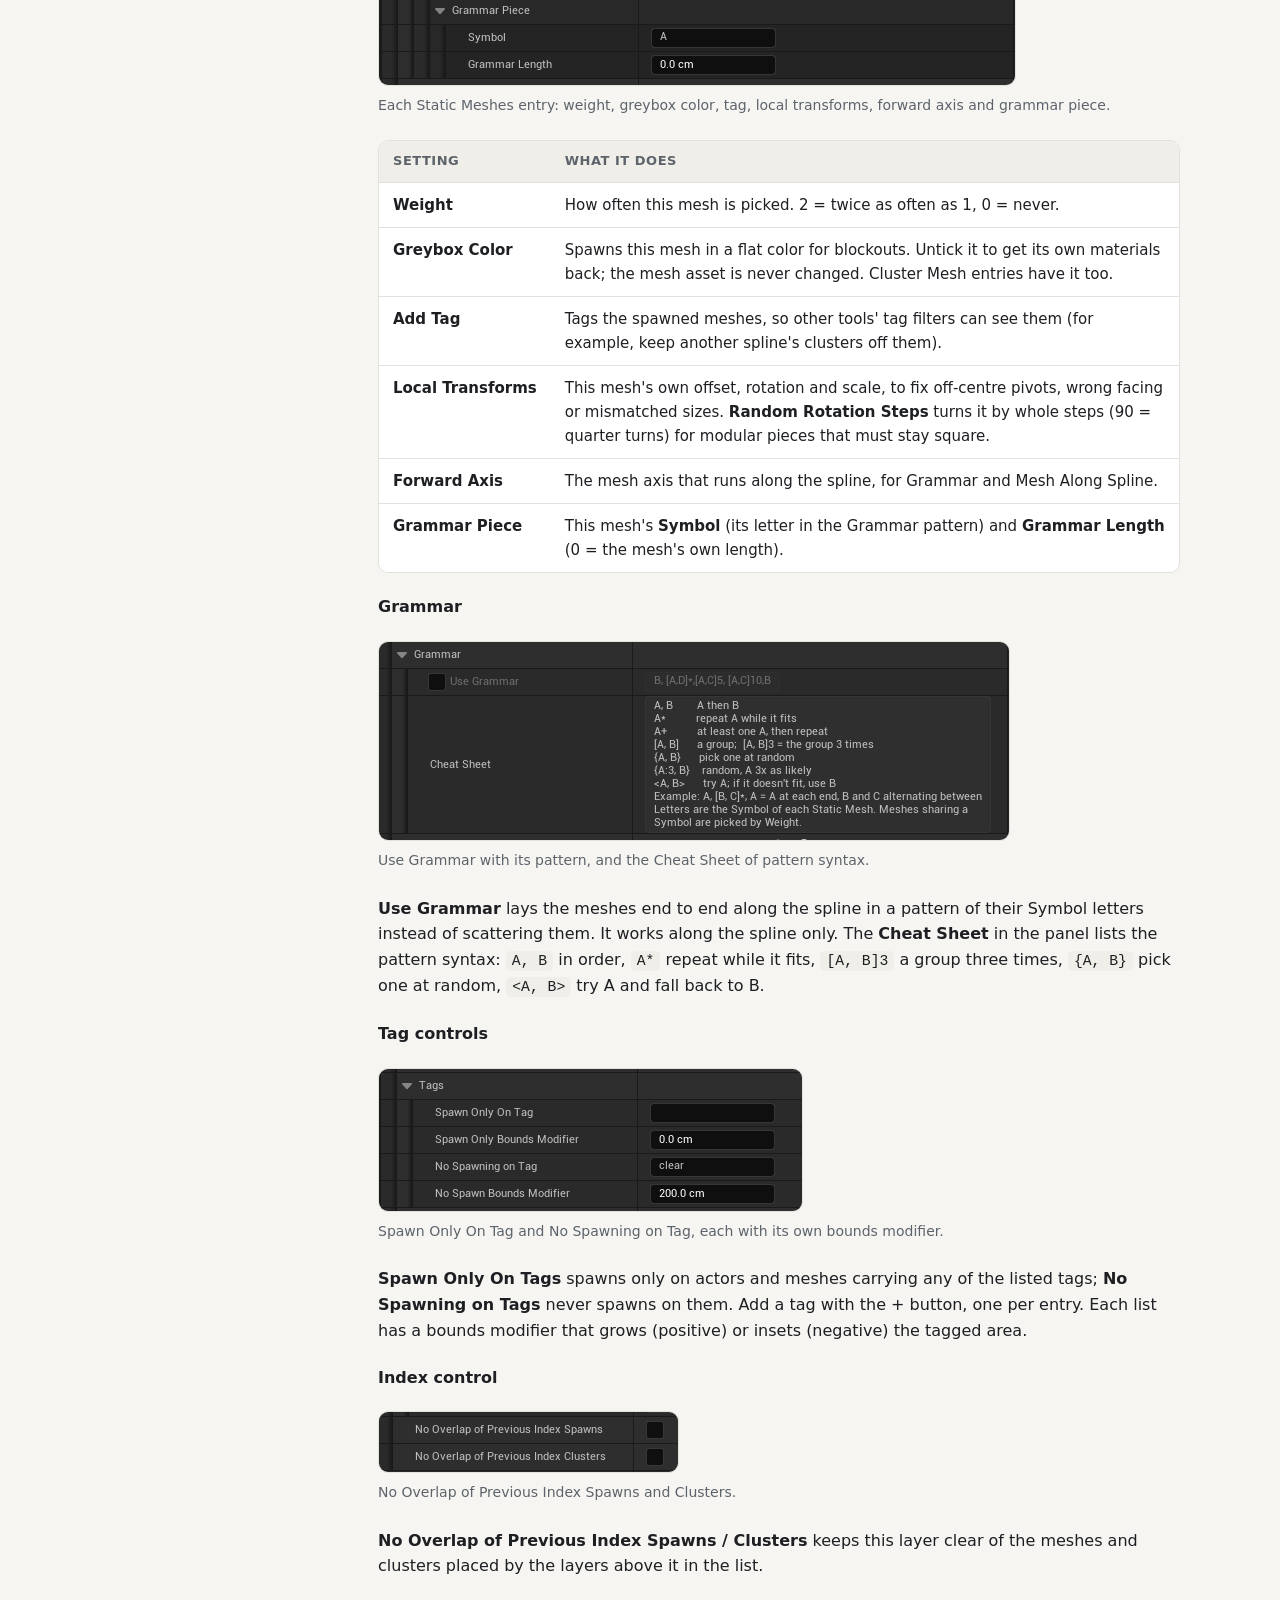
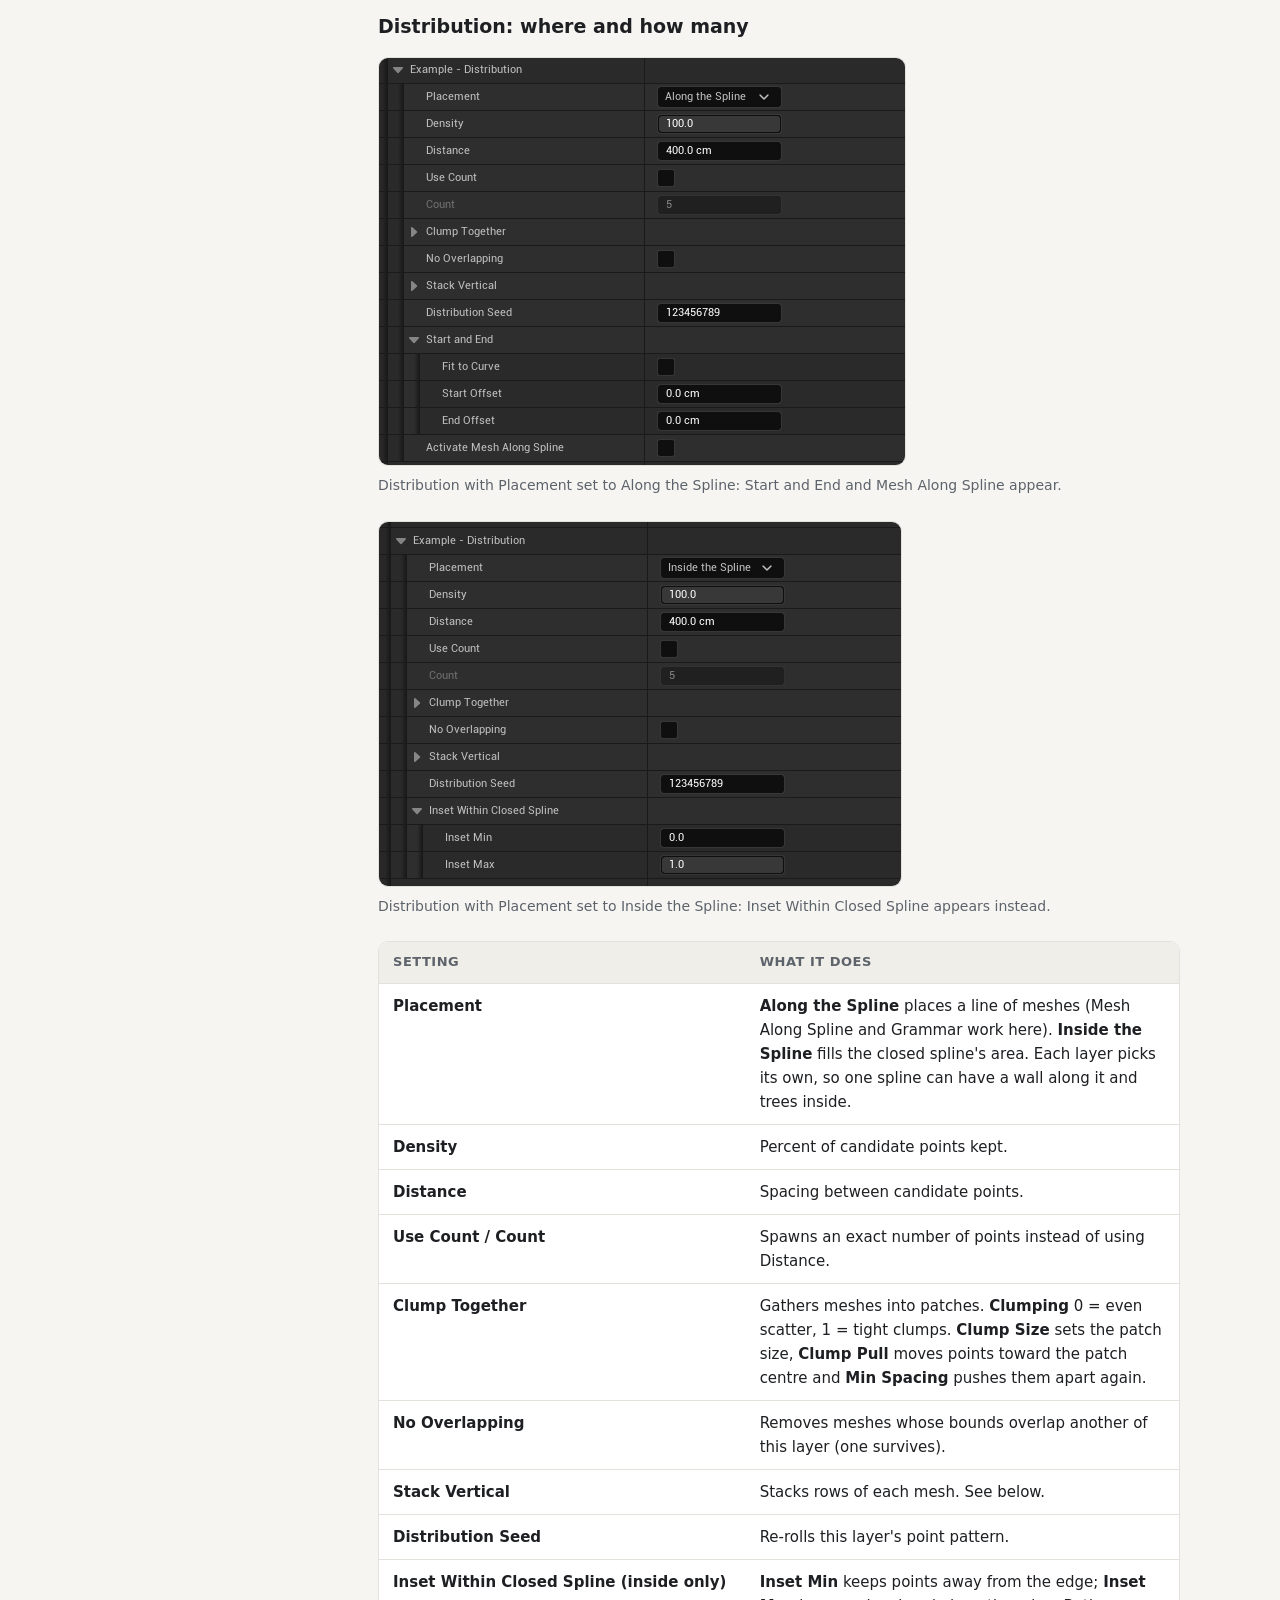
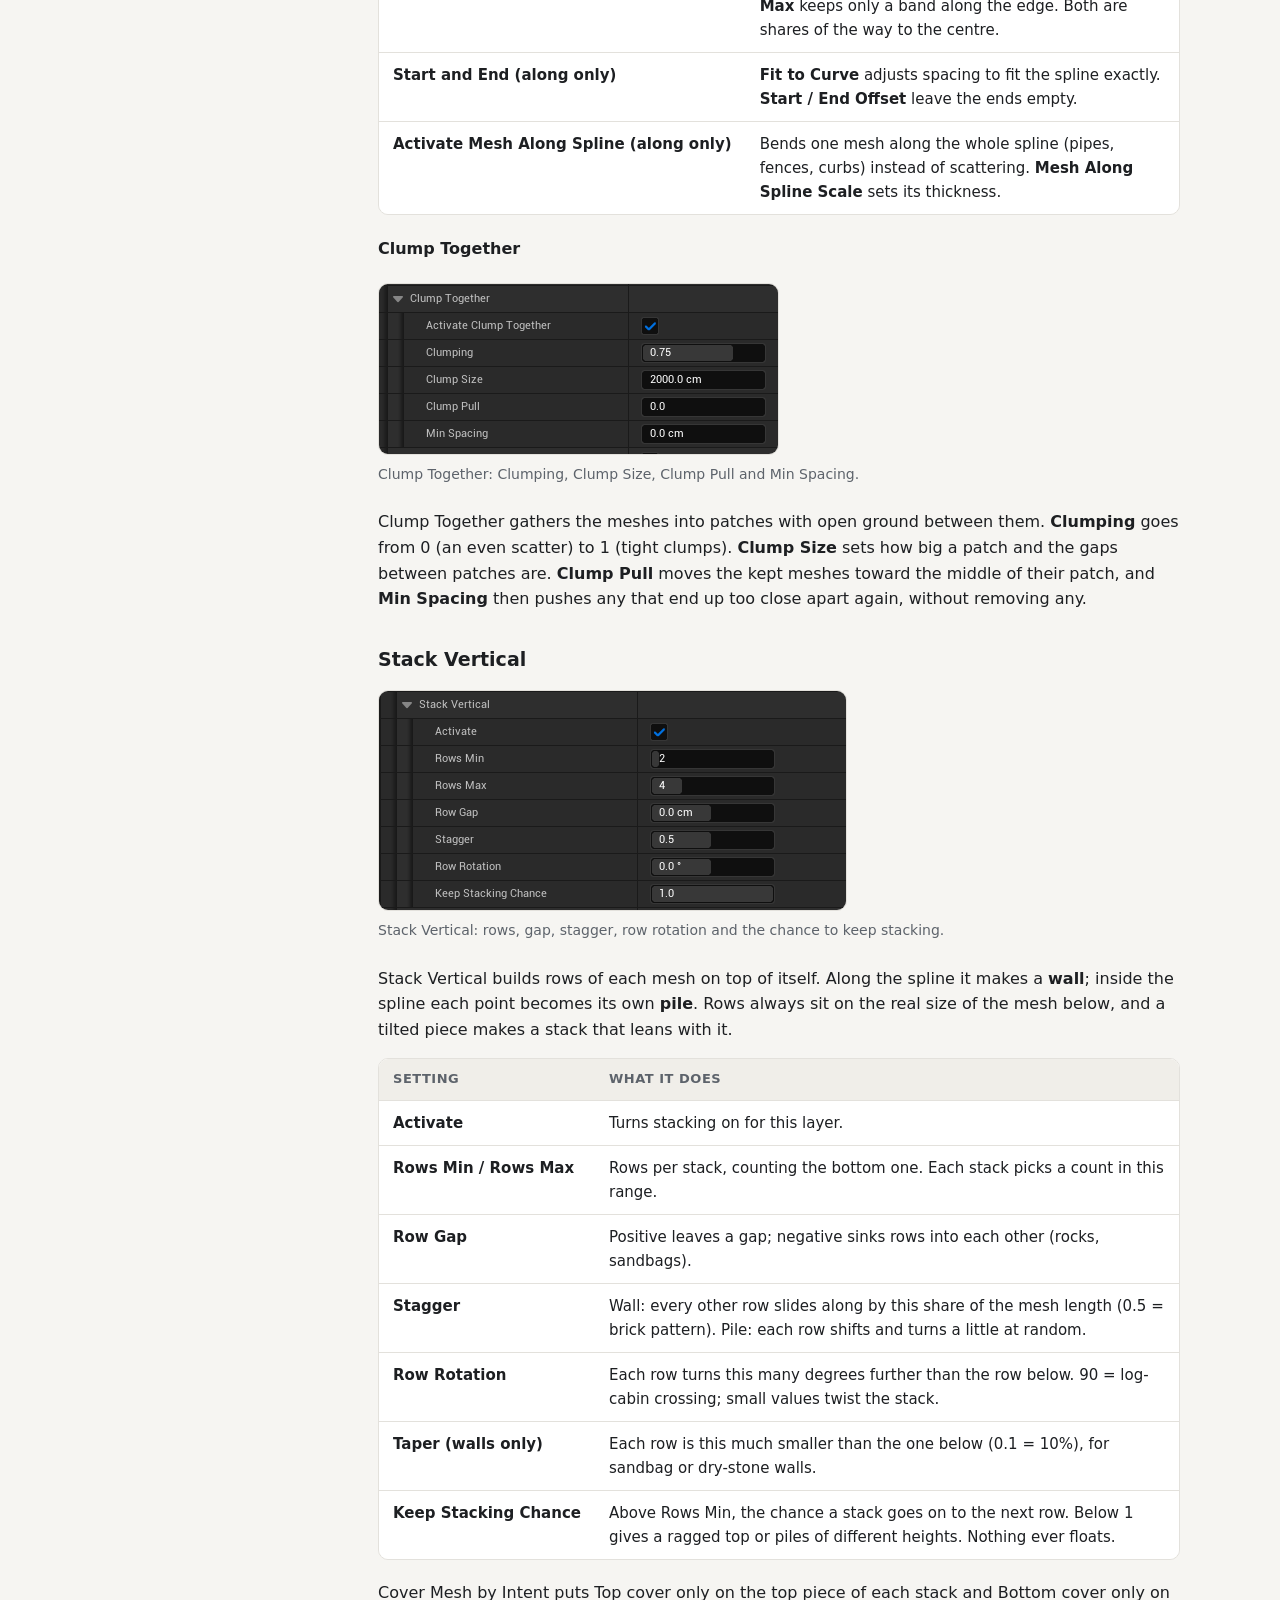
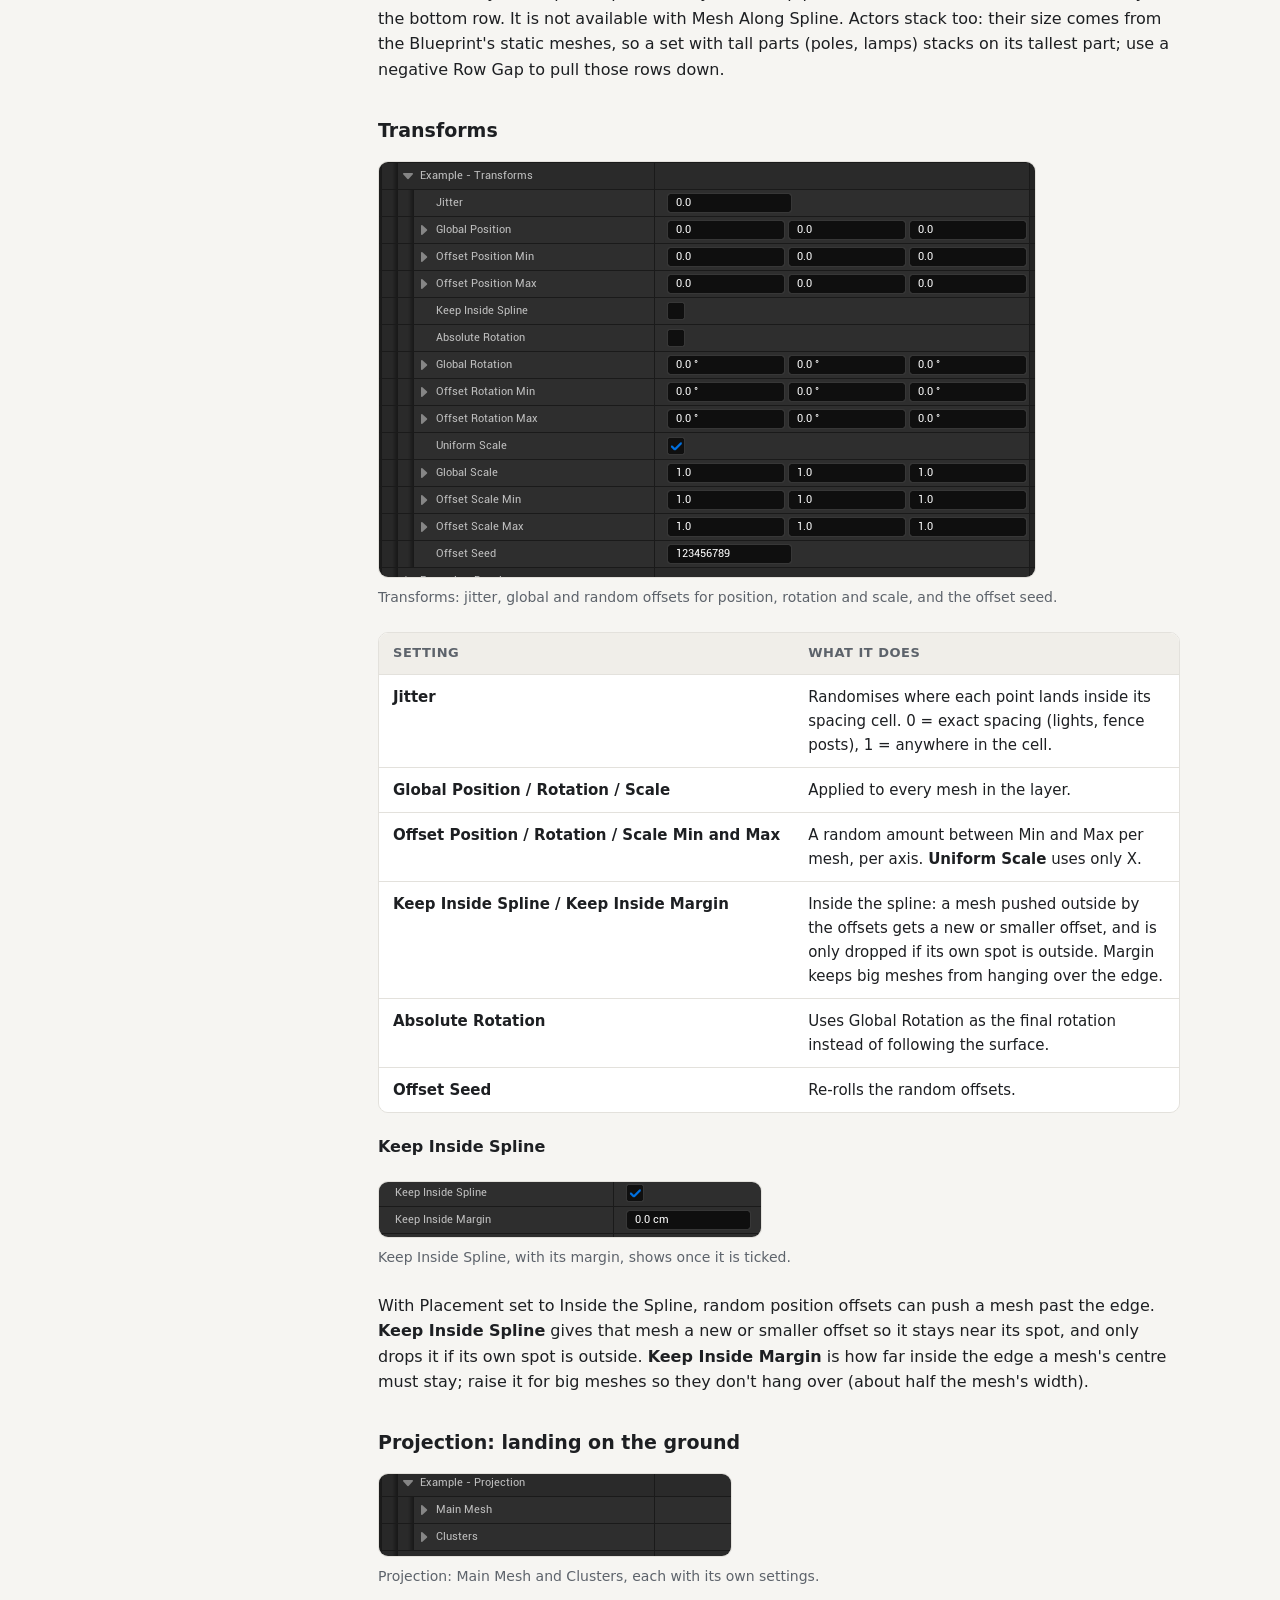
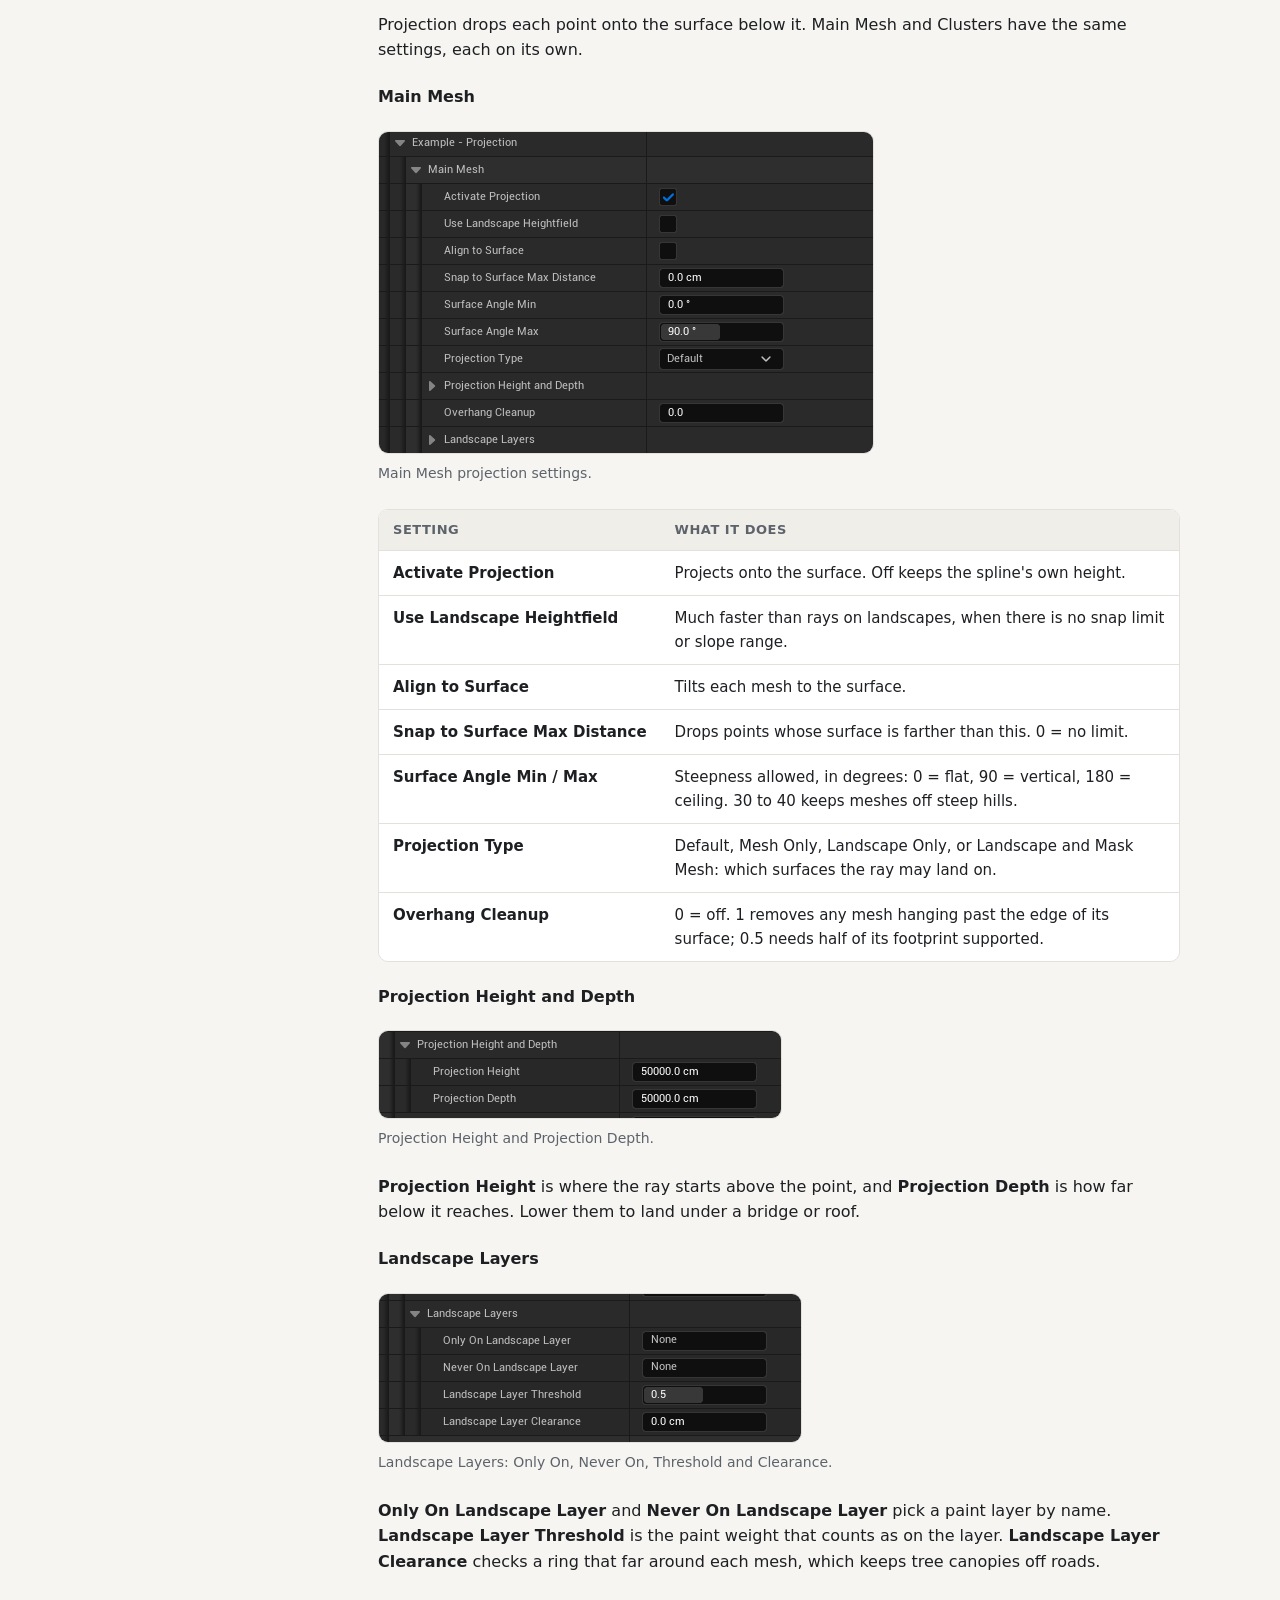
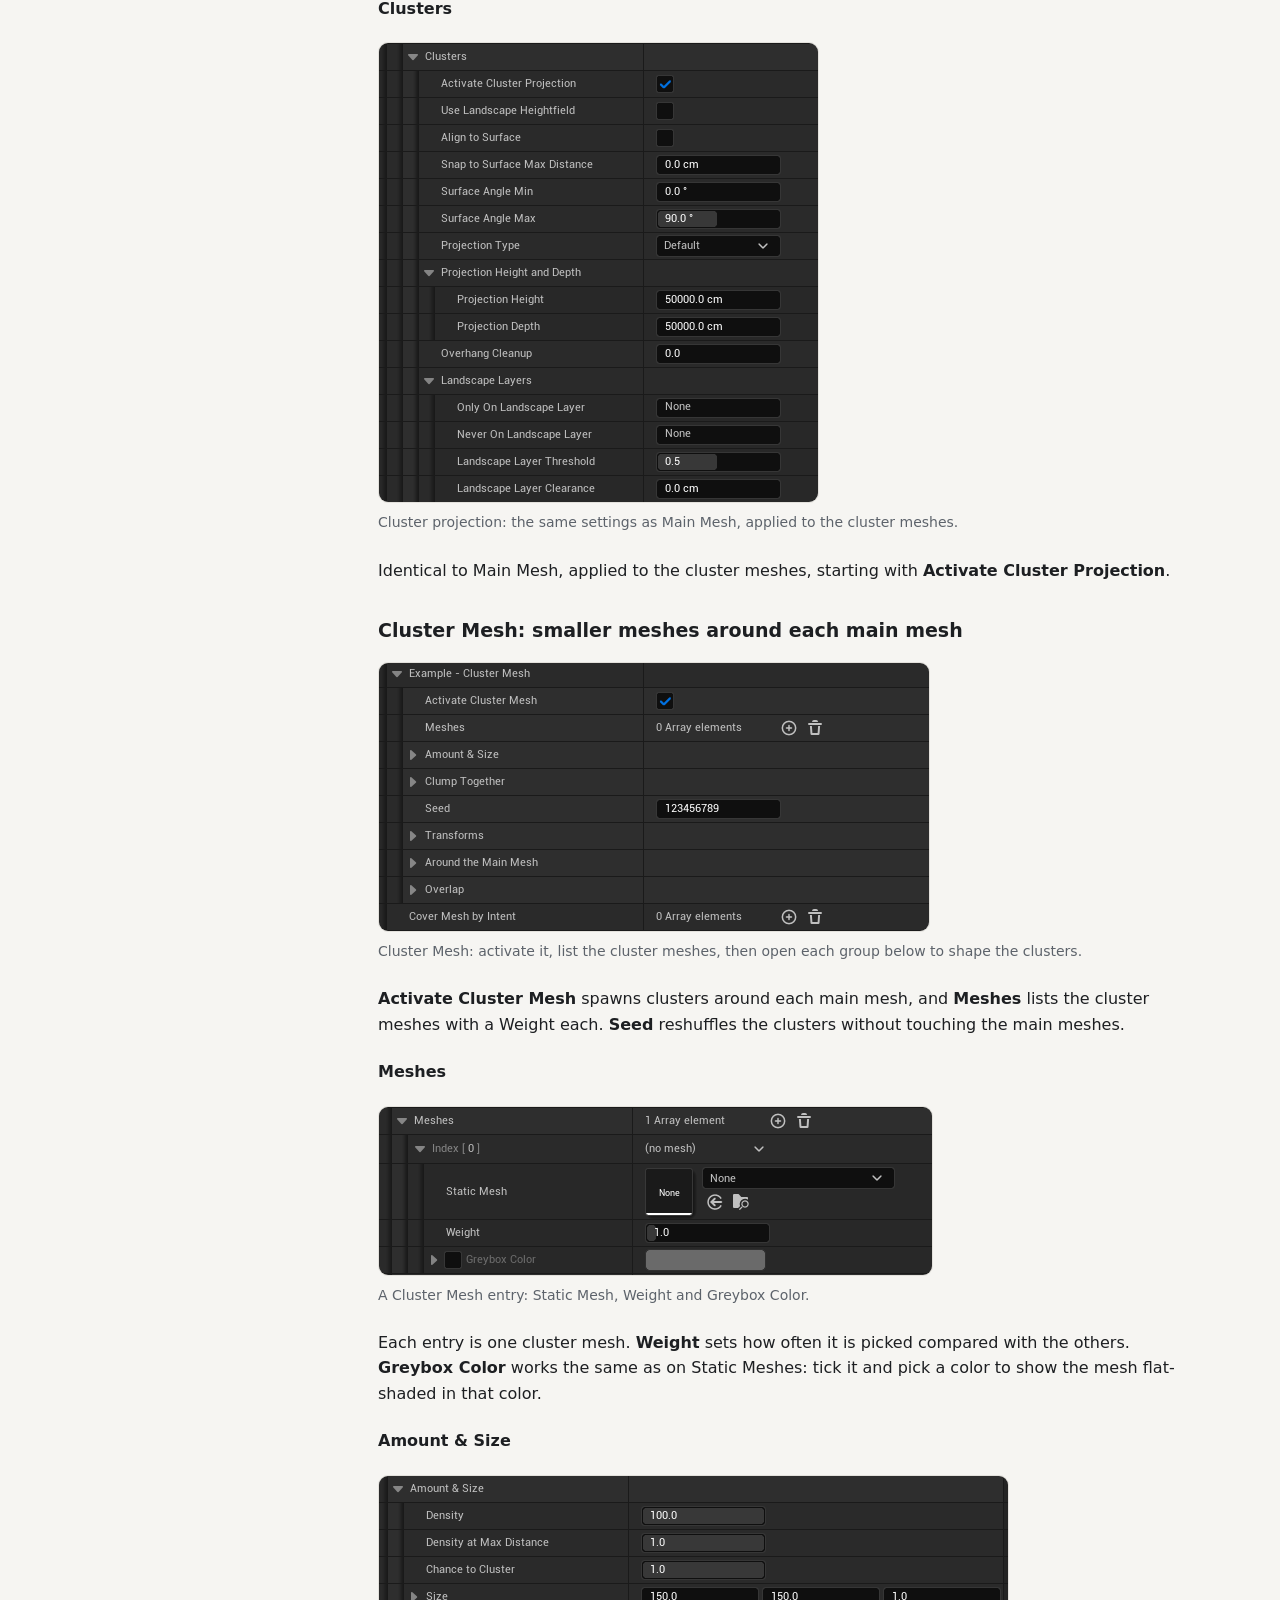
==== commit b2753dcb: "Guide: tag fields are lists Co-Authored-By: Claude Opus 5.5 (1M context) <noreply@anthropic.com>" ====
--- a/docs/guide.html
+++ b/docs/guide.html
@@ -53,7 +53,7 @@
 <p><strong>Use Grammar</strong> lays the meshes end to end along the spline in a pattern of their Symbol letters instead of scattering them. It works along the spline only. The <strong>Cheat Sheet</strong> in the panel lists the pattern syntax: <code>A, B</code> in order, <code>A*</code> repeat while it fits, <code>[A, B]3</code> a group three times, <code>{A, B}</code> pick one at random, <code>&lt;A, B&gt;</code> try A and fall back to B.</p>
 <h4 id="tag-controls">Tag controls</h4>
 <figure><img src="images/spawning-tags.png" alt="Spawn Only On Tag and No Spawning on Tag, each with its own bounds modifier." loading="lazy"><figcaption>Spawn Only On Tag and No Spawning on Tag, each with its own bounds modifier.</figcaption></figure>
-<p><strong>Spawn Only On Tag</strong> spawns only on actors and meshes carrying that tag; <strong>No Spawning on Tag</strong> never spawns on them. Each has a bounds modifier that grows (positive) or insets (negative) the tagged area.</p>
+<p><strong>Spawn Only On Tags</strong> spawns only on actors and meshes carrying any of the listed tags; <strong>No Spawning on Tags</strong> never spawns on them. Add a tag with the + button, one per entry. Each list has a bounds modifier that grows (positive) or insets (negative) the tagged area.</p>
 <h4 id="index-control">Index control</h4>
 <figure><img src="images/spawning-index.png" alt="No Overlap of Previous Index Spawns and Clusters." loading="lazy"><figcaption>No Overlap of Previous Index Spawns and Clusters.</figcaption></figure>
 <p><strong>No Overlap of Previous Index Spawns / Clusters</strong> keeps this layer clear of the meshes and clusters placed by the layers above it in the list.</p>
@@ -141,6 +141,9 @@
 <p>The same section holds <strong>Main Mesh / Cluster Overhang Cleanup</strong> (0 = off, 1 = remove anything hanging past its surface's edge) and <strong>Minimum Surface Width</strong>, which keeps main meshes off ledges and rims narrower than the width you set.</p>
 <h3 id="distribution">Distribution</h3>
 <div class="table"><table><thead><tr><th>Setting</th><th>What it does</th></tr></thead><tbody><tr><td>Density</td><td>Percent of rays kept.</td></tr><tr><td>Use Count / Count</td><td>An exact number of rays spread over the chosen faces.</td></tr><tr><td>Width and Height Controls</td><td><strong>Width / Height Spacing</strong> = exact distance between rays on each face. <strong>Min / Max</strong> (0 to 1 of the box) limit rays to a band, for example only the lower half of the walls. <strong>Width / Height Scale</strong> grow or shrink meshes across the face.</td></tr><tr><td>Main Surface Angle Min / Max</td><td>World slope allowed: 0 = flat floor, 90 = vertical wall, 180 = ceiling.</td></tr><tr><td>Max Surface Angle</td><td>How far a hit surface may tilt away from the face direction and still be used.</td></tr><tr><td>Align to Surface</td><td>On: meshes stand out from the surface they hit. Off: they keep the face direction as up.</td></tr><tr><td>Clump Together, No Overlapping</td><td>Same as the Spline tool. Keep Clump Pull low on uneven walls.</td></tr><tr><td>Stack Vertical</td><td>Piles on every face, growing straight out of the surface: up from floors, sideways out of walls, down from ceilings. Taper is hidden (piles only).</td></tr></tbody></table></div>
+<h4 id="clump-together">Clump Together</h4>
+<figure><img src="images/clump-together.png" alt="Clump Together: the same controls as the Spline tool." loading="lazy"><figcaption>Clump Together: the same controls as the Spline tool.</figcaption></figure>
+<p>Identical to the Spline tool's Clump Together. Keep Clump Pull low on uneven walls, since the pull moves meshes sideways.</p>
 <h3 id="volume-only-transforms">Volume-only Transforms</h3>
 <div class="table"><table><thead><tr><th>Setting</th><th>What it does</th></tr></thead><tbody><tr><td>Surface Facing Axis</td><td>Which side of the mesh faces out of its surface (floor, wall or ceiling alike), keeping the mesh upright on walls. Use it instead of a Global Rotation to stand pieces up.</td></tr><tr><td>Random Rotation Steps</td><td>Turns each mesh by whole steps around its own axis (cliff pieces, tiles, crates).</td></tr><tr><td>Offset From Surface</td><td>Moves meshes out from the surface (positive) or sinks them in (negative).</td></tr><tr><td>Keep Inside Volume / Margin</td><td>Drops meshes (and their clusters) pushed outside the box by the offsets.</td></tr></tbody></table></div>
 <h3 id="volume-limits-and-debug">Volume limits and debug</h3>
@@ -162,7 +165,7 @@
 <p><strong>Off (all sides)</strong> covers every side. <strong>Facing Arrow</strong> covers the side facing the tool's forward direction (the Mesh Cover tool shows an orange arrow). <strong>Face Toward Actor</strong> covers surfaces turned toward a picked actor. <strong>Max Angle</strong> sets how far a surface may turn away.</p>
 <h4 id="tags">Tags</h4>
 <figure><img src="images/cover-tags.png" alt="Tags: Spawn Only On Tag and No Spawning on Tag, each with a Mesh Bounds Modifier and a Spline Path." loading="lazy"><figcaption>Tags: Spawn Only On Tag and No Spawning on Tag, each with a Mesh Bounds Modifier and a Spline Path.</figcaption></figure>
-<p><strong>Spawn Only On Tag</strong> and <strong>No Spawning on Tag</strong> set areas for this entry. Tagged splines make a strip: <strong>Spline Path</strong> sets its width at each end (<strong>Width Start</strong> and <strong>Width End</strong> for a taper), plus <strong>Edge Jitter</strong>, <strong>Jitter Scale</strong> and <strong>Edge Softness</strong>. Other tagged actors use their bounds, grown or inset by <strong>Mesh Bounds Modifier</strong>.</p>
+<p><strong>Spawn Only On Tags</strong> and <strong>No Spawning on Tags</strong> set areas for this entry from actors carrying any of the listed tags. Tagged splines make a strip: <strong>Spline Path</strong> sets its width at each end (<strong>Width Start</strong> and <strong>Width End</strong> for a taper), plus <strong>Edge Jitter</strong>, <strong>Jitter Scale</strong> and <strong>Edge Softness</strong>. Other tagged actors use their bounds, grown or inset by <strong>Mesh Bounds Modifier</strong>.</p>
 <h4 id="clear-cover-inside-meshes">Clear Cover Inside Meshes</h4>
 <figure><img src="images/cover-clear.png" alt="Clear Cover Inside Meshes with its Clearance." loading="lazy"><figcaption>Clear Cover Inside Meshes with its Clearance.</figcaption></figure>
 <p>Removes cover buried in or pressed against another surface, checking <strong>Clearance</strong> cm out from each point.</p>
@@ -174,7 +177,10 @@
 <figure><img src="images/cover-side.png" alt="Side: covers the middle band, Height 33 to 66 percent by default." loading="lazy"><figcaption>Side: covers the middle band, Height 33 to 66 percent by default.</figcaption></figure>
 <h4 id="bottom">Bottom</h4>
 <figure><img src="images/cover-bottom.png" alt="Bottom: covers the lower band, Height 0 to 33 percent by default." loading="lazy"><figcaption>Bottom: covers the lower band, Height 0 to 33 percent by default.</figcaption></figure>
-<div class="table"><table><thead><tr><th>Setting</th><th>What it does</th></tr></thead><tbody><tr><td>Activate</td><td>Turns this category on.</td></tr><tr><td>Copy to Other Categories</td><td>Copies this category's meshes and settings into the other two, keeping their Activate and Height. Unticks itself.</td></tr><tr><td>Meshes</td><td>Cover meshes picked at random. Empty = nothing spawns.</td></tr><tr><td>Density</td><td>How tightly the surface is covered. 100 = a candidate every 45 cm.</td></tr><tr><td>Chance of Covering Object</td><td>Chance that each object gets this category at all.</td></tr><tr><td>Cover Spacing</td><td>Minimum distance between two cover meshes of this category. 0 = off.</td></tr><tr><td>Clump Together</td><td>Gathers the cover into patches, identical to Clump Together in Distribution.</td></tr><tr><td>Transforms</td><td>Position, rotation and scale for the cover, below.</td></tr><tr><td>Align to Surface</td><td>The mesh's up axis follows the surface. Off keeps it upright.</td></tr><tr><td>Flip Z Axis</td><td>Hangs the meshes straight down from where they touch, for moss or vines dangling from a ledge.</td></tr><tr><td>Height Min / Max</td><td>The band of each object to cover, in percent of its height (0 = bottom, 100 = top). Defaults: Top 66 to 100, Side 33 to 66, Bottom 0 to 33.</td></tr><tr><td>Cover Scale By Height</td><td>Scale at Height Max (x1 at Height Min). 1 = off.</td></tr><tr><td>Surface Angle Min / Max</td><td>Steepness to cover: 0 = tops, 90 = sides, 180 = undersides.</td></tr></tbody></table></div>
+<div class="table"><table><thead><tr><th>Setting</th><th>What it does</th></tr></thead><tbody><tr><td>Activate</td><td>Turns this category on.</td></tr><tr><td>Copy to Other Categories</td><td>Copies this category's meshes and settings into the other two, keeping their Activate and Height. Unticks itself.</td></tr><tr><td>Meshes</td><td>Cover meshes picked at random. Empty = nothing spawns.</td></tr><tr><td>Density</td><td>How tightly the surface is covered. 100 = a candidate every 45 cm.</td></tr><tr><td>Chance of Covering Object</td><td>Chance that each object gets this category at all.</td></tr><tr><td>Cover Spacing</td><td>Minimum distance between two cover meshes of this category. 0 = off.</td></tr><tr><td>No Overlap / Bounds Override</td><td>Removes a cover mesh whose real bounds overlap another of this category (one survives at random). Bounds Override adds cm to each side; negative lets them touch. Cover Spacing only keeps centres apart.</td></tr><tr><td>Stack Vertical</td><td>Piles copies of each cover mesh straight out of its surface: up on tops, sideways on walls, down when Flip Z Axis hangs them. Same rows, gap, stagger, row rotation and chance as the Spline tool; Taper is hidden (piles only).</td></tr><tr><td>Clump Together</td><td>Gathers the cover into patches, identical to Clump Together in Distribution.</td></tr><tr><td>Transforms</td><td>Position, rotation and scale for the cover, below.</td></tr><tr><td>Align to Surface</td><td>The mesh's up axis follows the surface. Off keeps it upright.</td></tr><tr><td>Flip Z Axis</td><td>Hangs the meshes straight down from where they touch, for moss or vines dangling from a ledge.</td></tr><tr><td>Height Min / Max</td><td>The band of each object to cover, in percent of its height (0 = bottom, 100 = top). Defaults: Top 66 to 100, Side 33 to 66, Bottom 0 to 33.</td></tr><tr><td>Cover Scale By Height</td><td>Scale at Height Max (x1 at Height Min). 1 = off.</td></tr><tr><td>Surface Angle Min / Max</td><td>Steepness to cover: 0 = tops, 90 = sides, 180 = undersides.</td></tr></tbody></table></div>
+<h4 id="clump-together">Clump Together</h4>
+<figure><img src="images/clump-together.png" alt="Clump Together: the same controls as Distribution, for this category&#x27;s cover." loading="lazy"><figcaption>Clump Together: the same controls as Distribution, for this category's cover.</figcaption></figure>
+<p>Identical to Clump Together in Distribution, gathering this category's cover into patches.</p>
 <h4 id="transforms">Transforms</h4>
 <figure><img src="images/cover-transforms.png" alt="Cover Transforms: Jitter, Position Offset, Absolute Rotation, Rotation and Scale." loading="lazy"><figcaption>Cover Transforms: Jitter, Position Offset, Absolute Rotation, Rotation and Scale.</figcaption></figure>
 <p><strong>Jitter</strong> moves each cover mesh randomly along the surface. <strong>Position Offset</strong> Min / Max: X and Y slide along the surface, Z lifts or sinks. <strong>Absolute Rotation</strong> ignores the surface's rotation. <strong>Rotation</strong> and <strong>Scale</strong> Min / Max randomize each mesh.</p>
